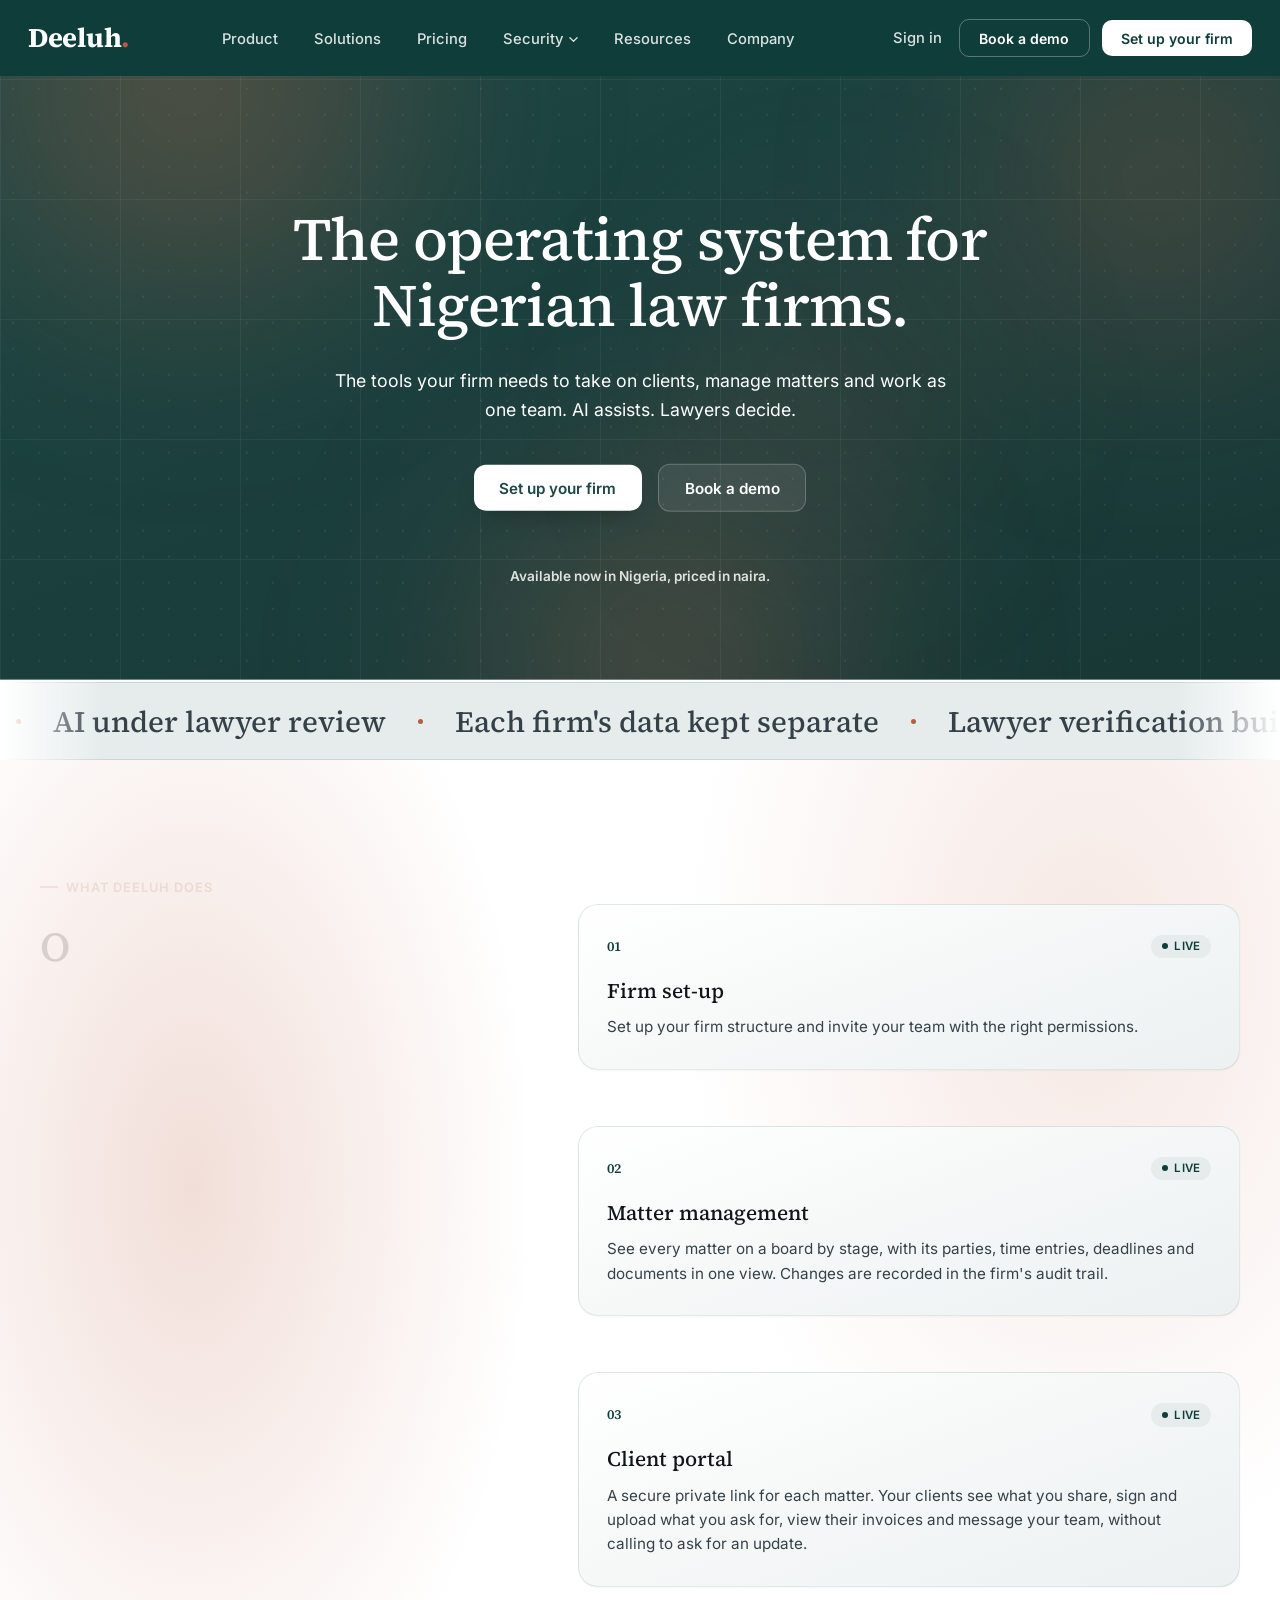
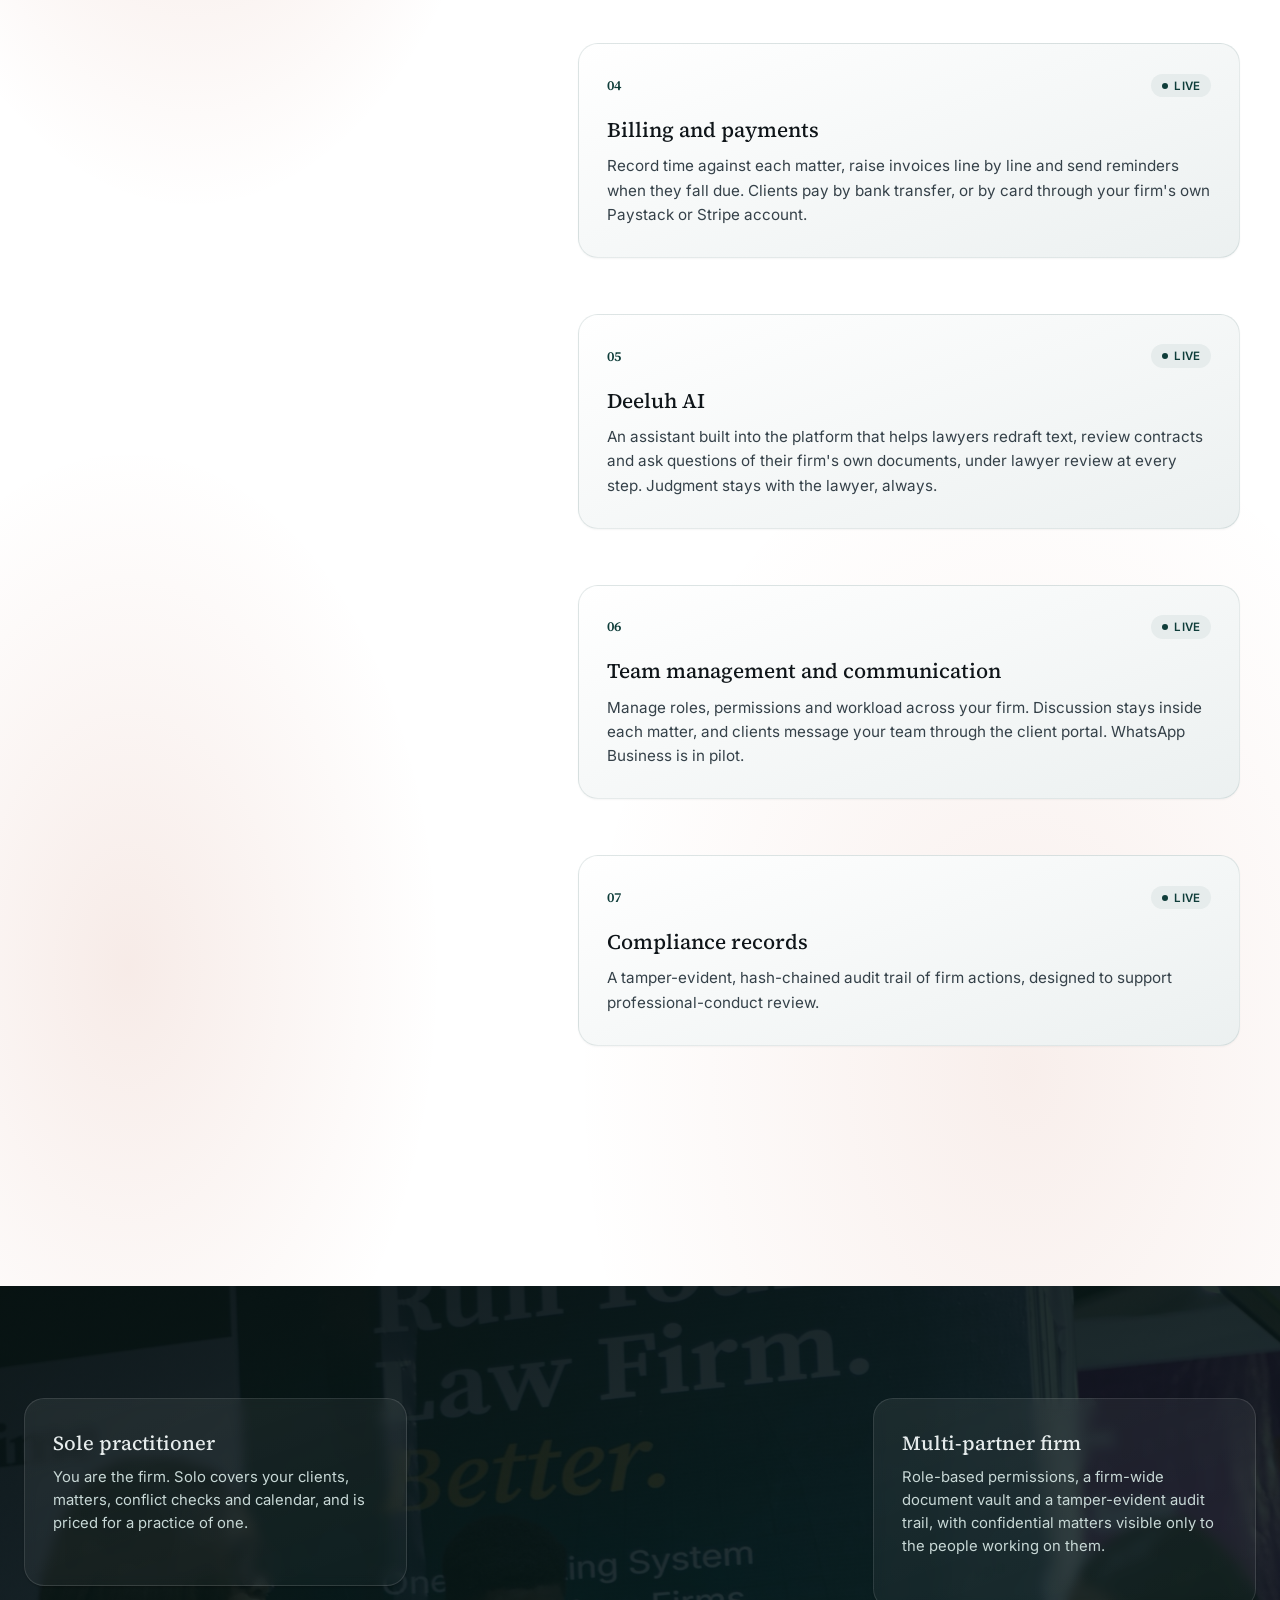
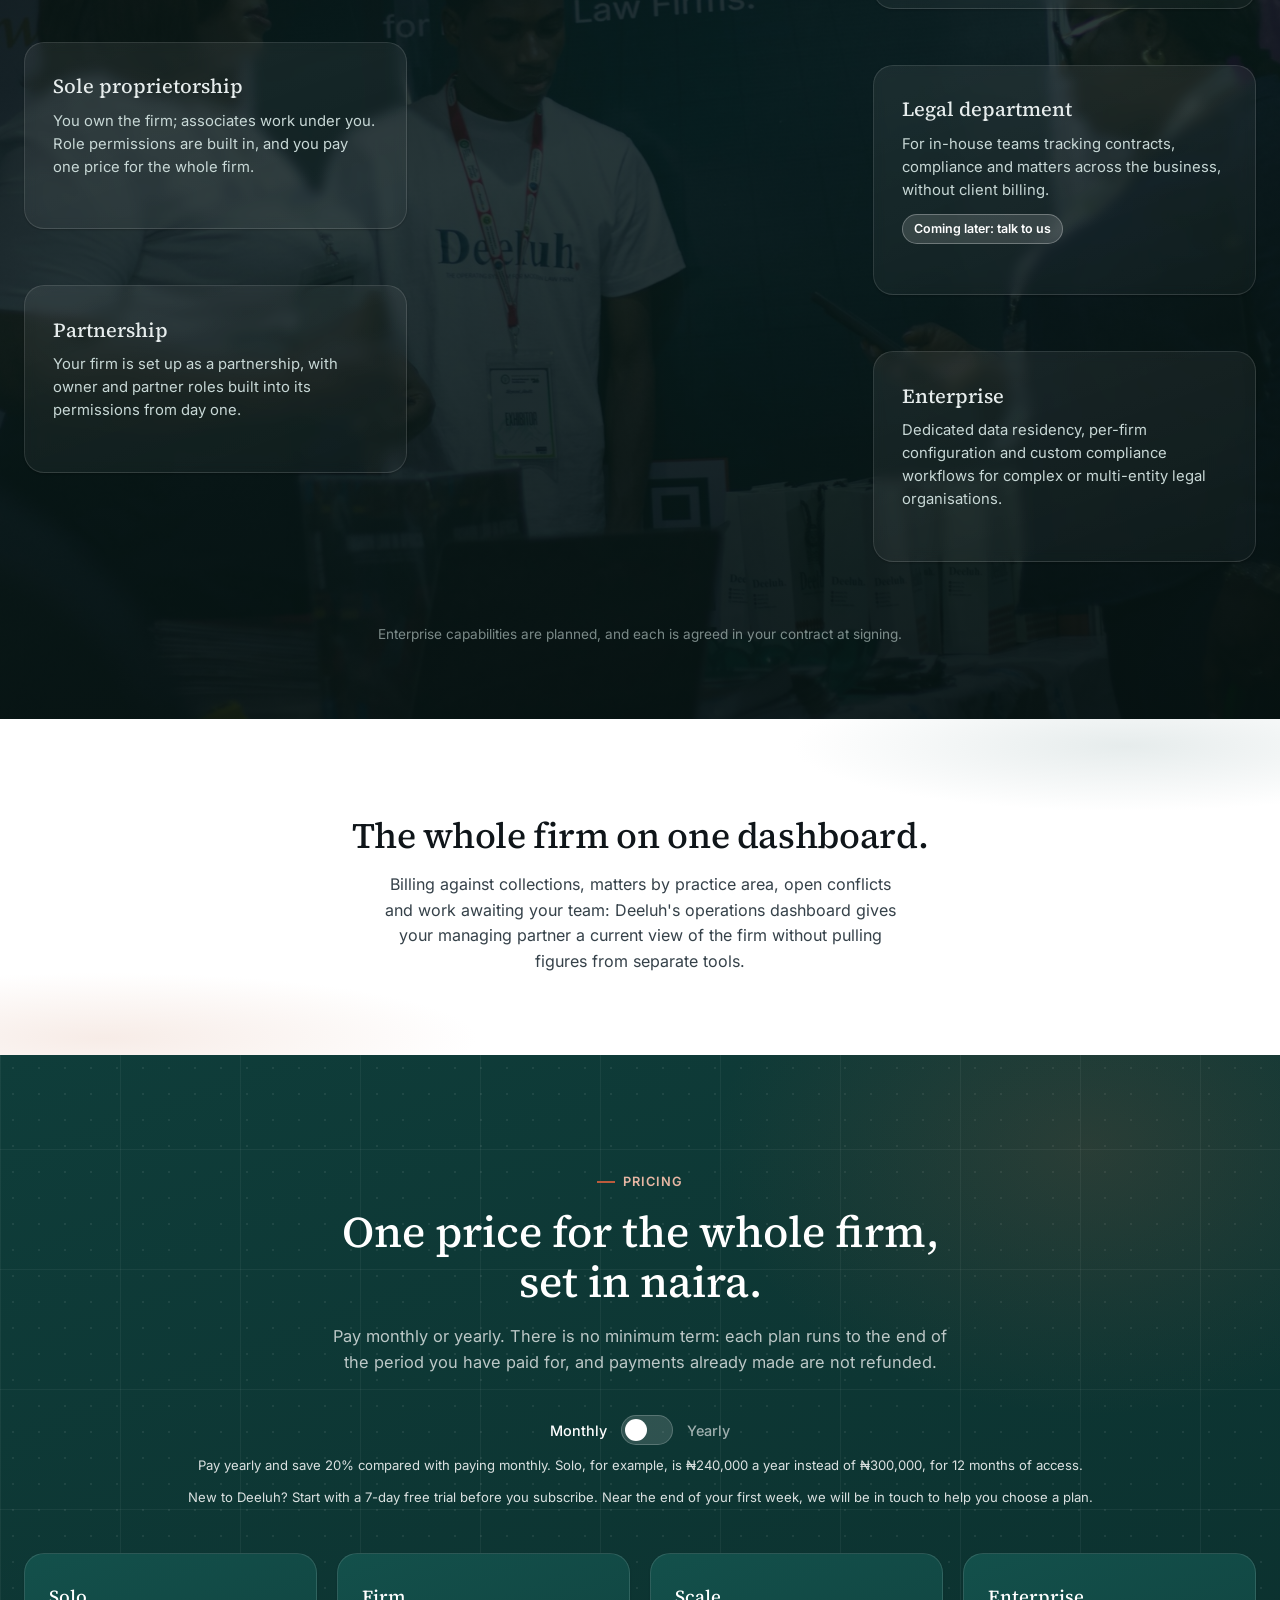
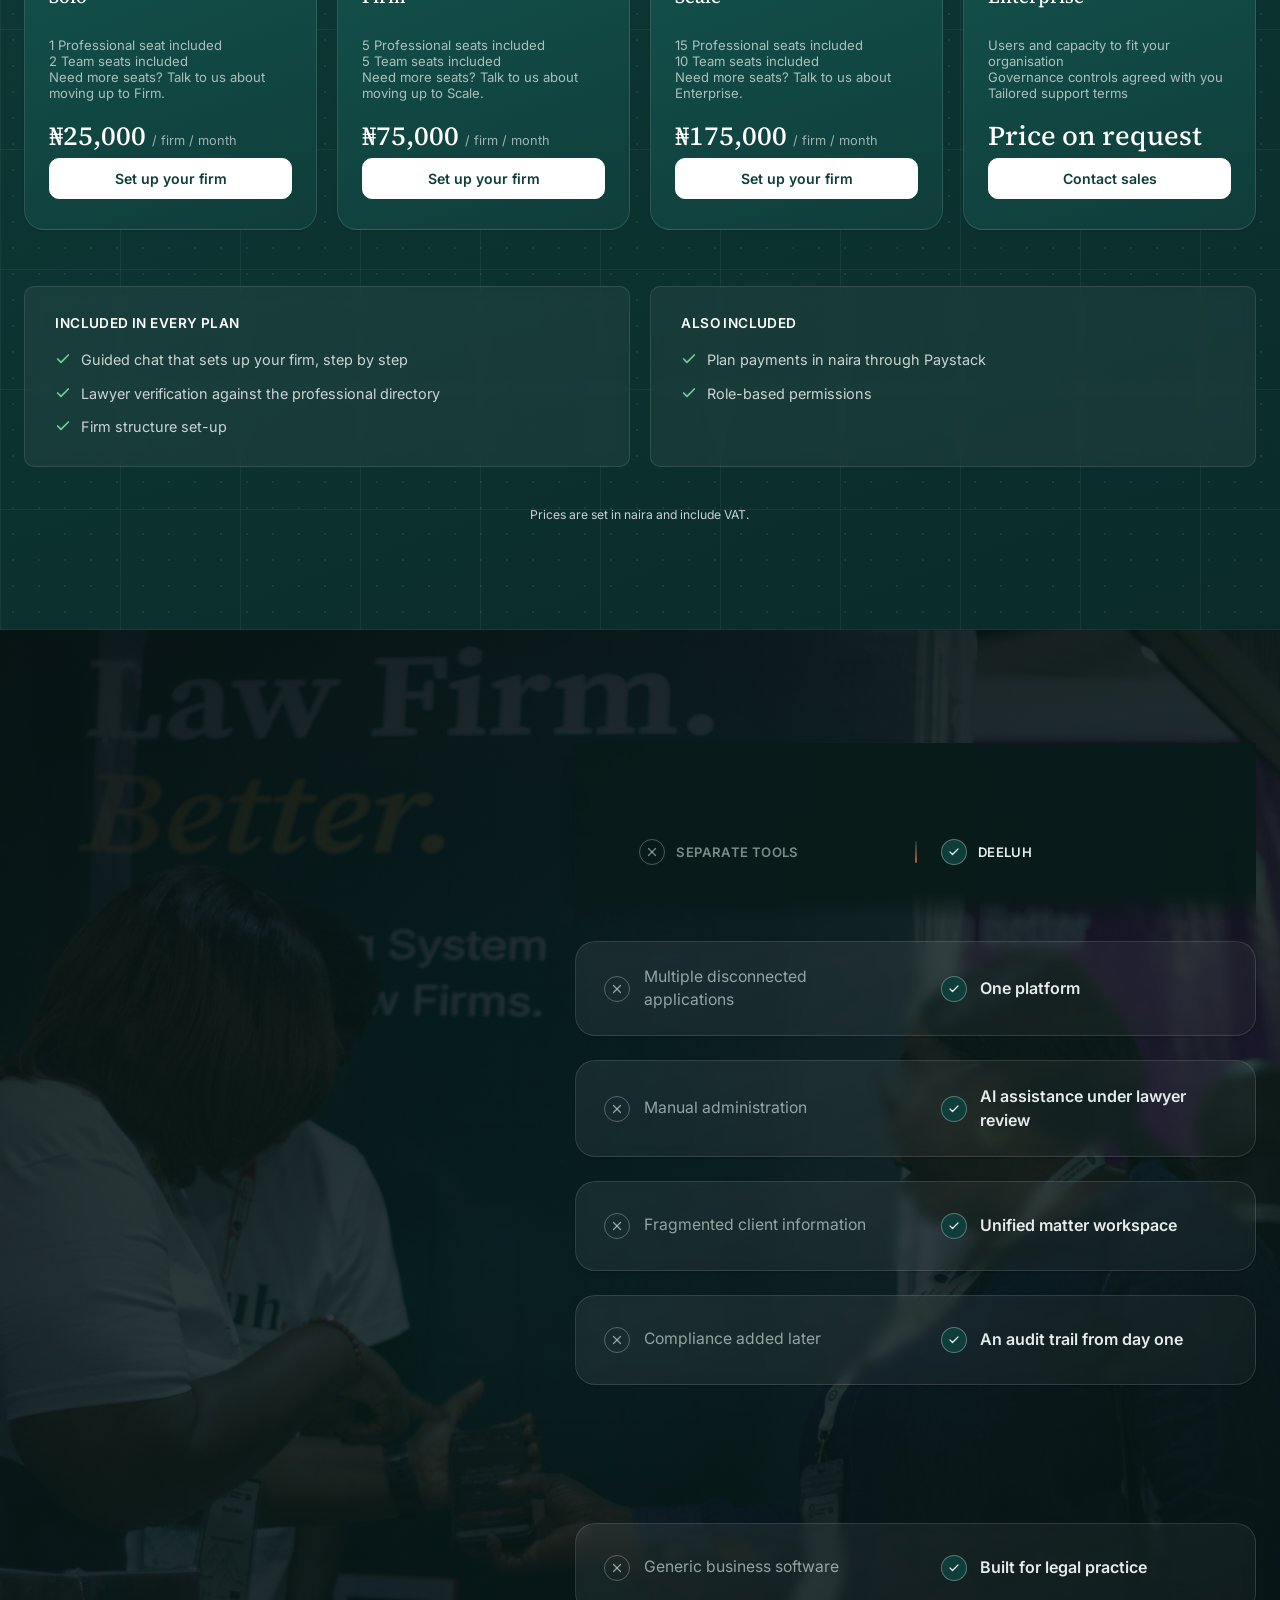
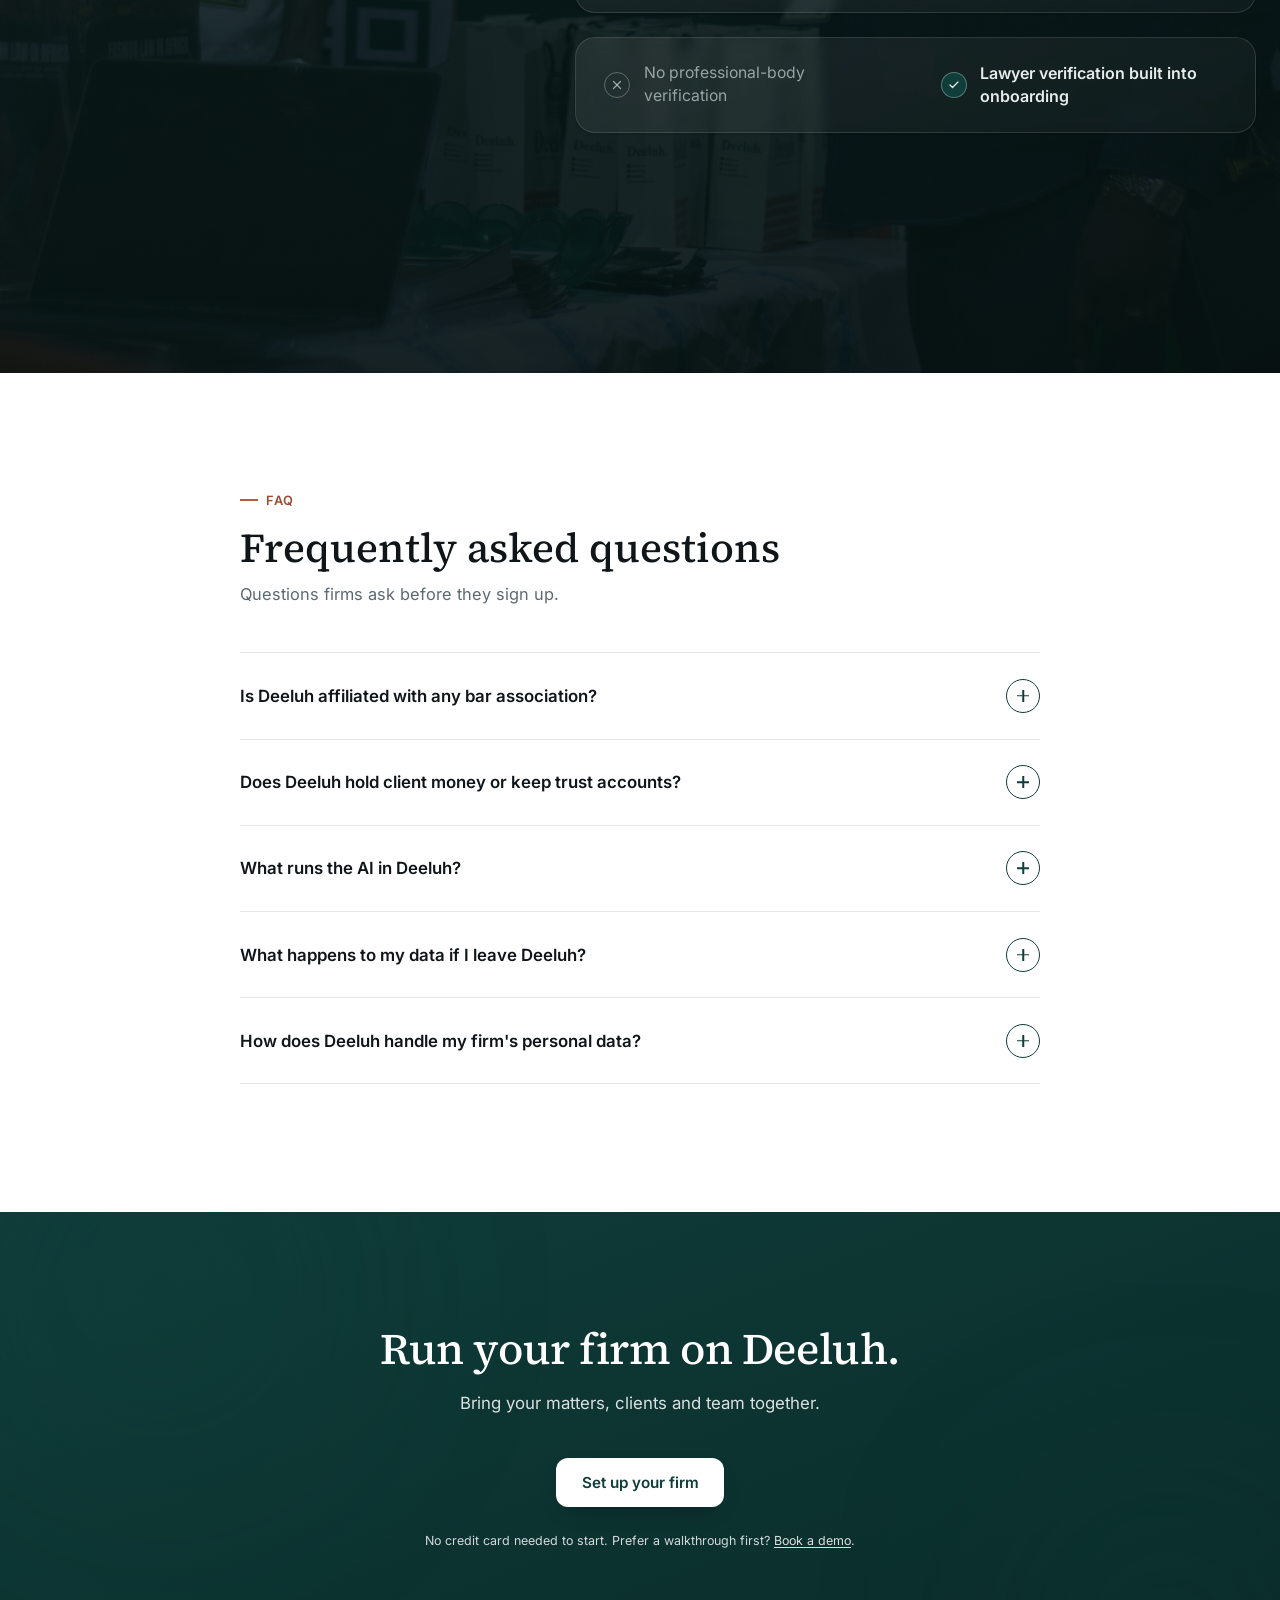
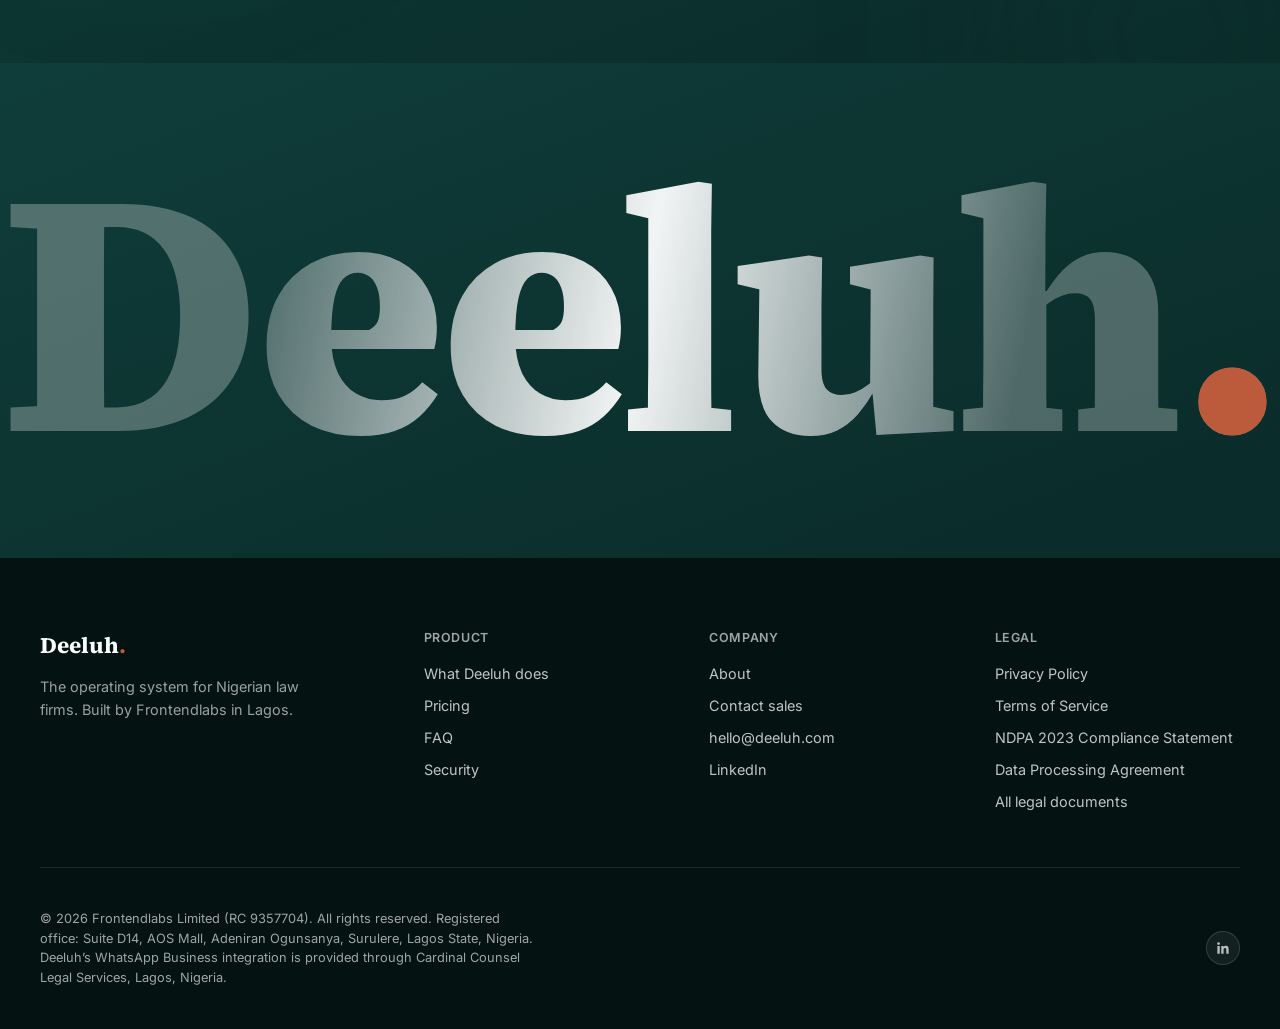
==== index.html @ 2bbcb889 "fix(site): say what Deeluh charges and does today, and fix every issue in the 30 Oct review Prices a" ====
<!DOCTYPE html>
<html lang="en">
<head>
<meta charset="UTF-8">
<meta name="viewport" content="width=device-width, initial-scale=1.0">
<title>Deeluh · The operating system for Nigerian law firms</title>
<meta name="description" content="Deeluh is the operating system for Nigerian law firms: matters, clients, conflict checks, fees and documents on one platform, priced in naira. AI assists. Lawyers decide.">
<link rel="canonical" href="https://deeluh.com/">
<meta property="og:type" content="website">
<meta property="og:site_name" content="Deeluh">
<meta property="og:title" content="Deeluh · The operating system for Nigerian law firms">
<meta property="og:description" content="Deeluh is the operating system for Nigerian law firms: matters, clients, conflict checks, fees and documents on one platform, priced in naira. AI assists. Lawyers decide.">
<meta property="og:url" content="https://deeluh.com/">
<meta property="og:image" content="https://deeluh.com/assets/images/og-deeluh.png">
<meta property="og:image:width" content="1200">
<meta property="og:image:height" content="630">
<meta name="twitter:card" content="summary_large_image">
<link rel="icon" href="/favicon.ico" sizes="48x48">
<link rel="icon" type="image/png" sizes="32x32" href="/assets/icons/favicon-32.png">
<link rel="apple-touch-icon" href="/assets/icons/apple-touch-icon.png">
<link rel="preload" href="/assets/fonts/source-serif-4-latin-wght.woff2" as="font" type="font/woff2" crossorigin>
<link rel="preload" href="/assets/fonts/inter-latin-wght.woff2" as="font" type="font/woff2" crossorigin>
<link rel="stylesheet" href="styles.css">
<style>
  /* ==========================================================
     global stylesheet
     ========================================================== */
  :root {
    --brand-primary: #0F3D3A;
    --brand-primary-hover: #0a2b29;
    --brand-primary-tint: #e6ecec;
    --brand-clay: #BC5B3C;
    --brand-clay-hover: #a04a30;
    --brand-clay-tint: #f7ece7;
    --ink: #0f1519;
    --ink-2: #354149;
    --ink-3: #5c6971;

    --font-display: "Source Serif 4", Georgia, serif;
    --font-body: "Inter", system-ui, -apple-system, "Segoe UI", sans-serif;
    --shine-cycle: 5s;
  }

  * { box-sizing: border-box; }
  body {
    margin: 0;
    font-family: var(--font-body);
    color: var(--ink);
    background: #fff;
  }
  h2 {
  overflow-wrap: normal;
  word-break: keep-all;
}

  /* =========================================
  FADEIN FADE OUT EFFECT ON HERO SECTION AND BELOW SECTION 
  ============================================ */

/* used on the ticker + "what deeluh does" section */
.fade-in-section {
    opacity: 0;
    transform: translateY(40px);
    transition: opacity 0.9s ease, transform 0.9s ease;
    will-change: opacity, transform;
  }

  .fade-in-section.is-visible {
    opacity: 1;
    transform: translateY(0);
  }

  @media (prefers-reduced-motion: reduce) {
    .fade-in-section {
      opacity: 1;
      transform: none;
      transition: none;
    }
  }

   /* ==========================================================
     "FOR YOUR FIRM SIZE AND WHAT DEELUH DOES" SECTION WRITEUP EFFECT
     ========================================================== */

    #firmSizeEyebrow, #wddEyebrow { opacity: 0; transition: opacity .08s linear; }
    #firmSizeParagraph { opacity: 0; transform: translateY(12px); transition: opacity .08s linear, transform .08s linear; }
    #firmSizeHeadline .letter { transition: opacity .08s linear, transform .08s linear; }
    /* #firmSizeEyebrow, #wddEyebrow { opacity: 0; transition: opacity .08s linear; } */







     /* ==========================================================
     HERO SECTION
     ========================================================== */
  .hero {
    position: relative;
    padding: 13rem 1.5rem 6rem;
    background: linear-gradient(160deg, var(--brand-primary) 0%, var(--brand-primary-hover) 100%);
    overflow: hidden;
    isolation: isolate;
  }

  .hero::before {
    content: "";
    position: absolute;
    inset: 0;
    background-image: radial-gradient(rgba(255, 255, 255, 0.07) 1px, transparent 1.5px);
    background-size: 26px 26px;
    z-index: 0;
    pointer-events: none;
  }

  /* faint grid lines, ~5% opacity */
  .hero::after {
    content: "";
    position: absolute;
    inset: 0;
    background-image:
      repeating-linear-gradient(90deg, rgba(255,255,255,0.05) 0 1px, transparent 1px 120px),
      repeating-linear-gradient(0deg, rgba(255,255,255,0.05) 0 1px, transparent 1px 120px);
    z-index: 0;
    pointer-events: none;
  }

  .hero__mesh {
    position: absolute;
    border-radius: 50%;
    filter: blur(90px);
    pointer-events: none;
    z-index: 0;
  }

  /* each blob travels a slow, wide loop around the section — staggered
     timing/paths so they never feel like they're moving in sync */
  .hero__mesh--one {
    width: 620px;
    height: 620px;
    top: -220px;
    left: -120px;
    background: radial-gradient(circle, rgba(188, 91, 60, 0.42) 0%, rgba(188, 91, 60, 0) 70%);
    animation: mesh-drift-a 22s ease-in-out infinite;
  }

  .hero__mesh--two {
    width: 520px;
    height: 520px;
    top: -80px;
    right: -140px;
    background: radial-gradient(circle, rgba(188, 91, 60, 0.32) 0%, rgba(188, 91, 60, 0) 70%);
    animation: mesh-drift-b 26s ease-in-out infinite;
    animation-delay: -6s;
  }

  .hero__mesh--three {
    width: 560px;
    height: 560px;
    bottom: -260px;
    left: 30%;
    background: radial-gradient(circle, rgba(217, 119, 87, 0.30) 0%, rgba(217, 119, 87, 0) 70%);
    animation: mesh-drift-a 30s ease-in-out infinite;
    animation-delay: -14s;
  }

  .hero__mesh--four {
    width: 380px;
    height: 380px;
    top: 30%;
    left: 50%;
    background: radial-gradient(circle, rgba(188, 91, 60, 0.22) 0%, rgba(188, 91, 60, 0) 70%);
    animation: mesh-drift-b 24s ease-in-out infinite;
    animation-delay: -10s;
  }

  /* long, wide, organic loops — 5 keypoints instead of a simple
     back-and-forth, so the motion never feels mechanical or like
     it's obviously "resetting" */
     @keyframes mesh-drift-a {
    0%   { transform: translate(0, 0) scale(1); }
    25%  { transform: translate(60px, 40px) scale(1.08); }
    50%  { transform: translate(20px, 90px) scale(0.96); }
    75%  { transform: translate(-40px, 30px) scale(1.05); }
    100% { transform: translate(0, 0) scale(1); }
  }

  @keyframes mesh-drift-b {
    0%   { transform: translate(0, 0) scale(1); }
    25%  { transform: translate(-50px, 60px) scale(0.95); }
    50%  { transform: translate(-90px, -20px) scale(1.08); }
    75%  { transform: translate(-30px, -60px) scale(1); }
    100% { transform: translate(0, 0) scale(1); }
  }

  @media (prefers-reduced-motion: reduce) {
    .hero__mesh { animation: none; }
  }



  /* ==========================================================
     CONTENT — centered SaaS-style hero
     ========================================================== */
  .hero__inner {
    position: relative;
    z-index: 2;
    max-width: 760px;
    margin: 0 auto;
    text-align: center;
  }

  .hero__badge {
    display: inline-flex;
    align-items: center;
    gap: .5rem;
    /* padding: .45rem .9rem;
    border-radius: 999px; */
    /* background: rgba(255, 255, 255, 0.08); */
    /* border: 1px solid rgba(255, 255, 255, 0.18); */
    color: #e7b7a4;
    font-size: .8rem;
    font-weight: 600;
    margin-bottom: 1.75rem;
  }

  /* .hero__badge::before {
    content: "";
    width: 6px;
    height: 6px;
    border-radius: 50%;
    background: var(--brand-clay);
    flex-shrink: 0;
  } */

  .hero h1 {
    font-family: var(--font-display);
    font-weight: 500;
    font-size: clamp(2.4rem, 5.2vw, 3.75rem);
    line-height: 1.1;
    letter-spacing: -0.015em;
    color: #fff;
    margin: 0 0 1.4rem;
  }

  .hero p {
    font-size: 1.1rem;
    line-height: 1.65;
    color: rgb(255, 255, 255);
    max-width: 58ch;
    margin: 0 auto 2.5rem;
  }

  .hero__actions {
    display: flex;
    align-items: center;
    justify-content: center;
    gap: 1rem;
    flex-wrap: wrap;
    margin-bottom: 3.5rem;
  }

  .hero__btn {
    display: inline-flex;
    align-items: center;
    gap: .5rem;
    padding: .85rem 1.6rem;
    border-radius: 12px;
    font-size: .95rem;
    font-weight: 600;
    text-decoration: none;
    transition: transform .25s ease, box-shadow .25s ease, background .25s ease;
  }

  .hero__btn--primary {
    background: var(--brand-clay);
    color: #fff;
    box-shadow: 0 10px 24px -10px rgba(0, 0, 0, 0.4);
  }

  .hero__btn--primary:hover {
    background: var(--brand-clay-hover);
    transform: translateY(-2px);
    box-shadow: 0 14px 28px -10px rgba(0, 0, 0, 0.45);
  }

  .hero__btn--secondary {
    background: rgba(255, 255, 255, 0.08);
    color: #fff;
    border: 1px solid rgba(255, 255, 255, 0.22);
  }

  .hero__btn--secondary:hover {
    background: rgba(255, 255, 255, 0.14);
    border-color: rgba(255, 255, 255, 0.4);
    transform: translateY(-2px);
  }

  /* ==========================================================
     FEATURE STRIP
     ========================================================== */
  .hero__features {
    display: flex;
    align-items: center;
    justify-content: center;
    flex-wrap: wrap;
    gap: .75rem 0;
    font-size: .85rem;
    color: rgba(255, 255, 255, 0.55);
  }

  .hero__features span {
    display: inline-flex;
    align-items: center;
    gap: .4rem;
    padding: 0 1rem;
    position: relative;
  }

  .hero__features span + span::before {
    content: "";
    position: absolute;
    left: 0;
    width: 3px;
    height: 3px;
    border-radius: 50%;
    background: rgba(255, 255, 255, 0.4);
  }

  .hero__features strong {
    color: rgba(255, 255, 255, 0.85);
    font-weight: 600;
  }

  /* ==========================================================
     HERO DASHBOARD IMAGE — sits below the hero copy, in normal
     flow, then a negative bottom margin pulls it down past the
     section's own bottom edge. .hero already has overflow:hidden
     (set above, for the mesh blobs), so the overhang gets clipped
     right at the hero boundary — the "emerging from underneath"
     effect — without any extra wrapper or JS.
     ========================================================== */
  .hero__dashboard {
    position: relative;
    z-index: 1; /* above the dot-grid/mesh (z:0), below .hero__inner content (z:2) */
    width: 70%;
    max-width: 1180px;
    /* margin: 3.5rem auto -16vw; */
    margin: -300px auto -16vw;
    border-radius: 18px 18px 0 0;
    overflow: hidden;
    border: 1px solid rgba(255, 255, 255, 0.14);
  }

  .hero__dashboard img {
    display: block;
    width: 100%;
    height: auto;
  }

  .hero__dashboard img ::after {
  content: "";
  position: absolute;
  inset: 0;
  background: rgba(15, 61, 58, 0.55);
  pointer-events: none;
}

  /* darkens the dashboard's own white UI chrome so it recedes behind
     the hero's white headline/body text, and fades its top edge into
     the hero background instead of showing a hard rectangle edge */
  .hero__dashboard::after {
    content: "";
    position: absolute;
    inset: 0;
    /* background:
      linear-gradient(180deg, rgba(6, 20, 19, 0.55) 0%, rgba(6, 20, 19, 0.16) 20%, rgba(6, 20, 19, 0.22) 65%, rgba(6, 20, 19, 0.4) 100%); */
      background: rgba(15, 61, 58, 0.75);
    pointer-events: none;
  }

  /* ==========================================================
     RESPONSIVE
     ========================================================== */
  @media (max-width: 640px) {
    .hero { padding: 12rem 1.25rem 3.5rem; }
    .hero__actions { flex-direction: column; align-items: stretch; }
    .hero__btn { justify-content: center; }
    .hero__features span { padding: 0 .6rem; }
    .hero__dashboard { width: 88%; margin: 2.5rem auto -22vw; border-radius: 14px 14px 0 0; }
  }


  /* ==========================================================
     TICKER SECTION
     ========================================================== */
     .ticker {
    position: relative;
    padding: 1.1rem 0;
    background: var(--brand-primary-tint);
    border-top: 1px solid rgba(15, 61, 58, 0.12);
    border-bottom: 1px solid rgba(15, 61, 58, 0.12);
    overflow: hidden;
  }

  /* fade the track out at both edges instead of a hard cut */
  .ticker {
    -webkit-mask-image: linear-gradient(90deg, transparent 0%, #000 8%, #000 92%, transparent 100%);
    mask-image: linear-gradient(90deg, transparent 0%, #000 8%, #000 92%, transparent 100%);
  }

  .ticker__track {
    display: flex;
    align-items: center;
    width: max-content;
    animation: ticker-scroll 32s linear infinite;
  }

  .ticker:hover .ticker__track {
    animation-play-state: paused;
  }

  .ticker__group {
    display: flex;
    align-items: center;
    flex-shrink: 0;
  }

  .ticker__item {
    display: inline-flex;
    align-items: center;
    gap: 2rem;
    padding: 0 1rem;
    font-size: 1.85rem;
    font-weight: 500;
    color: var(--ink-2);
    white-space: nowrap;
    font-family: var(--font-display);
    
  }

  .ticker__item::before {
    content: "";
    width: 5px;
    height: 5px;
    border-radius: 50%;
    background: var(--brand-clay);
    flex-shrink: 0;
  }

  @keyframes ticker-scroll {
    from { transform: translateX(0); }
    to   { transform: translateX(-50%); } /* exactly half, since content is duplicated once */
  }

  @media (prefers-reduced-motion: reduce) {
    .ticker__track { animation: none; }
  }

  @media (max-width: 640px) {
  .ticker__item {
    font-size: 1rem;      /* down from 1.85rem */
    gap: 1.5rem;          /* down from 3.9rem — was scaled for the bigger text */
    padding: 0 1rem;      /* down from 0 2rem */
  }
}

  /* ==========================================================
     "WHAT DEELUH DOES" SECTION
     ========================================================== */
     .wdd {
    position: relative;
    padding: 7rem 1.5rem 9rem;
    /* background:
      radial-gradient(55% 45% at 90% 5%, var(--brand-primary-tint) 0%, rgba(230, 236, 236, 0) 60%),
      radial-gradient(45% 35% at 5% 100%, var(--brand-clay-tint) 0%, rgba(247, 236, 231, 0) 60%),
      #fff; */
      background-color: #fff; 
    background-image:
      radial-gradient(38% 42% at 15% 20%, rgba(188, 91, 60, 0.20) 0%, rgba(188, 91, 60, 0) 70%),
      radial-gradient(45% 40% at 85% 10%, rgba(188, 91, 60, 0.14) 0%, rgba(188, 91, 60, 0) 70%),
      radial-gradient(50% 45% at 80% 90%, rgba(188, 91, 60, 0.10) 0%, rgba(188, 91, 60, 0) 70%),
      radial-gradient(35% 35% at 10% 85%, rgba(188, 91, 60, 0.12) 0%, rgba(188, 91, 60, 0) 70%);
    background-repeat: no-repeat;
    background-attachment: fixed;
  }

  .wdd__inner {
    max-width: 1200px;
    margin: 0 auto;
  }

  /* ==========================================================
     GRID — left text pinned, right cards scroll
     ========================================================== */
  .wdd-grid {
    display: grid;
    grid-template-columns: minmax(280px, 0.85fr) 1.15fr;
    gap: 3rem;
    align-items: start;
  }

  /* left copy — same design language as the "For your firm size" middle column */
  .wdd-left {
    position: sticky;
    top: 6rem; /* pins near the top of the viewport — match your fixed nav's height */
    align-self: start;
    padding: 0 1rem 0 0;
    z-index: 2;
  }

  .wdd-left__eyebrow {
    display: inline-flex;
    align-items: center;
    gap: .5rem;
    font-size: .8rem;
    font-weight: 600;
    letter-spacing: .08em;
    text-transform: uppercase;
    color: var(--brand-clay-hover);
    margin-bottom: 1.25rem;
  }

  .wdd-left__eyebrow::before {
    content: "";
    width: 18px;
    height: 2px;
    background: var(--brand-clay);
    display: inline-block;
  }

  .wdd-left h2 {
    font-family: var(--font-display);
    font-weight: 500;
    font-size: clamp(2rem, 3.2vw, 2.75rem);
    line-height: 1.15;
    letter-spacing: -0.01em;
    color: var(--ink);
    margin: 0 0 1.25rem;
  }

  .wdd-left p {
    font-size: 1.05rem;
    line-height: 1.65;
    color: var(--ink-2);
    max-width: 40ch;
    margin: 0;
  }

  /* right column — the four scrolling cards */
  .wdd-right {
    display: flex;
    flex-direction: column;
    gap: 3.5rem;
    padding: 2rem 0 6rem;
  }

  /* ==========================================================
     CARDS — identical spec to .firm-card (gradient, radius, shadow, hover)
     ========================================================== */
  .wdd-card {
    position: relative;
    padding: 1.85rem 1.75rem;
    border-radius: 20px;
    background: linear-gradient(160deg, #ffffff 0%, var(--brand-primary-tint) 130%);
    border: 1px solid rgba(15, 61, 58, 0.10);
    box-shadow: 0 1px 2px rgba(15, 21, 25, 0.04);
    transition: transform .4s cubic-bezier(.2,.8,.2,1), box-shadow .4s ease, border-color .4s ease;
  }

  .wdd-card:hover {
    transform: translateY(-6px);
    border-color: var(--brand-primary);
    box-shadow: 0 24px 48px -18px rgba(15, 61, 58, 0.28);
  }

  .wdd-card__top {
    display: flex;
    align-items: center;
    justify-content: space-between;
    margin-bottom: 1.1rem;
  }

  .wdd-card__index {
    font-family: var(--font-display);
    font-size: .85rem;
    font-weight: 600;
    color: var(--brand-primary);
    letter-spacing: .02em;
  }

  .wdd-card__status {
    display: inline-flex;
    align-items: center;
    gap: .4rem;
    font-size: .72rem;
    font-weight: 600;
    letter-spacing: .03em;
    text-transform: uppercase;
    padding: .3rem .65rem;
    border-radius: 999px;
  }

  .wdd-card__status::before {
    content: "";
    width: 6px;
    height: 6px;
    border-radius: 50%;
  }

  .wdd-card__status--live {
    background: var(--brand-primary-tint);
    color: var(--brand-primary);
  }
  .wdd-card__status--live::before { background: var(--brand-primary); }

  .wdd-card__status--dev {
    background: var(--brand-clay-tint);
    color: var(--brand-clay-hover);
  }
  .wdd-card__status--dev::before { background: var(--brand-clay); }

  .wdd-card h3 {
    font-family: var(--font-display);
    font-weight: 500;
    font-size: 1.3rem;
    color: var(--ink);
    margin: 0 0 .65rem;
  }

  .wdd-card p {
    font-size: .95rem;
    line-height: 1.6;
    color: var(--ink-2);
    margin: 0;
  }

  /* ==========================================================
     "WHAT DEELUH DOES" RESPONSIVE
     ========================================================== */
  @media (max-width: 900px) {
    .wdd { padding: 4.5rem 1.25rem 4rem; }
    .wdd-grid { grid-template-columns: 1fr; gap: 2.5rem; }
    .wdd-left { position: static; padding: 0; }
    .wdd-left p { max-width: none; }
    .wdd-right { padding: 0; gap: 1.5rem; }
  }

  @media (prefers-reduced-motion: reduce) {
    .wdd-card { transition: none; }
    .wdd-card:hover { transform: none; }
  }

  /* ==========================================================
     FOR YOUR FIRM SIZE SECTION
     ========================================================== */
  .firm-size {
    position: relative;
    padding: 7rem 1.5rem 4rem;
    background-color: #0a2320;
    /* overflow: hidden;  -- intentionally left off: .firm-mid uses
       position:sticky below, and overflow other than visible on an
       ancestor can break sticky positioning */
  }

  /* dark cinematic background photo — same layering approach as the
     other photographic section below (.compare), kept as its own
     ::before/::after pair so the existing sticky/grid layout underneath
     is untouched */
  .firm-size::before {
    content: "";
    position: absolute;
    inset: 0;
    background-image: url('/assets/images/deeluhteam4.jpg');
    background-size: cover;
    background-position: center 30%;
    z-index: 0;
  }

  .firm-size::after {
    content: "";
    position: absolute;
    inset: 0;
    background: linear-gradient(165deg, rgba(6, 18, 17, 0.93) 0%, rgba(8, 26, 24, 0.86) 45%, rgba(6, 18, 17, 0.94) 100%);
    z-index: 0;
  }

  .firm-size__inner {
    position: relative;
    z-index: 1;
    max-width: 1240px;
    margin: 0 auto;
  }

  /* ==========================================================
     GRID — three columns, middle sticks, sides scroll
     ========================================================== */
  .firm-grid {
    display: grid;
    grid-template-columns: 1fr minmax(300px, 1.05fr) 1fr;
    gap: 2rem;
    align-items: start;
  }

  .firm-col {
    display: flex;
    flex-direction: column;
    gap: 3.5rem;
  }

  .firm-col--left  { padding-top: 0; }
  .firm-col--right { padding-top: 0; } 

  .firm-mid {
    position: sticky;
    top: 14vh;
    position: -webkit-sticky;
    z-index: 10;
    align-self: start;
    padding: 0 1rem;
  }


  .firm-mid__eyebrow {
    display: inline-flex;
    align-items: center;
    gap: .5rem;
    font-family: var(--font-body);
    font-size: .8rem;
    font-weight: 600;
    letter-spacing: .08em;
    text-transform: uppercase;
    color: #e7b7a4; /* lighter clay — same treatment used on the site's other dark sections (hero, pricing) */
    margin-bottom: 1.25rem;
  }

  .firm-mid__eyebrow::before {
    content: "";
    width: 18px;
    height: 2px;
    background: var(--brand-clay);text-align: center;
    display: inline-block;
  }

  .firm-mid span {
    text-align: center;
  }


  .firm-mid h2 {
    font-family: var(--font-display);
    font-weight: 500;
    font-size: clamp(2rem, 3.2vw, 2.75rem);
    line-height: 1.15;
    letter-spacing: -0.01em;
    color: var(--brand-primary-tint);
    margin: 0 0 1.25rem;
    text-align: center;
  }

  .firm-mid p {
    font-size: 1.05rem;
    line-height: 1.65;
    color: #C8D8D6;
    max-width: 40ch;
    margin: 0;
    text-align: center;
  }

  /* ==========================================================
     CARDS
     ========================================================== */
  .firm-card {
    position: relative;
    padding: 1.85rem 1.75rem;
    border-radius: 20px;
    background: linear-gradient(160deg, rgba(255, 255, 255, 0.07) 0%, rgba(255, 255, 255, 0.02) 130%);
    border: 1px solid rgba(255, 255, 255, 0.12);
    box-shadow: 0 1px 2px rgba(0, 0, 0, 0.2);
    backdrop-filter: blur(6px);
    transition: transform .4s cubic-bezier(.2,.8,.2,1), box-shadow .4s ease, border-color .4s ease;
  }

  .firm-card:hover {
    transform: translateY(-6px);
    border-color: rgba(255, 255, 255, 0.3);
    box-shadow: 0 24px 48px -18px rgba(0, 0, 0, 0.5);
  }

  /* scale cluster — dots grow with firm size, a real structural echo of the copy */
  .firm-card__scale {
    display: flex;
    align-items: flex-end;
    gap: 4px;
    height: 20px;
    margin-bottom: 1.1rem;
  }

  .firm-card__scale span {
    display: block;
    width: 6px;
    border-radius: 2px;
    background: var(--brand-primary-tint);
  }

  .firm-card__scale span.is-filled {
    background: var(--brand-primary);
  }

  .firm-card h3 {
    font-family: var(--font-display);
    font-weight: 500;
    font-size: 1.25rem;
    color: var(--brand-primary-tint);
    margin: 0 0 .6rem;
  }

  .firm-card p {
    font-size: .925rem;
    line-height: 1.55;
    color: #C8D8D6;
    margin: 0 0 1.25rem;
  }

  .firm-card__price {
    display: inline-flex;
    align-items: baseline;
    gap: .3rem;
    padding: .4rem .85rem;
    border-radius: 999px;
    background: var(--brand-clay-tint);
    color: var(--brand-clay-hover);
    font-size: .85rem;
    font-weight: 600;
  }

  /* footnote under the grid */
  .firm-size__note {
    text-align: center;
    margin-top: 4rem;
    font-size: .85rem;
    color: rgba(200, 216, 214, 0.6);
  }


    /* ==========================================================
     "FOR YOUR FIRM SIZE" RESPONSIVE
     ========================================================== */
     @media (max-width: 900px) {
    .firm-size { padding: 4.5rem 1.25rem 4rem; }
    .firm-grid { grid-template-columns: 1fr; gap: 3rem; }
    .firm-col--right { padding-top: 0; }
    .firm-mid { position: static; padding: 0; order: -1; }
    .firm-mid p { max-width: none; }
  }

  @media (prefers-reduced-motion: reduce) {
    .firm-card { transition: none; }
    .firm-card:hover { transform: none; }
  }

  /* ==========================================================
     DASHBOARD SECTION
     ========================================================== */
     .dashboard-showcase {
    position: relative;
    padding: 7rem 1.5rem 4rem;
    background-color: #fff;
    background-image:
      radial-gradient(40% 40% at 88% 8%, var(--brand-primary-tint) 0%, rgba(230, 236, 236, 0) 65%),
      radial-gradient(45% 40% at 8% 95%, var(--brand-clay-tint) 0%, rgba(247, 236, 231, 0) 65%);
    background-repeat: no-repeat;
    /* overflow: hidden; */
  }


  /* ==========================================================
     DASHBOARD IMAGE SECTION
     ========================================================== */
  
  .dashboard-showcase {
    position: relative;
    height: 220vh;
    background-color: #fff;
    background-image:
      radial-gradient(40% 30% at 88% 8%, var(--brand-primary-tint) 0%, rgba(230, 236, 236, 0) 65%),
      radial-gradient(45% 30% at 8% 95%, var(--brand-clay-tint) 0%, rgba(247, 236, 231, 0) 65%);
    background-repeat: no-repeat;
  }

  .dashboard-showcase__pin {
    position: sticky;
    top: 0;
    height: 100vh;
    display: flex;
    align-items: center;
    justify-content: center;
    padding: 0 1.5rem;
    overflow: hidden;
  }

  .dashboard-showcase__inner {
    position: relative;
    max-width: 1300px;
    margin: 0 auto;
    width: 100%;
    height: 100%;
    display: flex;
    align-items: center;
    justify-content: center;
  }

  /* ==========================================================
     HEADER — taken out of flow so it doesn't compete with the
     image for vertical space. Sits on top early on, then fades
     and lifts away via JS as the image grows toward full size.
     ========================================================== */
  .dashboard-showcase__header {
    position: absolute;
    top: 3rem;
    left: 50%;
    transform: translateX(-50%);
    max-width: 680px;
    width: 100%;
    text-align: center;
    z-index: 2;
    will-change: opacity, transform;
  }

  .dashboard-showcase__header h2 {
    font-family: var(--font-display);
    font-weight: 500;
    font-size: clamp(1.8rem, 2.8vw, 2.5rem);
    line-height: 1.15;
    letter-spacing: -0.01em;
    color: var(--ink);
    margin: 0 0 1rem;
  }

  .dashboard-showcase__header p {
    font-size: 1rem;
    line-height: 1.6;
    color: var(--ink-2);
    margin: 0 auto;
    max-width: 52ch;
  }

  /* ==========================================================
     IMAGE — the part that scales, now free to use the whole
     pinned viewport once the header has faded out. No height
     cap this time, so it can reach its original full size.
     ========================================================== */
  .dashboard-showcase__media {
    position: relative;
    max-width: 1180px;
    width: 100%;
    margin: 0 auto;
    text-align: center;
    transform: scale(0.5); /* starting size — JS animates this up to 1 */
    transform-origin: center center;
    will-change: transform;
  }

  .dashboard-showcase__media img {
    width: 100%;
    height: auto;
    display: block;
    margin: 0 auto;
    filter: drop-shadow(0 40px 60px rgba(15, 61, 58, 0.22));
  }

  /* soft glow sitting behind the image for extra depth */
  .dashboard-showcase__media::before {
    content: "";
    position: absolute;
    top: 10%;
    left: 50%;
    transform: translateX(-50%);
    width: 80%;
    height: 70%;
    background: radial-gradient(closest-side, rgba(15, 61, 58, 0.14) 0%, rgba(15, 61, 58, 0) 80%);
    filter: blur(50px);
    z-index: -1;
  }

  /* ==========================================================
     MOBILE — the pinned-zoom effect is desktop-only. Below the
     breakpoint, this collapses back to a normal, short section:
     no tall scroll-runway, no sticky pin, image at rest size.
     ========================================================== */
     @media (max-width: 900px) {

.dashboard-showcase {
  height: auto;
  padding: 4.5rem 1.25rem 4rem;
}

.dashboard-showcase__pin {
  position: static;
  height: auto;
  display: block;
  padding: 0;
  overflow: visible;
}

.dashboard-showcase__inner {
  height: auto;

  display: flex;
  flex-direction: column;
  align-items: center;
  justify-content: flex-start;

  gap: 2rem;
}

.dashboard-showcase__header {
  position: static;
  top: auto;
  left: auto;
  transform: none;

  order: 1;

  width: 100%;
  max-width: 680px;

  margin: 0 auto;
  text-align: center;

  opacity: 1 !important;
}

.dashboard-showcase__media {
  order: 2;

  width: 100%;
  max-width: 1180px;

  transform: none;
}
}

  @media (prefers-reduced-motion: reduce) {
    .dashboard-showcase__media { transition: none; }
  }


   /* ========================
     PRICING SECTION
     =========================== */

     .pricing {
    position: relative;
    padding: 7rem 1.5rem 6rem;
    background: linear-gradient(160deg, var(--brand-primary) 0%, var(--brand-primary-hover) 100%);
    overflow: hidden;
    isolation: isolate;
  }

  /* dot grid, ~5% opacity — same treatment as the modules section */
  .pricing::before {
    content: "";
    position: absolute;
    inset: 0;
    background-image: radial-gradient(rgba(255, 255, 255, 0.07) 1px, transparent 1.5px);
    background-size: 26px 26px;
    z-index: 0;
    pointer-events: none;
  }

  /* faint grid lines, ~4% opacity */
  .pricing::after {
    content: "";
    position: absolute;
    inset: 0;
    background-image:
      repeating-linear-gradient(90deg, rgba(255,255,255,0.05) 0 1px, transparent 1px 120px),
      repeating-linear-gradient(0deg, rgba(255,255,255,0.05) 0 1px, transparent 1px 120px);
    z-index: 0;
    pointer-events: none;
  }

  /* the original clay glow — kept as its own layer since ::before
     and ::after are now taken by the grid/dot textures */
  .pricing__glow {
    position: absolute;
    inset: 0;
    background: radial-gradient(45% 35% at 85% 8%, rgba(188, 91, 60, 0.16) 0%, rgba(188, 91, 60, 0) 65%);
    pointer-events: none;
    z-index: 0;
  }

  .pricing__inner {
    position: relative;
    z-index: 2;
    max-width: 1280px;
    margin: 0 auto;
  }

  .pricing__header {
    text-align: center;
    max-width: 640px;
    margin: 0 auto 2.5rem;
  }

  .pricing__eyebrow {
    display: inline-flex;
    align-items: center;
    gap: .5rem;
    font-size: .8rem;
    font-weight: 600;
    letter-spacing: .08em;
    text-transform: uppercase;
    color: #e7b7a4;
    margin-bottom: 1.1rem;
  }

  .pricing__eyebrow::before {
    content: "";
    width: 18px;
    height: 2px;
    background: var(--brand-clay);
    display: inline-block;
  }

  .pricing__header h2 {
    font-family: var(--font-display);
    font-weight: 500;
    font-size: clamp(2rem, 3.4vw, 2.75rem);
    line-height: 1.15;
    color: #fff;
    margin: 0 0 1rem;
  }

  .pricing__header p {
    font-size: 1.02rem;
    line-height: 1.6;
    color: rgba(255,255,255,0.72);
    margin: 0;
  }

  /* ==========================================================
     MONTHLY / YEARLY SWITCH
     ========================================================== */
  .billing-toggle {
    display: flex;
    align-items: center;
    justify-content: center;
    gap: .85rem;
    margin: 0 0 .75rem;
  }

  .billing-toggle span {
    font-size: .9rem;
    font-weight: 500;
    color: rgba(255,255,255,0.6);
    transition: color .25s ease;
  }

  .billing-toggle span.is-active { color: #fff; }

  .toggle-switch {
    position: relative;
    width: 52px;
    height: 30px;
    border-radius: 999px;
    background: rgba(255,255,255,0.14);
    border: 1px solid rgba(255,255,255,0.2);
    cursor: pointer;
    padding: 0;
    flex-shrink: 0;
  }

  .toggle-switch__knob {
    position: absolute;
    top: 3px;
    left: 3px;
    width: 22px;
    height: 22px;
    border-radius: 50%;
    background: var(--brand-clay);
    transition: transform .3s cubic-bezier(.2,.8,.2,1);
  }

  .pricing.is-annual .toggle-switch__knob { transform: translateX(22px); }

  .billing-toggle__save {
    display: block;
    text-align: center;
    font-size: .82rem;
    color: #e7b7a4;
    margin-bottom: 3rem;
  }

  .pricing-grid {
    display: flex;
    grid-template-columns: repeat(5, 1fr);
    gap: 1.25rem;
    /* align-items: stretch; */
    justify-content: center;
    margin: auto;
  }

  .price-card {
    position: relative;
    display: flex;
    flex-direction: column;
    padding: 1.9rem 1.5rem;
    border-radius: 20px;
    background: linear-gradient(160deg, var(--brand-primary) 0%, var(--brand-clay) 165%);
    border: 1px solid rgba(255,255,255,0.12);
    box-shadow: 0 1px 2px rgba(0,0,0,0.15);
    transition: transform .4s cubic-bezier(.2,.8,.2,1), box-shadow .4s ease, border-color .4s ease;
  }

  .price-card:hover {
    transform: translateY(-6px);
    border-color: var(--brand-clay);
    box-shadow: 0 24px 48px -18px rgba(188, 91, 60, 0.45);
  }

  .price-card--popular {
    border-color: var(--brand-clay);
    box-shadow: 0 20px 40px -16px rgba(188, 91, 60, 0.35);
  }

  .price-card__badge {
    position: absolute;
    top: -13px;
    left: 50%;
    transform: translateX(-50%);
    background: var(--brand-clay);
    color: #fff;
    font-size: .7rem;
    font-weight: 600;
    letter-spacing: .04em;
    text-transform: uppercase;
    padding: .35rem .75rem;
    border-radius: 999px;
    white-space: nowrap;
  }

  .price-card__tier {
    font-family: var(--font-display);
    font-weight: 500;
    font-size: 1.15rem;
    color: #fff;
    margin: 0 0 .3rem;
  }

  .price-card__scope {
    font-size: .82rem;
    color: rgba(255,255,255,0.65);
    margin: 1.4rem 0 1rem;
  }

  .price-card__amount {
    display: flex;
    align-items: baseline;
    gap: .35rem;
    margin-bottom: .25rem;
    min-height: 2.2rem;
  }

  .price-card__amount .value {
    font-family: var(--font-display);
    font-size: 1.7rem;
    font-weight: 500;
    color: #fff;
  }

  .price-card__amount .unit {
    font-size: .8rem;
    color: rgba(255,255,255,0.6);
  }

  .price-card__annual-note {
    font-size: .78rem;
    color: #e7b7a4;
    min-height: 1.1em;
    margin-bottom: 1.4rem;
  }

  .price-card__cta {
    margin-top: auto;
    display: inline-flex;
    align-items: center;
    justify-content: center;
    padding: .7rem 1rem;
    border-radius: 10px;
    background: rgba(255,255,255,0.1);
    border: 1px solid rgba(255,255,255,0.2);
    color: #fff;
    font-size: .88rem;
    font-weight: 600;
    text-decoration: none;
    transition: background .25s ease, border-color .25s ease;
  }

  .price-card--popular .price-card__cta,
  .price-card__cta:hover {
    background: var(--brand-clay);
    border-color: var(--brand-clay);
  }

  .price-annual { display: none; }
  .pricing.is-annual .price-monthly { display: none; }
  .pricing.is-annual .price-annual { display: flex; }
  .pricing.is-annual .price-card__annual-note { display: block; }
  .price-card__annual-note { display: none; }

  .pricing__disclaimer {
    text-align: center;
    font-size: .76rem;
    color: rgba(255, 255, 255, 0.45);
    margin-top: 2.5rem;
  }

  .feature-panel {
    margin-top: 3.5rem;
    display: grid;
    grid-template-columns: 1fr 1fr;
    gap: 1.25rem;
  }

  .feature-panel__col {
    /* border-radius: var(--pricing-radius); */
    border-radius: 10px;
    padding: 1.75rem 1.9rem;
    background: rgba(255,255,255,0.05);
    border: 1px solid rgba(255,255,255,0.1);
    backdrop-filter: blur(6px);
  }

  .feature-panel__title {
    display: flex;
    align-items: center;
    gap: .55rem;
    font-size: .85rem;
    font-weight: 600;
    letter-spacing: .03em;
    text-transform: uppercase;
    color: #fff;
    margin: 0 0 1.1rem;
  }

  .feature-panel__title .dot {
    width: 8px;
    height: 8px;
    border-radius: 50%;
  }

  .feature-panel__col--live .dot { background: #6fcf97; }
  .feature-panel__col--dev .dot { background: #e7b7a4; }

  .feature-panel__col ul {
    list-style: none;
    margin: 0;
    padding: 0;
    display: flex;
    flex-direction: column;
    gap: .75rem;
  }

  .feature-panel__col li {
    display: flex;
    align-items: flex-start;
    gap: .6rem;
    font-size: .9rem;
    line-height: 1.5;
    color: rgba(255,255,255,0.78);
  }

  .feature-panel__col li svg {
    flex-shrink: 0;
    margin-top: 2px;
  }

  .feature-panel__col--live li svg { color: #6fcf97; }
  .feature-panel__col--dev li svg { color: #e7b7a4; }

 

  /* ==========================================================
     PRICING RESPONSIVE
     ========================================================== */
  @media (max-width: 1100px) {
    .pricing-grid { grid-template-columns: repeat(3, 1fr);
      display: grid; }
  }

  @media (max-width: 720px) {
    .pricing { padding: 4.5rem 1.25rem 3.5rem; }
    .pricing-grid { grid-template-columns: 1fr;
      display: grid; }
    .feature-panel { grid-template-columns: 1fr; }
  }

  @media (prefers-reduced-motion: reduce) {
    .price-card, .toggle-switch__knob { transition: none; }
    .price-card:hover { transform: none; }
  }



  /* ==========================================================
     "Why firms choose Deeluh" SECTION 
     ========================================================== */
     .compare {
    position: relative;
    padding: 7rem 1.5rem 9rem;
    background-color: #0a2320;
    /* overflow: hidden;  -- intentionally left off: .compare-left and
       .compare-header use position:sticky below, and overflow other
       than visible on an ancestor can break sticky positioning */
  }

  /* dark cinematic background photo — a different image from
     .firm-size above so the two dark sections don't feel repetitive,
     same layering approach so they still read as one visual system */
  .compare::before {
    content: "";
    position: absolute;
    inset: 0;
    background-image: url('/assets/images/deeluhteam3.jpg');
    background-size: cover;
    background-position: center;
    z-index: 0;
  }

  .compare::after {
    content: "";
    position: absolute;
    inset: 0;
    background: linear-gradient(165deg, rgba(6, 18, 17, 0.92) 0%, rgba(8, 26, 24, 0.85) 45%, rgba(6, 18, 17, 0.93) 100%);
    z-index: 0;
  }

  .compare__inner {
    position: relative;
    z-index: 1;
    max-width: 1240px;
    margin: 0 auto;
  }

  /* ==========================================================
     GRID — sticky left header, scrolling right rows
     (same physics as .firm-grid / .wdd-grid)
     ========================================================== */
  .compare-grid {
    display: grid;
    grid-template-columns: minmax(260px, 0.85fr) 1.15fr;
    gap: 3rem;
    align-items: start;
  }

  .compare-left {
    position: sticky;
    top: 6rem;
    align-self: start;
    padding: 0 1rem 0 0;
    z-index: 2;
  }

  .compare-left__eyebrow {
    display: inline-flex;
    align-items: center;
    gap: .5rem;
    font-size: .8rem;
    font-weight: 600;
    letter-spacing: .08em;
    text-transform: uppercase;
    color: #e7b7a4; /* lighter clay — same treatment as .firm-mid__eyebrow above */
    margin-bottom: 1.25rem;
  }

  .compare-left__eyebrow::before {
    content: "";
    width: 18px;
    height: 2px;
    background: var(--brand-clay);
    display: inline-block;
  }

  .compare-left h2 {
    font-family: var(--font-display);
    font-weight: 500;
    font-size: clamp(2rem, 3.2vw, 2.75rem);
    line-height: 1.15;
    letter-spacing: -0.01em;
    color: var(--brand-primary-tint);
    margin: 0 0 1.25rem;
  }

  .compare-left p {
    font-size: 1.05rem;
    line-height: 1.65;
    color: #C8D8D6;
    max-width: 38ch;
    margin: 0;
  }

  /* ==========================================================
     SCROLL-SPELL ENTRANCE — same pattern as the wdd / firm-size
     sections. Hidden by default, JS drives opacity/position from
     scroll progress through .compare-grid
     ========================================================== */
  #compareEyebrow { opacity: 0; transition: opacity .08s linear; }
  #compareParagraph { opacity: 0; transform: translateY(12px); transition: opacity .08s linear, transform .08s linear; }
  #compareHeadline .letter { transition: opacity .08s linear, transform .08s linear; }

  /* ==========================================================
     RIGHT COLUMN WRAPPER — holds the sticky label header + rows
     ========================================================== */
  .compare-right {
    display: flex;
    flex-direction: column;
  }

  /* ==========================================================
     STICKY LABEL HEADER — "Traditional Tool | Deeluh"
     pins near the top of the viewport, rows scroll underneath it
     ========================================================== */
  .compare-header {
    position: sticky;
    top: 0; /* pinned to the exact top of the viewport — no gap above it */
    z-index: 5;
    display: grid;
    grid-template-columns: 1fr auto 1fr;
    align-items: center;
    gap: 1.5rem;
    padding: 6rem 4rem 1.75rem;
    border-radius: 0;
    /* fully opaque — no see-through blur, so rows are truly hidden
       once they pass underneath, not just ghosted behind glass.
       Dark now, to match the section's cinematic treatment, but the
       "cave mouth" masking behaviour is unchanged. */
    background: rgba(9, 27, 25, 0.97);
    box-shadow: 0 1px 2px rgba(0, 0, 0, 0.2);
    transition: box-shadow .3s ease;
  }

  /* the "cave mouth" — a solid-to-transparent lip hanging just below
     the header, so rows fade into it and vanish smoothly instead of
     being sharply clipped or peeking out from behind an edge */
  .compare-header::after {
    content: "";
    position: absolute;
    left: 0;
    right: 0;
    top: 100%;
    height: 28px;
    background: linear-gradient(180deg, rgba(9, 27, 25, 0.97) 0%, rgba(9, 27, 25, 0) 100%);
    pointer-events: none;
  }

  /* stronger shadow once it's actually pinned and rows are
     passing beneath it — toggled by the sentinel-based JS below */
  .compare-header.is-stuck {
    box-shadow: 0 12px 24px -14px rgba(0, 0, 0, 0.45);
  }

  .compare-header__old,
  .compare-header__new {
    display: flex;
    align-items: center;
    gap: .7rem;
  }

  .compare-header__old span {
    font-size: .82rem;
    font-weight: 600;
    letter-spacing: .03em;
    text-transform: uppercase;
    color: rgba(200, 216, 214, 0.6);
  }

  .compare-header__new span {
    font-size: .82rem;
    font-weight: 600;
    letter-spacing: .03em;
    text-transform: uppercase;
    color: var(--brand-primary-tint);
  }

  .compare-header__divider {
    width: 2px;
    height: 22px;
    background: linear-gradient(180deg, var(--brand-primary) 0%, var(--brand-clay) 100%);
    border-radius: 2px;
  }

  /* ==========================================================
     ROWS
     ========================================================== */
  .compare-rows {
    display: flex;
    flex-direction: column;
    gap: 1.5rem;
    padding: 3rem 0 6rem;
  }

  .compare-row {
    position: relative;
    display: grid;
    grid-template-columns: 1fr auto 1fr;
    align-items: center;
    gap: 1.5rem;
    padding: 1.5rem 1.75rem;
    border-radius: 20px;
    background: linear-gradient(160deg, rgba(255, 255, 255, 0.07) 0%, rgba(255, 255, 255, 0.02) 130%);
    border: 1px solid rgba(255, 255, 255, 0.12);
    box-shadow: 0 1px 2px rgba(0, 0, 0, 0.2);
    backdrop-filter: blur(6px);
    transition: transform .4s cubic-bezier(.2,.8,.2,1), box-shadow .4s ease, border-color .4s ease;

    /* reveal state — starts hidden, JS flips .is-visible */
    opacity: 0;
    transform: translateY(28px);
  }

  .compare-row.is-visible {
    opacity: 1;
    transform: translateY(0);
    transition: transform .6s cubic-bezier(.2,.8,.2,1), opacity .6s ease,
                box-shadow .4s ease, border-color .4s ease;
  }

  .compare-row:hover {
    transform: translateY(-4px);
    border-color: rgba(255, 255, 255, 0.3);
    box-shadow: 0 24px 48px -18px rgba(0, 0, 0, 0.45);
  }

  /* -- traditional side -- */
  .compare-row__old {
    display: flex;
    align-items: center;
    gap: .85rem;
  }

  .compare-row__icon {
    flex-shrink: 0;
    width: 26px;
    height: 26px;
    border-radius: 50%;
    border: 1.5px solid rgba(255, 255, 255, 0.28);
    display: flex;
    align-items: center;
    justify-content: center;
    color: rgba(200, 216, 214, 0.7);
  }

  .compare-row__icon svg { width: 12px; height: 12px; }

  .compare-row__old span {
    font-size: .98rem;
    color: rgba(200, 216, 214, 0.7);
    line-height: 1.45;
  }

  /* -- glowing center divider -- */
  .compare-row__divider {
    width: 2px;
    height: 100%;
    min-height: 40px;
    background: linear-gradient(180deg, var(--brand-primary) 0%, var(--brand-clay) 100%);
    border-radius: 2px;
    box-shadow: 0 0 12px rgba(188, 91, 60, 0.35);
    transform: scaleY(0);
    transform-origin: top center;
    transition: transform .7s cubic-bezier(.2,.8,.2,1);
    transition-delay: .15s;
  }

  .compare-row.is-visible .compare-row__divider {
    transform: scaleY(1);
  }

  /* -- deeluh side -- */
  .compare-row__new {
    display: flex;
    align-items: center;
    gap: .85rem;
  }

  .compare-row__icon--check {
    background: var(--brand-primary);
    border-color: rgba(255, 255, 255, 0.3);
    color: #fff;
  }

  .compare-row__new span {
    font-size: 1rem;
    font-weight: 600;
    color: var(--brand-primary-tint);
    line-height: 1.45;
  }

  /* ==========================================================
     RESPONSIVE — sticky off, rows stack, divider becomes
     a horizontal arrow between the two states
     ========================================================== */
  @media (max-width: 900px) {
    .compare { padding: 4.5rem 1.25rem 4rem; }
    .compare-grid { grid-template-columns: 1fr; gap: 2.5rem; }
    .compare-left { position: static; padding: 0; }
    .compare-left p { max-width: none; }

    /* the side-by-side label header doesn't map to the stacked
       mobile row layout, so it becomes a plain, non-sticky legend */
    .compare-header {
      position: static;
      margin-bottom: 1.25rem;
      padding: 1.1rem;
      border-radius: 16px;
      border: 1px solid rgba(255, 255, 255, 0.14);
    }
    .compare-header::after { display: none; }
    .compare-header.is-stuck { box-shadow: 0 1px 2px rgba(0, 0, 0, 0.2); }

    .compare-rows { padding: 0; gap: 1rem; }

    .compare-row {
      grid-template-columns: 1fr;
      gap: .9rem;
      padding: 1.35rem 1.35rem 1.5rem;
    }

    .compare-row__old,
    .compare-row__new {
      width: 100%;
    }

    /* divider becomes a horizontal "old → new" arrow marker */
    .compare-row__divider {
      width: 100%;
      height: 2px;
      min-height: 0;
      position: relative;
      transform: scaleX(0);
      transform-origin: left center;
      transition: transform .6s cubic-bezier(.2,.8,.2,1);
      transition-delay: .1s;
    }

    .compare-row.is-visible .compare-row__divider {
      transform: scaleX(1);
    }

    .compare-row__divider::after {
      content: "↓";
      position: absolute;
      top: 50%;
      left: 50%;
      transform: translate(-50%, -50%);
      width: 22px;
      height: 22px;
      border-radius: 50%;
      background: var(--brand-clay);
      color: #fff;
      font-size: .8rem;
      display: flex;
      align-items: center;
      justify-content: center;
      box-shadow: 0 4px 10px rgba(188, 91, 60, 0.4);
    }

    .compare-row:hover {
      transform: none; /* skip the lift on touch devices, hover is unreliable there anyway */
    }
  }

  @media (prefers-reduced-motion: reduce) {
    .compare-row,
    .compare-row__divider {
      transition: none;
      opacity: 1;
      transform: none;
    }
  }

 /* ==========================================================
     FAQ SECTION
     ========================================================== */
  .faq {
    padding: 7rem 1.5rem 8rem;
    background: #fff;
  }

  .faq__inner {
    max-width: 800px;
    margin: 0 auto;
  }

  .faq__header {
    margin-bottom: 3rem;
  }

  .faq__eyebrow {
    display: inline-flex;
    align-items: center;
    gap: .5rem;
    font-size: .8rem;
    font-weight: 600;
    letter-spacing: .08em;
    text-transform: uppercase;
    color: var(--brand-clay-hover);
    margin-bottom: 1.1rem;
  }

  .faq__eyebrow::before {
    content: "";
    width: 18px;
    height: 2px;
    background: var(--brand-clay);
    display: inline-block;
  }

  .faq__header h2 {
    font-family: var(--font-display);
    font-weight: 500;
    font-size: clamp(2rem, 3.2vw, 2.6rem);
    line-height: 1.15;
    color: var(--ink);
    margin: 0 0 .75rem;
  }

  .faq__header p {
    font-size: 1.02rem;
    color: var(--ink-3);
    margin: 0;
  }

  /* ==========================================================
     ACCORDION
     ========================================================== */
  .faq-list {
    border-top: 1px solid rgba(15, 21, 25, 0.1);
  }

  .faq-item {
    border-bottom: 1px solid rgba(15, 21, 25, 0.1);
  }

  .faq-item__trigger {
    width: 100%;
    display: flex;
    align-items: center;
    justify-content: space-between;
    gap: 1.5rem;
    padding: 1.6rem 0;
    background: none;
    border: none;
    cursor: pointer;
    text-align: left;
    font-family: var(--font-body);
  }

  .faq-item__question {
    font-size: 1.05rem;
    font-weight: 600;
    color: var(--ink);
    transition: color .25s ease;
  }

  .faq-item__trigger:hover .faq-item__question {
    color: var(--brand-primary);
  }

  /* plus / close icon, built from two CSS lines */
  .faq-item__icon {
    position: relative;
    flex-shrink: 0;
    width: 34px;
    height: 34px;
    border-radius: 50%;
    border: 1.5px solid var(--brand-primary);
    transition: background .3s ease, border-color .3s ease;
  }

  .faq-item__icon::before,
  .faq-item__icon::after {
    content: "";
    position: absolute;
    top: 50%;
    left: 50%;
    background: var(--brand-primary);
    transition: transform .35s cubic-bezier(.2,.8,.2,1), background .3s ease;
  }

  .faq-item__icon::before {
    width: 12px;
    height: 1.5px;
    transform: translate(-50%, -50%);
  }

  .faq-item__icon::after {
    width: 1.5px;
    height: 12px;
    transform: translate(-50%, -50%);
  }

  /* open state: fill the circle, turn plus into an x */
  .faq-item.is-open .faq-item__icon {
    background: var(--brand-primary);
  }

  .faq-item.is-open .faq-item__icon::before,
  .faq-item.is-open .faq-item__icon::after {
    background: #fff;
  }

  .faq-item.is-open .faq-item__icon::after {
    transform: translate(-50%, -50%) rotate(90deg) scaleY(0); /* collapses vertical bar */
  }

  .faq-item.is-open .faq-item__icon::before {
    transform: translate(-50%, -50%) rotate(180deg);
  }

  /* collapsible panel — grid-rows trick, no JS height math needed */
  .faq-item__panel {
    display: grid;
    grid-template-rows: 0fr;
    transition: grid-template-rows .4s cubic-bezier(.2,.8,.2,1);
  }

  .faq-item.is-open .faq-item__panel {
    grid-template-rows: 1fr;
  }

  .faq-item__panel-inner {
    overflow: hidden;
  }

  .faq-item__answer {
    font-size: .96rem;
    line-height: 1.65;
    color: var(--ink-2);
    padding: 0 0 1.75rem;
    max-width: 62ch;
  }

  /* ==========================================================
     RESPONSIVE FAQ
     ========================================================== */
  @media (max-width: 640px) {
    .faq { padding: 4.5rem 1.25rem 4rem; }
    .faq-item__trigger { padding: 1.35rem 0; }
    .faq-item__question { font-size: .98rem; }
  }

  @media (prefers-reduced-motion: reduce) {
    .faq-item__panel,
    .faq-item__icon::before,
    .faq-item__icon::after {
      transition: none;
    }
  }

  /* ==========================================================
     CTA FORM SECTION
     ========================================================== */
     .waitlist {
    position: relative;
    padding: 7rem 1.5rem;
    background: linear-gradient(160deg, var(--brand-clay) 0%, var(--brand-clay-hover) 100%);
    overflow: hidden;
  }

  .waitlist__glow {
    position: absolute;
    border-radius: 50%;
    filter: blur(90px);
    pointer-events: none;
    z-index: 0;
  }

  .waitlist__glow--one {
    width: 520px;
    height: 520px;
    top: -180px;
    left: -100px;
    background: radial-gradient(circle, rgba(15, 61, 58, 0.35) 0%, rgba(15, 61, 58, 0) 70%);
    animation: waitlist-drift-a 24s ease-in-out infinite;
  }

  .waitlist__glow--two {
    width: 460px;
    height: 460px;
    bottom: -200px;
    right: -120px;
    background: radial-gradient(circle, rgba(15, 61, 58, 0.28) 0%, rgba(15, 61, 58, 0) 70%);
    animation: waitlist-drift-b 28s ease-in-out infinite;
    animation-delay: -8s;
  }

  @keyframes waitlist-drift-a {
    0%   { transform: translate(0, 0) scale(1); }
    50%  { transform: translate(50px, 60px) scale(1.07); }
    100% { transform: translate(0, 0) scale(1); }
  }

  @keyframes waitlist-drift-b {
    0%   { transform: translate(0, 0) scale(1); }
    50%  { transform: translate(-40px, -50px) scale(0.95); }
    100% { transform: translate(0, 0) scale(1); }
  }

  @media (prefers-reduced-motion: reduce) {
    .waitlist__glow { animation: none; }
  }

  /* ==========================================================
     CONTENT — centered
     ========================================================== */
  .waitlist__inner {
    position: relative;
    z-index: 2;
    max-width: 640px;
    margin: 0 auto;
    text-align: center;
  }

  .waitlist h2 {
    font-family: var(--font-display);
    font-weight: 500;
    font-size: clamp(2rem, 3.4vw, 2.75rem);
    line-height: 1.15;
    letter-spacing: -0.01em;
    color: #fff;
    margin: 0 0 1rem;
  }

  .waitlist__lede {
    font-size: 1.05rem;
    line-height: 1.65;
    color: rgba(255, 255, 255, 0.85);
    max-width: 50ch;
    margin: 0 auto 2.5rem;
  }

  /* ==========================================================
     FORM
     ========================================================== */
  .waitlist__form {
    display: flex;
    align-items: stretch;
    gap: .75rem;
    max-width: 460px;
    margin: 0 auto;
  }

  .waitlist__input {
    flex: 1;
    min-width: 0;
    padding: .95rem 1.2rem;
    border-radius: 12px;
    border: 1px solid rgba(255, 255, 255, 0.3);
    background: rgba(255, 255, 255, 0.1);
    color: #fff;
    font-family: var(--font-body);
    font-size: .95rem;
    outline: none;
    transition: border-color .2s ease, background .2s ease;
  }

  .waitlist__input::placeholder { color: rgba(255, 255, 255, 0.6); }

  .waitlist__input:focus {
    border-color: #fff;
    background: rgba(255, 255, 255, 0.16);
  }

  .waitlist__btn {
    flex-shrink: 0;
    display: inline-flex;
    align-items: center;
    justify-content: center;
    padding: .95rem 1.6rem;
    border-radius: 12px;
    border: none;
    background: var(--brand-primary);
    color: #fff;
    font-family: var(--font-body);
    font-size: .95rem;
    font-weight: 600;
    cursor: pointer;
    white-space: nowrap;
    transition: background .25s ease, transform .25s ease, box-shadow .25s ease;
    box-shadow: 0 10px 22px -10px rgba(0, 0, 0, 0.35);
  }

  .waitlist__btn:hover {
    background: var(--brand-primary-hover);
    transform: translateY(-2px);
  }

  /* success state — swapped in via JS after a valid submit */
  .waitlist__success {
    display: none;
    align-items: center;
    justify-content: center;
    gap: .6rem;
    padding: .95rem 1.2rem;
    border-radius: 12px;
    background: rgba(255, 255, 255, 0.14);
    border: 1px solid rgba(255, 255, 255, 0.3);
    color: #fff;
    font-size: .95rem;
    font-weight: 600;
    max-width: 460px;
    margin: 0 auto;
  }

  .waitlist.is-submitted .waitlist__form { display: none; }
  .waitlist.is-submitted .waitlist__success { display: flex; }

  .waitlist__fine-print {
    margin: 1.5rem auto 0;
    max-width: 52ch;
    font-size: .78rem;
    line-height: 1.6;
    color: rgba(255, 255, 255, 0.65);
  }

  .waitlist__fine-print a {
    color: rgba(255, 255, 255, 0.85);
    text-decoration: underline;
    text-underline-offset: 2px;
  }

  .waitlist__fine-print a:hover { color: #fff; }

  /* ==========================================================
     RESPONSIVE
     ========================================================== */
  @media (max-width: 560px) {
    .waitlist { padding: 4.5rem 1.25rem; }
    .waitlist__form { flex-direction: column; }
    .waitlist__btn { width: 100%; }
  }

  /* ==========================================================
     BIG LOGO SECTION BEFORE FOOTER
     ========================================================== */
     .logo-section {
    position: relative;
    min-height: 55vh;
    display: flex;
    align-items: center;
    justify-content: center;
    /* padding: 2rem 2rem; */
    background: linear-gradient(160deg, var(--brand-primary) 0%, var(--brand-primary-hover) 100%);
    overflow: hidden;
  }

  .logo-wrap {
    width: 100%;
    max-width: 1400px;
    text-align: center;
  }

  /* the wordmark itself — width is set by JS so it always spans
     edge-to-edge regardless of font metrics or viewport size */
  .logo-text {
    display: inline-block;
    /* font-family: var(--font-body); */
    font-family: var(--font-display);
    font-weight: 800;
    line-height: 1;
    letter-spacing: -0.02em;
    white-space: nowrap;

    /* the shimmer: a soft translucent base with a bright band that
       sweeps across it — the "light passing over metal" look */
    background-image: linear-gradient(
      100deg,
      rgba(255, 255, 255, 0.28) 0%,
      rgba(255, 255, 255, 0.28) 40%,
      rgba(255, 255, 255, 0.95) 50%,
      rgba(255, 255, 255, 0.28) 60%,
      rgba(255, 255, 255, 0.28) 100%
    );
    background-size: 300% 100%;
    background-position: -100% 0;
    -webkit-background-clip: text;
    background-clip: text;
    color: transparent;

    animation-name: shine-sweep;
    animation-duration: var(--shine-cycle);
    animation-timing-function: ease-in-out;
    animation-iteration-count: infinite;
  }

  /* the sweep itself happens fast, early in the cycle, then holds
     and waits for the next loop — that pause is what makes the
     "cycle length" feel like a repeat interval rather than a
     constant back-and-forth shimmer */
  @keyframes shine-sweep {
    0%   { background-position: -120% 0; }
    70%  { background-position: 220% 0; }
    100% { background-position: 220% 0; }
  }

  @media (prefers-reduced-motion: reduce) {
    .logo-text {
      animation: none;
      background-position: 0 0;
    }
  }

  @media (max-width: 640px) {
    .logo-section { min-height: 38vh; padding: 3rem 1.25rem; }
  }

 


  /* ==========================================================
     31 OCT 2026 SITE CORRECTIONS (30 Oct website review)
     ========================================================== */
  /* the hero no longer carries the dashboard picture (taken down, D-13) */
  .hero__inner h1 { margin-bottom: 1.75rem; }
  /* main buttons: white on teal, teal on white; clay is kept for AI (B-05, D-18) */
  .hero__btn--primary { background: #fff; color: var(--brand-primary); }
  .hero__btn--primary:hover { background: var(--brand-primary-tint); }
  .toggle-switch__knob { background: #fff; }
  .billing-toggle { margin: 2.25rem 0 .75rem; }
  .pricing-grid > .price-card { flex: 1 1 0; min-width: 0; }
  .price-card { background: linear-gradient(160deg, #13504b 0%, var(--brand-primary) 100%); }
  .price-card:hover { border-color: rgba(255, 255, 255, 0.45); box-shadow: 0 24px 48px -18px rgba(0, 0, 0, 0.45); }
  .price-card__cta { background: #fff; border-color: #fff; color: var(--brand-primary); }
  .price-card__cta:hover { background: var(--brand-primary-tint); border-color: var(--brand-primary-tint); color: var(--brand-primary); }
  .price-card__scope a { color: inherit; }
  .pricing__disclaimer { color: rgba(255, 255, 255, 0.78); }
  .billing-toggle__save, .price-card__annual-note { color: rgba(255, 255, 255, 0.85); }
  .waitlist { background: linear-gradient(160deg, var(--brand-primary) 0%, var(--brand-primary-hover) 100%); }
  a.waitlist__btn { display: inline-flex; text-decoration: none; background: #fff; color: var(--brand-primary); }
  a.waitlist__btn:hover { background: var(--brand-primary-tint); }
  .waitlist__fine-print { color: rgba(255, 255, 255, 0.82); max-width: 62ch; }
  /* the dashboard section is now a short statement: no pinned zoom runway without its image */
  .dashboard-showcase--text { height: auto; padding: 6rem 1.5rem 5rem; }
  .dashboard-showcase--text .dashboard-showcase__inner { height: auto; display: block; }
  .dashboard-showcase--text .dashboard-showcase__header { position: static; transform: none; margin: 0 auto; }
  /* "Coming later" marker on the Legal department card (D-11) */
  .firm-card__soon { display: block; width: fit-content; margin-top: .75rem; padding: .3rem .7rem; border-radius: 999px;
    background: rgba(255, 255, 255, 0.14); border: 1px solid rgba(255, 255, 255, 0.28); color: #fff;
    font-size: .78rem; font-weight: 600; text-decoration: none; }
  .firm-card__soon:hover { background: rgba(255, 255, 255, 0.24); }
  .faq-item__answer a { color: inherit; text-decoration: underline; text-underline-offset: 2px; }
</style>
</head>
<body>

 <!-- NAVBAR -->

 <nav class="navbar" id="siteNavbar">
  <div class="navbar__inner">

    <a href="index.html" class="navbar__logo" aria-label="Deeluh home page"><span class="wordmark">Deeluh<span class="wordmark__dot">.</span></span></a>

    <ul class="navbar__menu">
      <li><a href="product.html">Product</a></li>
      <li><a href="solutions.html">Solutions</a></li>
      <li><a href="index.html#pricing">Pricing</a></li>

      <li class="navbar__item--dropdown">
        <button class="navbar__dropdown-trigger" type="button" aria-haspopup="true" aria-expanded="false">
          Security
          <svg class="navbar__dropdown-caret" viewBox="0 0 10 6" fill="none" aria-hidden="true">
            <path d="M1 1l4 4 4-4" stroke="currentColor" stroke-width="1.4" stroke-linecap="round" stroke-linejoin="round"/>
          </svg>
        </button>
        <div class="navbar__dropdown-panel">
          <a href="legal.html#security" class="navbar__dropdown-link">Security Overview</a>
          <a href="legal.html" class="navbar__dropdown-link">Legal</a>
        </div>
      </li>

      <li><a href="resources.html">Resources</a></li>
      <li><a href="company.html">Company</a></li>
    </ul>

    <div class="navbar__actions">
      <a href="https://app.deeluh.com/auth/login" class="navbar__signin">Sign in</a>
      <a href="https://calendly.com/deeluhhq" class="navbar__btn navbar__btn--ghost">Book a demo</a>
      <a href="https://app.deeluh.com/auth/signup" class="navbar__btn navbar__btn--primary">Set up your firm</a>
    </div>

    <button class="navbar__burger" id="navBurger" aria-label="Toggle menu" aria-expanded="false">
      <span></span><span></span><span></span>
    </button>

  </div>

  <div class="navbar__mobile" id="navMobile">
    <div class="navbar__mobile-inner">
      <ul class="navbar__mobile-links">
        <li><a href="product.html">Product</a></li>
        <li><a href="solutions.html">Solutions</a></li>
        <li><a href="index.html#pricing">Pricing</a></li>

        <li class="navbar__mobile-dropdown" id="navLegalDropdown">
          <button class="navbar__mobile-dropdown-trigger" type="button" aria-expanded="false" aria-controls="navLegalPanel">
            Security
            <svg class="navbar__mobile-dropdown-caret" viewBox="0 0 10 6" fill="none" aria-hidden="true">
              <path d="M1 1l4 4 4-4" stroke="currentColor" stroke-width="1.4" stroke-linecap="round" stroke-linejoin="round"/>
            </svg>
          </button>
          <div class="navbar__mobile-dropdown-panel" id="navLegalPanel">
            <div class="navbar__mobile-dropdown-inner">
              <a href="legal.html#security" class="navbar__dropdown-link">Security Overview</a>
              <a href="legal.html" class="navbar__dropdown-link">Legal</a>
            </div>
          </div>
        </li>

        <li><a href="resources.html">Resources</a></li>
        <li><a href="company.html">Company</a></li>
      </ul>
      <div class="navbar__mobile-actions">
        <a href="https://app.deeluh.com/auth/signup" class="navbar__btn navbar__btn--primary">Set up your firm</a>
        <a href="https://calendly.com/deeluhhq" class="navbar__btn navbar__btn--ghost">Book a demo</a>
        <a href="https://app.deeluh.com/auth/login" class="navbar__btn navbar__btn--ghost">Sign in</a>
      </div>
    </div>
  </div>
</nav>

<script>
  const navbar = document.getElementById('siteNavbar');
  const burger = document.getElementById('navBurger');

  // swap green → white once scrolled past a small threshold
  function updateNavbarScrollState() {
    navbar.classList.toggle('is-scrolled', window.scrollY > 40);
  }
  window.addEventListener('scroll', updateNavbarScrollState, { passive: true });
  updateNavbarScrollState();

  // hamburger toggle
  burger.addEventListener('click', () => {
    const isOpen = navbar.classList.toggle('is-open');
    burger.setAttribute('aria-expanded', String(isOpen));
  });

  // close the mobile menu if the viewport grows back past the breakpoint
  window.addEventListener('resize', () => {
    if (window.matchMedia('(min-width: 981px)').matches) {
      navbar.classList.remove('is-open');
      burger.setAttribute('aria-expanded', 'false');
    }
  });
</script>

<!-- LEGAL DROPDOWN (nav) — click-to-open accordion on mobile -->
<script>
  (function () {
    const legalDropdown = document.getElementById('navLegalDropdown');
    if (!legalDropdown) return;
    const trigger = legalDropdown.querySelector('.navbar__mobile-dropdown-trigger');

    trigger.addEventListener('click', () => {
      const isOpen = legalDropdown.classList.toggle('is-open');
      trigger.setAttribute('aria-expanded', String(isOpen));
    });

    // collapse the accordion if the viewport grows back into desktop
    // width, so it doesn't stay stuck open behind the hover dropdown
    window.addEventListener('resize', () => {
      if (window.matchMedia('(min-width: 981px)').matches) {
        legalDropdown.classList.remove('is-open');
        trigger.setAttribute('aria-expanded', 'false');
      }
    });
  })();
</script>

<!-- END OF NAVBAR -->

<!-- HERO SECTION -->

<section class="hero">
  <span class="hero__mesh hero__mesh--one"></span>
  <span class="hero__mesh hero__mesh--two"></span>
  <span class="hero__mesh hero__mesh--three"></span>
  <span class="hero__mesh hero__mesh--four"></span>
      
        <div class="hero__inner">
          <!-- <span class="hero__badge">Built for Nigerian law firms</span> -->
      
          <h1>The operating system for Nigerian law firms.</h1>
      
          <p>The tools your firm needs to take on clients, manage matters and work as one team. AI assists. Lawyers decide.</p>
      
          <div class="hero__actions">
            <a href="https://app.deeluh.com/auth/signup" class="hero__btn hero__btn--primary">Set up your firm</a>
            <a href="https://calendly.com/deeluhhq" class="hero__btn hero__btn--secondary">Book a demo</a>
          </div>
      
          <div class="hero__features">
            <span><strong>Available now in Nigeria, priced in naira.</strong></span>
            <!-- <span><strong>NDPA 2023</strong>&nbsp;aware</span>
            <span><strong>RPC 2023</strong>&nbsp;audit trails</span>
            <span><strong>Paystack</strong>&nbsp;billing</span> -->
          </div>
        </div>
      </section>

<!-- END OF HERO SECTION -->

<!-- TICKER SECTION -->

   <div class="ticker fade-in-section">
    <div class="ticker__track">
  
      <!-- group 1 -->
      <div class="ticker__group">
        <span class="ticker__item">AI under lawyer review</span>
        <span class="ticker__item">Each firm's data kept separate</span>
        <span class="ticker__item">Lawyer verification built in</span>
        <!-- <span class="ticker__item">Not endorsed or certified by the NBA — the SCN check uses the NBA's public lawyer directory.</span> -->
      </div>
  
      <!-- group 2 — exact duplicate, makes the loop seamless -->
      <div class="ticker__group" aria-hidden="true">
        <span class="ticker__item">AI under lawyer review</span>
        <span class="ticker__item">Each firm's data kept separate</span>
        <span class="ticker__item">Lawyer verification built in</span>
        <!-- <span class="ticker__item">Not endorsed or certified by the NBA — the SCN check uses the NBA's public lawyer directory.</span> -->
      </div>
  
    </div>
  </div>

<!-- END OF TICKER SECTION -->

<!-- "WHAT DEELUH DOES" SECTION -->

    <section class="wdd fade-in-section" id="what">
        <div class="wdd__inner">
          <div class="wdd-grid">
      
            <!-- LEFT: pinned writeup -->
            <div class="wdd-left">
              <span class="wdd-left__eyebrow" id="wddEyebrow">What Deeluh does</span>
              <h2 id="wddHeadline">One platform for the whole firm.</h2>
              <p id="wddParagraph">Most firms run on a patchwork of separate tools: spreadsheets for matters, messaging apps for clients and memory for compliance. Deeluh replaces the patchwork with a platform built for legal practice.</p>
            </div>
      
            <!-- RIGHT: scrolling cards -->
            <div class="wdd-right">
      
              <article class="wdd-card">
                <div class="wdd-card__top">
                  <span class="wdd-card__index">01</span>
                  <span class="wdd-card__status wdd-card__status--live">Live</span>
                </div>
                <h3>Firm set-up</h3>
                <p>Set up your firm structure and invite your team with the right permissions.</p>
              </article>
      
              <article class="wdd-card">
                <div class="wdd-card__top">
                  <span class="wdd-card__index">02</span>
                  <span class="wdd-card__status wdd-card__status--live">Live</span>
                </div>
                <h3>Matter management</h3>
                <p>See every matter on a board by stage, with its parties, time entries, deadlines and documents in one view. Changes are recorded in the firm's audit trail.</p>
              </article>
      
              <article class="wdd-card">
                <div class="wdd-card__top">
                  <span class="wdd-card__index">03</span>
                  <span class="wdd-card__status wdd-card__status--live">Live</span>
                </div>
                <h3>Client portal</h3>
                <p>A secure private link for each matter. Your clients see what you share, sign and upload what you ask for, view their invoices and message your team, without calling to ask for an update.</p>
              </article>
      
              <article class="wdd-card">
                <div class="wdd-card__top">
                  <span class="wdd-card__index">04</span>
                  <span class="wdd-card__status wdd-card__status--live">Live</span>
                </div>
                <h3>Billing and payments</h3>
                <p>Record time against each matter, raise invoices line by line and send reminders when they fall due. Clients pay by bank transfer, or by card through your firm's own Paystack or Stripe account.</p>
              </article>

              <article class="wdd-card">
                <div class="wdd-card__top">
                  <span class="wdd-card__index">05</span>
                  <span class="wdd-card__status wdd-card__status--live">Live</span>
                </div>
                <h3>Deeluh AI</h3>
                <p>An assistant built into the platform that helps lawyers redraft text, review contracts and ask questions of their firm's own documents, under lawyer review at every step. Judgment stays with the lawyer, always.</p>
              </article>

              <article class="wdd-card">
                <div class="wdd-card__top">
                  <span class="wdd-card__index">06</span>
                  <span class="wdd-card__status wdd-card__status--live">Live</span>
                </div>
                <h3>Team management and communication</h3>
                <p>Manage roles, permissions and workload across your firm. Discussion stays inside each matter, and clients message your team through the client portal. WhatsApp Business is in pilot.</p>
              </article>

              <article class="wdd-card">
                <div class="wdd-card__top">
                  <span class="wdd-card__index">07</span>
                  <span class="wdd-card__status wdd-card__status--live">Live</span>
                </div>
                <h3>Compliance records</h3>
                <p>A tamper-evident, hash-chained audit trail of firm actions, designed to support professional-conduct review.</p>
              </article>
      
            </div>
      
          </div>
        </div>
      </section>

<!-- END OF "WHAT DEELUH DOES" SECTION -->



<!-- "FOR YOUR FIRM SIZE" SECTION -->

 <section class="firm-size" id="firm-size">
  <div class="firm-size__inner">
    <div class="firm-grid">

      <!-- LEFT: smaller firm shapes -->
      <div class="firm-col firm-col--left">

        <article class="firm-card">
          <h3>Sole practitioner</h3>
          <p>You are the firm. Solo covers your clients, matters, conflict checks and calendar, and is priced for a practice of one.</p>
        </article>

        <article class="firm-card">
          <h3>Sole proprietorship</h3>
          <p>You own the firm; associates work under you. Role permissions are built in, and you pay one price for the whole firm.</p>
        </article>

        <article class="firm-card">
          <h3>Partnership</h3>
          <p>Your firm is set up as a partnership, with owner and partner roles built into its permissions from day one.</p>
        </article>

      </div>

      <!-- MIDDLE: pinned writeup -->
      <div class="firm-mid">
        <span class="firm-mid__eyebrow" id="firmSizeEyebrow">Firm structures</span>
        <h2 id="firmSizeHeadline">Built around the way your firm is organised.</h2>
        <p id="firmSizeParagraph">Deeluh handles the role permissions and regulatory requirements that come with your firm's structure.</p>
      </div>

      <!-- RIGHT: larger firm shapes -->
      <div class="firm-col firm-col--right">

        <article class="firm-card">
          <h3>Multi-partner firm</h3>
          <p>Role-based permissions, a firm-wide document vault and a tamper-evident audit trail, with confidential matters visible only to the people working on them.</p>
        </article>

        <article class="firm-card">
          <h3>Legal department</h3>
          <p>For in-house teams tracking contracts, compliance and matters across the business, without client billing. <a class="firm-card__soon" href="company.html#contactSection">Coming later: talk to us</a></p>
        </article>

        <article class="firm-card">
          <h3>Enterprise</h3>
          <p>Dedicated data residency, per-firm configuration and custom compliance workflows for complex or multi-entity legal organisations.</p>
        </article>

      </div>

    </div>

    <p class="firm-size__note">Enterprise capabilities are planned, and each is agreed in your contract at signing.</p>
  </div>
 </section>

<!-- END OF "FOR YOUR FIRM SIZE" SECTION -->

<!-- DASHBOARD IMAGE SECTION -->

<section class="dashboard-showcase dashboard-showcase--text fade-in-section" id="dashboard">
    <div class="dashboard-showcase__inner">
      <div class="dashboard-showcase__header">
        <h2>The whole firm on one dashboard.</h2>
        <p>Billing against collections, matters by practice area, open conflicts and work awaiting your team: Deeluh's operations dashboard gives your managing partner a current view of the firm without pulling figures from separate tools.</p>
      </div>
    </div>
  </section>

<!-- END OF DASHBOARD IMAGE SECTION -->

<!-- PRICING SECTION -->

<section class="pricing" id="pricing">
  <span class="pricing__glow"></span>
  <div class="pricing__inner">

    <div class="pricing__header">
      <span class="pricing__eyebrow">Pricing</span>
      <h2>One price for the whole firm, set in naira.</h2>
      <p>Pay monthly or yearly. There is no minimum term: each plan runs to the end of the period you have paid for, and payments already made are not refunded.</p>
    </div>

    <div class="billing-toggle">
      <span class="is-active" data-label="monthly">Monthly</span>
      <button class="toggle-switch" id="billingToggle" type="button" aria-label="Show yearly prices" aria-pressed="false">
        <span class="toggle-switch__knob"></span>
      </button>
      <span data-label="annual">Yearly</span>
    </div>
    <span class="billing-toggle__save">Pay yearly and save 20% compared with paying monthly. Solo, for example, is ₦240,000 a year instead of ₦300,000, for 12 months of access.<br><br>New to Deeluh? Start with a 7-day free trial before you subscribe. Near the end of your first week, we will be in touch to help you choose a plan.</span>

    <div class="pricing-grid" id="pricingGrid">

      <article class="price-card" data-ngn-monthly="25000" data-ngn-annual="240000">
        <p class="price-card__tier">Solo</p>
        <p class="price-card__scope">1 Professional seat included<br>2 Team seats included<br>Need more seats? Talk to us about moving up to Firm.</p>
        <div class="price-card__amount price-monthly">
          <span class="value">₦25,000</span><span class="unit">/ firm / month</span>
        </div>
        <div class="price-card__amount price-annual">
          <span class="value">₦240,000</span><span class="unit">/ firm / year</span>
        </div>
        <span class="price-card__annual-note">≈ ₦20,000 / firm / month, billed yearly</span>
        <a href="https://app.deeluh.com/auth/signup" class="price-card__cta">Set up your firm</a>
      </article>

      <article class="price-card" data-ngn-monthly="75000" data-ngn-annual="720000">
        <p class="price-card__tier">Firm</p>
        <p class="price-card__scope">5 Professional seats included<br>5 Team seats included<br>Need more seats? Talk to us about moving up to Scale.</p>
        <div class="price-card__amount price-monthly">
          <span class="value">₦75,000</span><span class="unit">/ firm / month</span>
        </div>
        <div class="price-card__amount price-annual">
          <span class="value">₦720,000</span><span class="unit">/ firm / year</span>
        </div>
        <span class="price-card__annual-note">≈ ₦60,000 / firm / month, billed yearly</span>
        <a href="https://app.deeluh.com/auth/signup" class="price-card__cta">Set up your firm</a>
      </article>

      <article class="price-card" data-ngn-monthly="175000" data-ngn-annual="1680000">
        <p class="price-card__tier">Scale</p>
        <p class="price-card__scope">15 Professional seats included<br>10 Team seats included<br>Need more seats? Talk to us about Enterprise.</p>
        <div class="price-card__amount price-monthly">
          <span class="value">₦175,000</span><span class="unit">/ firm / month</span>
        </div>
        <div class="price-card__amount price-annual">
          <span class="value">₦1,680,000</span><span class="unit">/ firm / year</span>
        </div>
        <span class="price-card__annual-note">≈ ₦140,000 / firm / month, billed yearly</span>
        <a href="https://app.deeluh.com/auth/signup" class="price-card__cta">Set up your firm</a>
      </article>

      <article class="price-card">
        <p class="price-card__tier">Enterprise</p>
        <p class="price-card__scope">Users and capacity to fit your organisation<br>Governance controls agreed with you<br>Tailored support terms</p>
        <div class="price-card__amount price-monthly">
          <span class="value">Price on request</span>
        </div>
        <div class="price-card__amount price-annual">
          <span class="value">Price on request</span>
        </div>
        <span class="price-card__annual-note">Contract agreed at signing</span>
        <a href="company.html#contactSection" class="price-card__cta">Contact sales</a>
      </article>

    </div>

    <div class="feature-panel">

      <div class="feature-panel__col feature-panel__col--live">
        <p class="feature-panel__title">Included in every plan</p>
        <ul>
          <li><svg width="16" height="16" viewBox="0 0 24 24" fill="none" stroke="currentColor" stroke-width="2.5" stroke-linecap="round" stroke-linejoin="round"><polyline points="20 6 9 17 4 12"/></svg>Guided chat that sets up your firm, step by step</li>
          <li><svg width="16" height="16" viewBox="0 0 24 24" fill="none" stroke="currentColor" stroke-width="2.5" stroke-linecap="round" stroke-linejoin="round"><polyline points="20 6 9 17 4 12"/></svg>Lawyer verification against the professional directory</li>
          <li><svg width="16" height="16" viewBox="0 0 24 24" fill="none" stroke="currentColor" stroke-width="2.5" stroke-linecap="round" stroke-linejoin="round"><polyline points="20 6 9 17 4 12"/></svg>Firm structure set-up</li>
        </ul>
      </div>

      <div class="feature-panel__col feature-panel__col--live">
        <p class="feature-panel__title">Also included</p>
        <ul>
          <li><svg width="16" height="16" viewBox="0 0 24 24" fill="none" stroke="currentColor" stroke-width="2.5" stroke-linecap="round" stroke-linejoin="round"><polyline points="20 6 9 17 4 12"/></svg>Plan payments in naira through Paystack</li>
          <li><svg width="16" height="16" viewBox="0 0 24 24" fill="none" stroke="currentColor" stroke-width="2.5" stroke-linecap="round" stroke-linejoin="round"><polyline points="20 6 9 17 4 12"/></svg>Role-based permissions</li>
        </ul>
      </div>

    </div>

    <p class="pricing__disclaimer">Prices are set in naira and include VAT.</p>

  </div>
</section>

<script>
  (function () {
    // Monthly / yearly switch. The prices themselves are written in the page, so they are right
    // without scripts, for search engines and in link previews (P-15, A-11).
    const pricingSection = document.querySelector('.pricing');
    const billingToggle = document.getElementById('billingToggle');
    const billingLabels = document.querySelectorAll('.billing-toggle span[data-label]');
    if (!pricingSection || !billingToggle) return;

    billingToggle.addEventListener('click', () => {
      const isAnnual = pricingSection.classList.toggle('is-annual');
      billingToggle.setAttribute('aria-pressed', String(isAnnual));
      billingLabels.forEach(label => {
        const matches = (label.dataset.label === 'annual') === isAnnual;
        label.classList.toggle('is-active', matches);
      });
    });
  })();
</script>

<!-- END OF PRICING SECTION -->

<!-- "WHY FIRMS CHOOSE DEELUH" SECTION -->

<section class="compare" id="compare">
    <div class="compare__inner">
      <div class="compare-grid">
  
        <!-- LEFT: sticky header -->
        <div class="compare-left">
          <span class="compare-left__eyebrow" id="compareEyebrow">The switch</span>
          <h2 id="compareHeadline">What changes with Deeluh.</h2>
          <p id="compareParagraph">Seven ways separate tools fall short, and what Deeluh does instead.</p>
        </div>
  
        <!-- RIGHT: sticky label header + scrolling comparison rows -->
        <div class="compare-right">
  
          <div class="compare-header">
            <div class="compare-header__old">
              <span class="compare-row__icon">
                <svg viewBox="0 0 24 24" fill="none" stroke="currentColor" stroke-width="2.5" stroke-linecap="round"><line x1="5" y1="5" x2="19" y2="19"/><line x1="19" y1="5" x2="5" y2="19"/></svg>
              </span>
              <span>Separate tools</span>
            </div>
            <div class="compare-header__divider"></div>
            <div class="compare-header__new">
              <span class="compare-row__icon compare-row__icon--check">
                <svg viewBox="0 0 24 24" fill="none" stroke="currentColor" stroke-width="2.5" stroke-linecap="round" stroke-linejoin="round"><polyline points="20 6 9 17 4 12"/></svg>
              </span>
              <span>Deeluh</span>
            </div>
          </div>
  
          <div class="compare-rows">
  
          <div class="compare-row">
            <div class="compare-row__old">
              <span class="compare-row__icon">
                <svg viewBox="0 0 24 24" fill="none" stroke="currentColor" stroke-width="2.5" stroke-linecap="round"><line x1="5" y1="5" x2="19" y2="19"/><line x1="19" y1="5" x2="5" y2="19"/></svg>
              </span>
              <span>Multiple disconnected applications</span>
            </div>
            <div class="compare-row__divider"></div>
            <div class="compare-row__new">
              <span class="compare-row__icon compare-row__icon--check">
                <svg viewBox="0 0 24 24" fill="none" stroke="currentColor" stroke-width="2.5" stroke-linecap="round" stroke-linejoin="round"><polyline points="20 6 9 17 4 12"/></svg>
              </span>
              <span>One platform</span>
            </div>
          </div>
  
          <div class="compare-row">
            <div class="compare-row__old">
              <span class="compare-row__icon">
                <svg viewBox="0 0 24 24" fill="none" stroke="currentColor" stroke-width="2.5" stroke-linecap="round"><line x1="5" y1="5" x2="19" y2="19"/><line x1="19" y1="5" x2="5" y2="19"/></svg>
              </span>
              <span>Manual administration</span>
            </div>
            <div class="compare-row__divider"></div>
            <div class="compare-row__new">
              <span class="compare-row__icon compare-row__icon--check">
                <svg viewBox="0 0 24 24" fill="none" stroke="currentColor" stroke-width="2.5" stroke-linecap="round" stroke-linejoin="round"><polyline points="20 6 9 17 4 12"/></svg>
              </span>
              <span>AI assistance under lawyer review</span>
            </div>
          </div>
  
          <div class="compare-row">
            <div class="compare-row__old">
              <span class="compare-row__icon">
                <svg viewBox="0 0 24 24" fill="none" stroke="currentColor" stroke-width="2.5" stroke-linecap="round"><line x1="5" y1="5" x2="19" y2="19"/><line x1="19" y1="5" x2="5" y2="19"/></svg>
              </span>
              <span>Fragmented client information</span>
            </div>
            <div class="compare-row__divider"></div>
            <div class="compare-row__new">
              <span class="compare-row__icon compare-row__icon--check">
                <svg viewBox="0 0 24 24" fill="none" stroke="currentColor" stroke-width="2.5" stroke-linecap="round" stroke-linejoin="round"><polyline points="20 6 9 17 4 12"/></svg>
              </span>
              <span>Unified matter workspace</span>
            </div>
          </div>
  
          <div class="compare-row">
            <div class="compare-row__old">
              <span class="compare-row__icon">
                <svg viewBox="0 0 24 24" fill="none" stroke="currentColor" stroke-width="2.5" stroke-linecap="round"><line x1="5" y1="5" x2="19" y2="19"/><line x1="19" y1="5" x2="5" y2="19"/></svg>
              </span>
              <span>Compliance added later</span>
            </div>
            <div class="compare-row__divider"></div>
            <div class="compare-row__new">
              <span class="compare-row__icon compare-row__icon--check">
                <svg viewBox="0 0 24 24" fill="none" stroke="currentColor" stroke-width="2.5" stroke-linecap="round" stroke-linejoin="round"><polyline points="20 6 9 17 4 12"/></svg>
              </span>
              <span>An audit trail from day one</span>
            </div>
          </div>
  
          <div class="compare-row">
            <div class="compare-row__old">
              <span class="compare-row__icon">
                <svg viewBox="0 0 24 24" fill="none" stroke="currentColor" stroke-width="2.5" stroke-linecap="round"><line x1="5" y1="5" x2="19" y2="19"/><line x1="19" y1="5" x2="5" y2="19"/></svg>
              </span>
              <span>Prices set in dollars</span>
            </div>
            <div class="compare-row__divider"></div>
            <div class="compare-row__new">
              <span class="compare-row__icon compare-row__icon--check">
                <svg viewBox="0 0 24 24" fill="none" stroke="currentColor" stroke-width="2.5" stroke-linecap="round" stroke-linejoin="round"><polyline points="20 6 9 17 4 12"/></svg>
              </span>
              <span>Prices set in naira</span>
            </div>
          </div>
  
          <div class="compare-row">
            <div class="compare-row__old">
              <span class="compare-row__icon">
                <svg viewBox="0 0 24 24" fill="none" stroke="currentColor" stroke-width="2.5" stroke-linecap="round"><line x1="5" y1="5" x2="19" y2="19"/><line x1="19" y1="5" x2="5" y2="19"/></svg>
              </span>
              <span>Generic business software</span>
            </div>
            <div class="compare-row__divider"></div>
            <div class="compare-row__new">
              <span class="compare-row__icon compare-row__icon--check">
                <svg viewBox="0 0 24 24" fill="none" stroke="currentColor" stroke-width="2.5" stroke-linecap="round" stroke-linejoin="round"><polyline points="20 6 9 17 4 12"/></svg>
              </span>
              <span>Built for legal practice</span>
            </div>
          </div>
  
          <div class="compare-row">
            <div class="compare-row__old">
              <span class="compare-row__icon">
                <svg viewBox="0 0 24 24" fill="none" stroke="currentColor" stroke-width="2.5" stroke-linecap="round"><line x1="5" y1="5" x2="19" y2="19"/><line x1="19" y1="5" x2="5" y2="19"/></svg>
              </span>
              <span>No professional-body verification</span>
            </div>
            <div class="compare-row__divider"></div>
            <div class="compare-row__new">
              <span class="compare-row__icon compare-row__icon--check">
                <svg viewBox="0 0 24 24" fill="none" stroke="currentColor" stroke-width="2.5" stroke-linecap="round" stroke-linejoin="round"><polyline points="20 6 9 17 4 12"/></svg>
              </span>
              <span>Lawyer verification built into onboarding</span>
            </div>
          </div>
  
          </div>
          <!-- /.compare-rows -->
  
        </div>
        <!-- /.compare-right -->
  
      </div>
    </div>
  </section>

  <script>
    // reveals each row independently as it enters view, and reverses
    // if you scroll back up past it — remove the unobserve line below
    // if you'd rather it only ever play once
    (function () {
      const rows = document.querySelectorAll('.compare-row');
      if (!rows.length) return;
  
      const rowObserver = new IntersectionObserver((entries) => {
        entries.forEach(entry => {
          entry.target.classList.toggle('is-visible', entry.isIntersecting);
        });
      }, { threshold: 0.25, rootMargin: '0px 0px -10% 0px' });
  
      rows.forEach(row => rowObserver.observe(row));
    })();
  
    // adds a stronger shadow to the "Traditional Tool | Deeluh" header
    // once it's actually pinned to the top (as opposed to just sitting
    // in normal flow before scrolling reaches it)
    (function () {
      const header = document.querySelector('.compare-header');
      const rightCol = document.querySelector('.compare-right');
      if (!header || !rightCol) return;
  
      // a 1px-tall sentinel placed right before the header — when it
      // scrolls out of view, we know the header has become stuck
      const sentinel = document.createElement('div');
      sentinel.style.height = '1px';
      rightCol.insertBefore(sentinel, header);
  
      const stickyObserver = new IntersectionObserver(
        ([entry]) => header.classList.toggle('is-stuck', !entry.isIntersecting),
        { threshold: 0 } // header now pins at top:0, so no offset margin needed
      );
      stickyObserver.observe(sentinel);
    })();
  </script>
  
  <!-- "WHY FIRMS CHOOSE DEELUH" SECTION WRITEUP EFFECT -->
  <script>
    (function () {
      const gridEl = document.querySelector('.compare-grid');
      const headline = document.getElementById('compareHeadline');
      const eyebrow = document.getElementById('compareEyebrow');
      const paragraph = document.getElementById('compareParagraph');
      if (!gridEl || !headline) return;
  
      const isDesktop = () => window.matchMedia('(min-width: 901px)').matches;
  
      const originalText = headline.textContent;
      headline.textContent = '';
      headline.setAttribute('aria-label', originalText);

      const letterSpans = [];
      const words = originalText.split(' ');

      words.forEach((word, wordIndex) => {
        const wordWrapper = document.createElement('span');
        wordWrapper.style.display = 'inline-block';
        wordWrapper.style.whiteSpace = 'nowrap';

        [...word].forEach(char => {
          const span = document.createElement('span');
          span.className = 'letter';
          span.textContent = char;
          span.style.display = 'inline-block';
          span.style.opacity = 0;
          span.style.transform = 'translateY(10px)';
          wordWrapper.appendChild(span);
          letterSpans.push(span);
        });

        headline.appendChild(wordWrapper);

        if (wordIndex < words.length - 1) {
          headline.appendChild(document.createTextNode(' '));
        }
      });
  
      const totalLetters = letterSpans.length;
      const completeAt = 0.84;
      const letterWindow = 0.1;
  
      function update() {
        if (!isDesktop()) {
          letterSpans.forEach(s => { s.style.opacity = 1; s.style.transform = 'none'; });
          if (eyebrow) eyebrow.style.opacity = 1;
          if (paragraph) { paragraph.style.opacity = 1; paragraph.style.transform = 'none'; }
          return;
        }
  
        const rect = gridEl.getBoundingClientRect();
        const scrollRange = rect.height - window.innerHeight;
  
        const entryPoint = window.innerHeight;
        const exitPoint = -scrollRange;
        const totalTravel = entryPoint - exitPoint;
        const progress = totalTravel > 0
          ? Math.min(Math.max((entryPoint - rect.top) / totalTravel, 0), 1)
          : 0;
  
        if (eyebrow) {
          eyebrow.style.opacity = Math.min(progress / 0.12, 1);
        }
  
        if (paragraph) {
          const p = Math.min(Math.max((progress - 0.05) / 0.17, 0), 1);
          paragraph.style.opacity = p;
          paragraph.style.transform = `translateY(${(1 - p) * 12}px)`;
        }
  
        letterSpans.forEach((span, i) => {
          const start = (i / (totalLetters - 1)) * (completeAt - letterWindow);
          const t = Math.min(Math.max((progress - start) / letterWindow, 0), 1);
          span.style.opacity = t;
          span.style.transform = `translateY(${(1 - t) * 10}px)`;
        });
      }
  
      window.addEventListener('scroll', update, { passive: true });
      window.addEventListener('resize', update);
      update();
    })();
  </script>
  <!-- END OF "WHY FIRMS CHOOSE DEELUH" SECTION WRITEUP EFFECT -->

  <!-- END OF "WHY FIRMS CHOOSE DEELUH" SECTION -->

<!-- FAQ SECTION -->

  <section class="faq" id="faq">
    <div class="faq__inner">
  
      <div class="faq__header">
        <span class="faq__eyebrow">FAQ</span>
        <h2>Frequently asked questions</h2>
        <p>Questions firms ask before they sign up.</p>
      </div>
  
      <div class="faq-list">
  
        <div class="faq-item">
          <button class="faq-item__trigger" aria-expanded="false">
            <span class="faq-item__question">Is Deeluh affiliated with any bar association?</span>
            <span class="faq-item__icon"></span>
          </button>
          <div class="faq-item__panel">
            <div class="faq-item__panel-inner">
              <p class="faq-item__answer">No. Deeluh checks each lawyer's enrolment against the relevant professional directory and records only that fact. Deeluh is not endorsed by or affiliated with any regulatory body.</p>
            </div>
          </div>
        </div>
  
        <div class="faq-item">
          <button class="faq-item__trigger" aria-expanded="false">
            <span class="faq-item__question">Does Deeluh hold client money or keep trust accounts?</span>
            <span class="faq-item__icon"></span>
          </button>
          <div class="faq-item__panel">
            <div class="faq-item__panel-inner">
              <p class="faq-item__answer">Deeluh never holds client money; it stays in your firm's own bank account. Deeluh does not yet keep trust-account records, so continue to maintain your trust ledger and bank reconciliations as you do now.</p>
            </div>
          </div>
        </div>
  
        <div class="faq-item">
          <button class="faq-item__trigger" aria-expanded="false">
            <span class="faq-item__question">What runs the AI in Deeluh?</span>
            <span class="faq-item__icon"></span>
          </button>
          <div class="faq-item__panel">
            <div class="faq-item__panel-inner">
              <p class="faq-item__answer">Deeluh AI runs on secure inference infrastructure, and a lawyer reviews every result before it is used.</p>
            </div>
          </div>
        </div>
  
        <div class="faq-item">
          <button class="faq-item__trigger" aria-expanded="false">
            <span class="faq-item__question">What happens to my data if I leave Deeluh?</span>
            <span class="faq-item__icon"></span>
          </button>
          <div class="faq-item__panel">
            <div class="faq-item__panel-inner">
              <p class="faq-item__answer">Your data is yours. Your firm can export its reports, such as active matters by stage, unpaid invoices and the audit history, as CSV or JSON files at any time. If you leave and ask within 30 days of termination, Deeluh will help you retrieve your records in a standard machine-readable format.</p>
            </div>
          </div>
        </div>
  
        <div class="faq-item">
          <button class="faq-item__trigger" aria-expanded="false">
            <span class="faq-item__question">How does Deeluh handle my firm's personal data?</span>
            <span class="faq-item__icon"></span>
          </button>
          <div class="faq-item__panel">
            <div class="faq-item__panel-inner">
              <p class="faq-item__answer">Our <a href="https://app.deeluh.com/legal/privacy">Privacy Policy</a> and <a href="https://app.deeluh.com/legal/data-processing">Data Processing Agreement</a> set out how we collect, use and protect personal data. Both are listed on our <a href="legal.html">Legal page</a>.</p>
            </div>
          </div>
        </div>
  
  
      </div>
  
    </div>
  </section>
  
  <script>
    document.querySelectorAll('.faq-item__trigger').forEach(trigger => {
      trigger.addEventListener('click', () => {
        const item = trigger.closest('.faq-item');
        const isOpen = item.classList.contains('is-open');
  
        // uncomment the block below if you want only one answer open at a time
        // document.querySelectorAll('.faq-item.is-open').forEach(openItem => {
        //   if (openItem !== item) {
        //     openItem.classList.remove('is-open');
        //     openItem.querySelector('.faq-item__trigger').setAttribute('aria-expanded', 'false');
        //   }
        // });
  
        item.classList.toggle('is-open', !isOpen);
        trigger.setAttribute('aria-expanded', String(!isOpen));
      });
    });
  </script>

<!-- END OF FAQ SECTION -->

<!-- CTA SECTION -->

<section class="waitlist" id="get-started">
  <span class="waitlist__glow waitlist__glow--one"></span>
  <span class="waitlist__glow waitlist__glow--two"></span>

  <div class="waitlist__inner">
    <h2>Run your firm on Deeluh.</h2>
    <p class="waitlist__lede">Bring your matters, clients and team together.</p>

    <a href="https://app.deeluh.com/auth/signup" class="waitlist__btn">Set up your firm</a>

    <p class="waitlist__fine-print">
      No credit card needed to start. Prefer a walkthrough first? <a href="https://calendly.com/deeluhhq">Book a demo</a>.
    </p>
  </div>
</section>

<!-- END OF CTA SECTION -->

<!-- BIG LOGO BEFORE FOOTER SECTION -->

<section class="logo-section">
    <div class="logo-wrap">
      <span class="logo-text" id="deeluhLogo">Deeluh<span class="wordmark__dot">.</span></span>
    </div>
  </section>

<!-- END OF BIG LOGO BEFORE FOOTER SECTION -->

<!-- FOOTER -->

<footer class="site-footer">
    <div class="site-footer__inner">
  
      <div class="footer-grid">
  
        <div class="footer-brand">
          <p class="footer-brand__name"><a href="index.html">Deeluh<span class="wordmark__dot">.</span></a></p>
          <p class="footer-brand__tagline">The operating system for Nigerian law firms. Built by Frontendlabs in Lagos.</p>
        </div>
  
        <div class="footer-col">
          <p class="footer-col__title">Product</p>
          <ul>
            <li><a href="index.html#what">What Deeluh does</a></li>
            <li><a href="index.html#pricing">Pricing</a></li>
            <li><a href="index.html#faq">FAQ</a></li>
            <li><a href="legal.html#security">Security</a></li>
          </ul>
        </div>
  
        <div class="footer-col">
          <p class="footer-col__title">Company</p>
          <ul>
            <li><a href="company.html">About</a></li>
            <li><a href="company.html#contactSection">Contact sales</a></li>
            <li><!--email_off--><a href="mailto:hello@deeluh.com">hello@deeluh.com</a><!--/email_off--></li>
            <li><a href="https://linkedin.com/company/deeluh" target="_blank" rel="noopener">LinkedIn</a></li>
          </ul>
        </div>
  
        <div class="footer-col">
          <p class="footer-col__title">Legal</p>
          <ul>
          <li><a href="https://app.deeluh.com/legal/privacy">Privacy Policy</a></li>
          <li><a href="https://app.deeluh.com/legal/terms">Terms of Service</a></li>
          <li><a href="https://app.deeluh.com/legal/ndpa-compliance">NDPA 2023 Compliance Statement</a></li>
          <li><a href="https://app.deeluh.com/legal/data-processing">Data Processing Agreement</a></li>
          <li><a href="legal.html">All legal documents</a></li>
          </ul>
        </div>
  
      </div>
  
      <div class="footer-bottom">
        <p class="footer-bottom__legal">© 2026 Frontendlabs Limited (RC 9357704). All rights reserved. Registered office: Suite D14, AOS Mall, Adeniran Ogunsanya, Surulere, Lagos State, Nigeria. Deeluh&rsquo;s WhatsApp Business integration is provided through Cardinal Counsel Legal Services, Lagos, Nigeria.</p>
  
        <div class="footer-bottom__social">
          <a href="https://linkedin.com/company/deeluh" target="_blank" rel="noopener" aria-label="Deeluh on LinkedIn">
            <svg width="16" height="16" viewBox="0 0 24 24" fill="currentColor"><path d="M20.45 20.45h-3.55v-5.57c0-1.33-.03-3.04-1.85-3.04-1.86 0-2.14 1.45-2.14 2.94v5.67H9.36V9h3.41v1.56h.05c.48-.9 1.64-1.85 3.38-1.85 3.6 0 4.27 2.37 4.27 5.46v6.28zM5.34 7.43a2.06 2.06 0 1 1 0-4.12 2.06 2.06 0 0 1 0 4.12zM7.12 20.45H3.56V9h3.56v11.45z"/></svg>
          </a>
        </div>
      </div>
  
    </div>
  </footer>

<!-- END OF FOOTER -->

<!-- HERO FADE IN FADE OUT EFFECT -->

<script>
    // 1) FADE IN — ticker + "what deeluh does" (or any section you tag)
    const fadeEls = document.querySelectorAll('.fade-in-section');
  
    const revealObserver = new IntersectionObserver((entries) => {
      entries.forEach(entry => {
        if (entry.isIntersecting) {
          entry.target.classList.add('is-visible');
          revealObserver.unobserve(entry.target); // remove this line if you want it to re-fade every time it re-enters view
        }
      });
    }, { threshold: 0.15 }); // fires once 15% of the section is visible — raise/lower to trigger earlier or later
  
    fadeEls.forEach(el => revealObserver.observe(el));
  
    // 2) FADE OUT — the hero, as you scroll past it
    const hero = document.querySelector('.hero');
  
    function fadeHero() {
      const rect = hero.getBoundingClientRect();
      const heroHeight = hero.offsetHeight;
      // progress goes 0 → 1 as the hero's top scrolls from the viewport top to fully off-screen
      const progress = Math.min(Math.max(-rect.top / heroHeight, 0), 1);
      hero.style.opacity = 1 - progress;
      hero.style.transform = `translateY(${progress * -40}px)`;
    }
  
    window.addEventListener('scroll', fadeHero, { passive: true });
    fadeHero(); // run once on load in case the page loads already scrolled
  </script>

  <!-- END OF HERO FADE IN FADE OUT EFFECT -->


<!-- "FOR YOUR FIRM SIZE" SECTION WRITEUP EFFECT -->

  <script>
    (function () {
      const gridEl = document.querySelector('.firm-grid');
      const headline = document.getElementById('firmSizeHeadline');
      const eyebrow = document.getElementById('firmSizeEyebrow');
      const paragraph = document.getElementById('firmSizeParagraph');
      if (!gridEl || !headline) return;
    
      const isDesktop = () => window.matchMedia('(min-width: 901px)').matches;
    
      // split into WORD-wrapper spans (white-space:nowrap = can never
      // break internally) each containing one animated span per letter.
      // Only the real spaces BETWEEN word-wrappers are valid break points.
      const originalText = headline.textContent;
      headline.textContent = '';
      headline.setAttribute('aria-label', originalText); // keeps it readable to screen readers

      const letterSpans = [];
      const words = originalText.split(' ');

      words.forEach((word, wordIndex) => {
        const wordWrapper = document.createElement('span');
        wordWrapper.style.display = 'inline-block';
        wordWrapper.style.whiteSpace = 'nowrap';

        [...word].forEach(char => {
          const span = document.createElement('span');
          span.className = 'letter';
          span.textContent = char;
          span.style.display = 'inline-block';
          span.style.opacity = 0;
          span.style.transform = 'translateY(10px)';
          wordWrapper.appendChild(span);
          letterSpans.push(span);
        });

        headline.appendChild(wordWrapper);

        if (wordIndex < words.length - 1) {
          headline.appendChild(document.createTextNode(' '));
        }
      });
    
      const totalLetters = letterSpans.length;
      const completeAt = 0.84;   // headline is fully spelled out by 65% through the section's scroll range
      const letterWindow = 0.1; // how gradual each letter's own fade-in is
    




    function update() {
     if (!isDesktop()) {
    letterSpans.forEach(s => { s.style.opacity = 1; s.style.transform = 'none'; });
    if (eyebrow) eyebrow.style.opacity = 1;
    if (paragraph) { paragraph.style.opacity = 1; paragraph.style.transform = 'none'; }
    return;
  }

  const rect = gridEl.getBoundingClientRect();
  const scrollRange = rect.height - window.innerHeight;

  // progress now starts counting the moment the section's top edge
  // enters the bottom of the viewport — not when it reaches the top
  const entryPoint = window.innerHeight;
  const exitPoint = -scrollRange;
  const totalTravel = entryPoint - exitPoint;
  const progress = totalTravel > 0
    ? Math.min(Math.max((entryPoint - rect.top) / totalTravel, 0), 1)
    : 0;

  if (eyebrow) {
    eyebrow.style.opacity = Math.min(progress / 0.12, 1);
  }

  if (paragraph) {
    const p = Math.min(Math.max((progress - 0.05) / 0.17, 0), 1);
    paragraph.style.opacity = p;
    paragraph.style.transform = `translateY(${(1 - p) * 12}px)`;
  }

  letterSpans.forEach((span, i) => {
    // last letter now finishes exactly AT completeAt, regardless of letterWindow size
    const start = (i / (totalLetters - 1)) * (completeAt - letterWindow);
    const t = Math.min(Math.max((progress - start) / letterWindow, 0), 1);
    span.style.opacity = t;
    span.style.transform = `translateY(${(1 - t) * 10}px)`;
  });
}
    
      window.addEventListener('scroll', update, { passive: true });
      window.addEventListener('resize', update);
      update();
    })();
    </script>

    <!-- END OF "FOR YOUR FIRM SIZE" SECTION WRITEUP EFFECT -->

    <!-- "WHAT DEELUH DOES" SECTION WRITEUP EFFECT -->
<script>
    (function () {
      const gridEl = document.querySelector('.wdd-grid');
      const headline = document.getElementById('wddHeadline');
      const eyebrow = document.getElementById('wddEyebrow');
      const paragraph = document.getElementById('wddParagraph');
      if (!gridEl || !headline) return;
  
      const isDesktop = () => window.matchMedia('(min-width: 901px)').matches;
  
      const originalText = headline.textContent;
      headline.textContent = '';
      headline.setAttribute('aria-label', originalText);

      const letterSpans = [];
      const words = originalText.split(' ');

      words.forEach((word, wordIndex) => {
        const wordWrapper = document.createElement('span');
        wordWrapper.style.display = 'inline-block';
        wordWrapper.style.whiteSpace = 'nowrap';

        [...word].forEach(char => {
          const span = document.createElement('span');
          span.className = 'letter';
          span.textContent = char;
          span.style.display = 'inline-block';
          span.style.opacity = 0;
          span.style.transform = 'translateY(10px)';
          wordWrapper.appendChild(span);
          letterSpans.push(span);
        });

        headline.appendChild(wordWrapper);

        if (wordIndex < words.length - 1) {
          headline.appendChild(document.createTextNode(' '));
        }
      });
  
      const totalLetters = letterSpans.length;
      const completeAt = 0.84;
      const letterWindow = 0.1;
  
      function update() {
        if (!isDesktop()) {
          letterSpans.forEach(s => { s.style.opacity = 1; s.style.transform = 'none'; });
          if (eyebrow) eyebrow.style.opacity = 1;
          if (paragraph) { paragraph.style.opacity = 1; paragraph.style.transform = 'none'; }
          return;
        }
  
        const rect = gridEl.getBoundingClientRect();
        const scrollRange = rect.height - window.innerHeight;
  
        const entryPoint = window.innerHeight;
        const exitPoint = -scrollRange;
        const totalTravel = entryPoint - exitPoint;
        const progress = totalTravel > 0
          ? Math.min(Math.max((entryPoint - rect.top) / totalTravel, 0), 1)
          : 0;
  
        if (eyebrow) {
          eyebrow.style.opacity = Math.min(progress / 0.12, 1);
        }
  
        if (paragraph) {
          const p = Math.min(Math.max((progress - 0.05) / 0.17, 0), 1);
          paragraph.style.opacity = p;
          paragraph.style.transform = `translateY(${(1 - p) * 12}px)`;
        }
  
        letterSpans.forEach((span, i) => {
          const start = (i / (totalLetters - 1)) * (completeAt - letterWindow);
          const t = Math.min(Math.max((progress - start) / letterWindow, 0), 1);
          span.style.opacity = t;
          span.style.transform = `translateY(${(1 - t) * 10}px)`;
        });
      }
  
      window.addEventListener('scroll', update, { passive: true });
      window.addEventListener('resize', update);
      update();
    })();
  </script>
  <!-- END OF "WHAT DEELUH DOES" SECTION WRITEUP EFFECT -->

  <!-- "BIG LOGO SECTION BEFORE FOOTER" -->
  <script>
    // fits the wordmark exactly to the width of its container, every time —
    // more reliable than guessing a vw-based font-size, since it accounts
    // for the actual rendered font metrics on the user's device
    function fitLogoText() {
      const wrap = document.querySelector('.logo-wrap');
      const text = document.getElementById('deeluhLogo');
      if (!wrap || !text) return;
  
      const targetWidth = wrap.clientWidth;
      text.style.fontSize = '100px'; // baseline to measure against
      const measuredWidth = text.getBoundingClientRect().width;
      const scale = targetWidth / measuredWidth;
  
      // clamp so it can't get absurdly huge/tiny on extreme viewport sizes
      const newSize = Math.min(Math.max(100 * scale, 40), 520);
      text.style.fontSize = newSize + 'px';
    }
  
    window.addEventListener('resize', fitLogoText);
    window.addEventListener('load', fitLogoText);
    fitLogoText();
  
    /* ==========================================================
       HOW TO CONTROL THE REPEAT TIMING
       ========================================================== */
  
    function setLogoShineInterval(seconds) {
      document.documentElement.style.setProperty('--shine-cycle', seconds + 's');
    }
    setLogoShineInterval(15);
  </script>
  <!-- END OF "BIG LOGO SECTION BEFORE FOOTER" -->

</body>
</html>
---- styles.css ----
/* Brand typefaces, served from this site (B-04): Source Serif 4 for display and the wordmark, Inter for
   text. Latin and Latin Extended subsets, variable weight; Latin Extended carries the naira sign.
   Both are SIL Open Font License 1.1 (assets/fonts/LICENSE-*.txt). Serving them here, not from Google
   Fonts, also stops every page view sending the visitor's address to a third party (L-11). */
@font-face { font-family: "Source Serif 4"; font-style: normal; font-weight: 200 900; font-display: swap;
  src: url("/assets/fonts/source-serif-4-latin-wght.woff2") format("woff2");
  unicode-range: U+0000-00FF, U+0131, U+0152-0153, U+02BB-02BC, U+02C6, U+02DA, U+02DC, U+0304, U+0308, U+0329, U+2000-206F, U+20AC, U+2122, U+2191, U+2193, U+2212, U+2215, U+FEFF, U+FFFD; }
@font-face { font-family: "Source Serif 4"; font-style: normal; font-weight: 200 900; font-display: swap;
  src: url("/assets/fonts/source-serif-4-latin-ext-wght.woff2") format("woff2");
  unicode-range: U+0100-02BA, U+02BD-02C5, U+02C7-02CC, U+02CE-02D7, U+02DD-02FF, U+0304, U+0308, U+0329, U+1D00-1DBF, U+1E00-1E9F, U+1EF2-1EFF, U+2020, U+20A0-20AB, U+20AD-20C4, U+2113, U+2C60-2C7F, U+A720-A7FF; }
@font-face { font-family: "Inter"; font-style: normal; font-weight: 100 900; font-display: swap;
  src: url("/assets/fonts/inter-latin-wght.woff2") format("woff2");
  unicode-range: U+0000-00FF, U+0131, U+0152-0153, U+02BB-02BC, U+02C6, U+02DA, U+02DC, U+0304, U+0308, U+0329, U+2000-206F, U+20AC, U+2122, U+2191, U+2193, U+2212, U+2215, U+FEFF, U+FFFD; }
@font-face { font-family: "Inter"; font-style: normal; font-weight: 100 900; font-display: swap;
  src: url("/assets/fonts/inter-latin-ext-wght.woff2") format("woff2");
  unicode-range: U+0100-02BA, U+02BD-02C5, U+02C7-02CC, U+02CE-02D7, U+02DD-02FF, U+0304, U+0308, U+0329, U+1D00-1DBF, U+1E00-1E9F, U+1EF2-1EFF, U+2020, U+20A0-20AB, U+20AD-20C0, U+2113, U+2C60-2C7F, U+A720-A7FF; }

:root {
    --brand-primary: #0F3D3A;
    --brand-primary-hover: #0a2b29;
    --brand-primary-tint: #e6ecec;
    --brand-clay: #BC5B3C;
    --brand-clay-hover: #a04a30;
    --brand-clay-tint: #f7ece7;
    --brand-clay-light: #e7b7a4;
    --ink: #0f1519;
    --ink-2: #354149;
    --ink-3: #5c6971;


    --font-display: "Source Serif 4", Georgia, serif;
    --font-body: "Inter", system-ui, -apple-system, "Segoe UI", sans-serif;
    --shine-cycle: 5s;
  }

  * { box-sizing: border-box; }
  body { margin: 0; font-family: var(--font-body); color: var(--ink); background: #fff; }
  h2, h3 { overflow-wrap: normal; word-break: keep-all; }

 
 
 
 /* ==========================================================
     NAVBAR
     ========================================================== */
     .navbar {
      position: fixed;
      top: 0;
      left: 0;
      right: 0;
      z-index: 1000;
      background: var(--brand-primary);
      transition: background-color .35s ease, box-shadow .35s ease;
    }
    
    .navbar.is-scrolled {
      background: #fff;
      box-shadow: 0 1px 0 rgba(15, 21, 25, 0.06), 0 12px 24px -18px rgba(15, 21, 25, 0.15);
    }
    
    .navbar__inner {
      max-width: 1400px;
      margin: 0 auto;
      padding: 0 1.75rem;
      height: 76px;
      display: flex;
      align-items: center;
      justify-content: space-between;
      gap: 1.5rem;
    }
    
    /* ==========================================================
       LOGO — extreme left
       ========================================================== */
    .navbar__logo {
      display: inline-flex;
      align-items: center;
      text-decoration: none;
      flex-shrink: 0;
      position: relative;
      height: 30px;
    }
    
    .navbar__logo img {
      height: 30px;
      width: auto;
      display: block;
      transition: opacity .35s ease;
    }
    
    .navbar__logo img.navbar__logo--white {
      position: absolute;
      left: 0;
      top: 0;
      opacity: 1;
    }
    
    .navbar__logo img.navbar__logo--color {
      opacity: 0;
    }
    
    .navbar.is-scrolled .navbar__logo img.navbar__logo--white { opacity: 0; }
    .navbar.is-scrolled .navbar__logo img.navbar__logo--color { opacity: 1; }
    
    /* ==========================================================
       MENU — centered
       ========================================================== */
    .navbar__menu {
      display: flex;
      align-items: center;
      gap: 2.25rem;
      list-style: none;
      margin: 0;
      padding: 0;
    }
    
    .navbar__menu a {
      font-size: .92rem;
      font-weight: 500;
      color: rgba(255, 255, 255, 0.85);
      text-decoration: none;
      white-space: nowrap;
      transition: color .25s ease;
    }
    
    .navbar.is-scrolled .navbar__menu a {
      color: var(--ink-3);
    }
    
    .navbar.is-scrolled .navbar__menu a:hover {
      color: var(--brand-clay);
    }
    
    .navbar__menu a:hover {
      color: var(--brand-clay);
    }
    
    /* ==========================================================
       LEGAL DROPDOWN — desktop
       Opens on hover, and on keyboard focus (:focus-within) for
       accessibility. Sits inside .navbar__menu, so it inherits the
       same color-swap-on-scroll behaviour as the plain links.
       ========================================================== */
    .navbar__item--dropdown {
      position: relative;
    }
    
    /* invisible bridge over the trigger→panel gap, so moving the
       mouse down into the panel doesn't register as "leaving" the
       dropdown and close it early */
    .navbar__item--dropdown::after {
      content: "";
      position: absolute;
      left: -1rem;
      right: -1rem;
      top: 100%;
      height: 16px;
    }
    
    .navbar__dropdown-trigger {
      display: inline-flex;
      align-items: center;
      gap: .35rem;
      background: none;
      border: none;
      padding: 0;
      font-family: inherit;
      font-size: .92rem;
      font-weight: 500;
      color: rgba(255, 255, 255, 0.85);
      cursor: pointer;
      white-space: nowrap;
      transition: color .25s ease;
    }
    
    .navbar.is-scrolled .navbar__dropdown-trigger { color: var(--ink-3); }
    
    .navbar__dropdown-trigger:hover,
    .navbar__item--dropdown:hover .navbar__dropdown-trigger,
    .navbar__item--dropdown:focus-within .navbar__dropdown-trigger {
      color: var(--brand-clay);
    }
    
    .navbar__dropdown-caret {
      width: 9px;
      height: 9px;
      flex-shrink: 0;
      transition: transform .25s ease;
    }
    
    .navbar__item--dropdown:hover .navbar__dropdown-caret,
    .navbar__item--dropdown:focus-within .navbar__dropdown-caret {
      transform: rotate(180deg);
    }
    
    .navbar__dropdown-panel {
      position: absolute;
      top: calc(100% + 16px);
      left: 50%;
      transform: translate(-50%, 8px);
      width: 260px;
      background: #0F3D3A;
      border-radius: 14px;
      padding: .6rem;
      box-shadow: 0 20px 40px -16px rgba(15, 21, 25, 0.28), 0 2px 8px rgba(15, 21, 25, 0.06);
      border: 1px solid rgba(15, 21, 25, 0.06);
      opacity: 0;
      visibility: hidden;
      pointer-events: none;
      transition: opacity .22s ease, transform .22s ease, visibility .22s;
      z-index: 20;
    }
    
    .navbar__item--dropdown:hover .navbar__dropdown-panel,
    .navbar__item--dropdown:focus-within .navbar__dropdown-panel {
      opacity: 1;
      visibility: visible;
      transform: translate(-50%, 0);
      pointer-events: auto;
    }
    
    .navbar__dropdown-link {
      display: block;
      padding: .6rem .75rem;
      border-radius: 9px;
      font-size: .86rem;
      font-weight: 500;
      color: var(--ink-2);
      text-decoration: none;
      white-space: normal;
      transition: background .18s ease, color .18s ease;
    }
    
    .navbar__dropdown-link:hover {
      background: var(--brand-clay-tint);
      color: var(--brand-clay-hover);
    }
    
    .navbar__dropdown-link--all {
      margin-top: .3rem;
      padding-top: .85rem;
      border-top: 1px solid rgba(15, 21, 25, 0.08);
      color: var(--brand-primary);
      font-weight: 600;
    }
    
    @media (prefers-reduced-motion: reduce) {
      .navbar__dropdown-panel,
      .navbar__dropdown-caret,
      .navbar__dropdown-trigger {
        transition: none;
      }
    }
    
    /* ==========================================================
       ACTIONS — two buttons, extreme right
       ========================================================== */
    .navbar__actions {
      display: flex;
      align-items: center;
      gap: .75rem;
      flex-shrink: 0;
    }
    
    .navbar__btn {
      display: inline-flex;
      align-items: center;
      justify-content: center;
      padding: .6rem 1.2rem;
      border-radius: 10px;
      font-size: .88rem;
      font-weight: 600;
      text-decoration: none;
      white-space: nowrap;
      transition: background .25s ease, border-color .25s ease, color .25s ease, transform .25s ease;
    }
    
    /* secondary — "Book a Demo": ghost outline, adapts to scroll state */
    .navbar__btn--ghost {
      background: transparent;
      border: 1px solid rgba(255, 255, 255, 0.3);
      color: #fff;
    }
    
    .navbar__btn--ghost:hover {
      border-color: var(--brand-clay);
      color: var(--brand-clay);
    }
    
    .navbar.is-scrolled .navbar__btn--ghost {
      border-color: rgba(15, 21, 25, 0.16);
      color: var(--ink-2);
    }
    
    .navbar.is-scrolled .navbar__btn--ghost:hover {
      border-color: var(--brand-clay);
      color: var(--brand-clay);
    }
    
    /* primary — "Get Started": solid clay, stays constant across
       both navbar states so it's always the clear CTA */
    .navbar__btn--primary {
      background: var(--brand-clay);
      color: #fff;
      box-shadow: 0 6px 16px -8px rgba(188, 91, 60, 0.55);
    }
    
    .navbar__btn--primary:hover {
      background: var(--brand-clay-hover);
      transform: translateY(-1px);
    }
    
    /* ==========================================================
       HAMBURGER — mobile only
       ========================================================== */
    .navbar__burger {
      display: none;
      flex-direction: column;
      justify-content: center;
      gap: 5px;
      width: 32px;
      height: 32px;
      background: none;
      border: none;
      cursor: pointer;
      padding: 0;
      flex-shrink: 0;
    }
    
    .navbar__burger span {
      display: block;
      width: 100%;
      height: 2px;
      background: #fff;
      border-radius: 2px;
      transition: background .35s ease, transform .3s ease, opacity .3s ease;
    }
    
    .navbar.is-scrolled .navbar__burger span { background: var(--ink); }
    
    .navbar.is-open .navbar__burger span:nth-child(1) { transform: translateY(7px) rotate(45deg); }
    .navbar.is-open .navbar__burger span:nth-child(2) { opacity: 0; }
    .navbar.is-open .navbar__burger span:nth-child(3) { transform: translateY(-7px) rotate(-45deg); }
    
    /* when the mobile menu is open, the burger's bars should read
       dark regardless of scroll state, since the panel behind it is white */
    .navbar.is-open .navbar__burger span { background: var(--ink) !important; }
    
    /* ==========================================================
       MOBILE PANEL
       ========================================================== */
    .navbar__mobile {
      display: none;
      background: #fff;
      max-height: 0;
      overflow: hidden;
      transition: max-height .4s cubic-bezier(.2,.8,.2,1);
      border-top: 1px solid rgba(15, 21, 25, 0.06);
    }
    
    /* raised from 480px to make room for the Legal accordion
       opening up inside the mobile panel */
    .navbar.is-open .navbar__mobile {
      max-height: 900px;
    }
    
    .navbar__mobile-inner {
      padding: 1.5rem 1.75rem 2rem;
      display: flex;
      flex-direction: column;
      gap: 1.5rem;
    }
    
    .navbar__mobile-links {
      display: flex;
      flex-direction: column;
      gap: 1.1rem;
      list-style: none;
      margin: 0;
      padding: 0;
    }
    
    .navbar__mobile-links a {
      font-size: 1rem;
      font-weight: 600;
      color: var(--ink-2);
      text-decoration: none;
      transition: color .2s ease;
    }
    
    .navbar__mobile-links a:hover { color: var(--brand-clay); }
    
    /* ==========================================================
       LEGAL DROPDOWN — mobile
       Tap to expand/collapse, since hover isn't reliable (or
       discoverable) on touch.
       ========================================================== */
    .navbar__mobile-dropdown-trigger {
      display: flex;
      align-items: center;
      justify-content: space-between;
      width: 100%;
      background: none;
      border: none;
      padding: 0;
      font-family: inherit;
      font-size: 1rem;
      font-weight: 600;
      color: var(--ink-2);
      cursor: pointer;
      transition: color .2s ease;
    }
    
    .navbar__mobile-dropdown-trigger:hover { color: var(--brand-clay); }
    
    .navbar__mobile-dropdown-caret {
      width: 10px;
      height: 10px;
      flex-shrink: 0;
      transition: transform .3s ease;
    }
    
    .navbar__mobile-dropdown.is-open .navbar__mobile-dropdown-caret {
      transform: rotate(180deg);
    }
    
    .navbar__mobile-dropdown-panel {
      max-height: 0;
      overflow: hidden;
      transition: max-height .35s cubic-bezier(.2,.8,.2,1);
    }
    
    .navbar__mobile-dropdown.is-open .navbar__mobile-dropdown-panel {
      max-height: 360px;
    }
    
    .navbar__mobile-dropdown-inner {
      display: flex;
      flex-direction: column;
      gap: .05rem;
      padding-top: .9rem;
    }
    
    .navbar__mobile-dropdown-link {
      font-size: .92rem;
      font-weight: 500;
      color: var(--ink-3);
      text-decoration: none;
      padding: .55rem 0;
      transition: color .2s ease;
    }
    
    .navbar__mobile-dropdown-link:hover { color: var(--brand-clay); }
    
    @media (prefers-reduced-motion: reduce) {
      .navbar__mobile-dropdown-panel,
      .navbar__mobile-dropdown-caret {
        transition: none;
      }
    }
    
    .navbar__mobile-actions {
      display: flex;
      flex-direction: column;
      gap: .75rem;
    }
    
    .navbar__mobile-actions .navbar__btn {
      width: 100%;
      padding: .8rem 1.2rem;
    }
    
    .navbar__mobile-actions .navbar__btn--ghost {
      border-color: rgba(15, 21, 25, 0.16);
      color: var(--ink-2);
    }
    
    /* ==========================================================
       RESPONSIVE
       ========================================================== */
    @media (max-width: 980px) {
      .navbar__menu,
      .navbar__actions { display: none; }
      .navbar__burger { display: flex; }
      .navbar__mobile { display: block; }
      .navbar__inner { height: 68px; }
    }
    
    @media (prefers-reduced-motion: reduce) {
      .navbar, .navbar__mobile, .navbar__btn, .navbar__menu a { transition: none; }
    }
    


    /* =========================================================================================== */


      /* ==========================================================
     FOOTER
     ========================================================== */
     .site-footer {
      /* background: var(--brand-primary-hover); */
      padding: 4.5rem 1.5rem 0;
      color: rgba(255, 255, 255, 0.72);
      background: #041312;
    }
  
    .site-footer__inner {
      max-width: 1200px;
      margin: 0 auto;
    }
  
    /* ==========================================================
       TOP GRID — brand column + three link columns
       ========================================================== */
    .footer-grid {
      display: grid;
      grid-template-columns: 1.4fr 1fr 1fr 1fr;
      gap: 2.5rem;
      padding-bottom: 3.5rem;
      border-bottom: 1px solid rgba(255, 255, 255, 0.1);
    }
  
    .footer-brand__name {
      font-family: var(--font-display);
      font-weight: 500;
      font-size: 1.4rem;
      color: #fff;
  
      margin: 0 0 .85rem;
    }

    .footer-brand__name a {
      color: #fff;
      text-decoration: none;
    }

  
    .footer-brand__tagline {
      font-size: .9rem;
      line-height: 1.6;
      color: rgba(255, 255, 255, 0.6);
      max-width: 30ch;
      margin: 0;
    }
  
    .footer-col__title {
      font-size: .78rem;
      font-weight: 600;
      letter-spacing: .05em;
      text-transform: uppercase;
      color: rgba(255, 255, 255, 0.45);
      margin: 0 0 1.1rem;
    }
  
    .footer-col ul {
      list-style: none;
      margin: 0;
      padding: 0;
      display: flex;
      flex-direction: column;
      gap: .75rem;
    }
  
    .footer-col a {
      font-size: .9rem;
      color: rgba(255, 255, 255, 0.75);
      text-decoration: none;
      transition: color .2s ease;
    }
  
    .footer-col a:hover {
      color: var(--brand-clay);
    }
  
    /* ==========================================================
       BOTTOM BAR
       ========================================================== */
    .footer-bottom {
      display: flex;
      align-items: center;
      justify-content: space-between;
      flex-wrap: wrap;
      gap: 1rem;
      padding: 1.75rem 0;
      font-size: .8rem;
      color: rgba(255, 255, 255, 0.45);
    }
  
    .footer-bottom__legal {
      max-width: 62ch;
      line-height: 1.55;
    }
  
    .footer-bottom__social {
      display: flex;
      align-items: center;
      gap: 1rem;
      flex-shrink: 0;
    }
  
    .footer-bottom__social a {
      display: inline-flex;
      align-items: center;
      justify-content: center;
      width: 34px;
      height: 34px;
      border-radius: 50%;
      background: rgba(255, 255, 255, 0.06);
      border: 1px solid rgba(255, 255, 255, 0.14);
      color: rgba(255, 255, 255, 0.7);
      transition: background .2s ease, border-color .2s ease, color .2s ease;
    }
  
    .footer-bottom__social a:hover {
      background: var(--brand-clay);
      border-color: var(--brand-clay);
      color: #fff;
    }
  
    /* ==========================================================
       RESPONSIVE
       ========================================================== */
    @media (max-width: 860px) {
      .footer-grid {
        grid-template-columns: 1fr 1fr;
        row-gap: 2.5rem;
      }
      .footer-brand { grid-column: 1 / -1; }
    }
  
    @media (max-width: 560px) {
      .site-footer { padding: 3.5rem 1.25rem 0; }
      .footer-grid { grid-template-columns: 1fr; }
      .footer-bottom { flex-direction: column; align-items: flex-start; }
    }

/* ==========================================================
   31 OCT 2026 SITE CORRECTIONS (30 Oct website review)
   ========================================================== */
/* The wordmark is text: "Deeluh." in Source Serif 4 Bold, with a clay full stop (B-06, D-18). */
.wordmark {
  font-family: var(--font-display);
  font-weight: 700;
  font-size: 1.7rem;
  line-height: 1;
  letter-spacing: -0.01em;
  color: #fff;
  transition: color .35s ease;
}
.navbar.is-scrolled .wordmark { color: var(--brand-primary); }
.wordmark__dot { color: var(--brand-clay); -webkit-text-fill-color: var(--brand-clay); }
.footer-brand__name { font-weight: 700; }

/* Navigation: teal is the colour of action; clay is kept for AI (B-05). On the teal bar the main
   button is white, on the white bar it is teal. */
.navbar__menu a:hover,
.navbar__dropdown-trigger:hover,
.navbar__item--dropdown:hover .navbar__dropdown-trigger,
.navbar__item--dropdown:focus-within .navbar__dropdown-trigger { color: #fff; }
.navbar.is-scrolled .navbar__menu a:hover,
.navbar.is-scrolled .navbar__dropdown-trigger:hover,
.navbar.is-scrolled .navbar__item--dropdown:hover .navbar__dropdown-trigger,
.navbar.is-scrolled .navbar__item--dropdown:focus-within .navbar__dropdown-trigger { color: var(--brand-primary); }
/* the Security menu sits on teal in both states, so its links are light (they were 2.1 to 1, B-14) */
.navbar__dropdown-panel .navbar__dropdown-link { color: rgba(255, 255, 255, 0.92); }
.navbar__dropdown-panel .navbar__dropdown-link:hover { background: rgba(255, 255, 255, 0.10); color: #fff; }
.navbar__btn--ghost:hover { border-color: #fff; color: #fff; }
.navbar.is-scrolled .navbar__btn--ghost:hover { border-color: var(--brand-primary); color: var(--brand-primary); }
.navbar__btn--primary { background: #fff; color: var(--brand-primary); box-shadow: none; }
.navbar__btn--primary:hover { background: var(--brand-primary-tint); }
.navbar.is-scrolled .navbar__btn--primary,
.navbar__mobile-actions .navbar__btn--primary { background: var(--brand-primary); color: #fff; }
.navbar.is-scrolled .navbar__btn--primary:hover,
.navbar__mobile-actions .navbar__btn--primary:hover { background: var(--brand-primary-hover); }
.navbar__signin {
  font-size: .92rem;
  font-weight: 500;
  color: rgba(255, 255, 255, 0.85);
  text-decoration: none;
  white-space: nowrap;
  padding: .6rem .35rem;
  transition: color .25s ease;
}
.navbar__signin:hover { color: #fff; }
.navbar.is-scrolled .navbar__signin { color: var(--ink-3); }
.navbar.is-scrolled .navbar__signin:hover { color: var(--brand-primary); }
.navbar__mobile-links a:hover,
.navbar__mobile-dropdown-trigger:hover,
.navbar__mobile-dropdown-link:hover { color: var(--brand-primary); }
@media (max-width: 1240px) and (min-width: 981px) {
  .navbar__menu { gap: 1.4rem; }
  .navbar__actions { gap: .5rem; }
  .navbar__btn { padding: .6rem .9rem; }
}

/* Decorative shapes on the Product and Company pages made phones scroll sideways (B-15). */
body { overflow-x: clip; }

/* Footer: links and the small print reach 4.5 to 1 on the footer's near-black teal (B-14). */
.footer-col__title { color: rgba(255, 255, 255, 0.62); }
.footer-bottom { color: rgba(255, 255, 255, 0.62); }
.footer-col a:hover { color: #fff; }
.footer-bottom__social a:hover { background: var(--brand-primary); border-color: rgba(255, 255, 255, 0.4); }
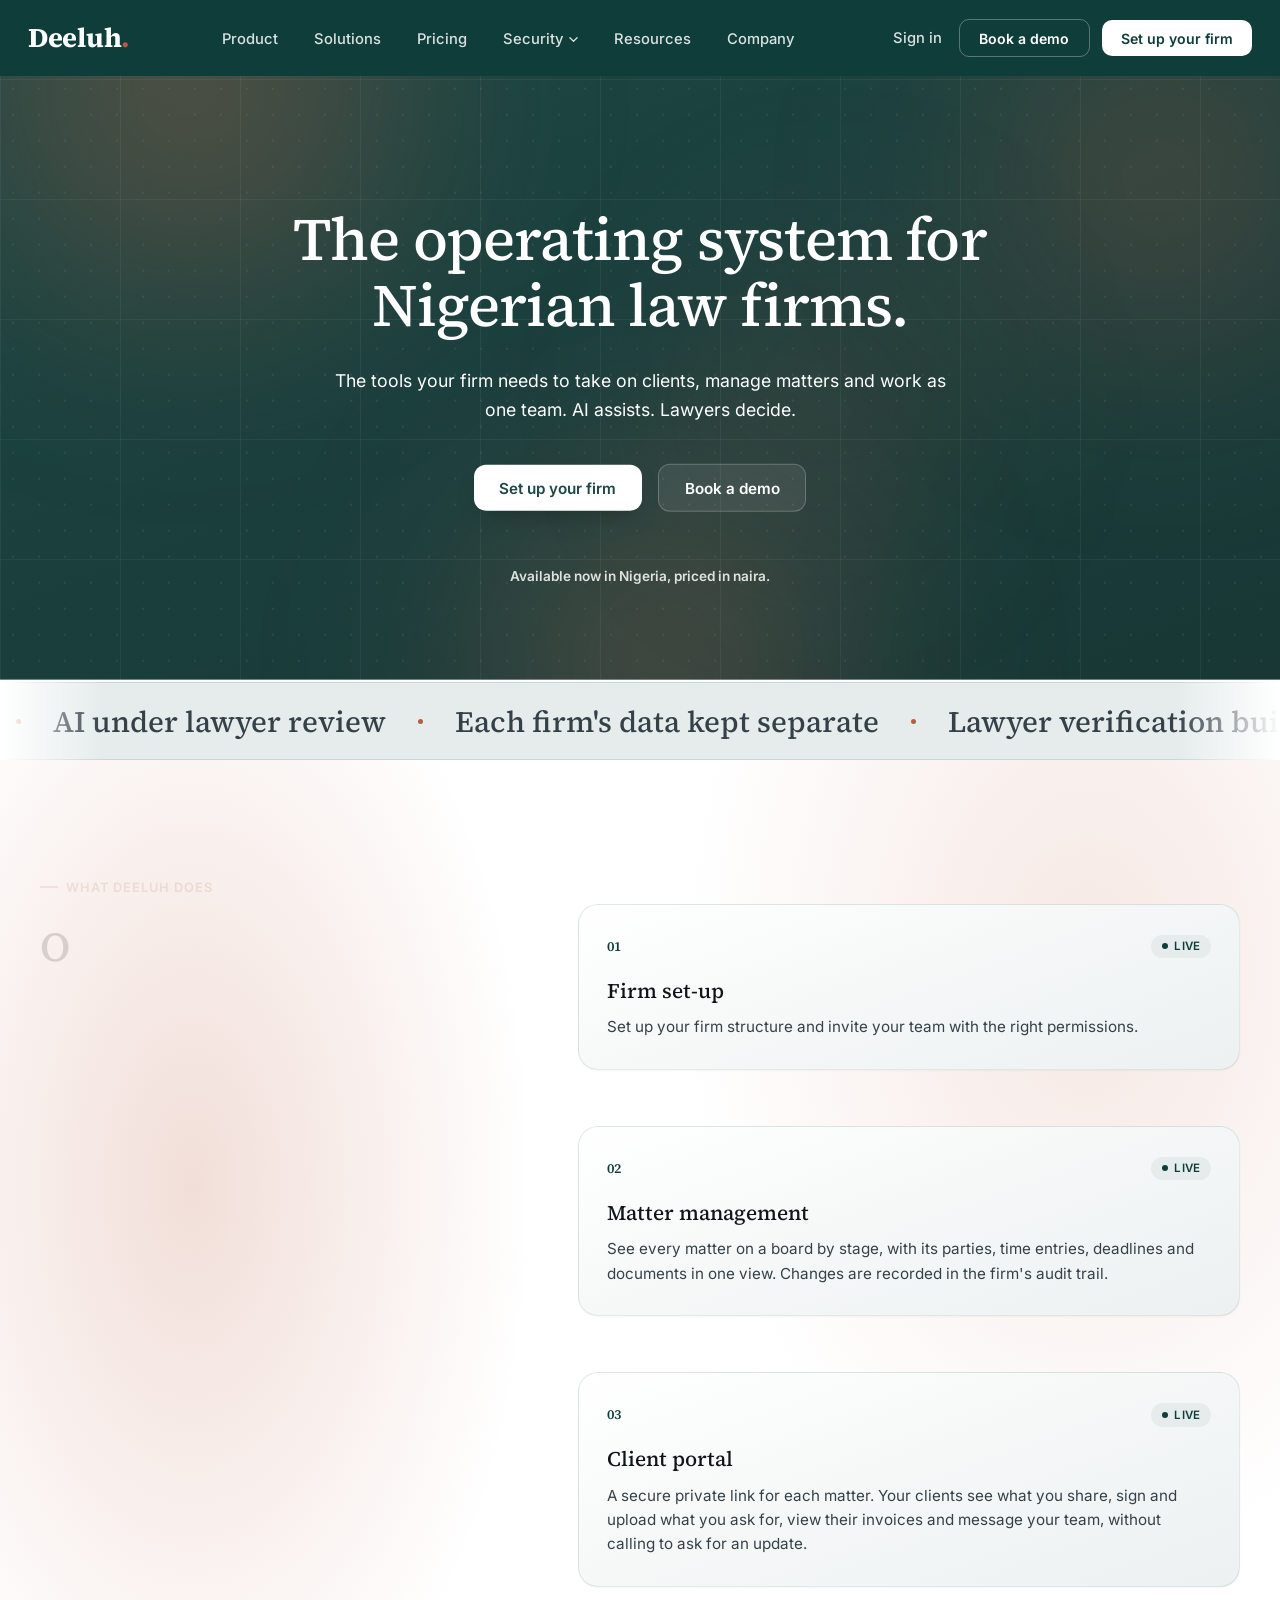
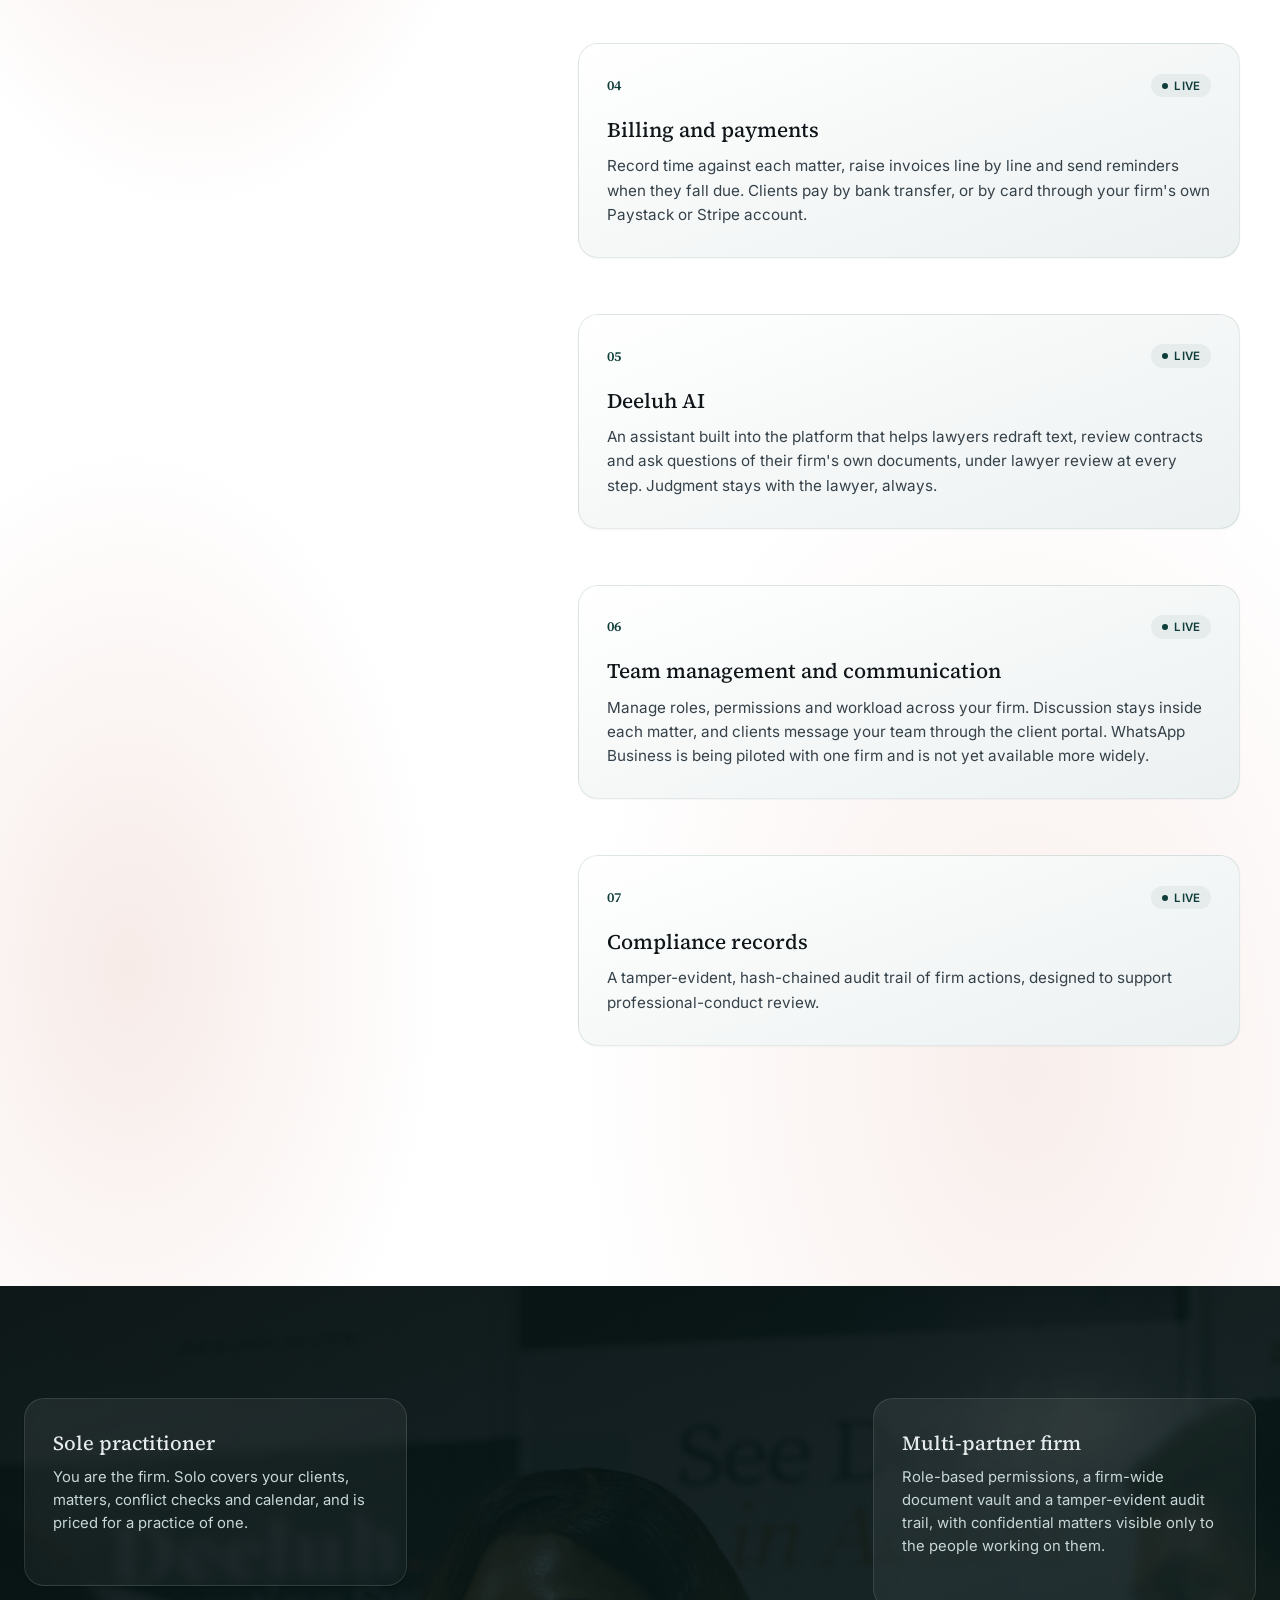
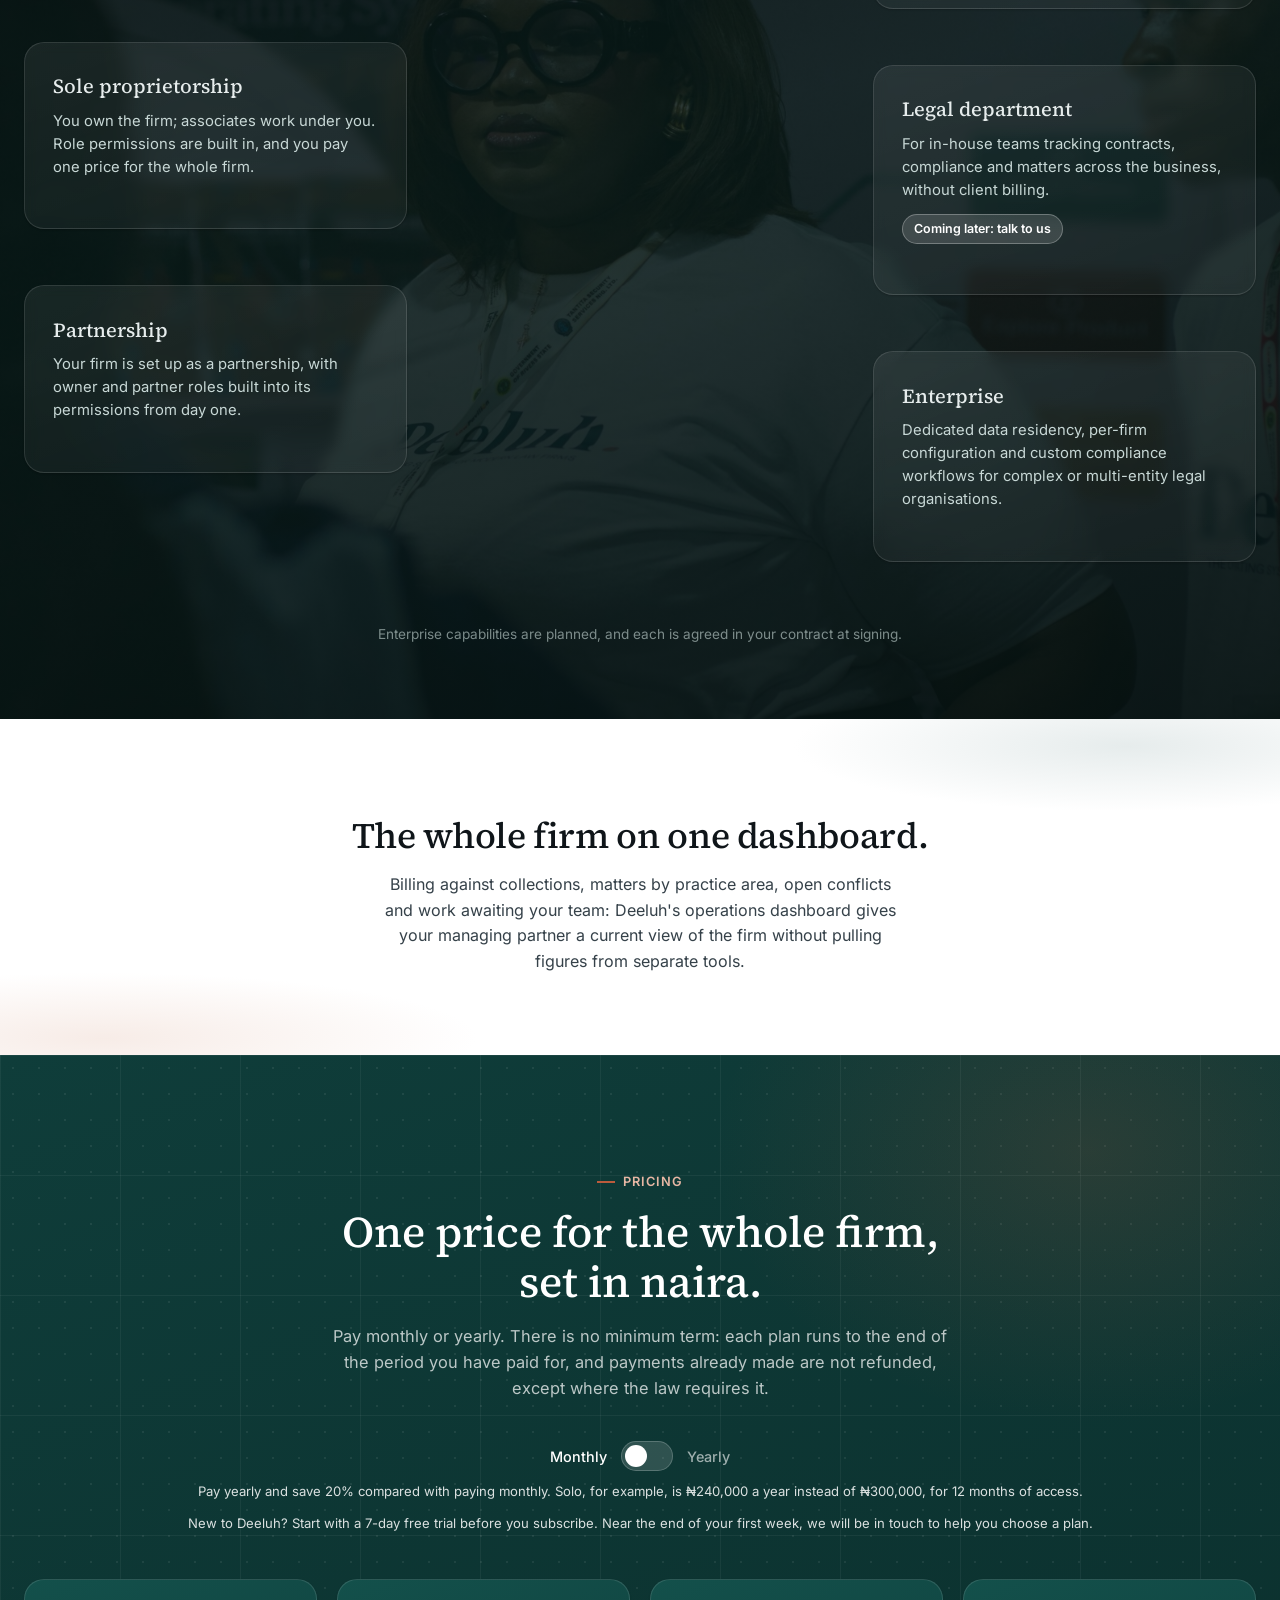
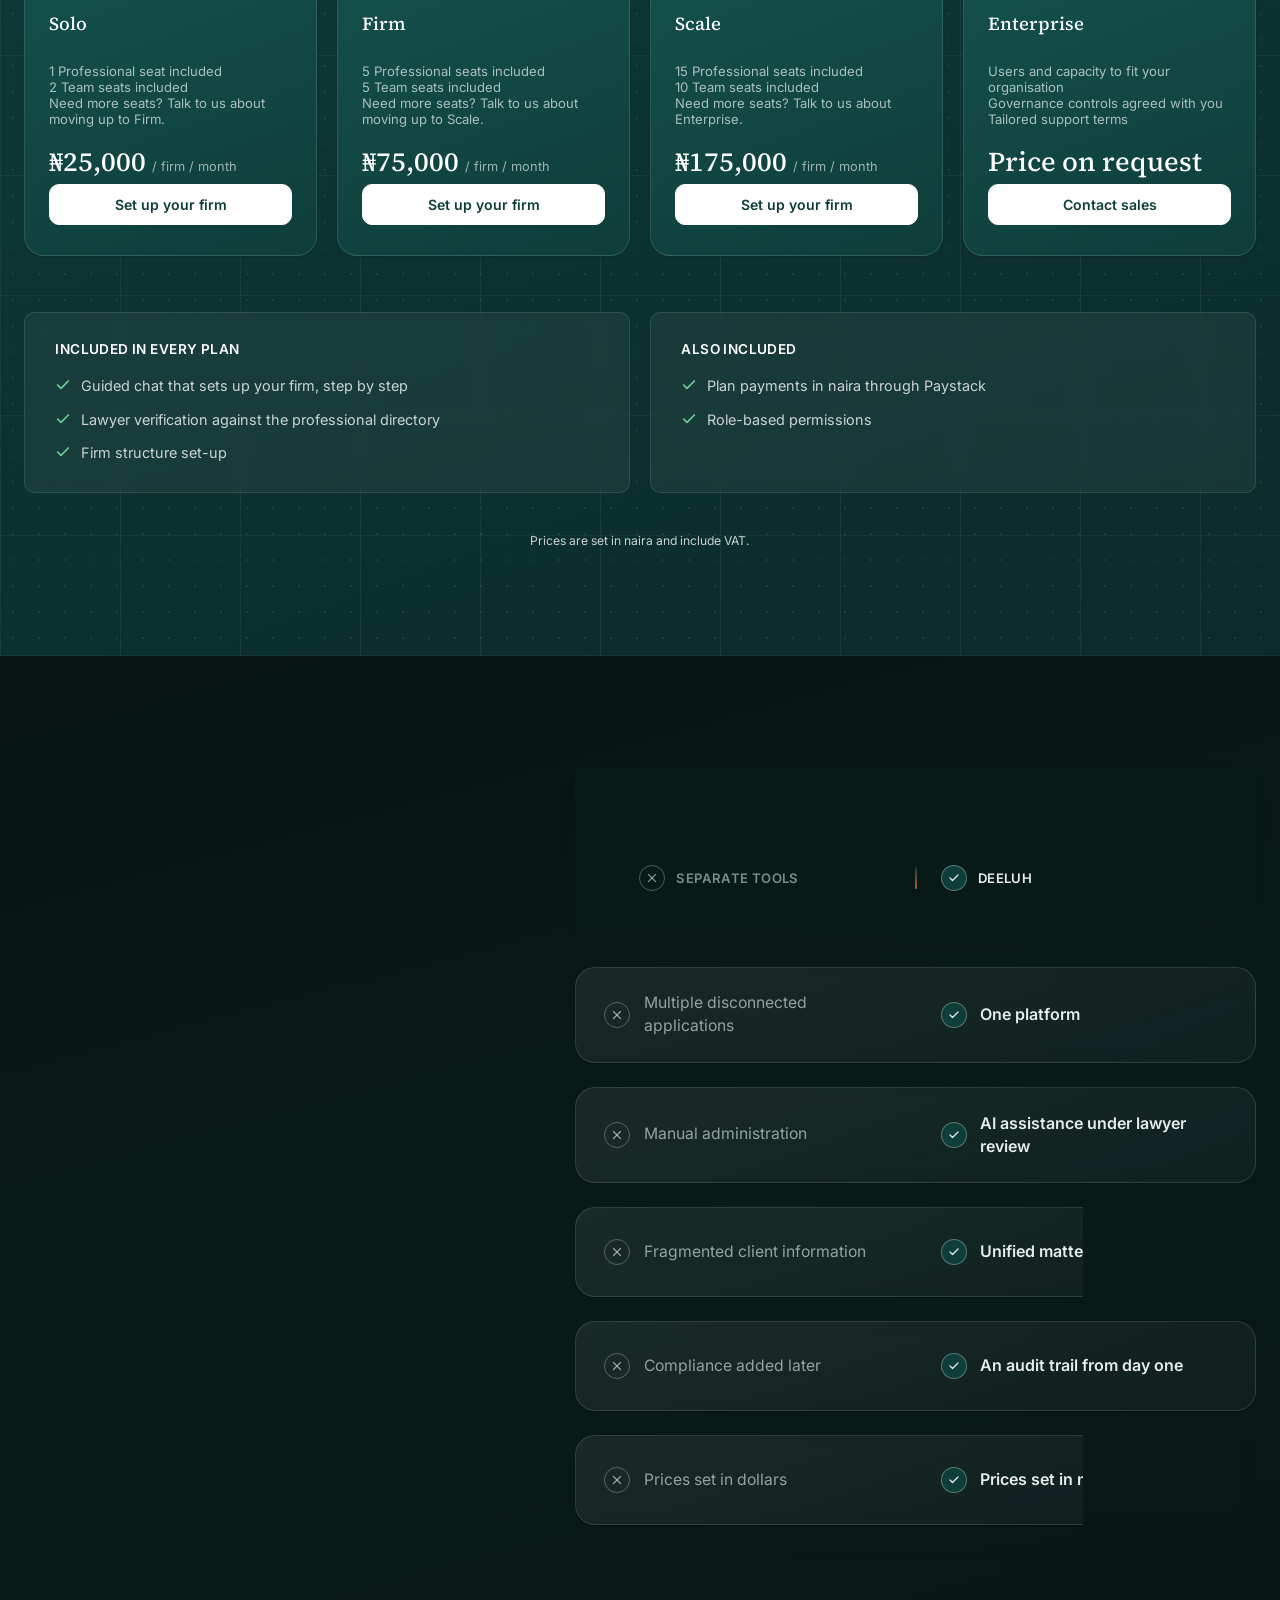
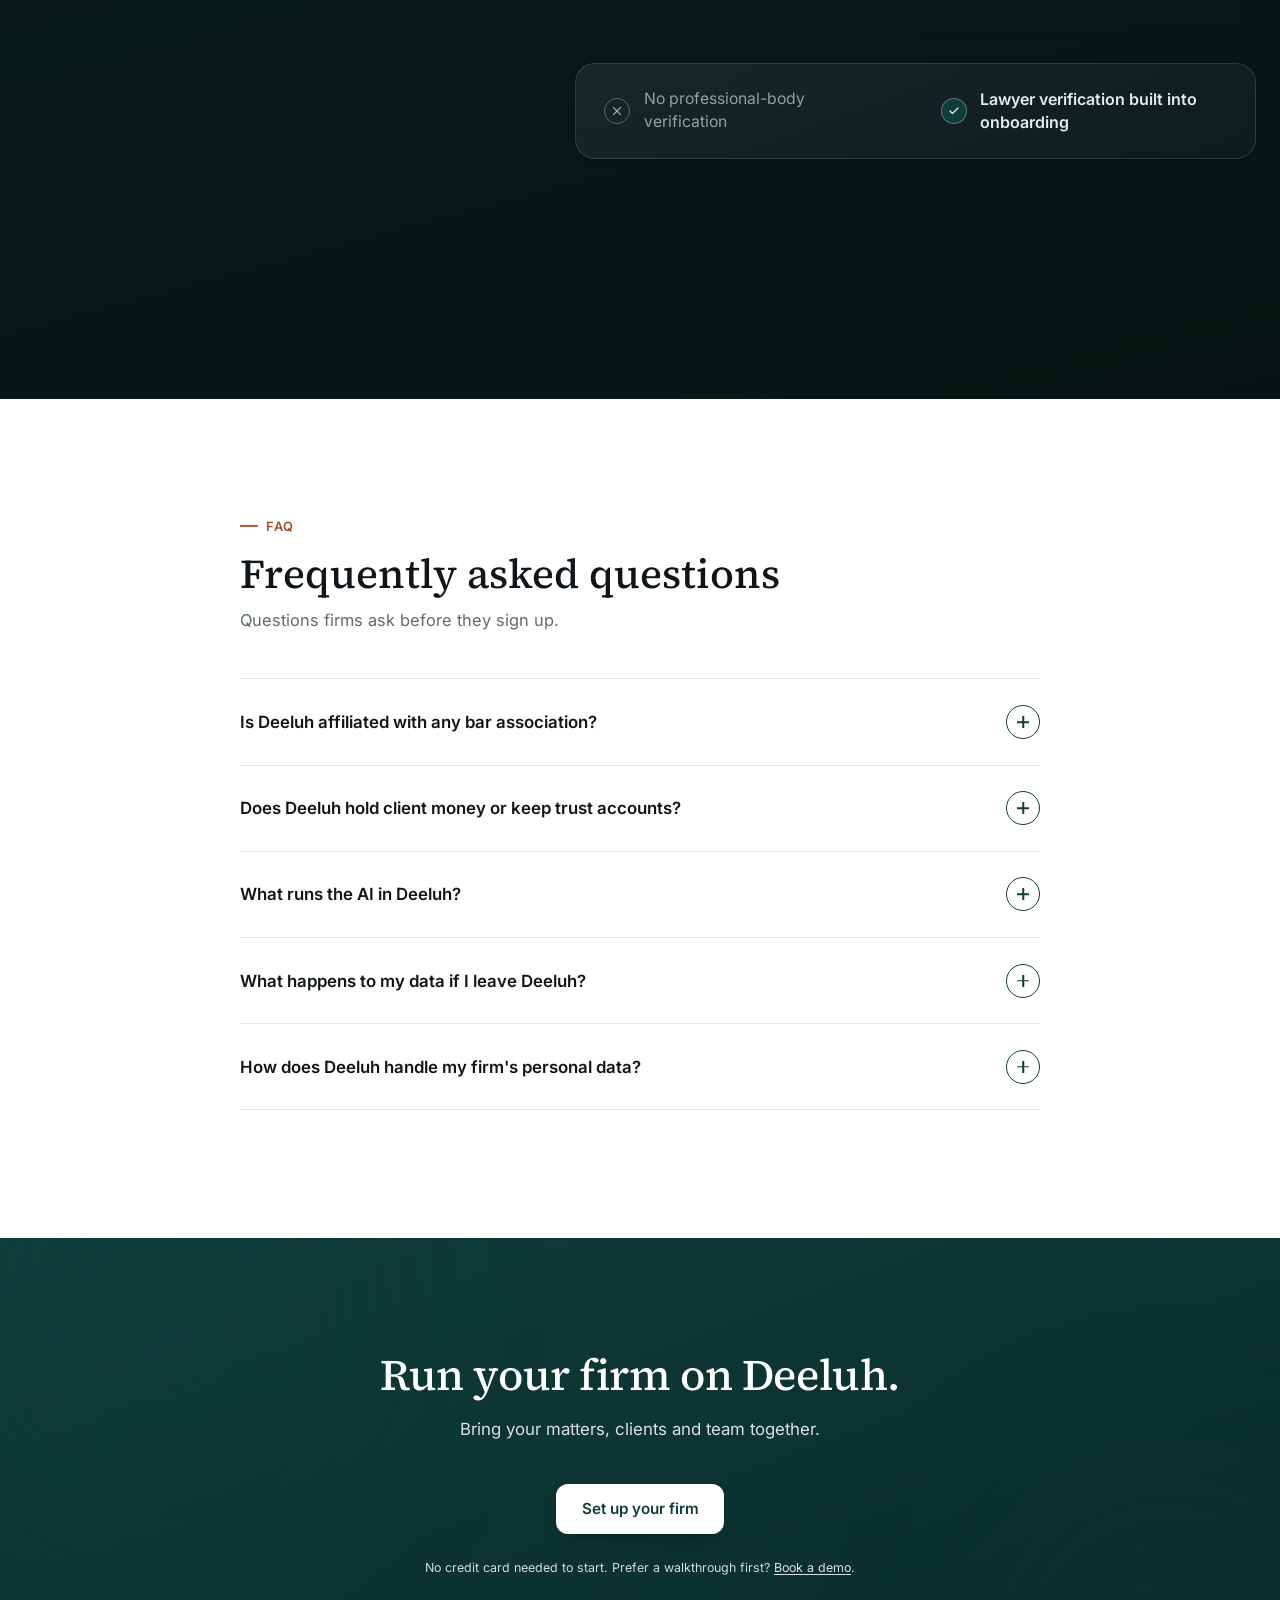
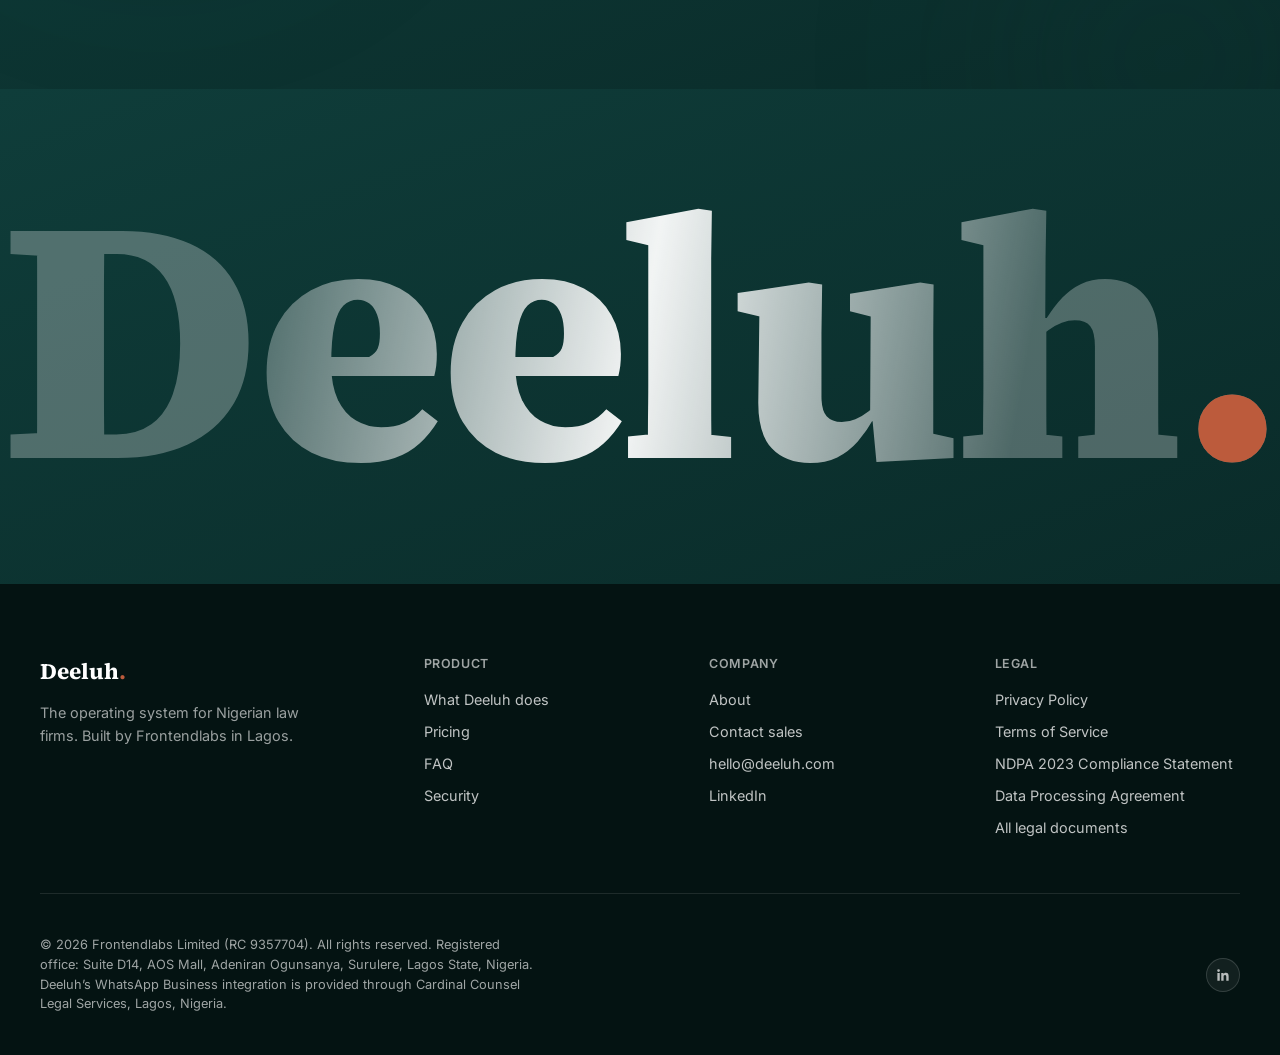
==== commit 18adab94: "fix(site): Codex round 1 - pilot wording, photos, keyboard access, exact legal links - WhatsApp: "be" ====
--- a/index.html
+++ b/index.html
@@ -672,7 +672,7 @@
     content: "";
     position: absolute;
     inset: 0;
-    background-image: url('/assets/images/deeluhteam4.jpg');
+    background-image: url('/assets/images/deeluhteam1.jpg');
     background-size: cover;
     background-position: center 30%;
     z-index: 0;
@@ -1424,7 +1424,7 @@
     content: "";
     position: absolute;
     inset: 0;
-    background-image: url('/assets/images/deeluhteam3.jpg');
+    background-image: none;
     background-size: cover;
     background-position: center;
     z-index: 0;
@@ -2507,7 +2507,7 @@
                   <span class="wdd-card__status wdd-card__status--live">Live</span>
                 </div>
                 <h3>Team management and communication</h3>
-                <p>Manage roles, permissions and workload across your firm. Discussion stays inside each matter, and clients message your team through the client portal. WhatsApp Business is in pilot.</p>
+                <p>Manage roles, permissions and workload across your firm. Discussion stays inside each matter, and clients message your team through the client portal. WhatsApp Business is being piloted with one firm and is not yet available more widely.</p>
               </article>
 
               <article class="wdd-card">
@@ -2612,7 +2612,7 @@
     <div class="pricing__header">
       <span class="pricing__eyebrow">Pricing</span>
       <h2>One price for the whole firm, set in naira.</h2>
-      <p>Pay monthly or yearly. There is no minimum term: each plan runs to the end of the period you have paid for, and payments already made are not refunded.</p>
+      <p>Pay monthly or yearly. There is no minimum term: each plan runs to the end of the period you have paid for, and payments already made are not refunded, except where the law requires it.</p>
     </div>
 
     <div class="billing-toggle">
--- a/styles.css
+++ b/styles.css
@@ -694,6 +694,13 @@
   .navbar__btn { padding: .6rem .9rem; }
 }
 
+/* Closed phone menu and its Security panel: hidden from the keyboard and screen readers, not only
+   clipped (accessibility review, 31 October). Visibility flips after the slide, so it still animates. */
+.navbar__mobile { visibility: hidden; transition: max-height .4s cubic-bezier(.2,.8,.2,1), visibility 0s linear .4s; }
+.navbar.is-open .navbar__mobile { visibility: visible; transition: max-height .4s cubic-bezier(.2,.8,.2,1), visibility 0s; }
+.navbar__mobile-dropdown-panel { visibility: hidden; transition: max-height .35s cubic-bezier(.2,.8,.2,1), visibility 0s linear .35s; }
+.navbar__mobile-dropdown.is-open .navbar__mobile-dropdown-panel { visibility: visible; transition: max-height .35s cubic-bezier(.2,.8,.2,1), visibility 0s; }
+
 /* Decorative shapes on the Product and Company pages made phones scroll sideways (B-15). */
 body { overflow-x: clip; }
 
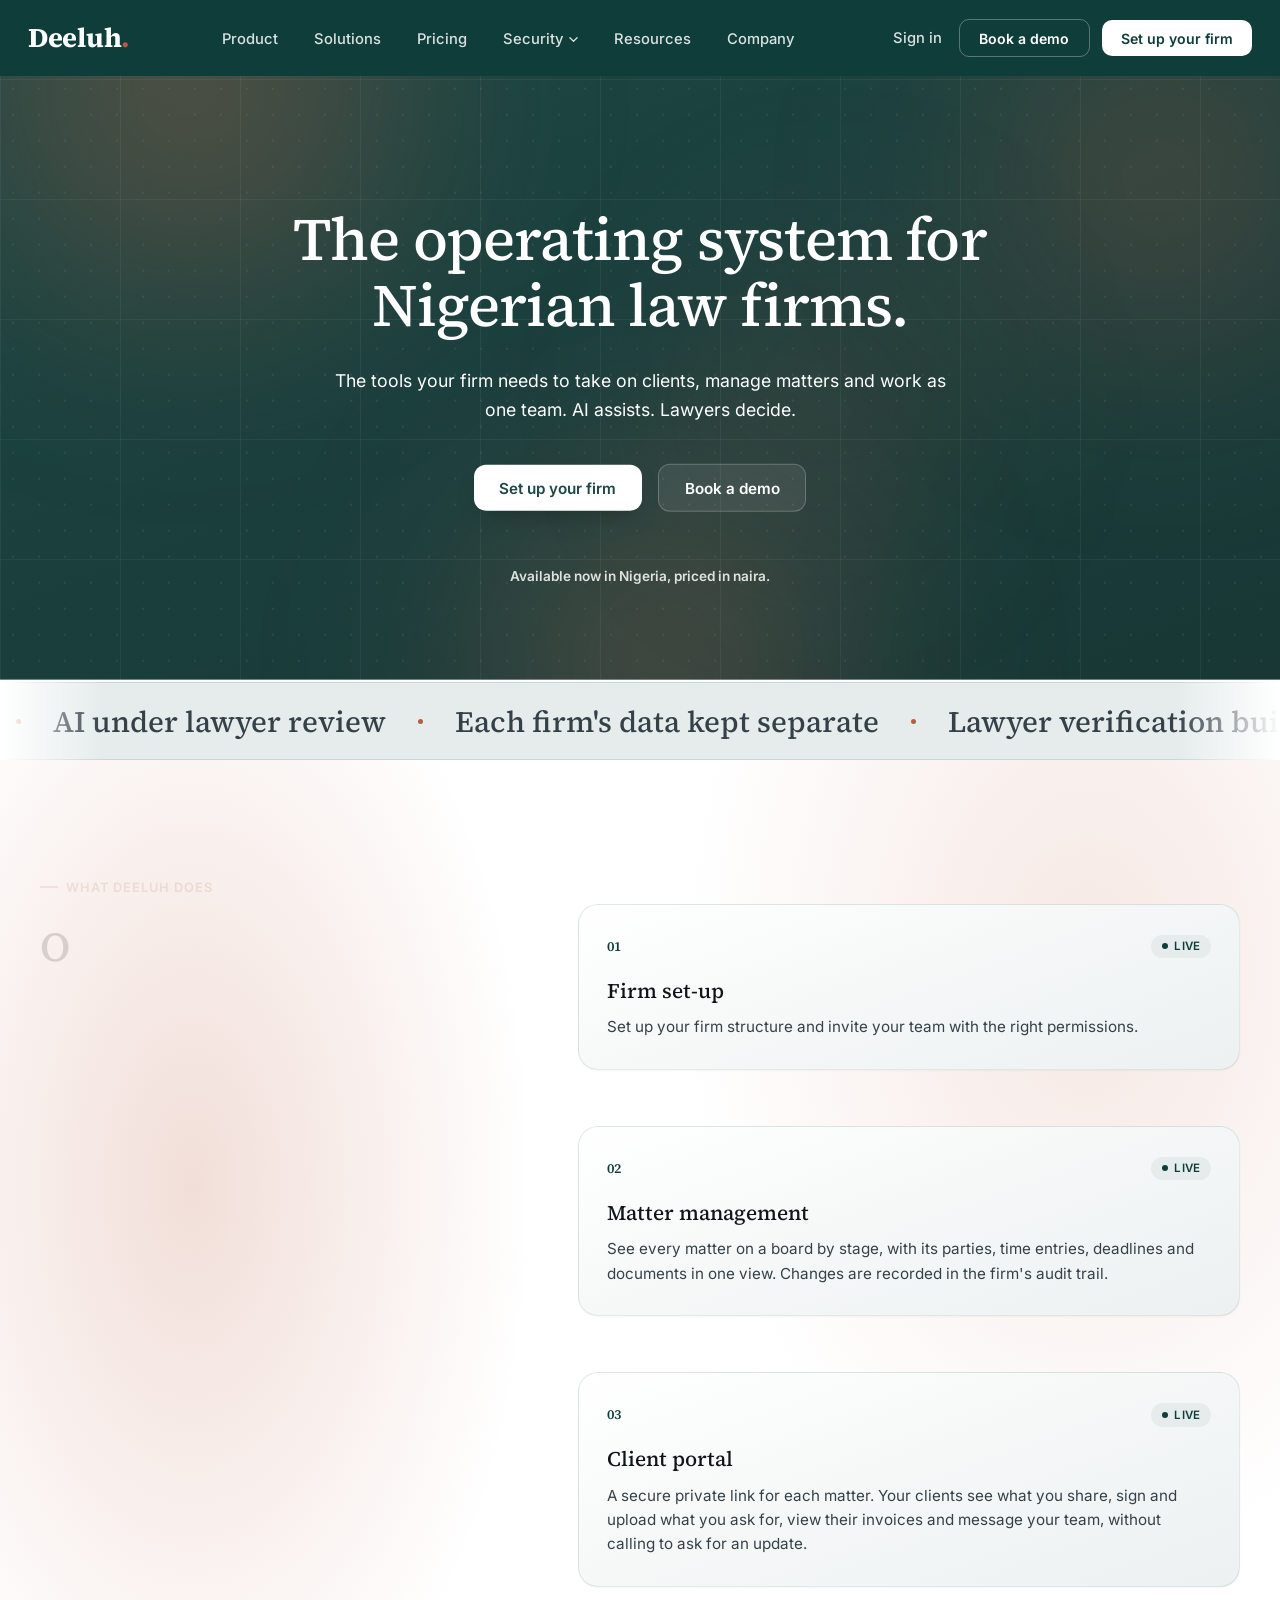
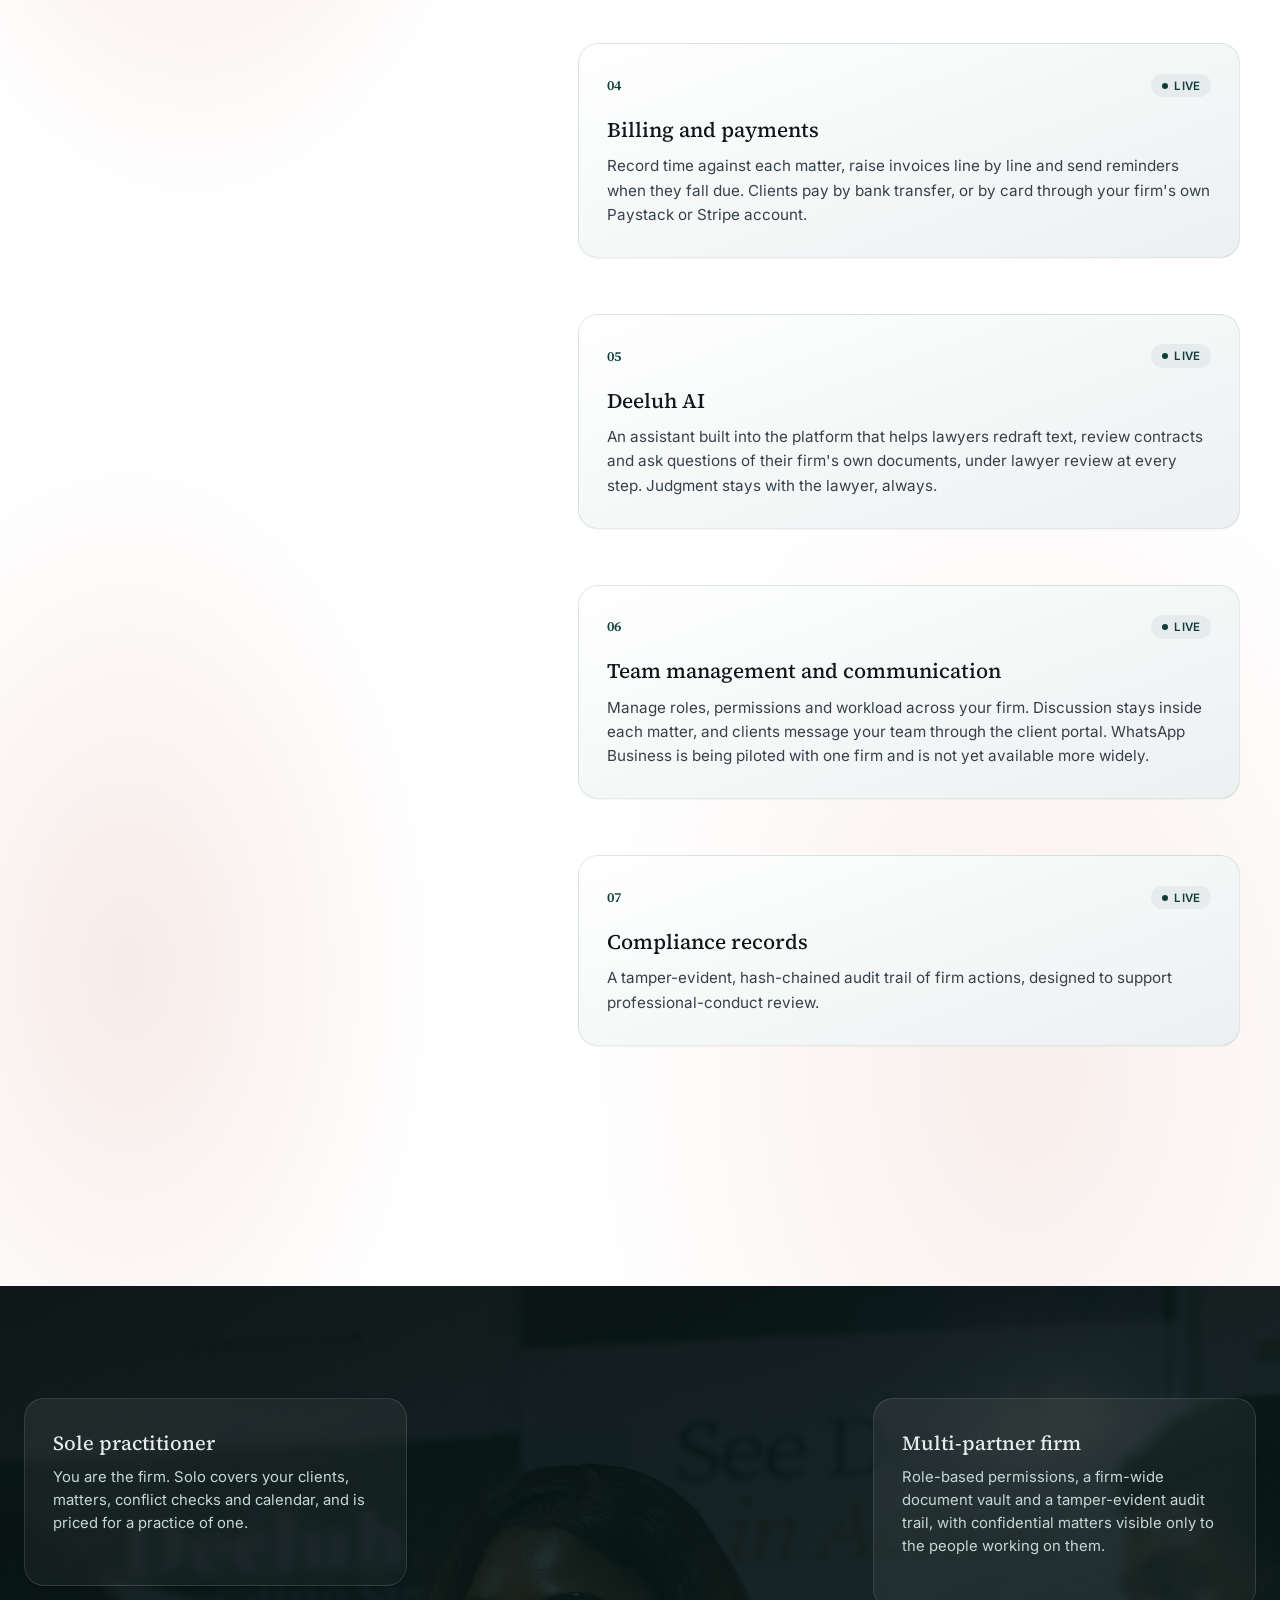
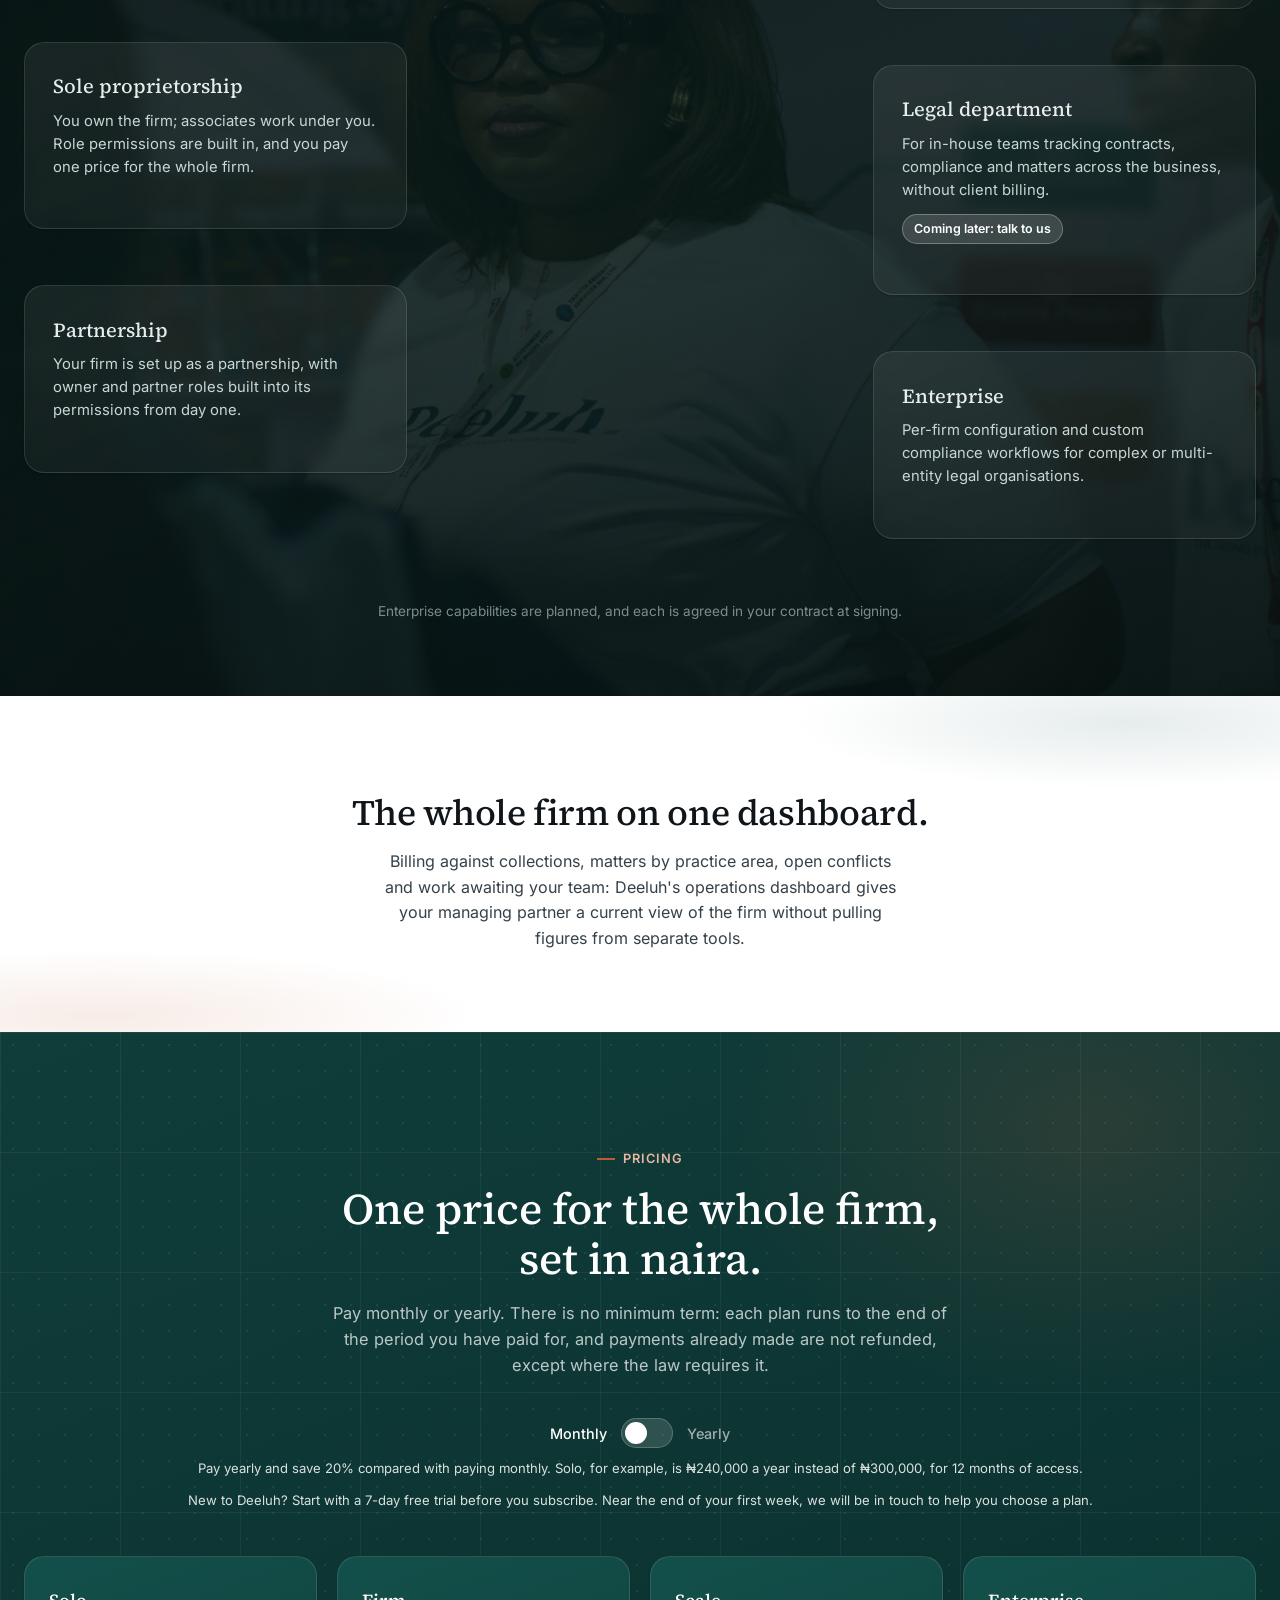
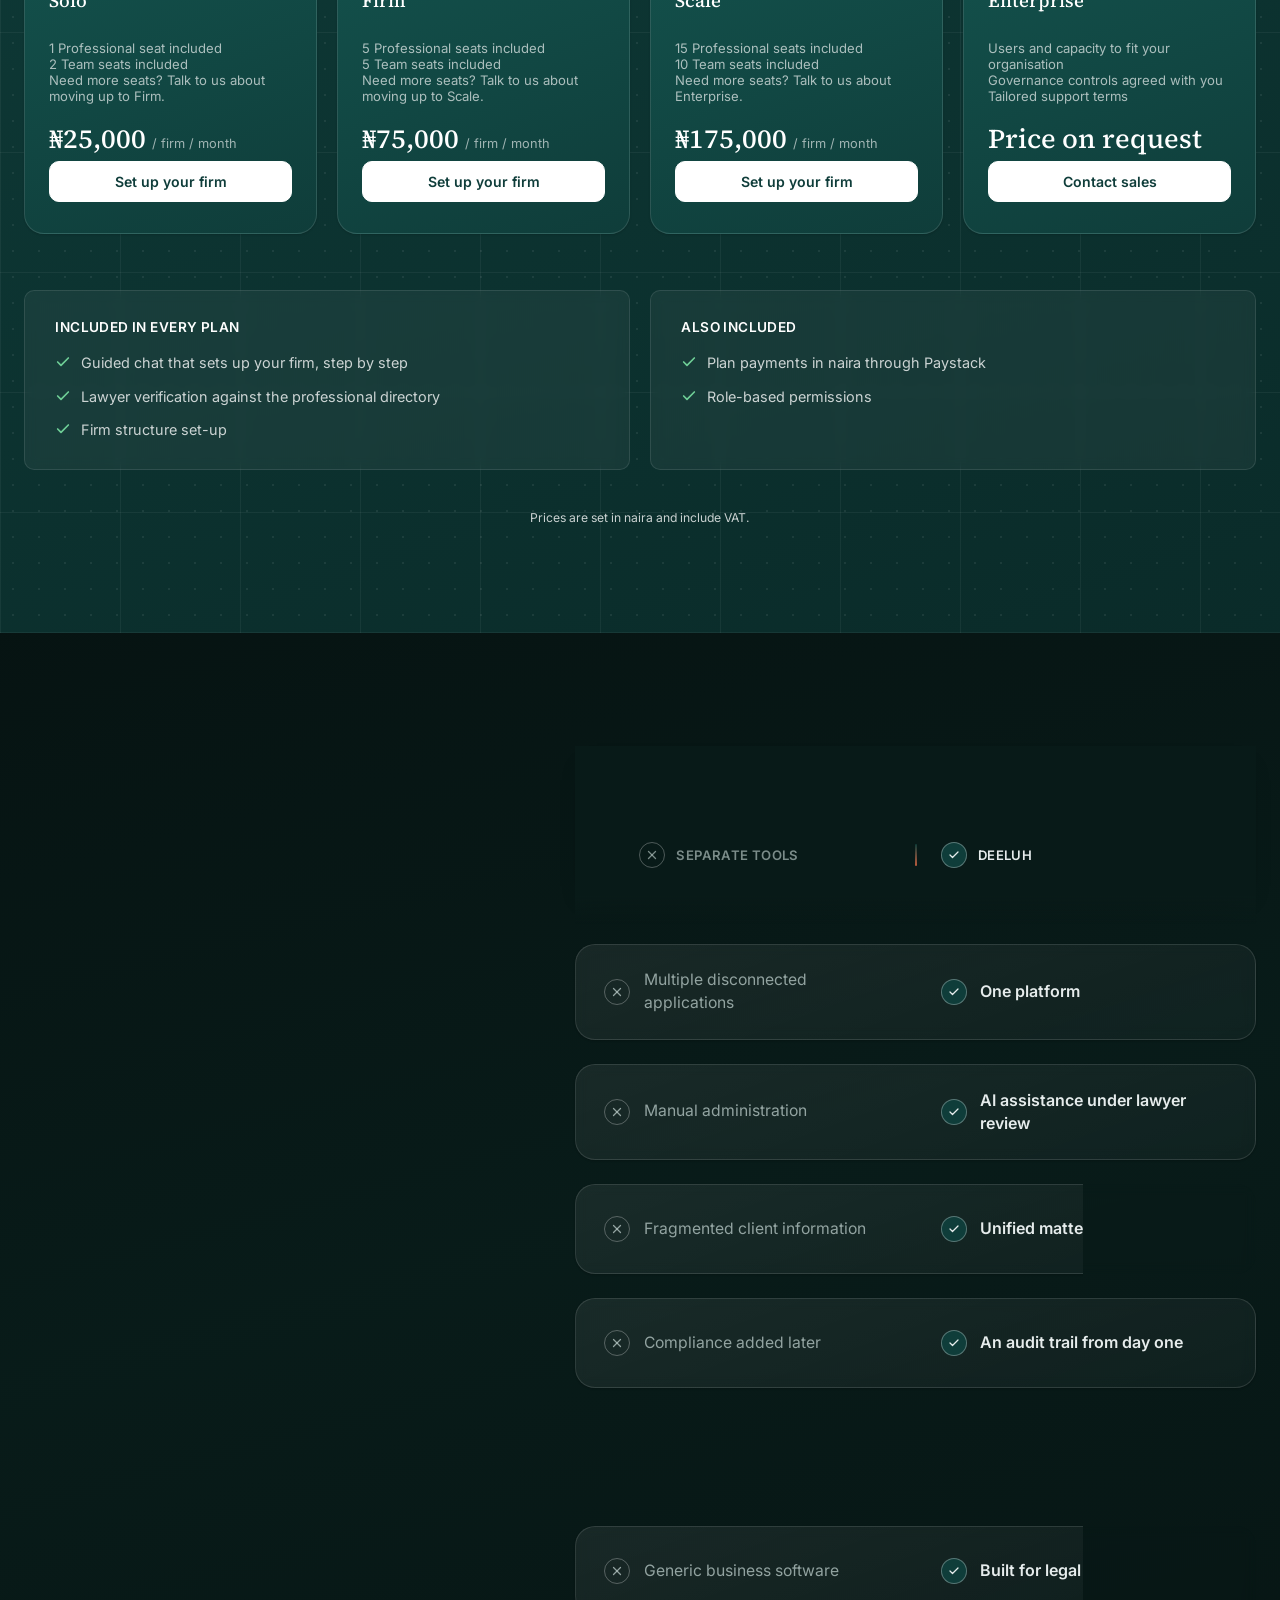
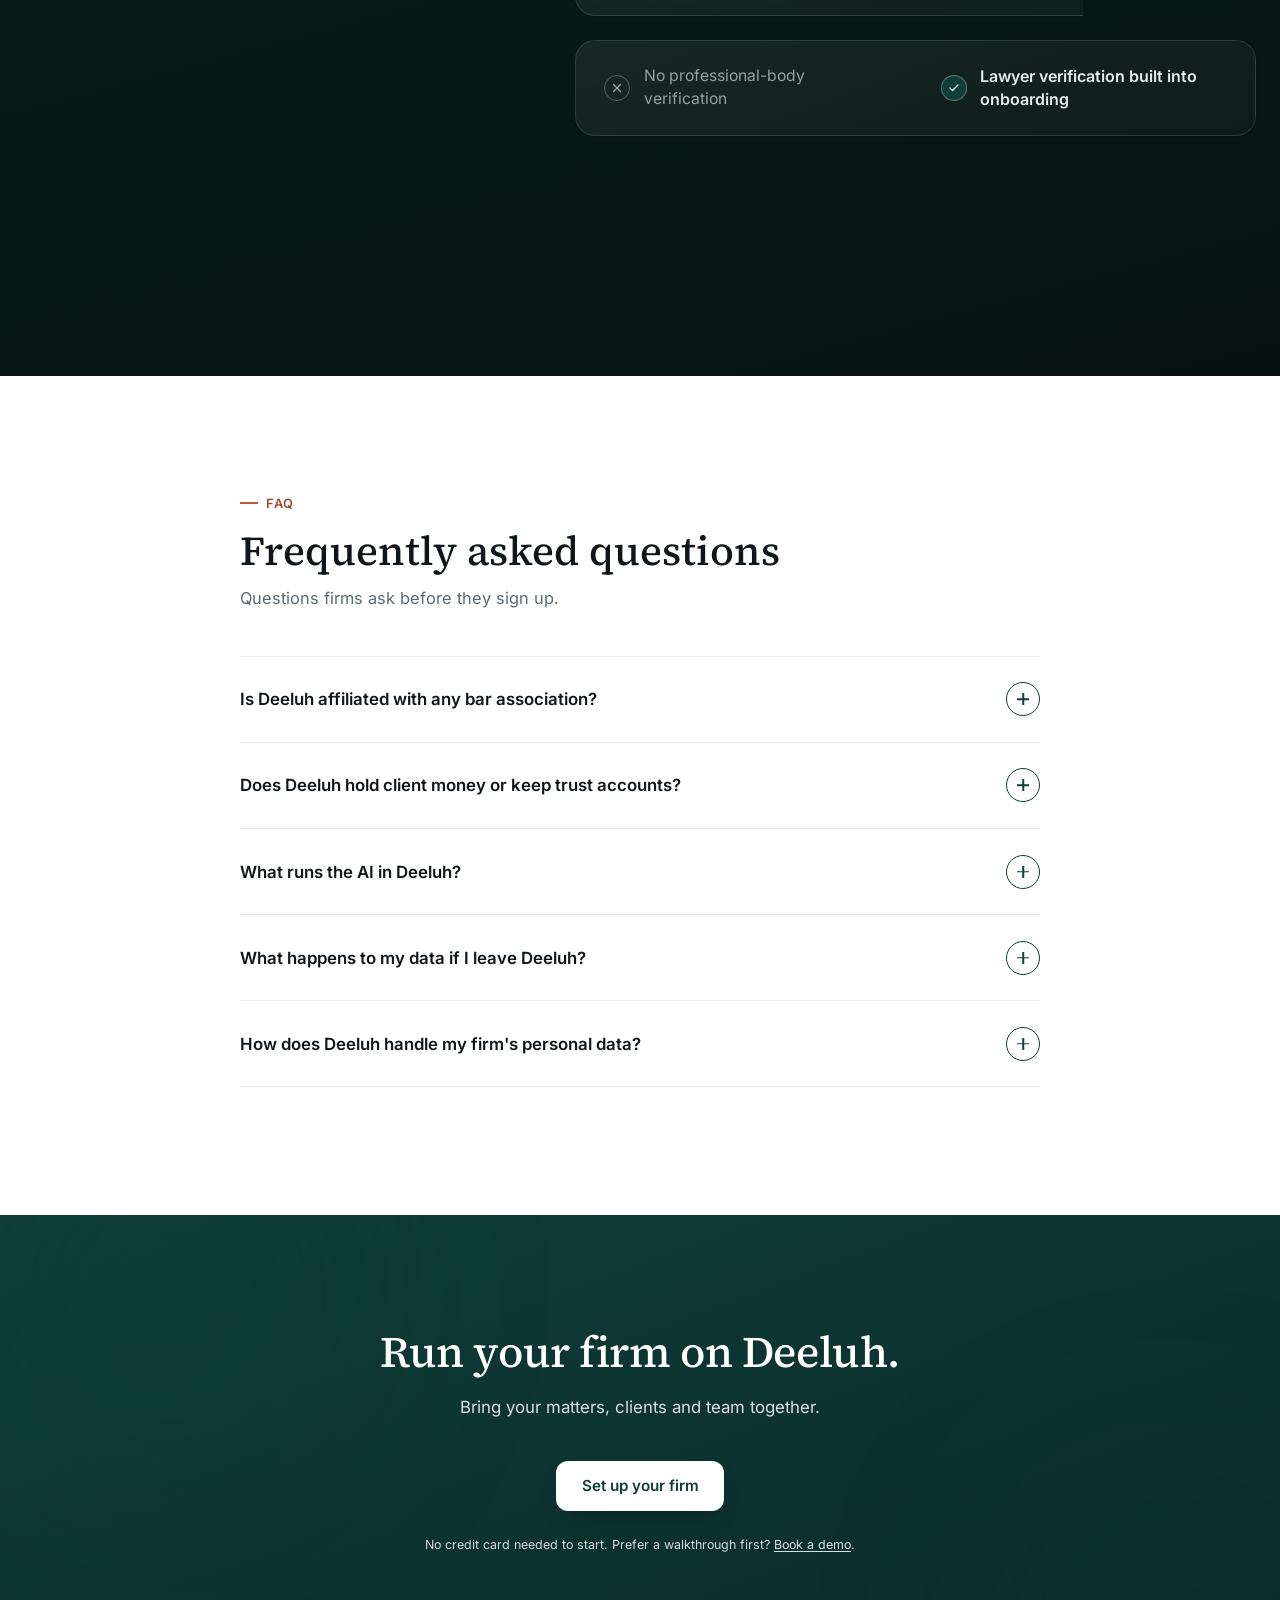
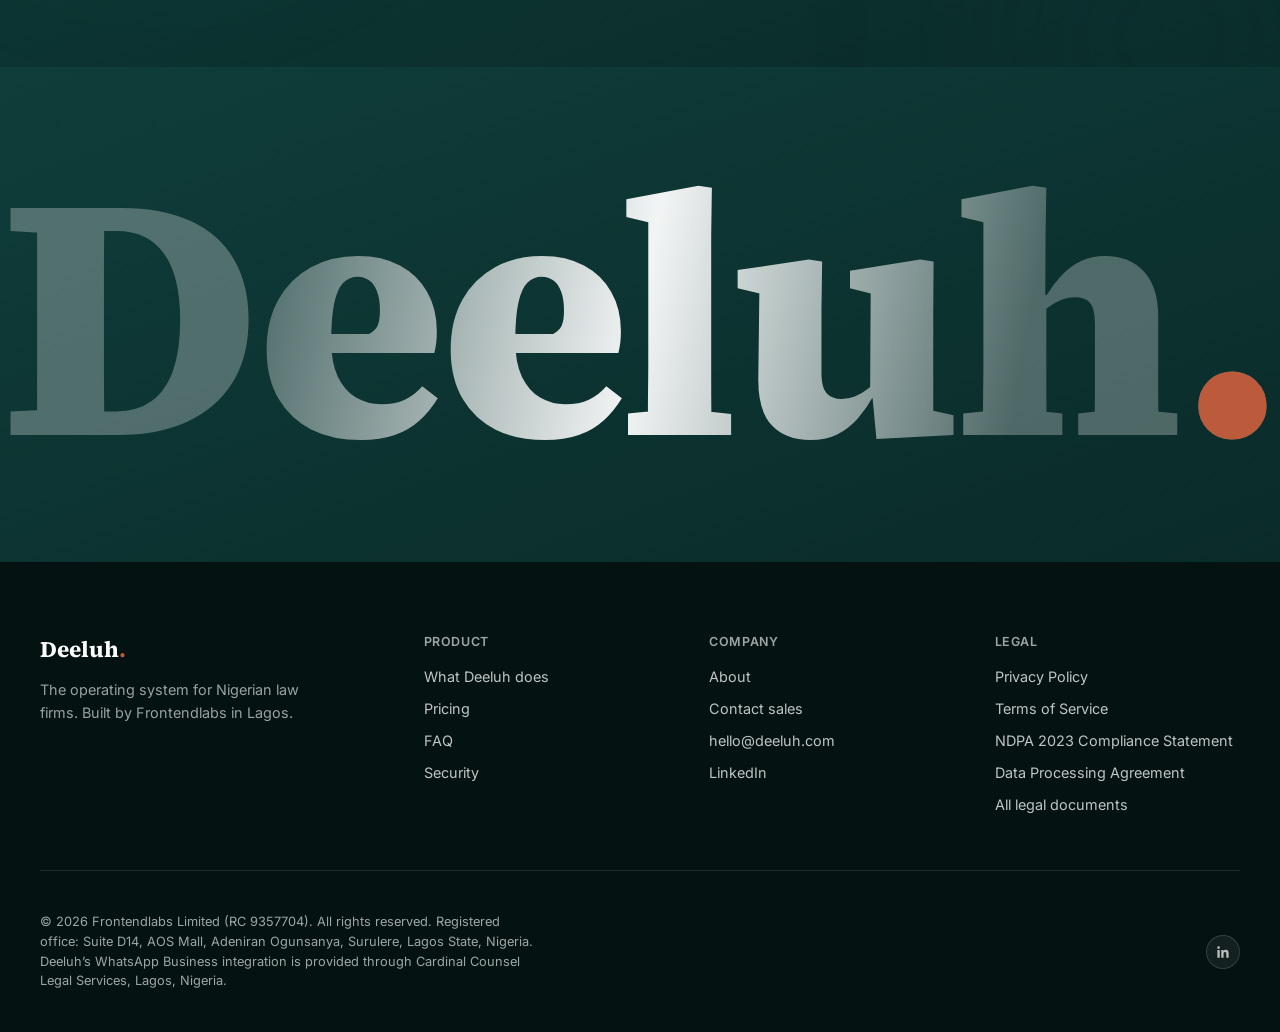
==== commit f943df65: "fix(site): oversight review of PR #39 - eight defects 1. Enterprise: no data-residency claim, as Dee" ====
--- a/index.html
+++ b/index.html
@@ -2577,7 +2577,7 @@
 
         <article class="firm-card">
           <h3>Enterprise</h3>
-          <p>Dedicated data residency, per-firm configuration and custom compliance workflows for complex or multi-entity legal organisations.</p>
+          <p>Per-firm configuration and custom compliance workflows for complex or multi-entity legal organisations.</p>
         </article>
 
       </div>
--- a/styles.css
+++ b/styles.css
@@ -694,15 +694,25 @@
   .navbar__btn { padding: .6rem .9rem; }
 }
 
+/* Anchor links (#security, #pricing, #blog, #guides, #free-report) land below the fixed
+   navigation bar instead of underneath it. */
+html { scroll-padding-top: 112px; }
+
 /* Closed phone menu and its Security panel: hidden from the keyboard and screen readers, not only
    clipped (accessibility review, 31 October). Visibility flips after the slide, so it still animates. */
 .navbar__mobile { visibility: hidden; transition: max-height .4s cubic-bezier(.2,.8,.2,1), visibility 0s linear .4s; }
 .navbar.is-open .navbar__mobile { visibility: visible; transition: max-height .4s cubic-bezier(.2,.8,.2,1), visibility 0s; }
 .navbar__mobile-dropdown-panel { visibility: hidden; transition: max-height .35s cubic-bezier(.2,.8,.2,1), visibility 0s linear .35s; }
 .navbar__mobile-dropdown.is-open .navbar__mobile-dropdown-panel { visibility: visible; transition: max-height .35s cubic-bezier(.2,.8,.2,1), visibility 0s; }
-
-/* Decorative shapes on the Product and Company pages made phones scroll sideways (B-15). */
-body { overflow-x: clip; }
+@media (prefers-reduced-motion: reduce) {
+  .navbar__mobile, .navbar.is-open .navbar__mobile,
+  .navbar__mobile-dropdown-panel, .navbar__mobile-dropdown.is-open .navbar__mobile-dropdown-panel { transition: none; }
+}
+
+/* Decorative shapes on the Product and Company pages made phones scroll sideways (B-15). They are
+   clipped in their own sections: clip on body is not passed to the viewport, and hidden on the root
+   or body would stop the sticky scroll effects working. */
+.modules, .about-deeluh, .deeluh-story, .flabs, .team-gallery { overflow-x: clip; }
 
 /* Footer: links and the small print reach 4.5 to 1 on the footer's near-black teal (B-14). */
 .footer-col__title { color: rgba(255, 255, 255, 0.62); }
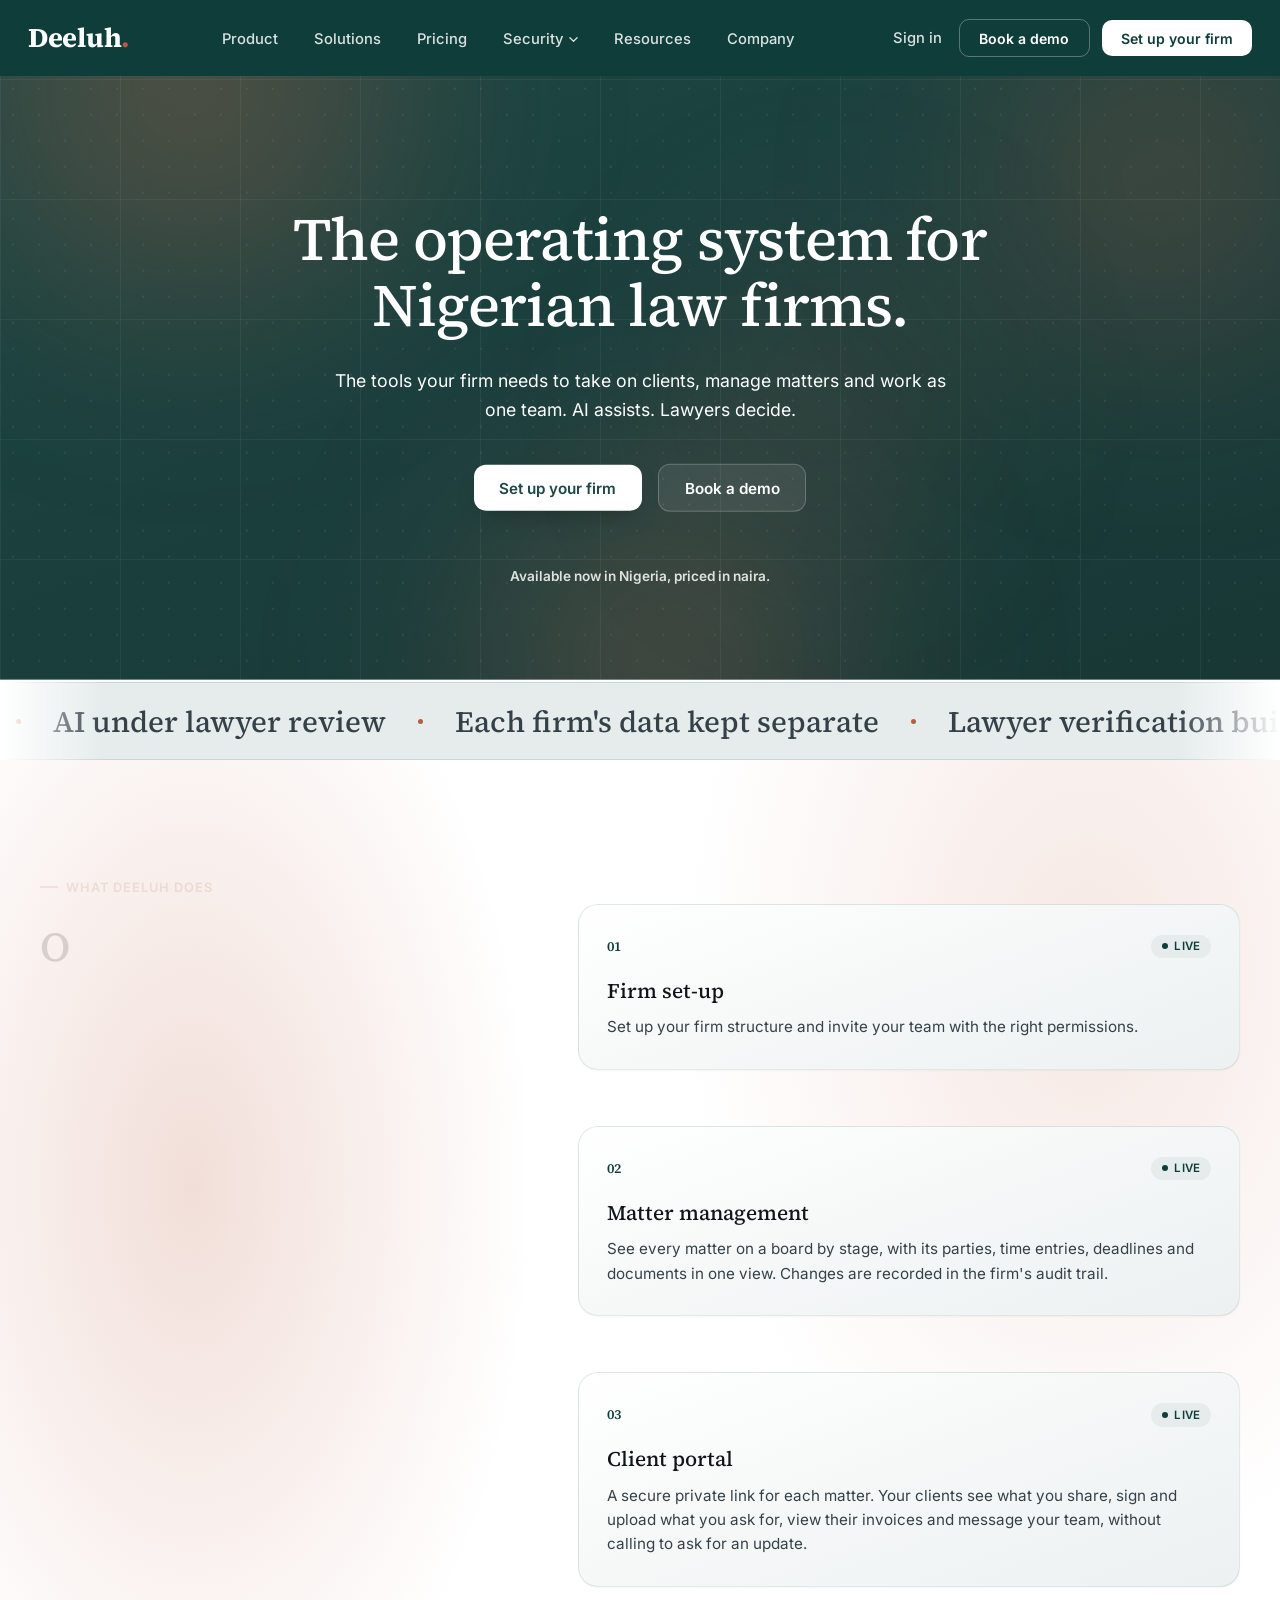
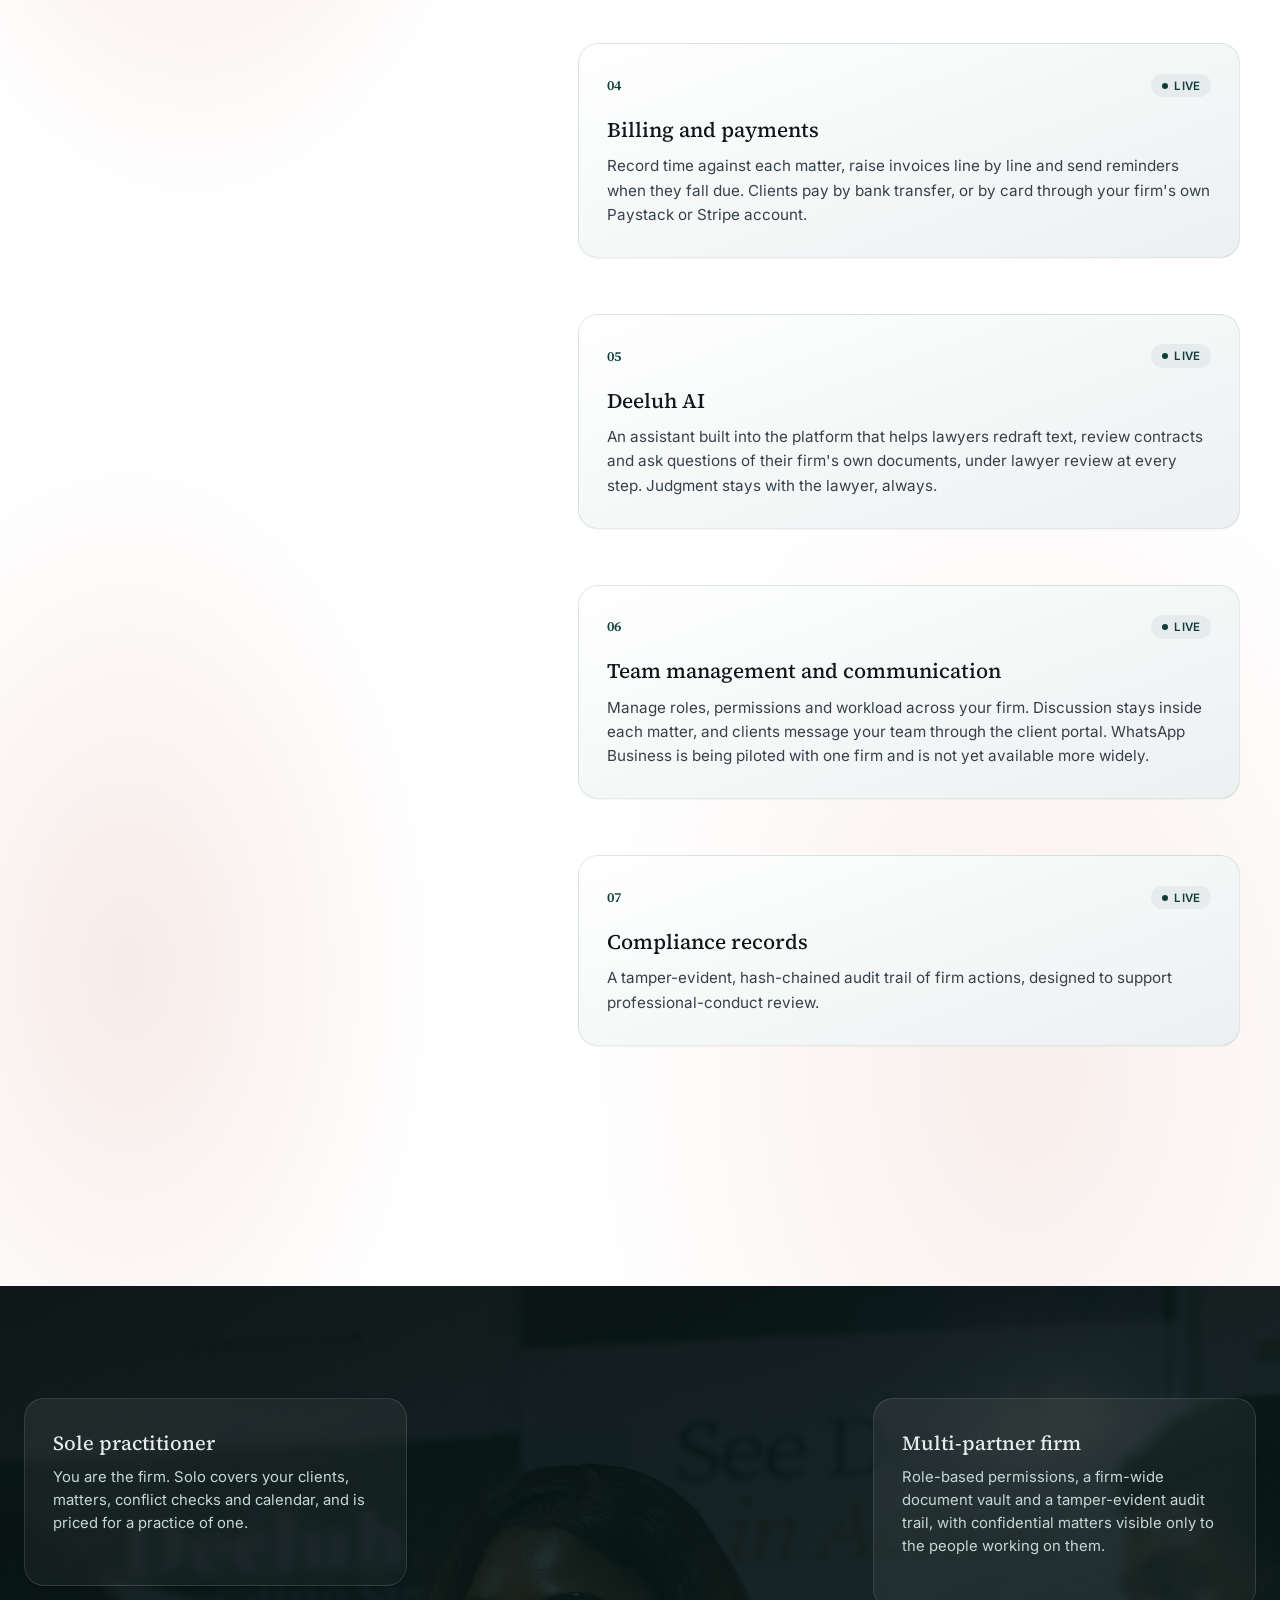
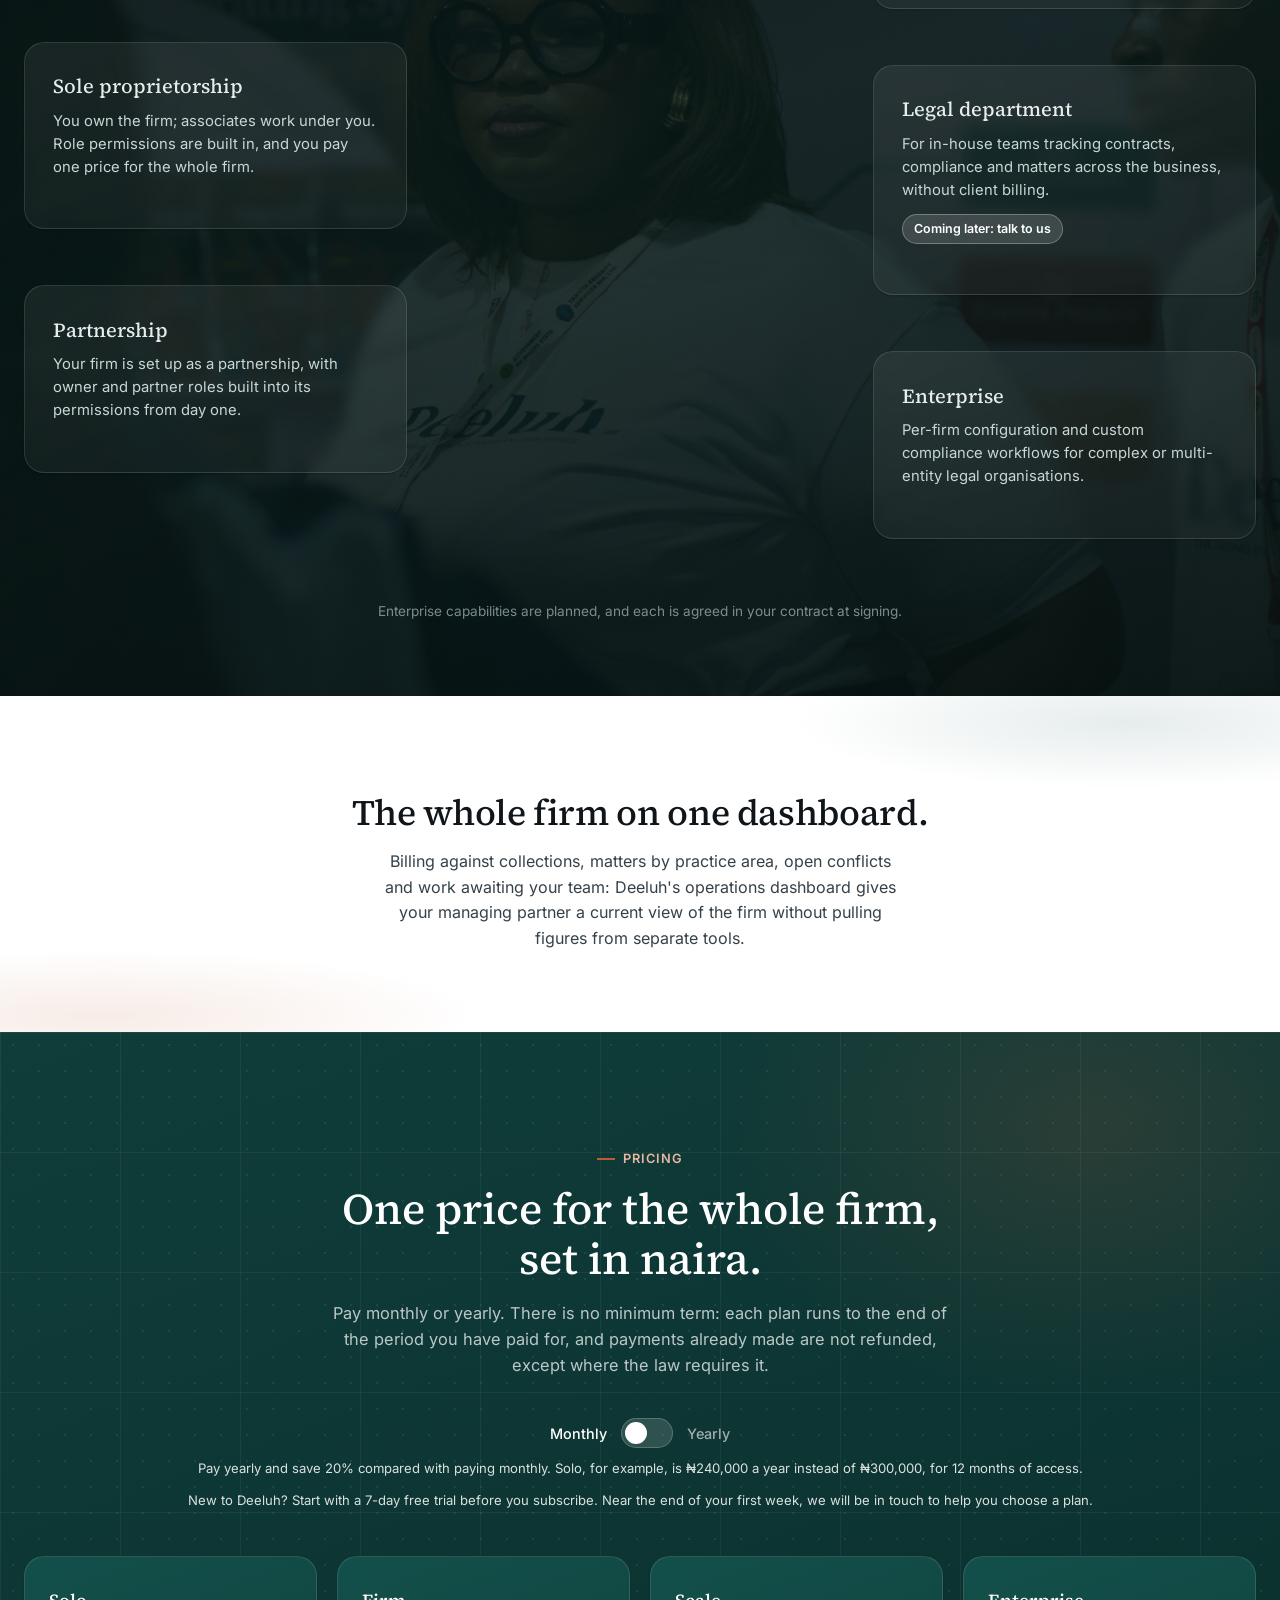
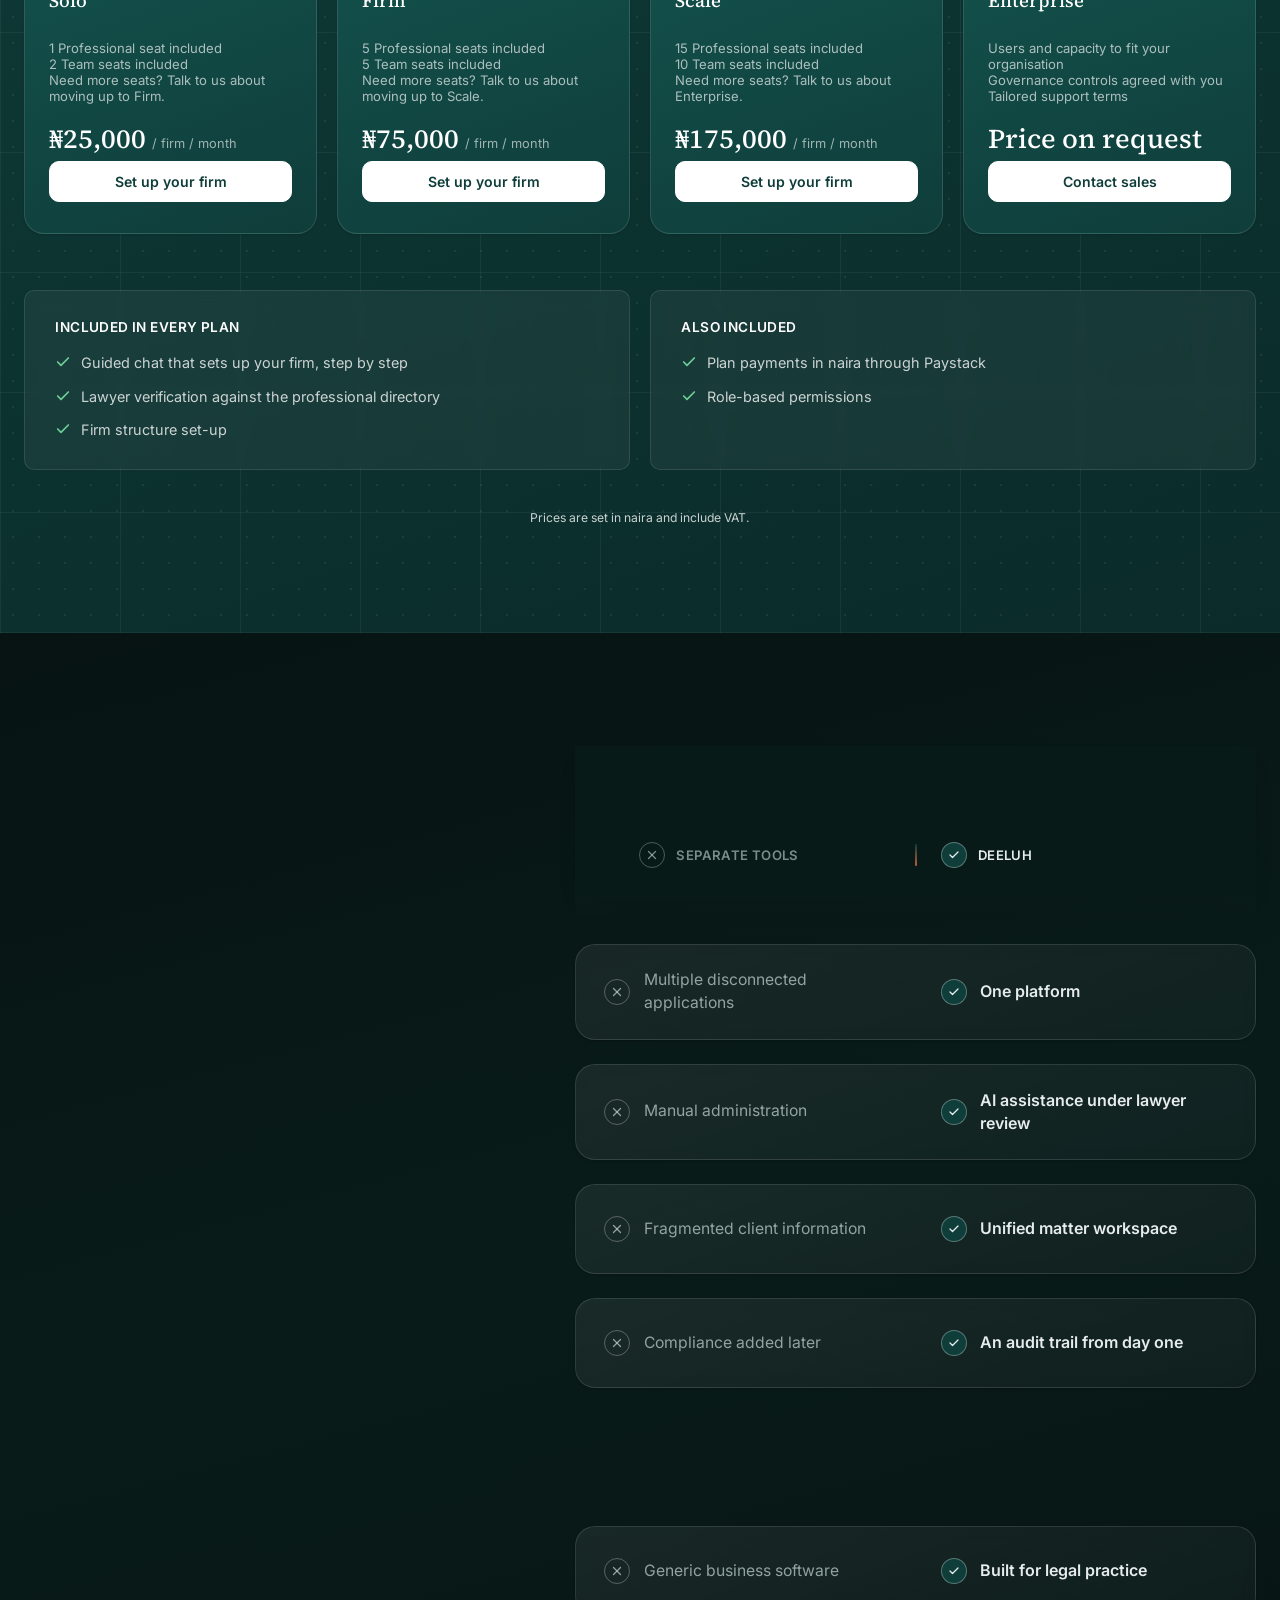
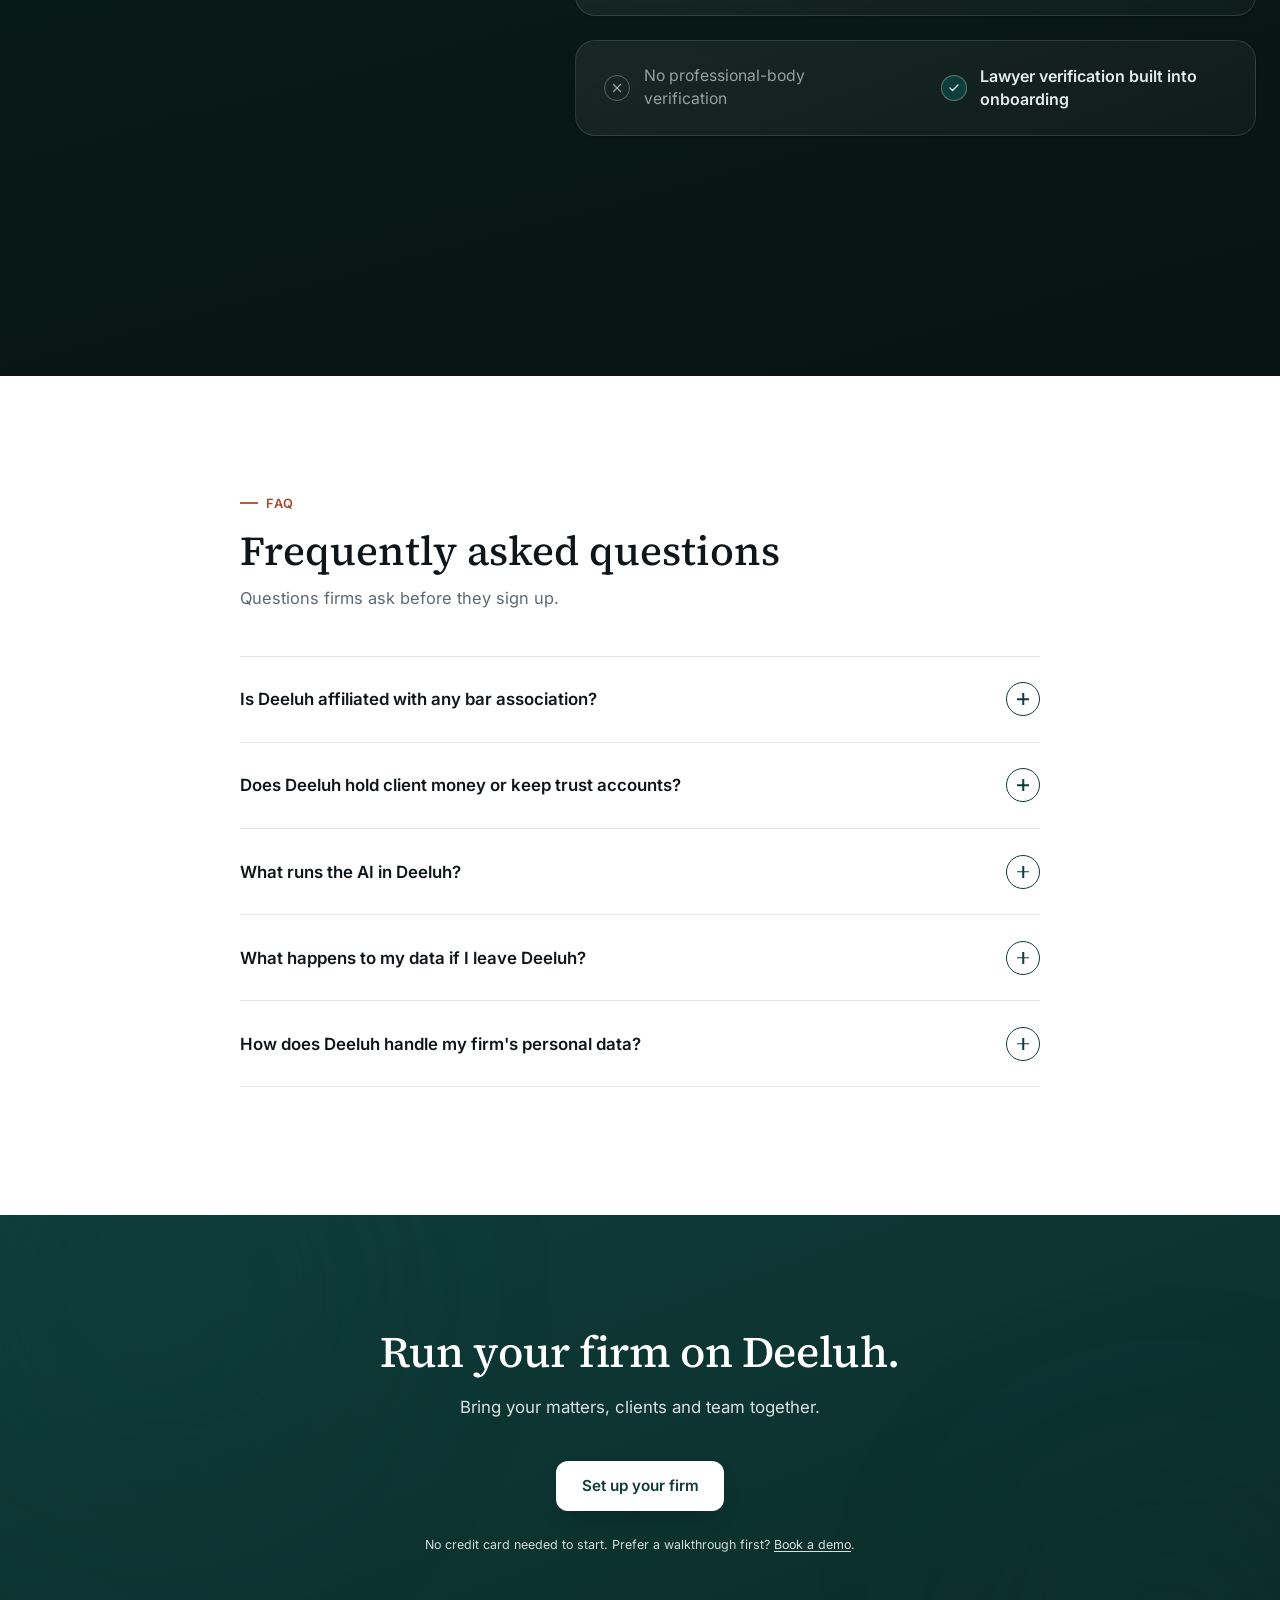
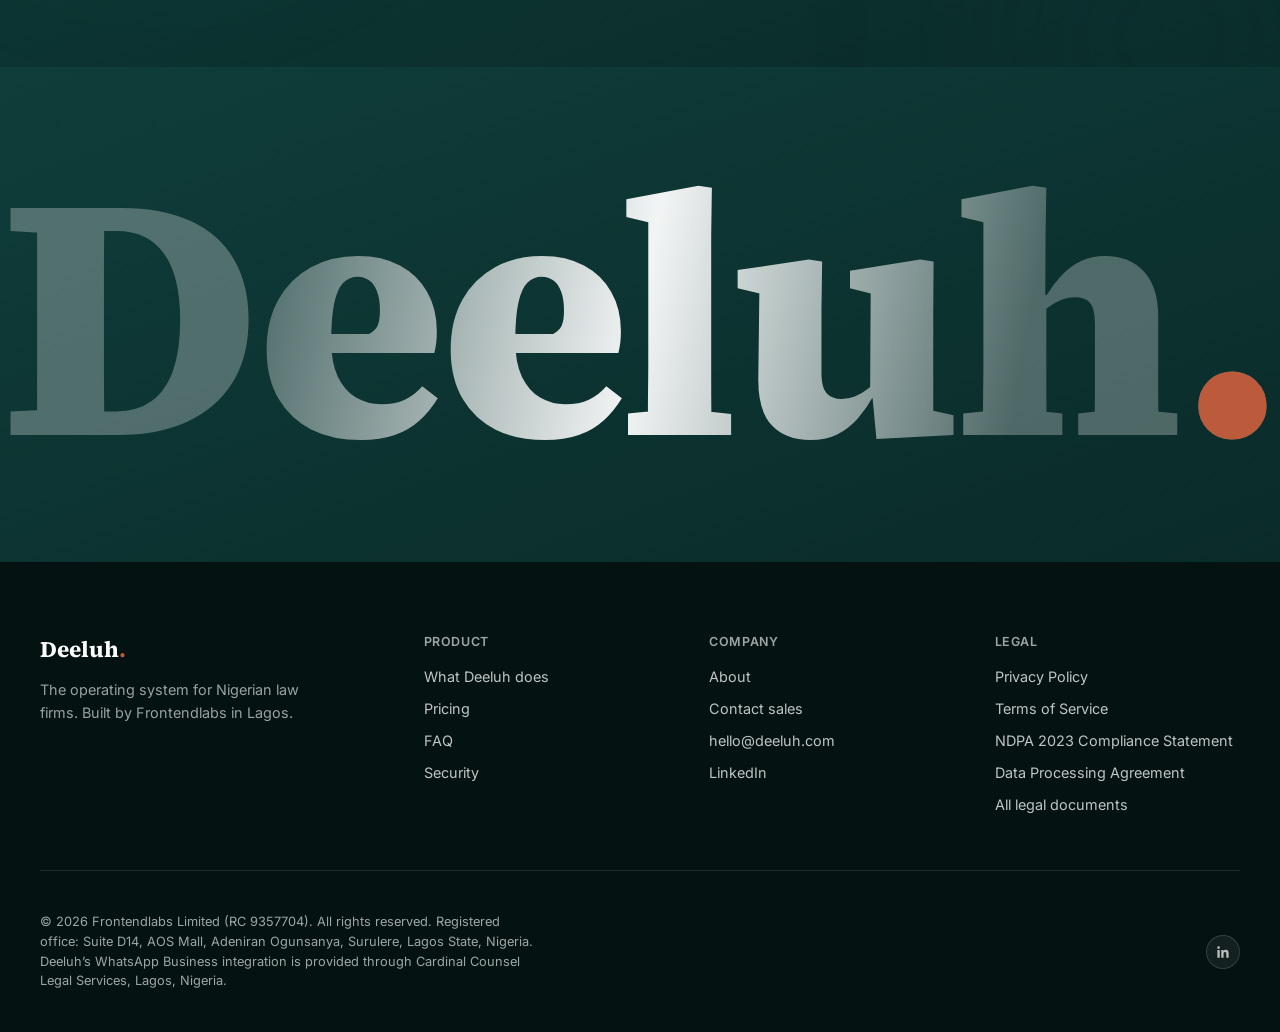
==== commit 452a7278: "fix(pricing): each plan's "Set up your firm" button carries the plan into the app A visitor who pick" ====
--- a/index.html
+++ b/index.html
@@ -2636,7 +2636,7 @@
           <span class="value">₦240,000</span><span class="unit">/ firm / year</span>
         </div>
         <span class="price-card__annual-note">≈ ₦20,000 / firm / month, billed yearly</span>
-        <a href="https://app.deeluh.com/auth/signup" class="price-card__cta">Set up your firm</a>
+        <a href="https://app.deeluh.com/auth/signup?plan=solo&amp;billing=monthly" class="price-card__cta" data-plan="solo">Set up your firm</a>
       </article>
 
       <article class="price-card" data-ngn-monthly="75000" data-ngn-annual="720000">
@@ -2649,7 +2649,7 @@
           <span class="value">₦720,000</span><span class="unit">/ firm / year</span>
         </div>
         <span class="price-card__annual-note">≈ ₦60,000 / firm / month, billed yearly</span>
-        <a href="https://app.deeluh.com/auth/signup" class="price-card__cta">Set up your firm</a>
+        <a href="https://app.deeluh.com/auth/signup?plan=firm&amp;billing=monthly" class="price-card__cta" data-plan="firm">Set up your firm</a>
       </article>
 
       <article class="price-card" data-ngn-monthly="175000" data-ngn-annual="1680000">
@@ -2662,7 +2662,7 @@
           <span class="value">₦1,680,000</span><span class="unit">/ firm / year</span>
         </div>
         <span class="price-card__annual-note">≈ ₦140,000 / firm / month, billed yearly</span>
-        <a href="https://app.deeluh.com/auth/signup" class="price-card__cta">Set up your firm</a>
+        <a href="https://app.deeluh.com/auth/signup?plan=scale&amp;billing=monthly" class="price-card__cta" data-plan="scale">Set up your firm</a>
       </article>
 
       <article class="price-card">
@@ -2713,6 +2713,9 @@
     const pricingSection = document.querySelector('.pricing');
     const billingToggle = document.getElementById('billingToggle');
     const billingLabels = document.querySelectorAll('.billing-toggle span[data-label]');
+    // Each plan's "Set up your firm" link names its plan and the billing on show. The monthly
+    // link is written in the page, so it works without scripts; the switch changes only `billing`.
+    const planLinks = document.querySelectorAll('.price-card__cta[data-plan]');
     if (!pricingSection || !billingToggle) return;
 
     billingToggle.addEventListener('click', () => {
@@ -2721,6 +2724,11 @@
       billingLabels.forEach(label => {
         const matches = (label.dataset.label === 'annual') === isAnnual;
         label.classList.toggle('is-active', matches);
+      });
+      planLinks.forEach(link => {
+        const url = new URL(link.href);
+        url.searchParams.set('billing', isAnnual ? 'yearly' : 'monthly');
+        link.href = url.toString();
       });
     });
   })();
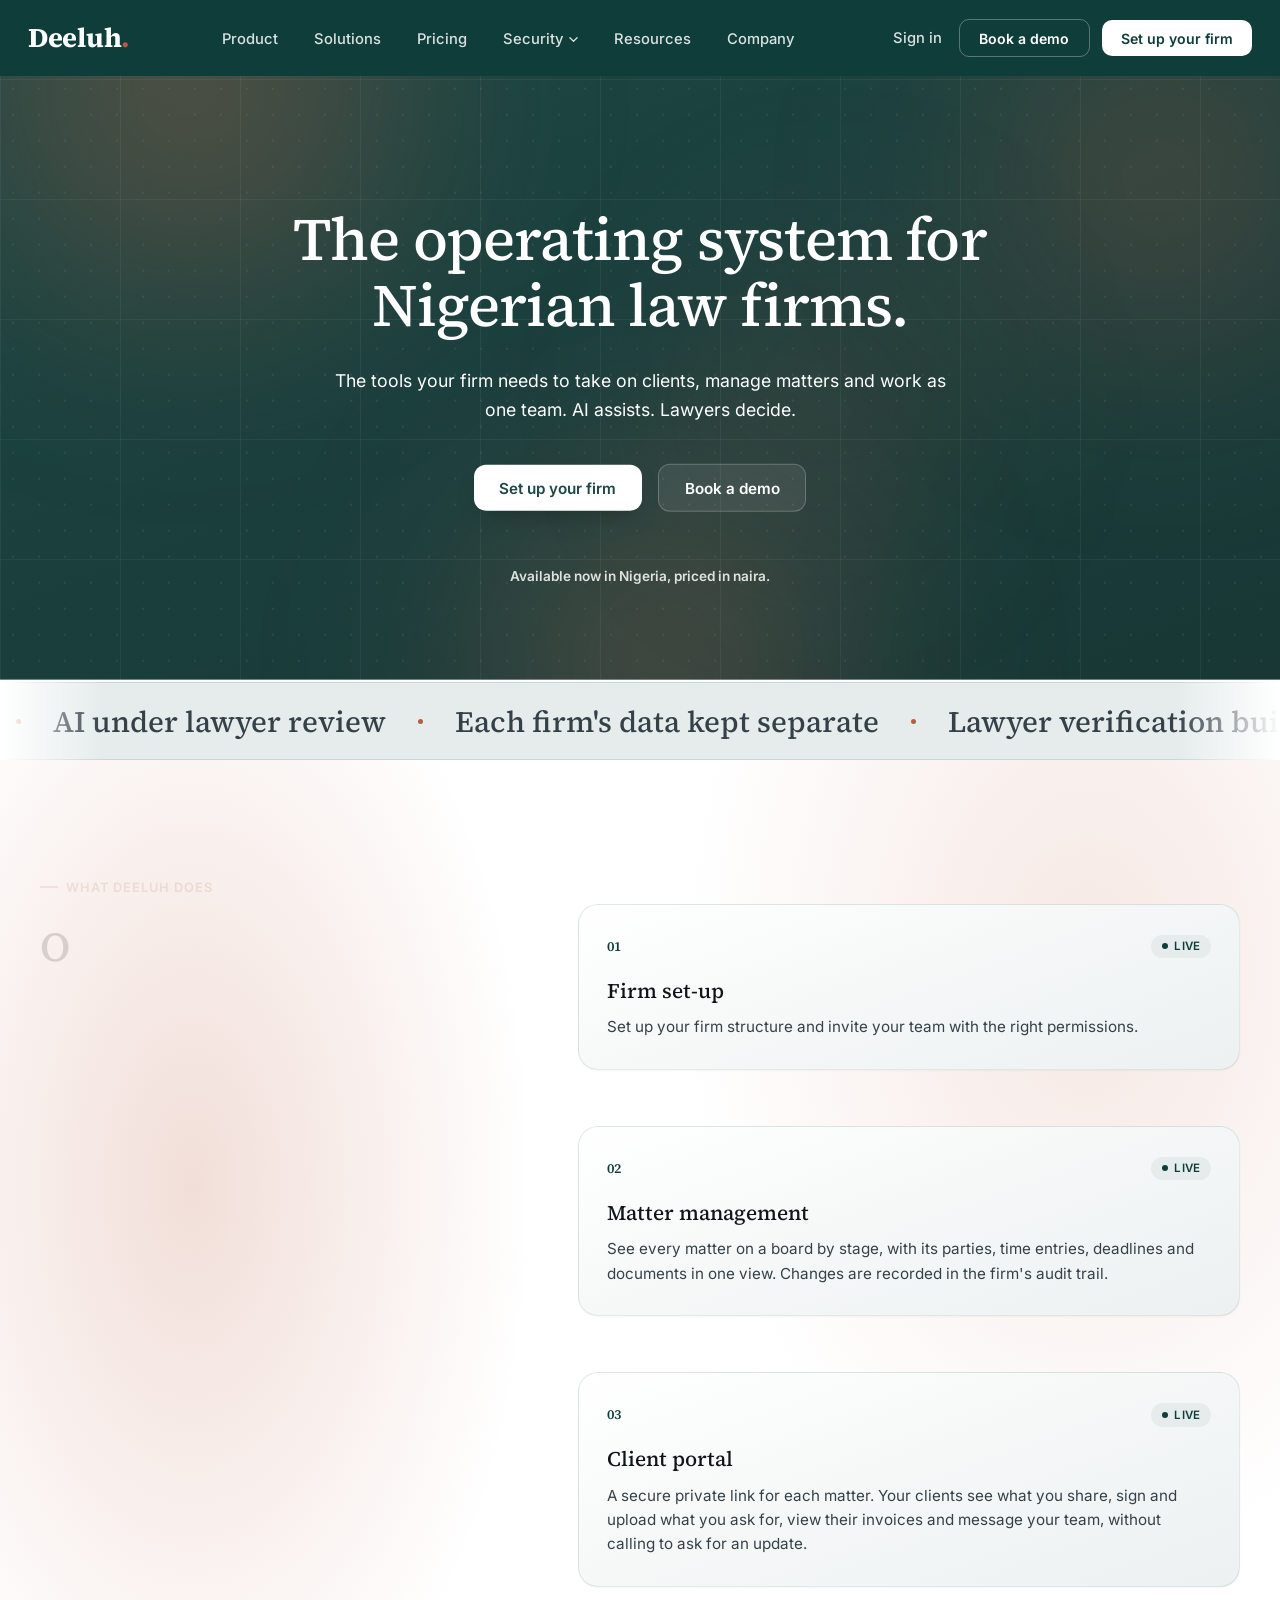
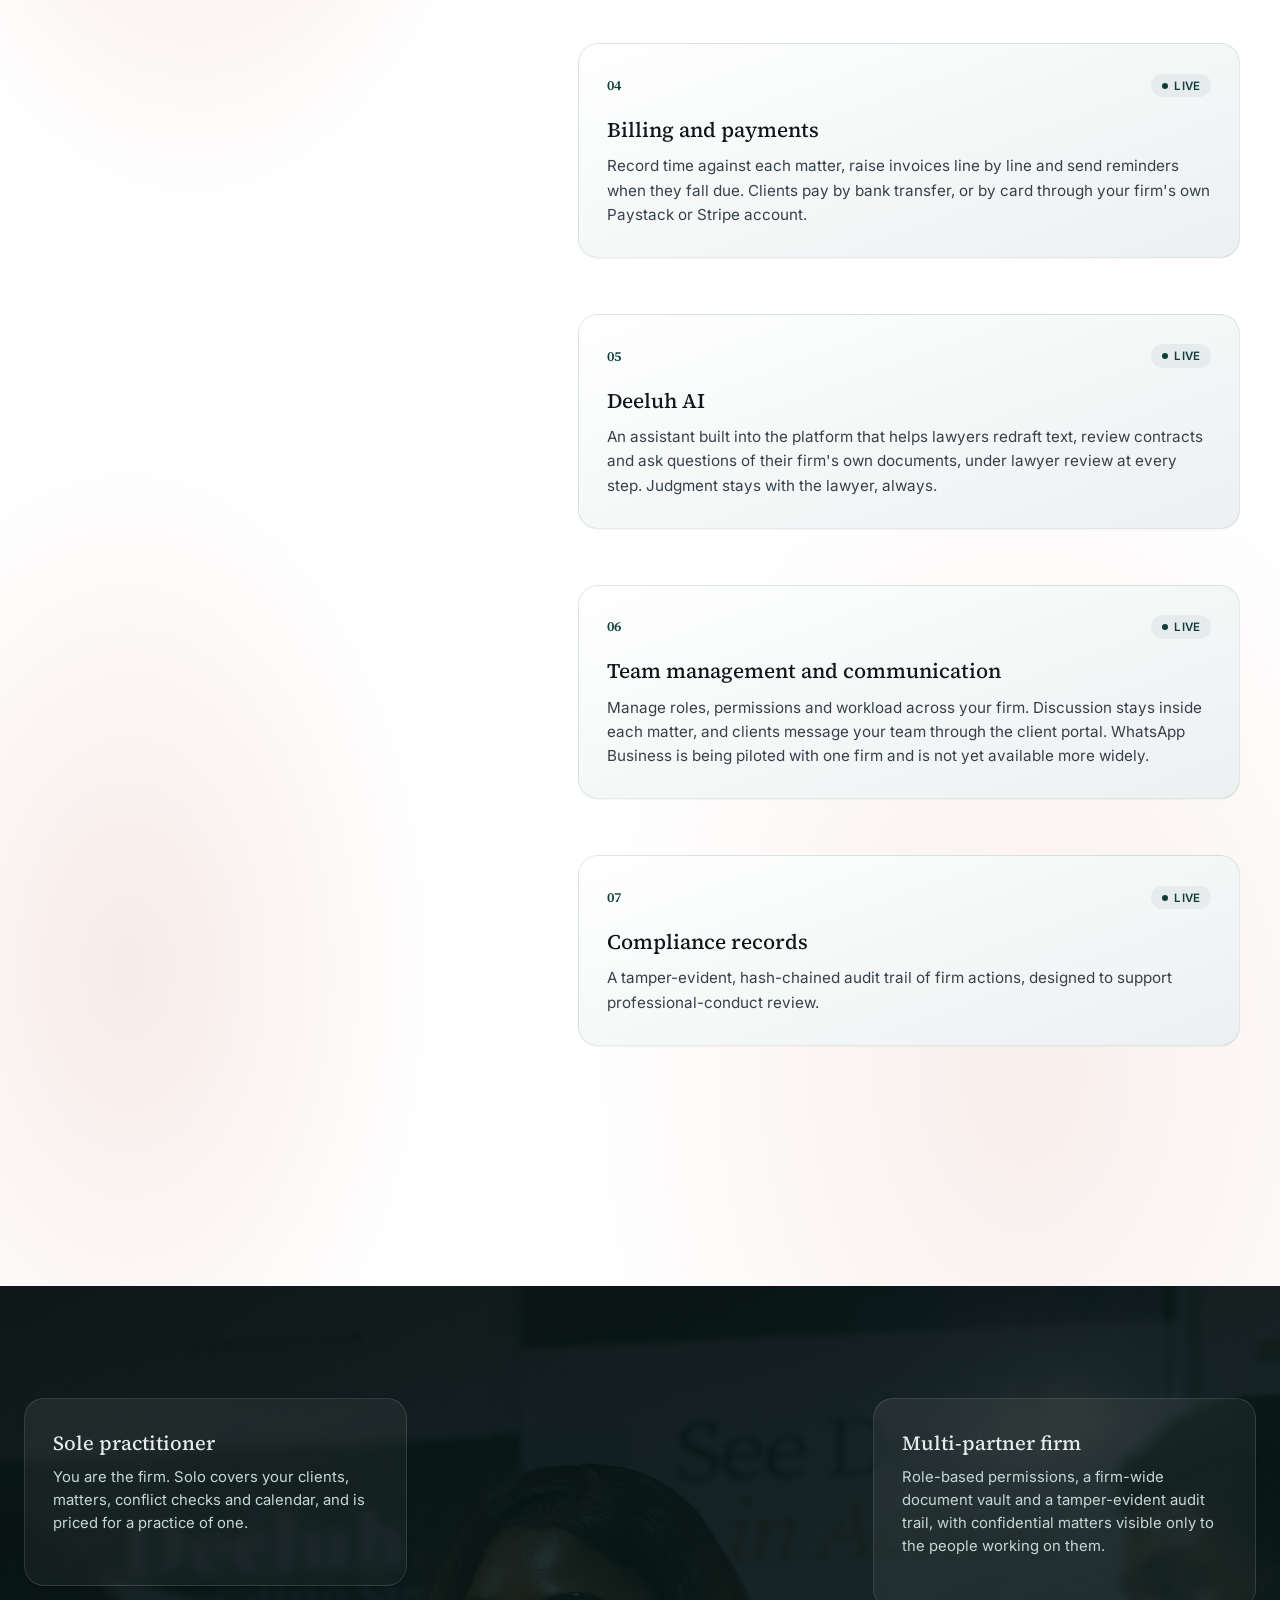
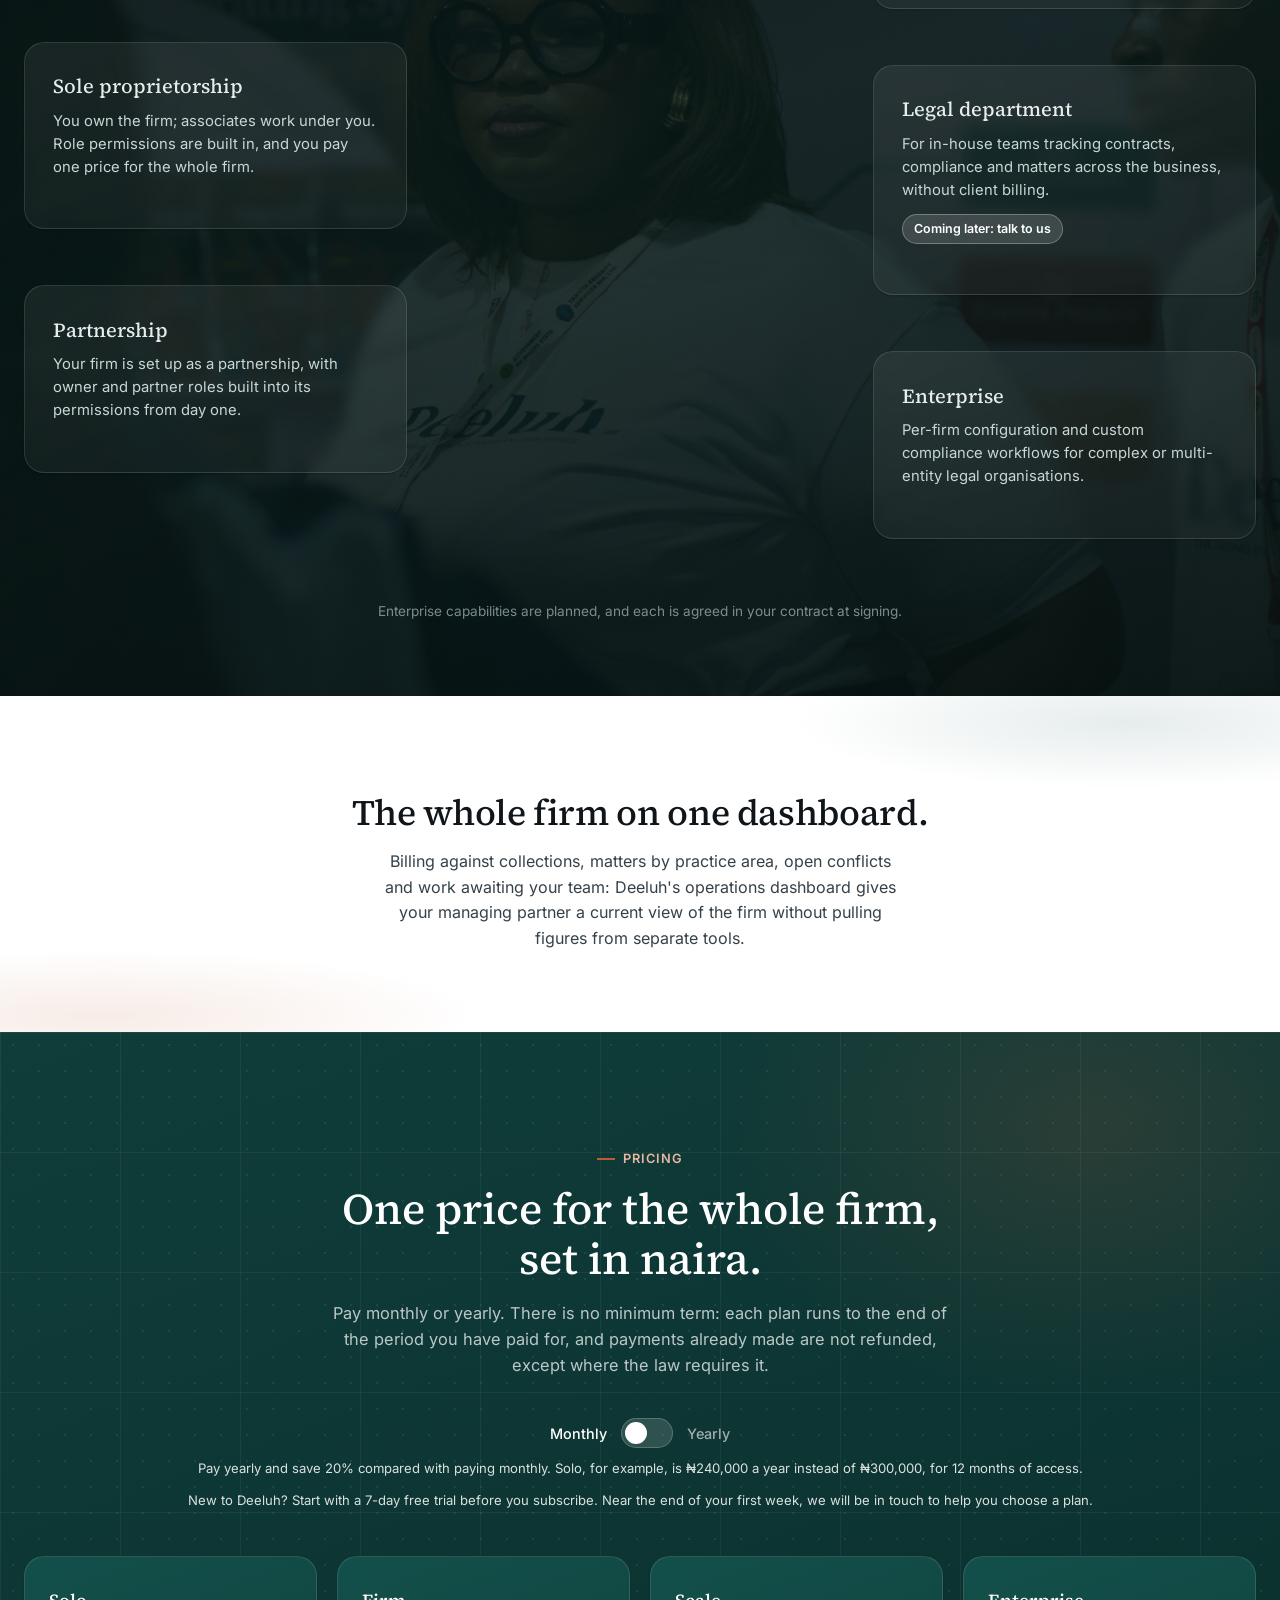
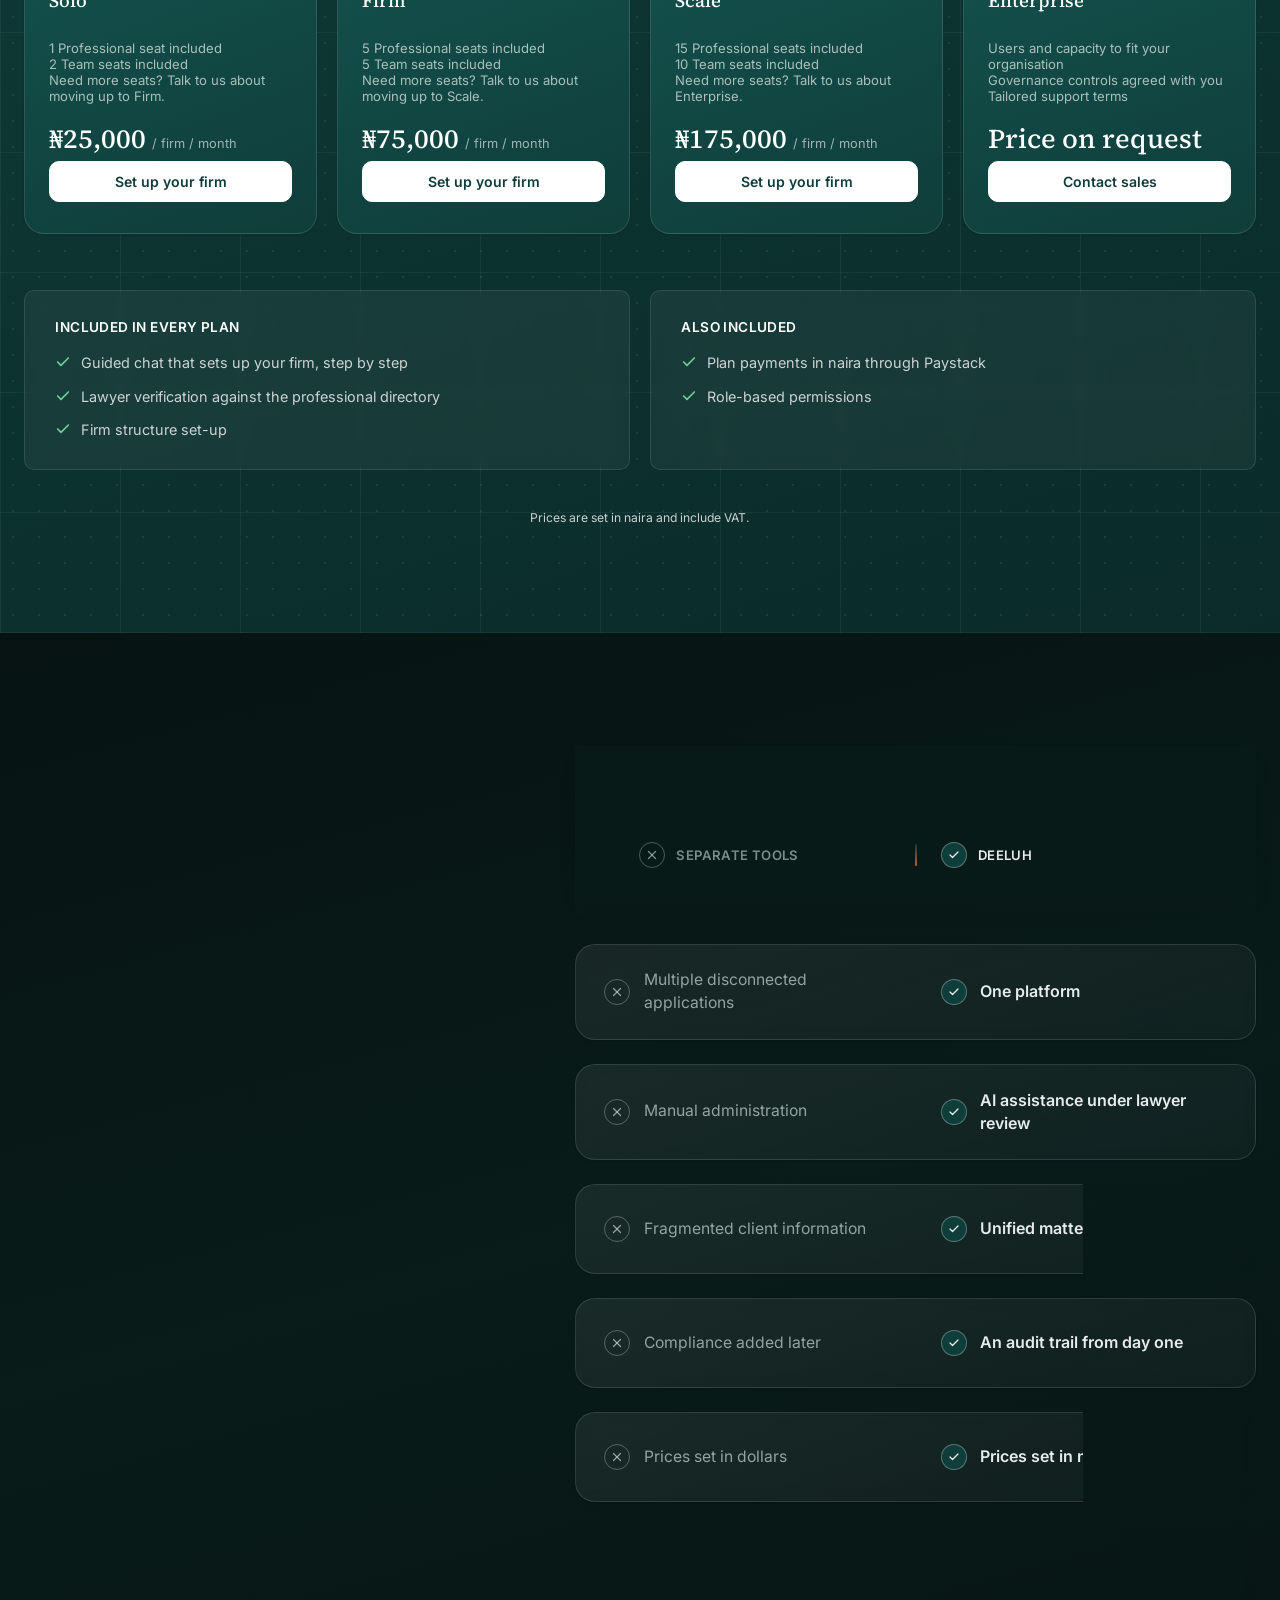
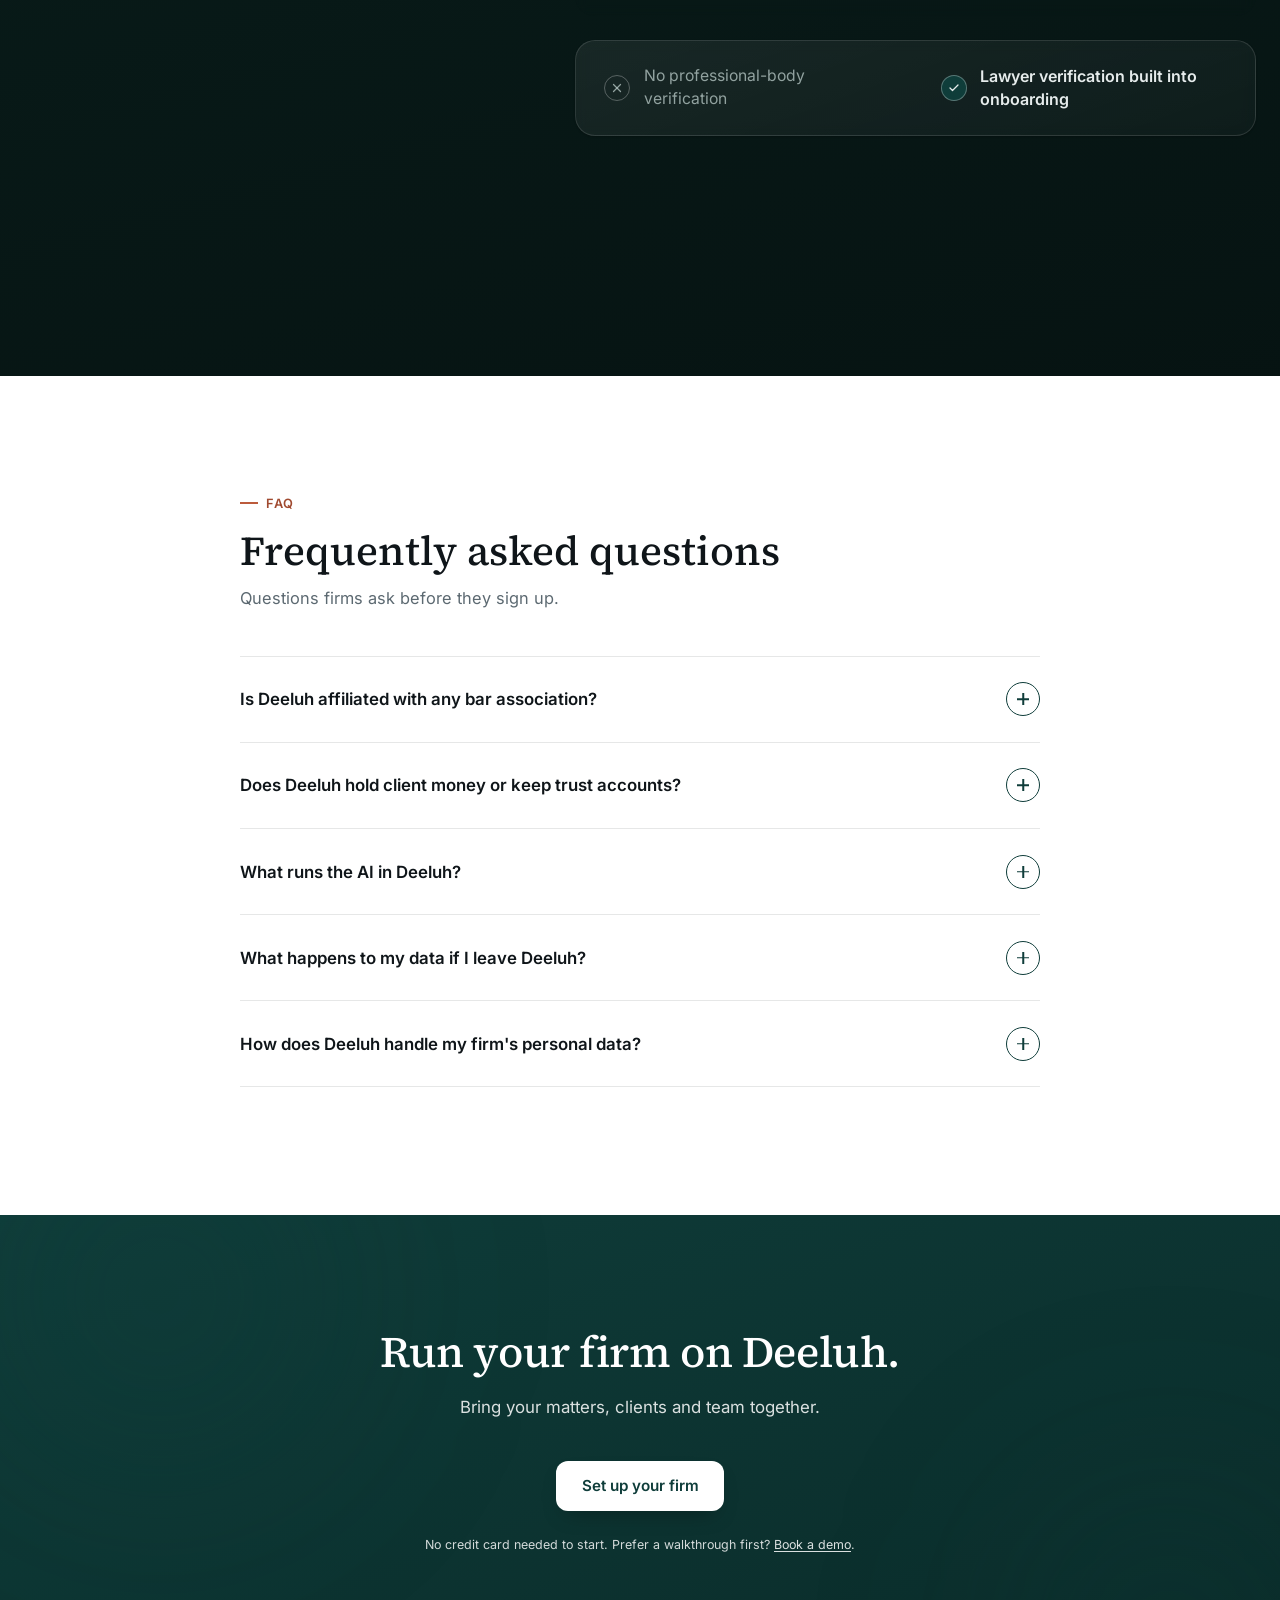
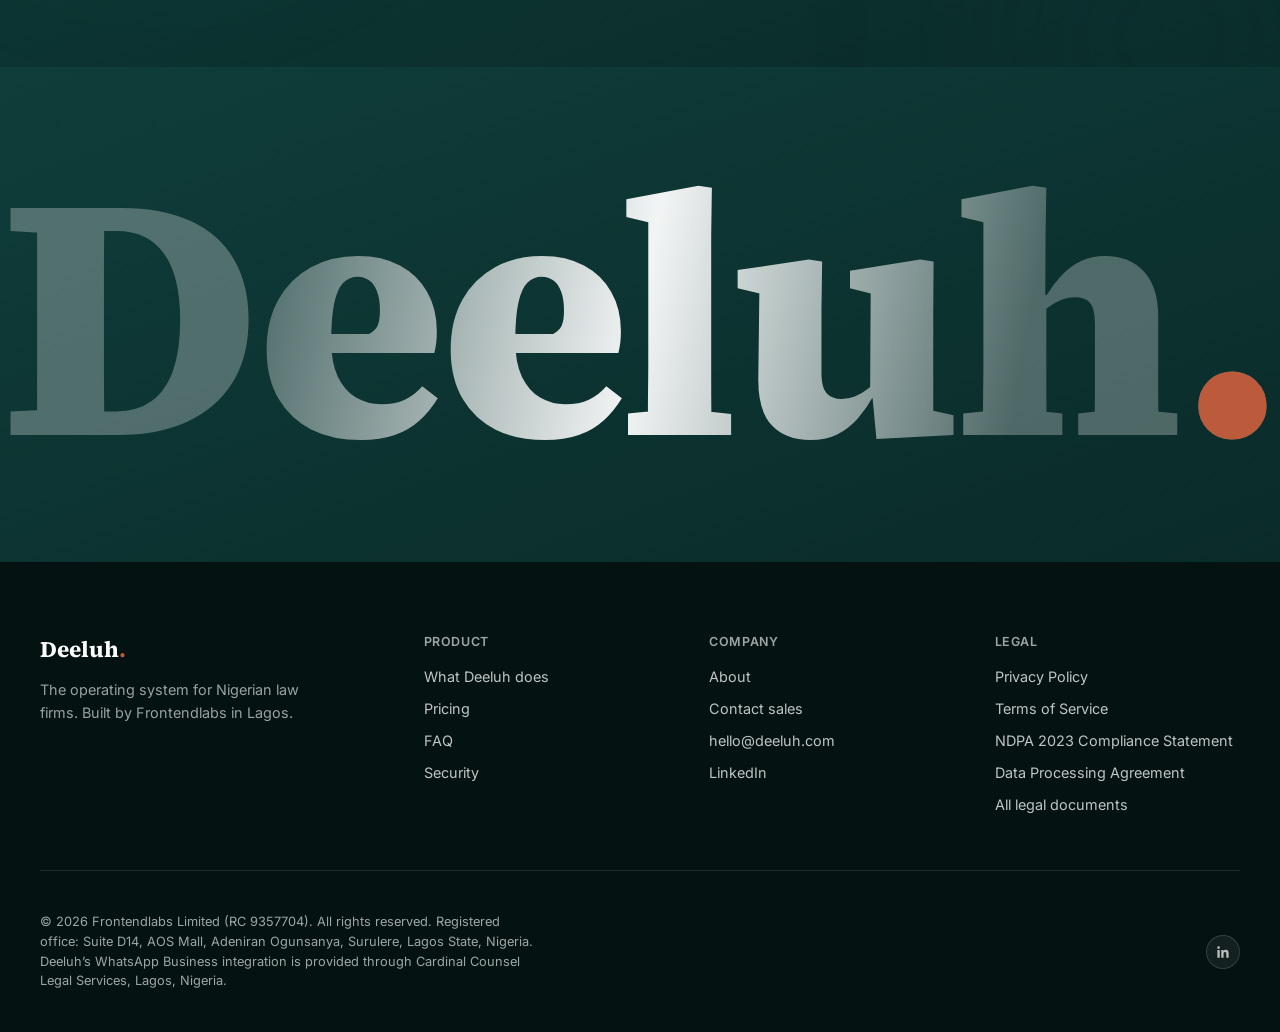
==== commit 2209ec2c: "fix(pricing): plan buttons say which plan; the switch rule reads only scripts that run Fixes from th" ====
--- a/index.html
+++ b/index.html
@@ -2627,7 +2627,7 @@
     <div class="pricing-grid" id="pricingGrid">
 
       <article class="price-card" data-ngn-monthly="25000" data-ngn-annual="240000">
-        <p class="price-card__tier">Solo</p>
+        <p class="price-card__tier" id="tier-solo">Solo</p>
         <p class="price-card__scope">1 Professional seat included<br>2 Team seats included<br>Need more seats? Talk to us about moving up to Firm.</p>
         <div class="price-card__amount price-monthly">
           <span class="value">₦25,000</span><span class="unit">/ firm / month</span>
@@ -2636,11 +2636,11 @@
           <span class="value">₦240,000</span><span class="unit">/ firm / year</span>
         </div>
         <span class="price-card__annual-note">≈ ₦20,000 / firm / month, billed yearly</span>
-        <a href="https://app.deeluh.com/auth/signup?plan=solo&amp;billing=monthly" class="price-card__cta" data-plan="solo">Set up your firm</a>
+        <a href="https://app.deeluh.com/auth/signup?plan=solo&amp;billing=monthly" class="price-card__cta" data-plan="solo" aria-describedby="tier-solo">Set up your firm</a>
       </article>
 
       <article class="price-card" data-ngn-monthly="75000" data-ngn-annual="720000">
-        <p class="price-card__tier">Firm</p>
+        <p class="price-card__tier" id="tier-firm">Firm</p>
         <p class="price-card__scope">5 Professional seats included<br>5 Team seats included<br>Need more seats? Talk to us about moving up to Scale.</p>
         <div class="price-card__amount price-monthly">
           <span class="value">₦75,000</span><span class="unit">/ firm / month</span>
@@ -2649,11 +2649,11 @@
           <span class="value">₦720,000</span><span class="unit">/ firm / year</span>
         </div>
         <span class="price-card__annual-note">≈ ₦60,000 / firm / month, billed yearly</span>
-        <a href="https://app.deeluh.com/auth/signup?plan=firm&amp;billing=monthly" class="price-card__cta" data-plan="firm">Set up your firm</a>
+        <a href="https://app.deeluh.com/auth/signup?plan=firm&amp;billing=monthly" class="price-card__cta" data-plan="firm" aria-describedby="tier-firm">Set up your firm</a>
       </article>
 
       <article class="price-card" data-ngn-monthly="175000" data-ngn-annual="1680000">
-        <p class="price-card__tier">Scale</p>
+        <p class="price-card__tier" id="tier-scale">Scale</p>
         <p class="price-card__scope">15 Professional seats included<br>10 Team seats included<br>Need more seats? Talk to us about Enterprise.</p>
         <div class="price-card__amount price-monthly">
           <span class="value">₦175,000</span><span class="unit">/ firm / month</span>
@@ -2662,7 +2662,7 @@
           <span class="value">₦1,680,000</span><span class="unit">/ firm / year</span>
         </div>
         <span class="price-card__annual-note">≈ ₦140,000 / firm / month, billed yearly</span>
-        <a href="https://app.deeluh.com/auth/signup?plan=scale&amp;billing=monthly" class="price-card__cta" data-plan="scale">Set up your firm</a>
+        <a href="https://app.deeluh.com/auth/signup?plan=scale&amp;billing=monthly" class="price-card__cta" data-plan="scale" aria-describedby="tier-scale">Set up your firm</a>
       </article>
 
       <article class="price-card">
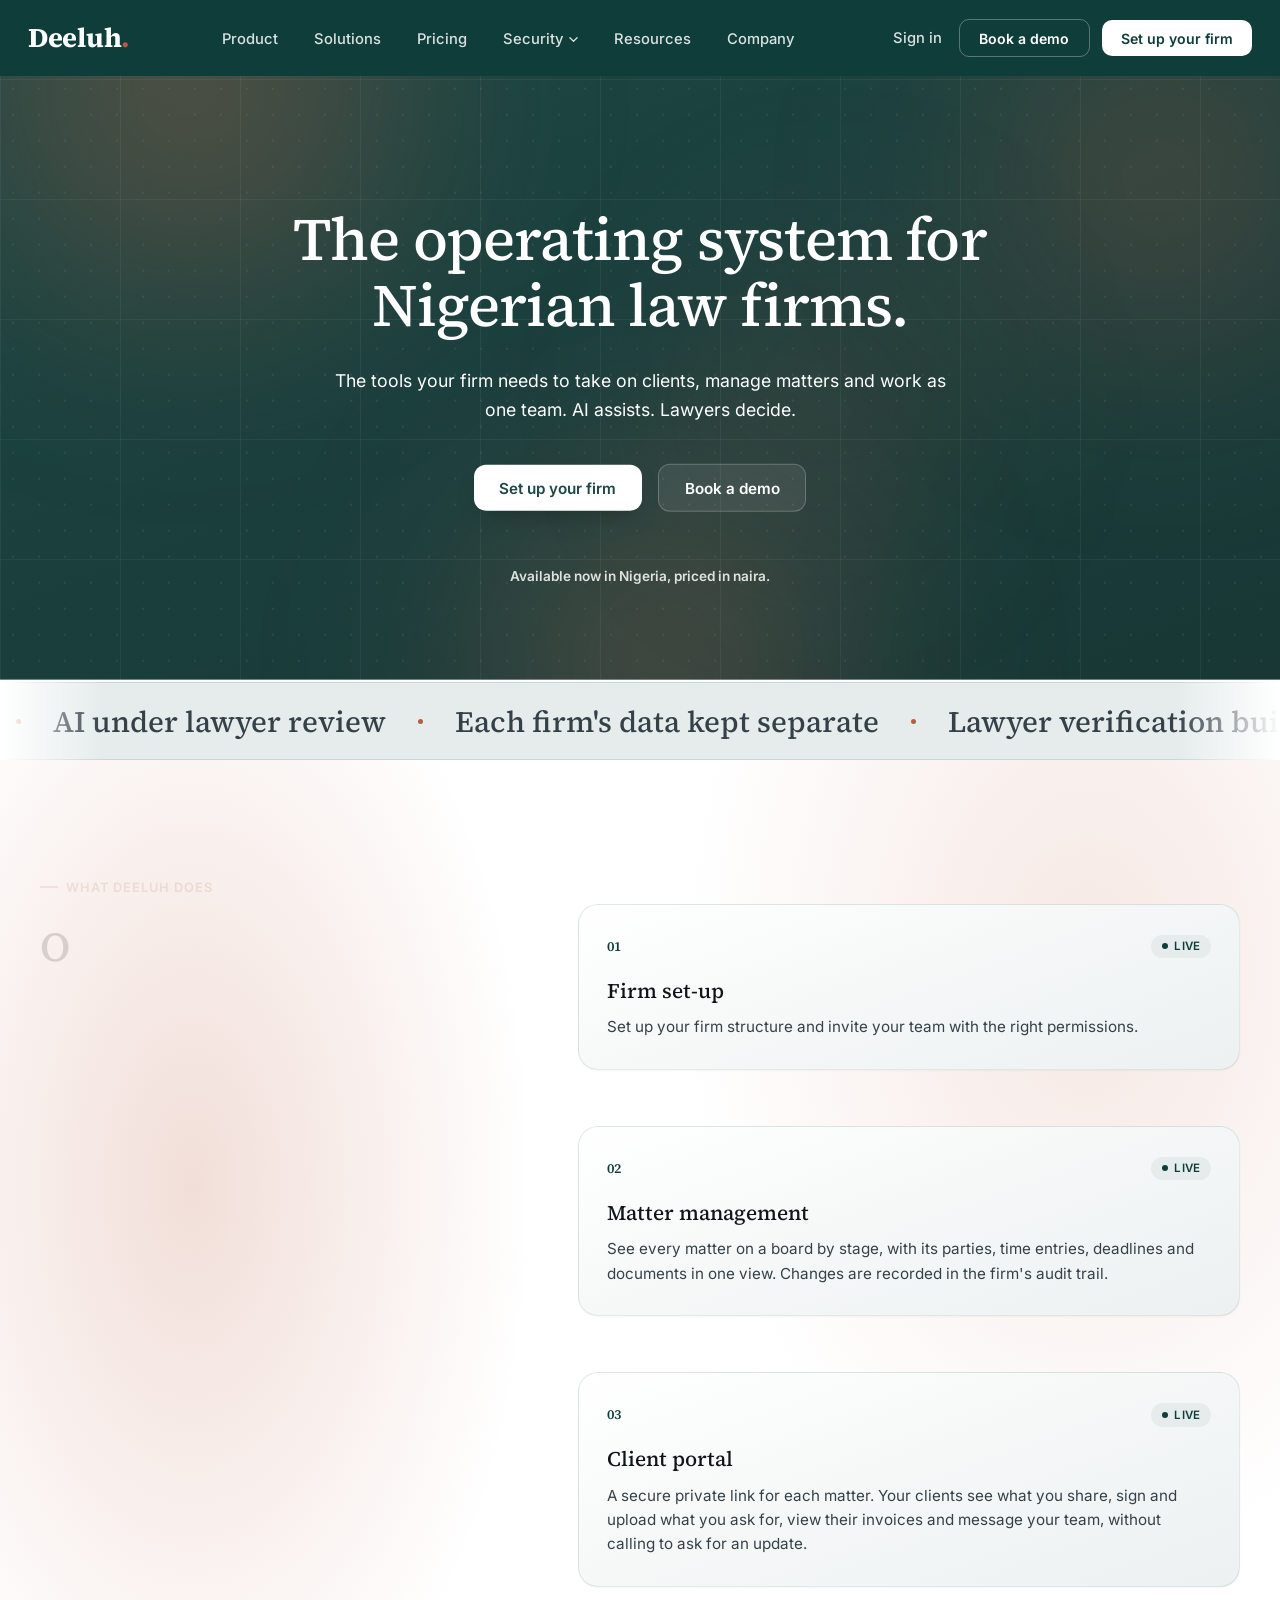
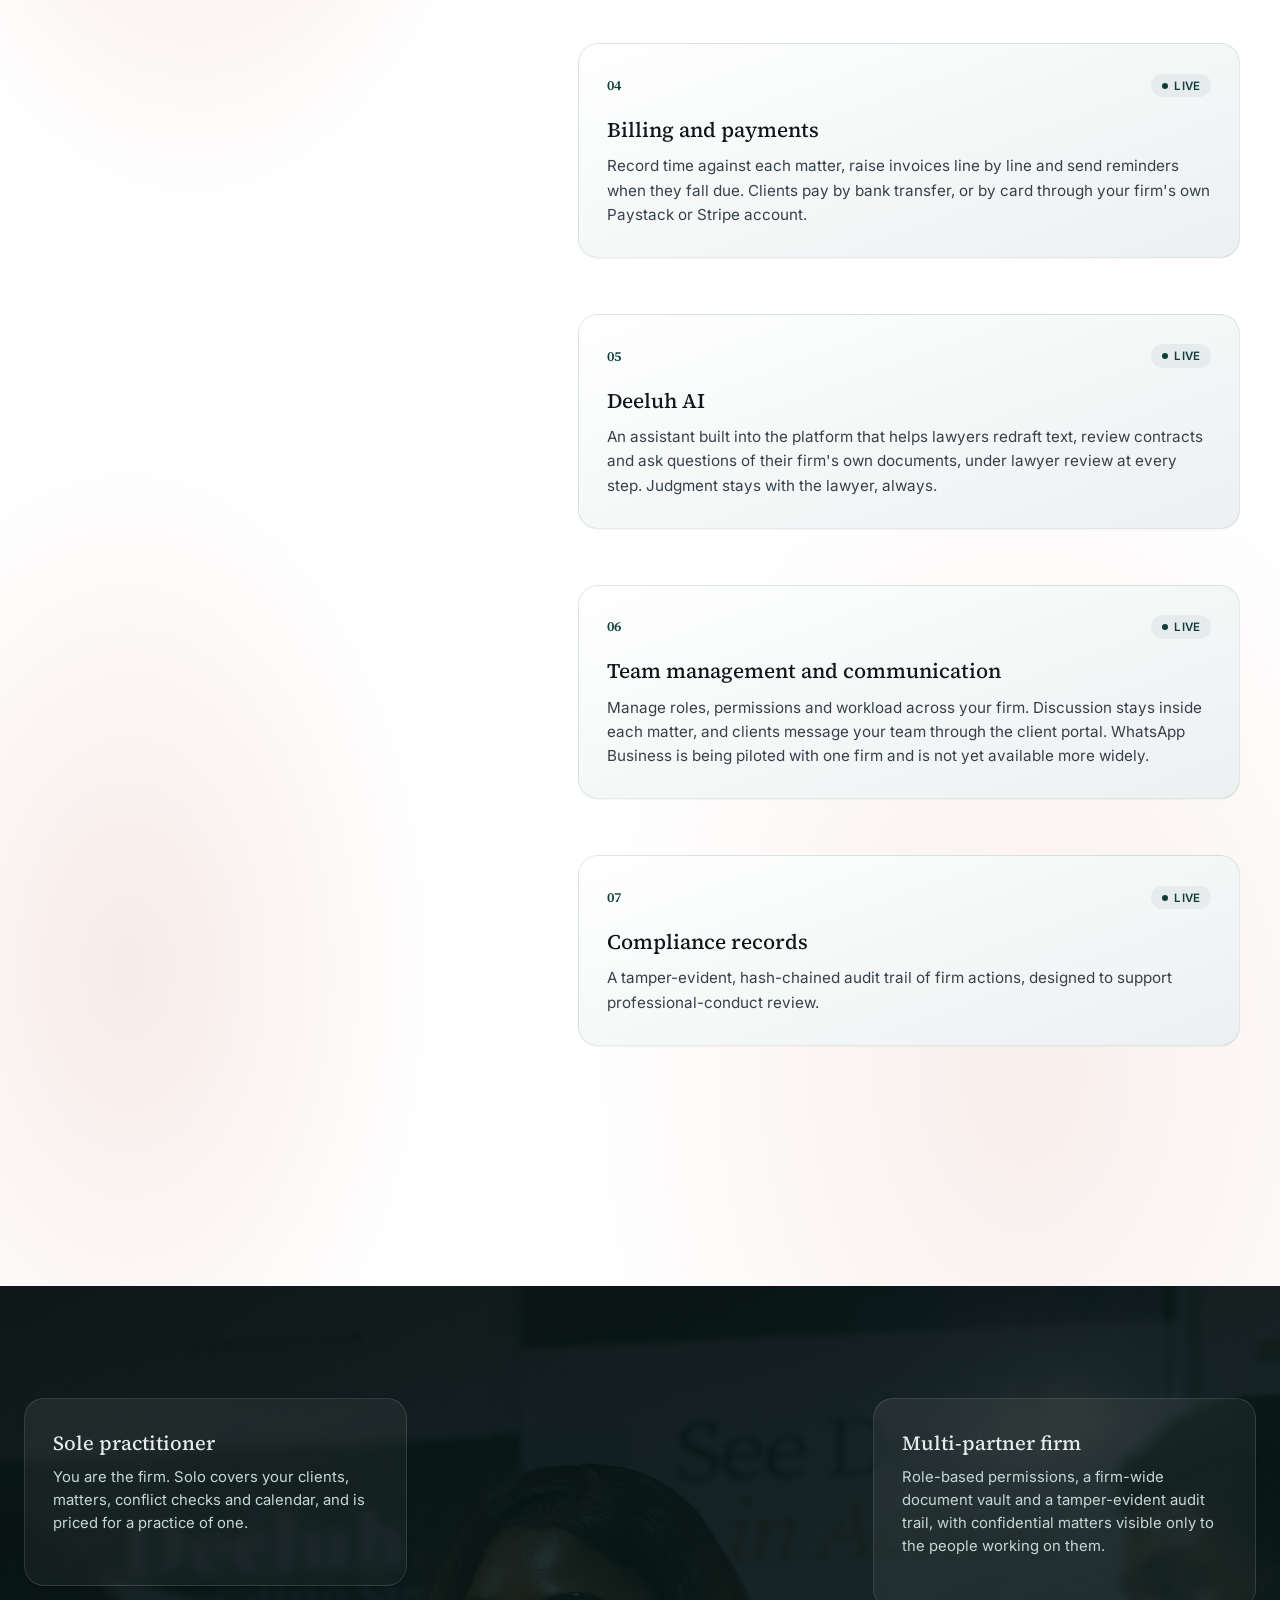
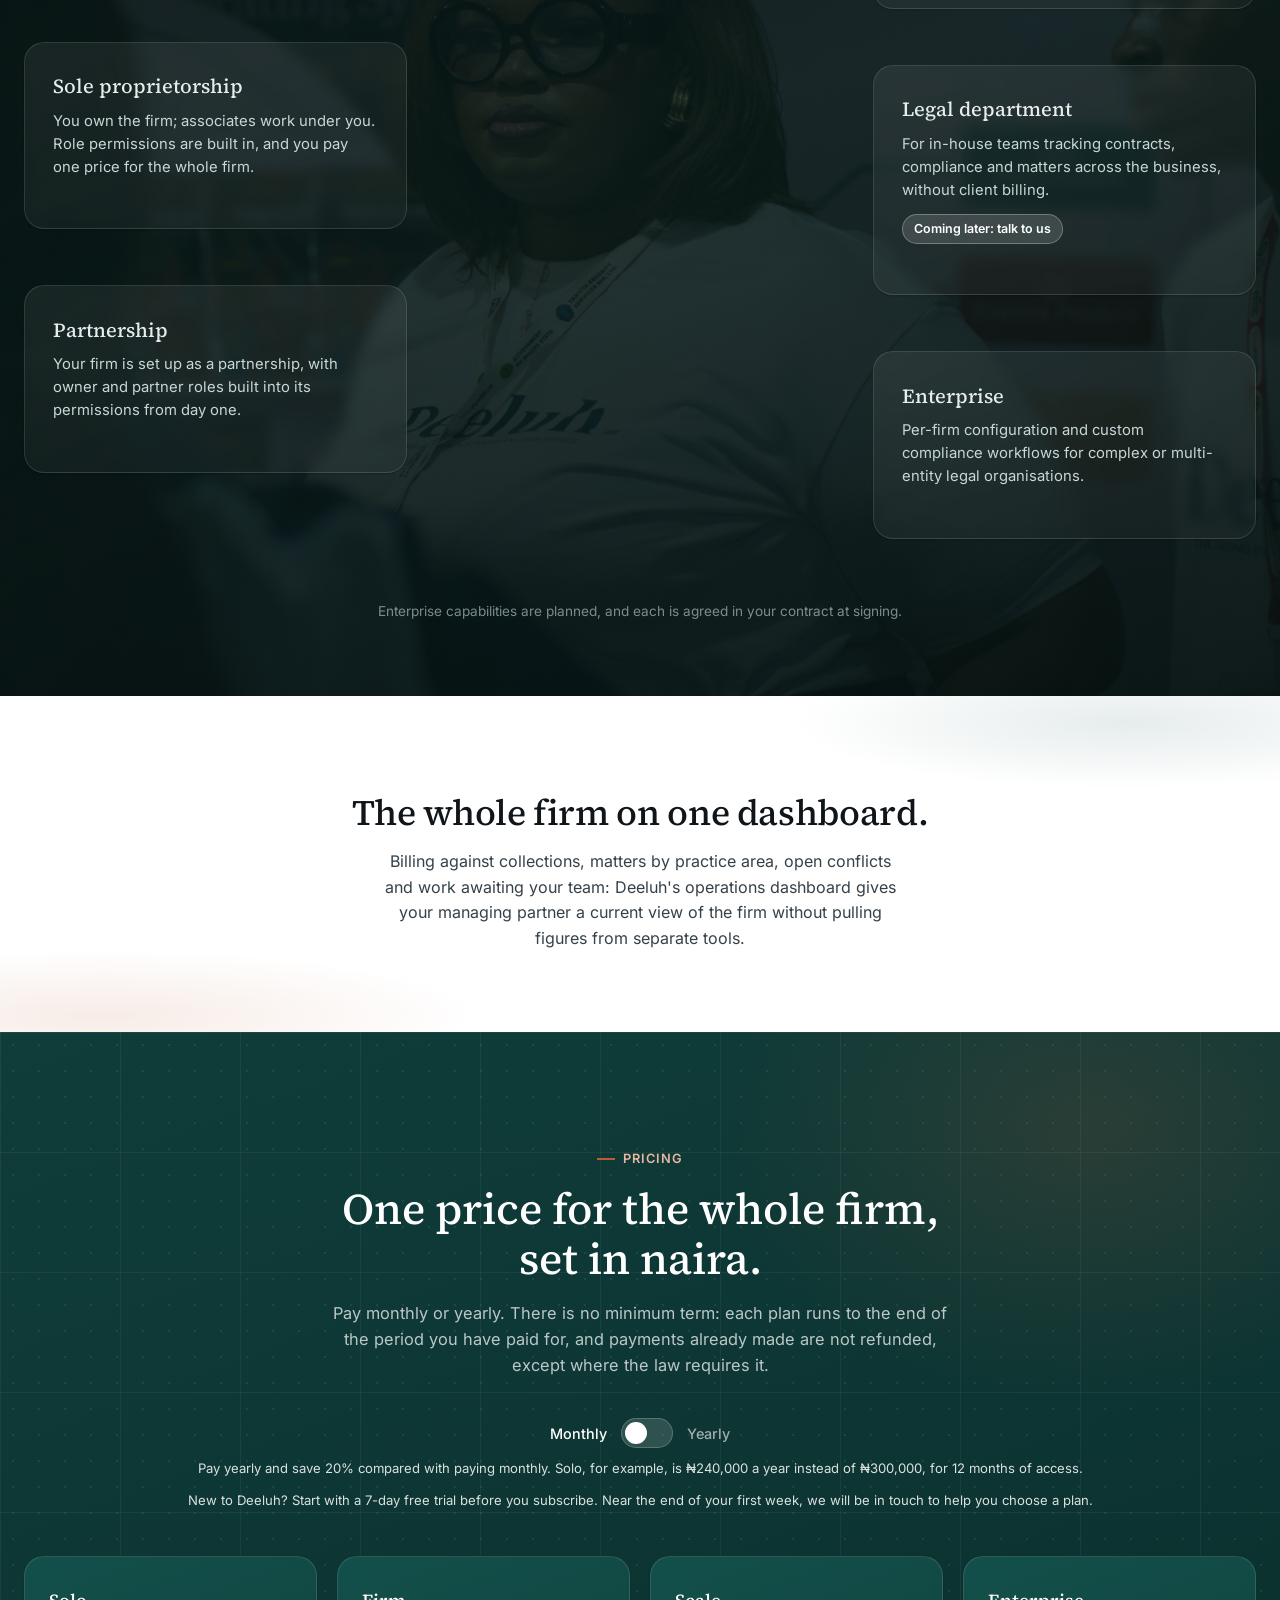
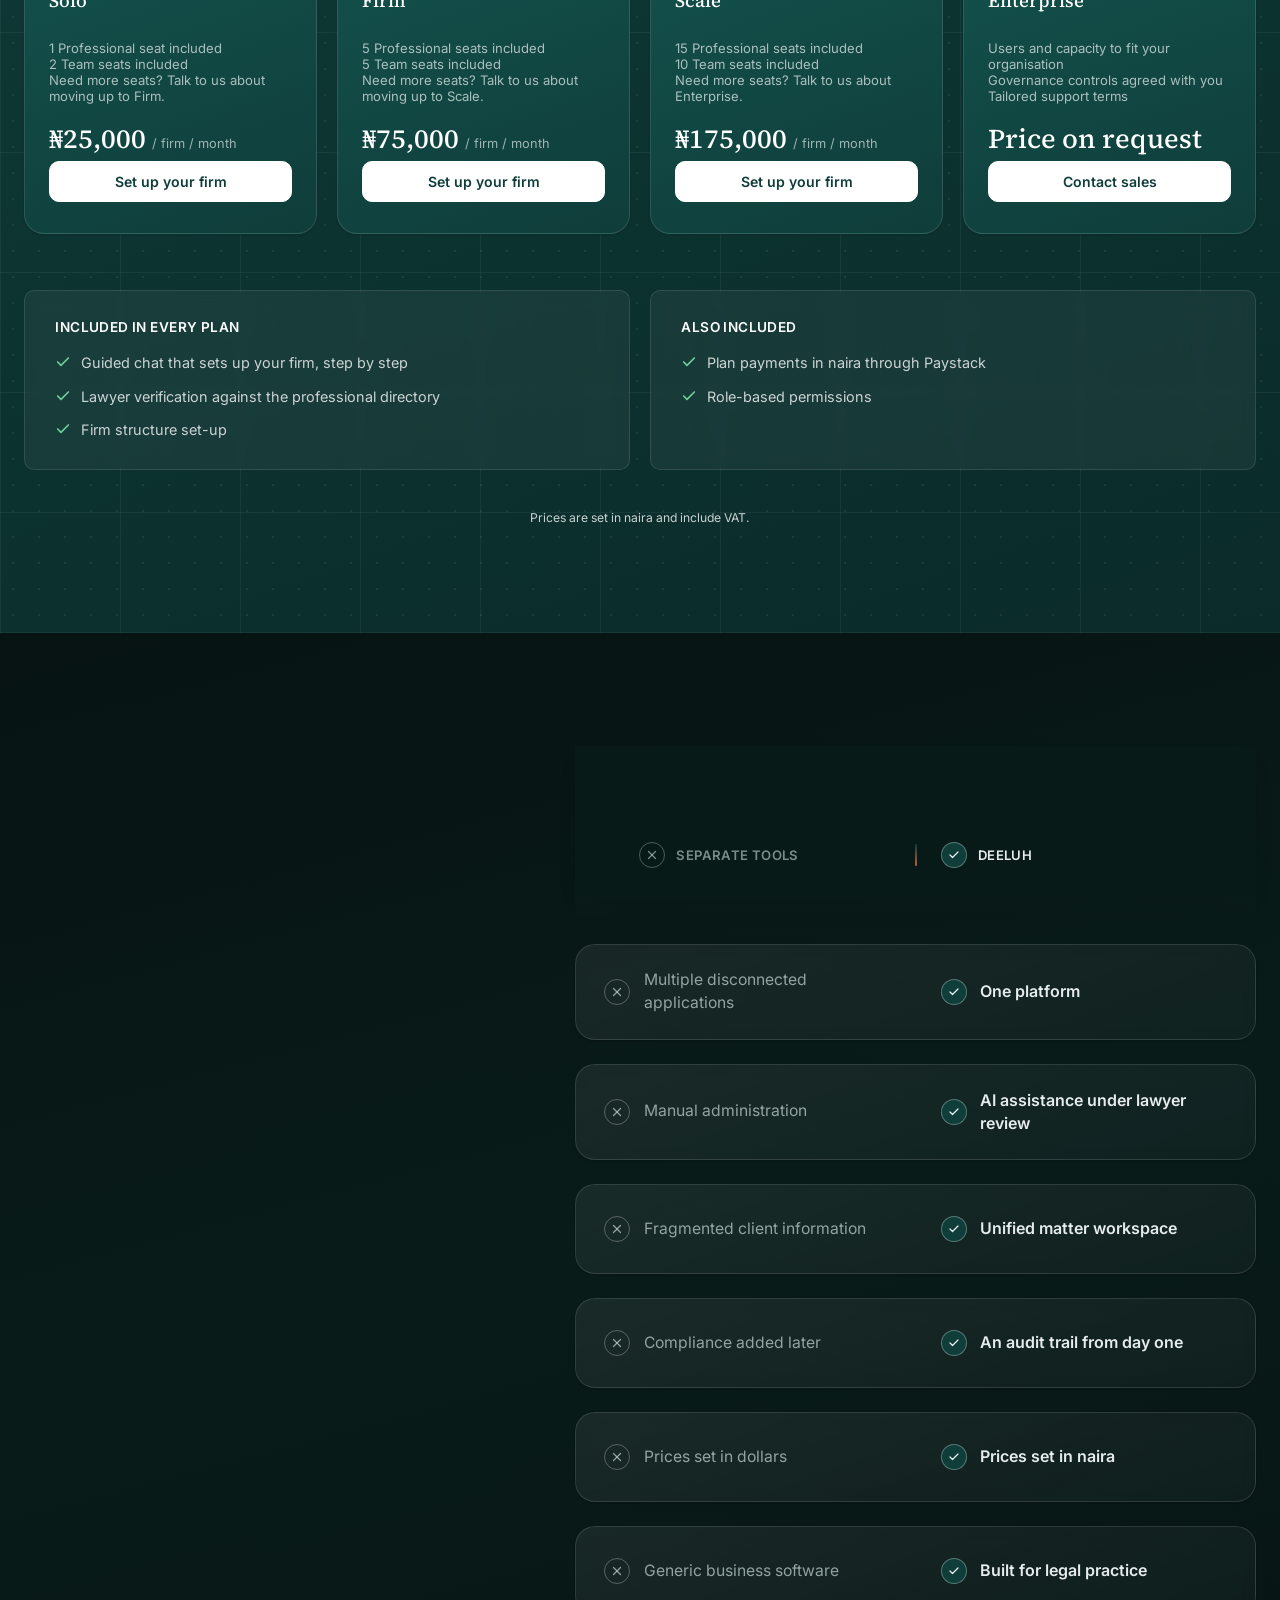
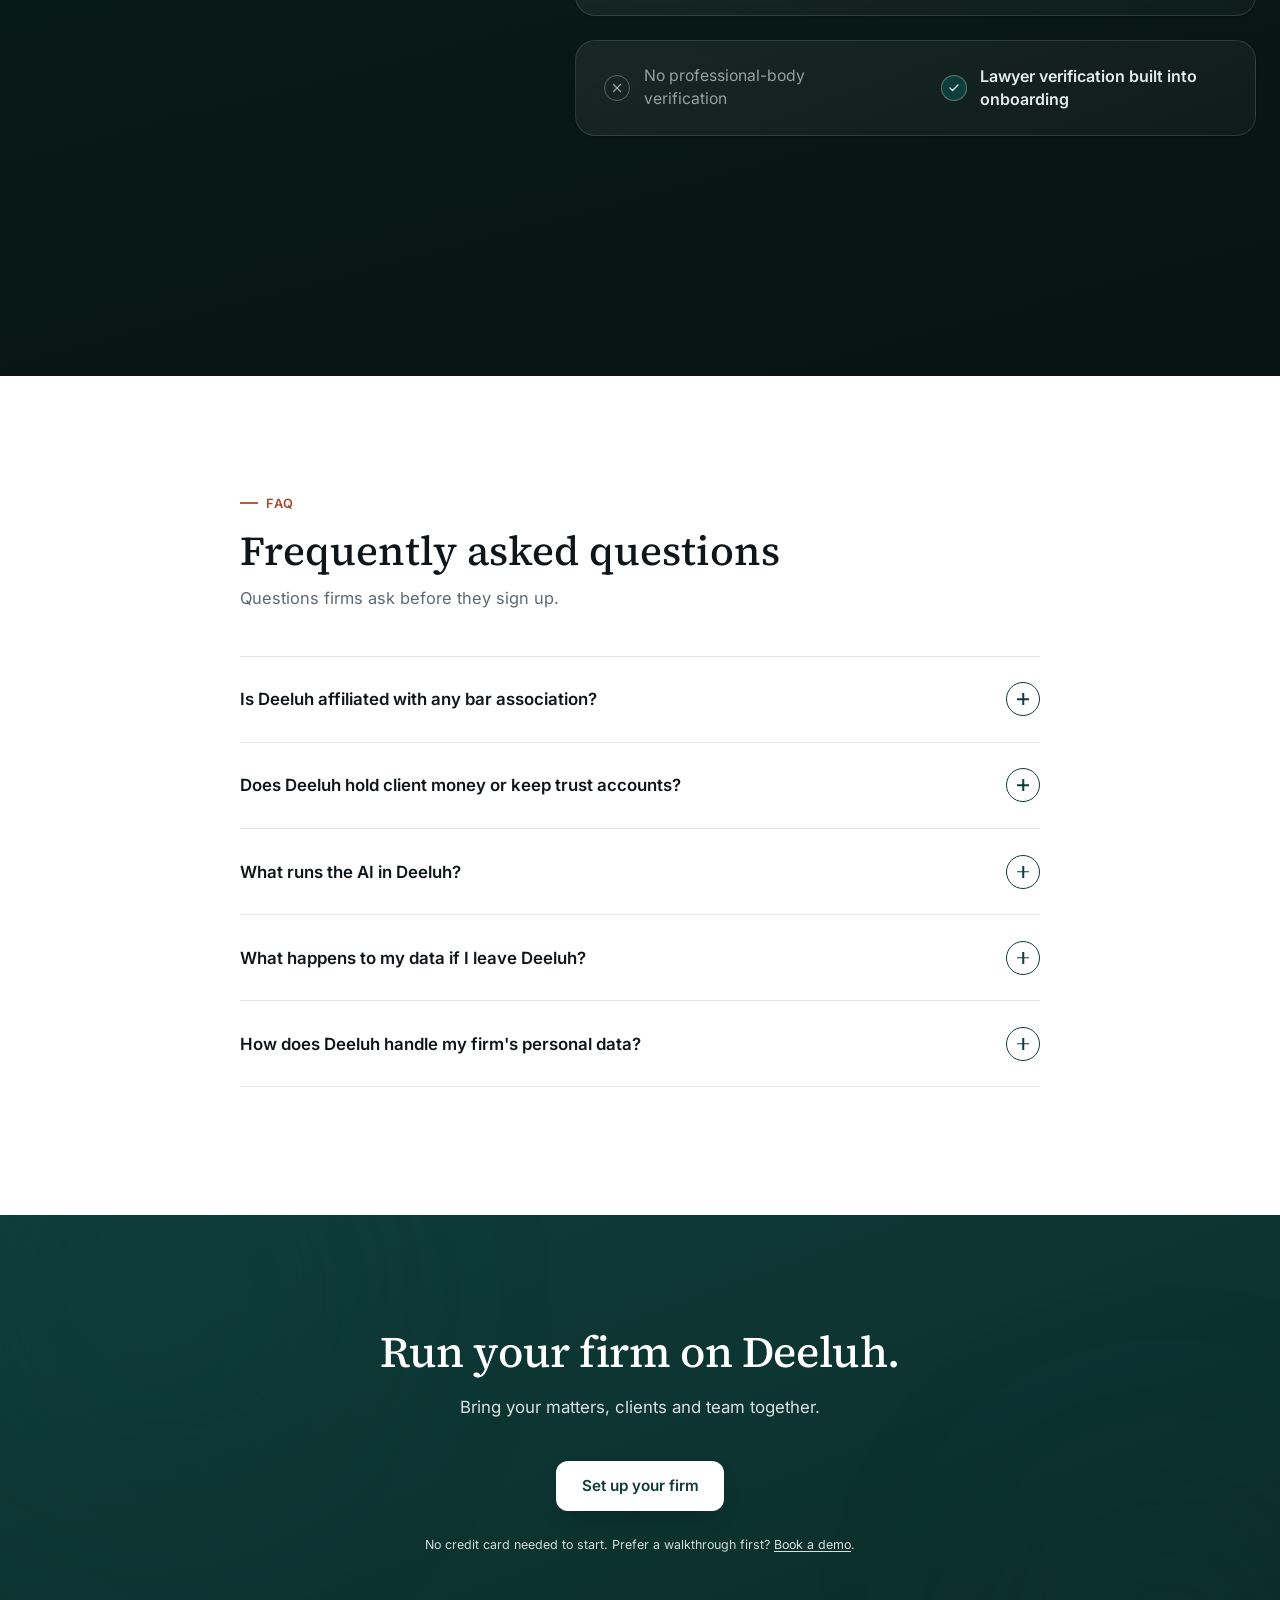
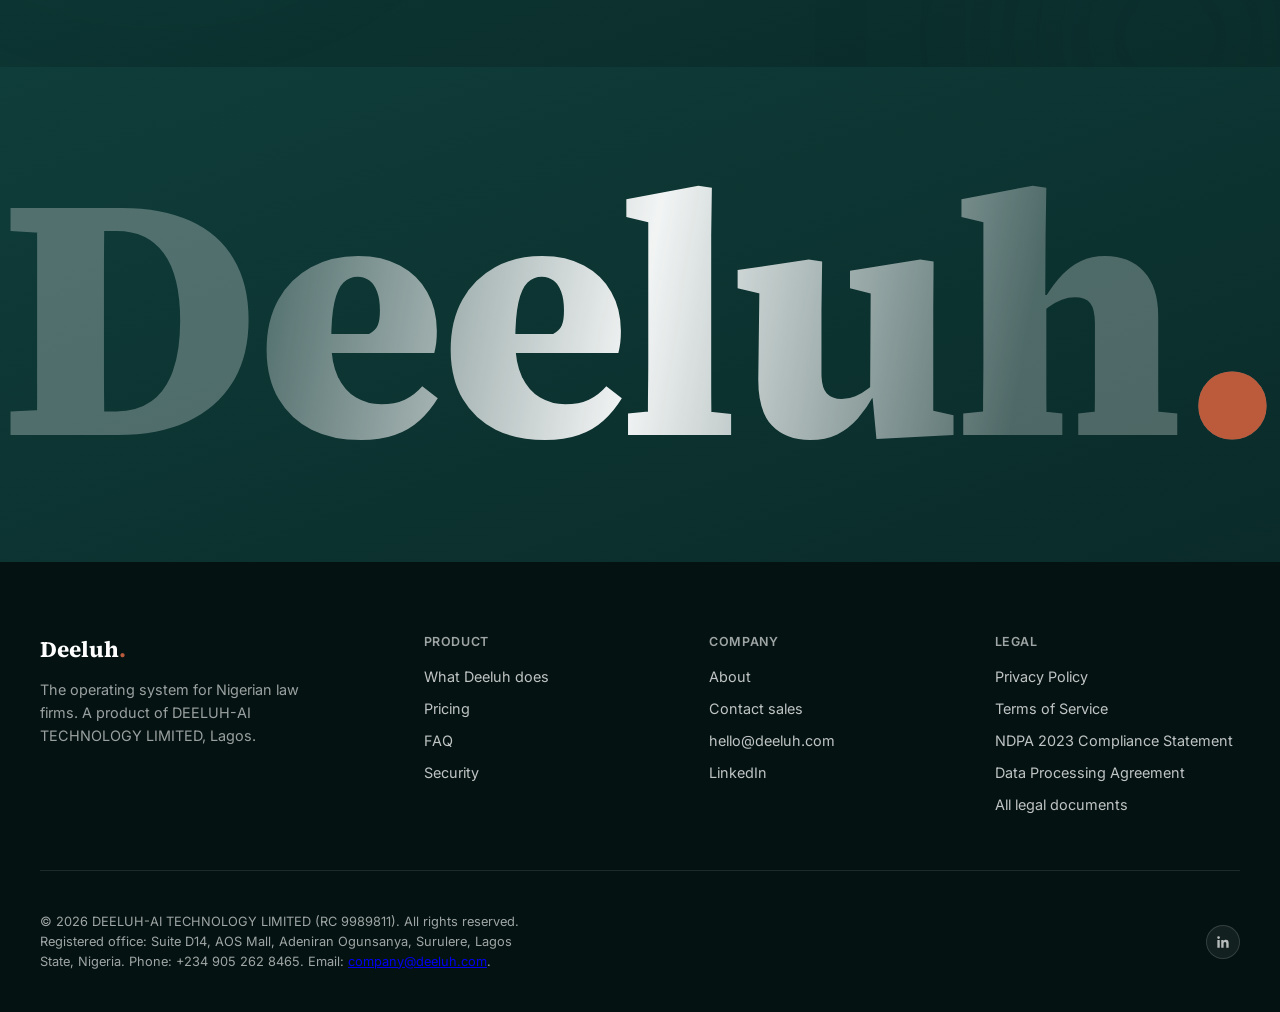
==== commit d79b2e20: "fix(site): name DEELUH-AI TECHNOLOGY LIMITED as Deeluh's owner and operator Meta business verificati" ====
--- a/index.html
+++ b/index.html
@@ -3161,7 +3161,7 @@
   
         <div class="footer-brand">
           <p class="footer-brand__name"><a href="index.html">Deeluh<span class="wordmark__dot">.</span></a></p>
-          <p class="footer-brand__tagline">The operating system for Nigerian law firms. Built by Frontendlabs in Lagos.</p>
+          <p class="footer-brand__tagline">The operating system for Nigerian law firms. A product of DEELUH-AI TECHNOLOGY LIMITED, Lagos.</p>
         </div>
   
         <div class="footer-col">
@@ -3198,7 +3198,7 @@
       </div>
   
       <div class="footer-bottom">
-        <p class="footer-bottom__legal">© 2026 Frontendlabs Limited (RC 9357704). All rights reserved. Registered office: Suite D14, AOS Mall, Adeniran Ogunsanya, Surulere, Lagos State, Nigeria. Deeluh&rsquo;s WhatsApp Business integration is provided through Cardinal Counsel Legal Services, Lagos, Nigeria.</p>
+        <p class="footer-bottom__legal">© 2026 DEELUH-AI TECHNOLOGY LIMITED (RC 9989811). All rights reserved. Registered office: Suite D14, AOS Mall, Adeniran Ogunsanya, Surulere, Lagos State, Nigeria. Phone: +234 905 262 8465. Email: <a href="mailto:company@deeluh.com">company@deeluh.com</a>.</p>
   
         <div class="footer-bottom__social">
           <a href="https://linkedin.com/company/deeluh" target="_blank" rel="noopener" aria-label="Deeluh on LinkedIn">
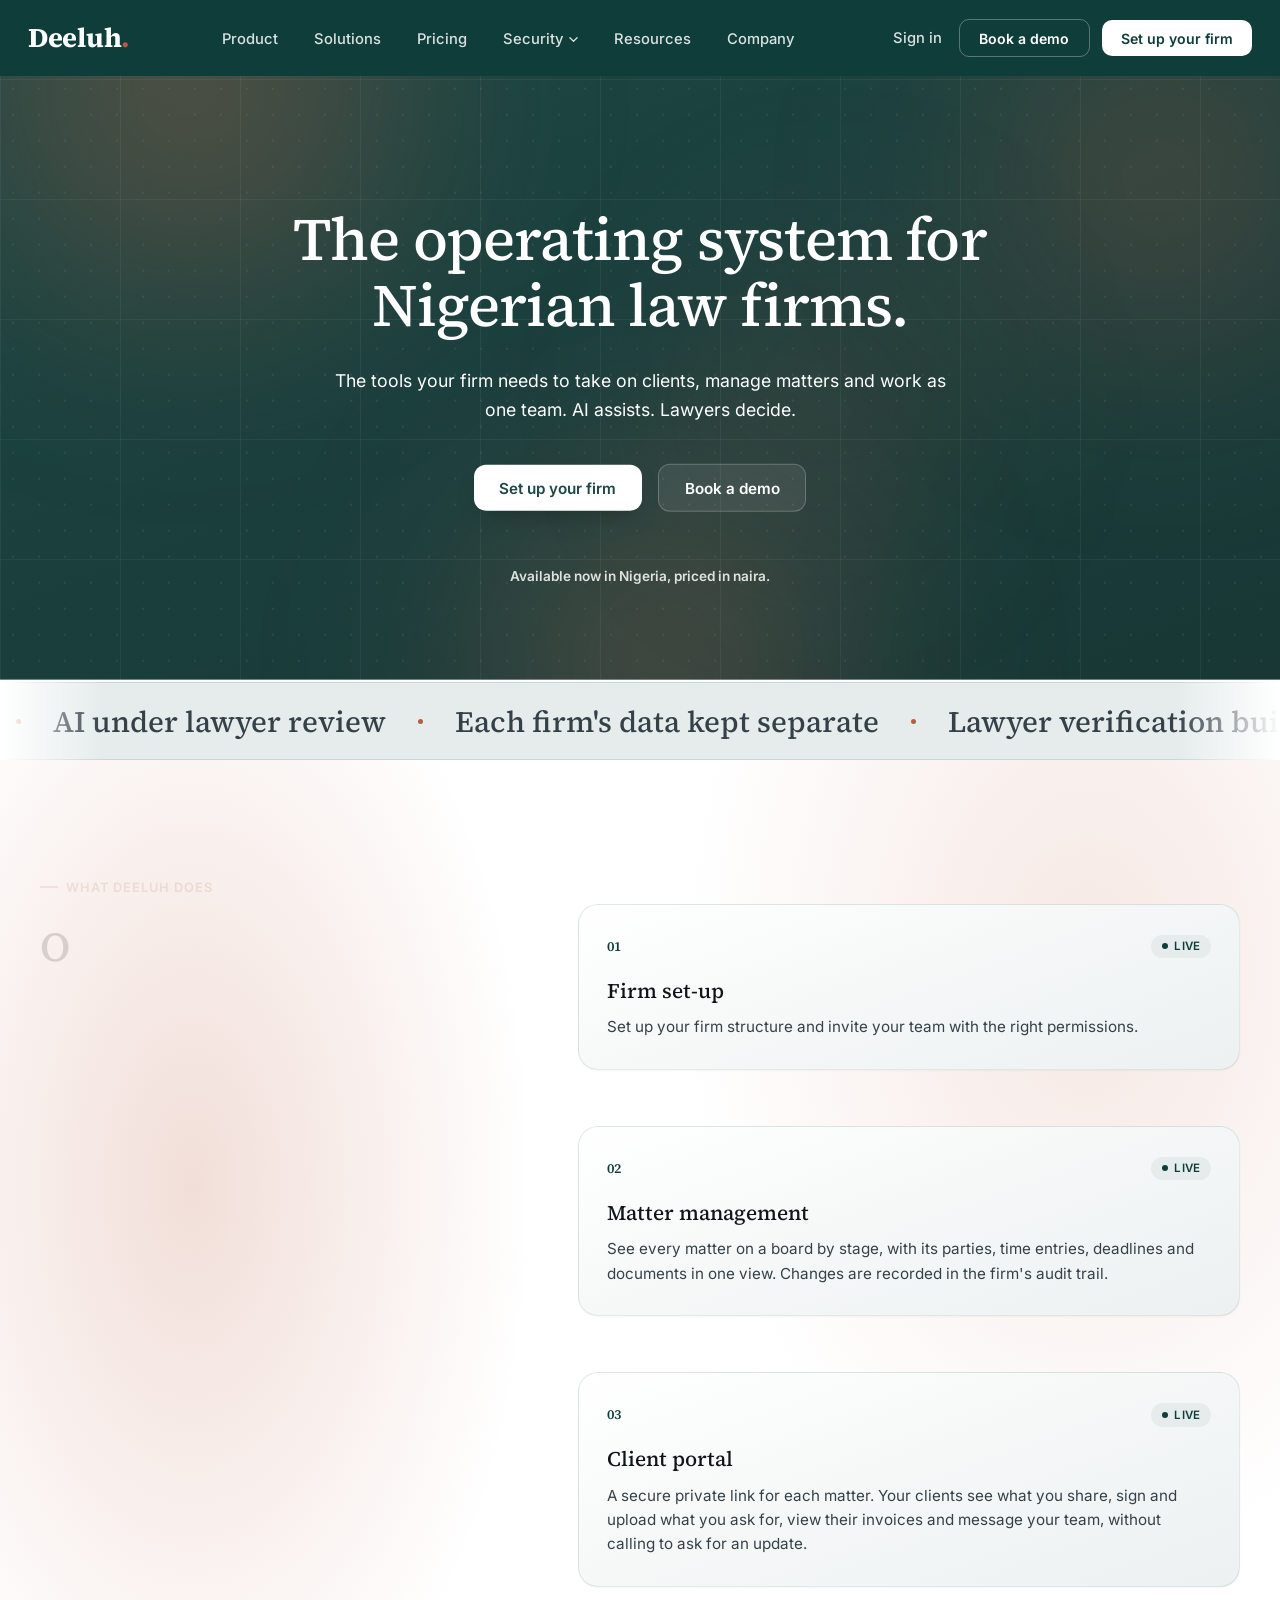
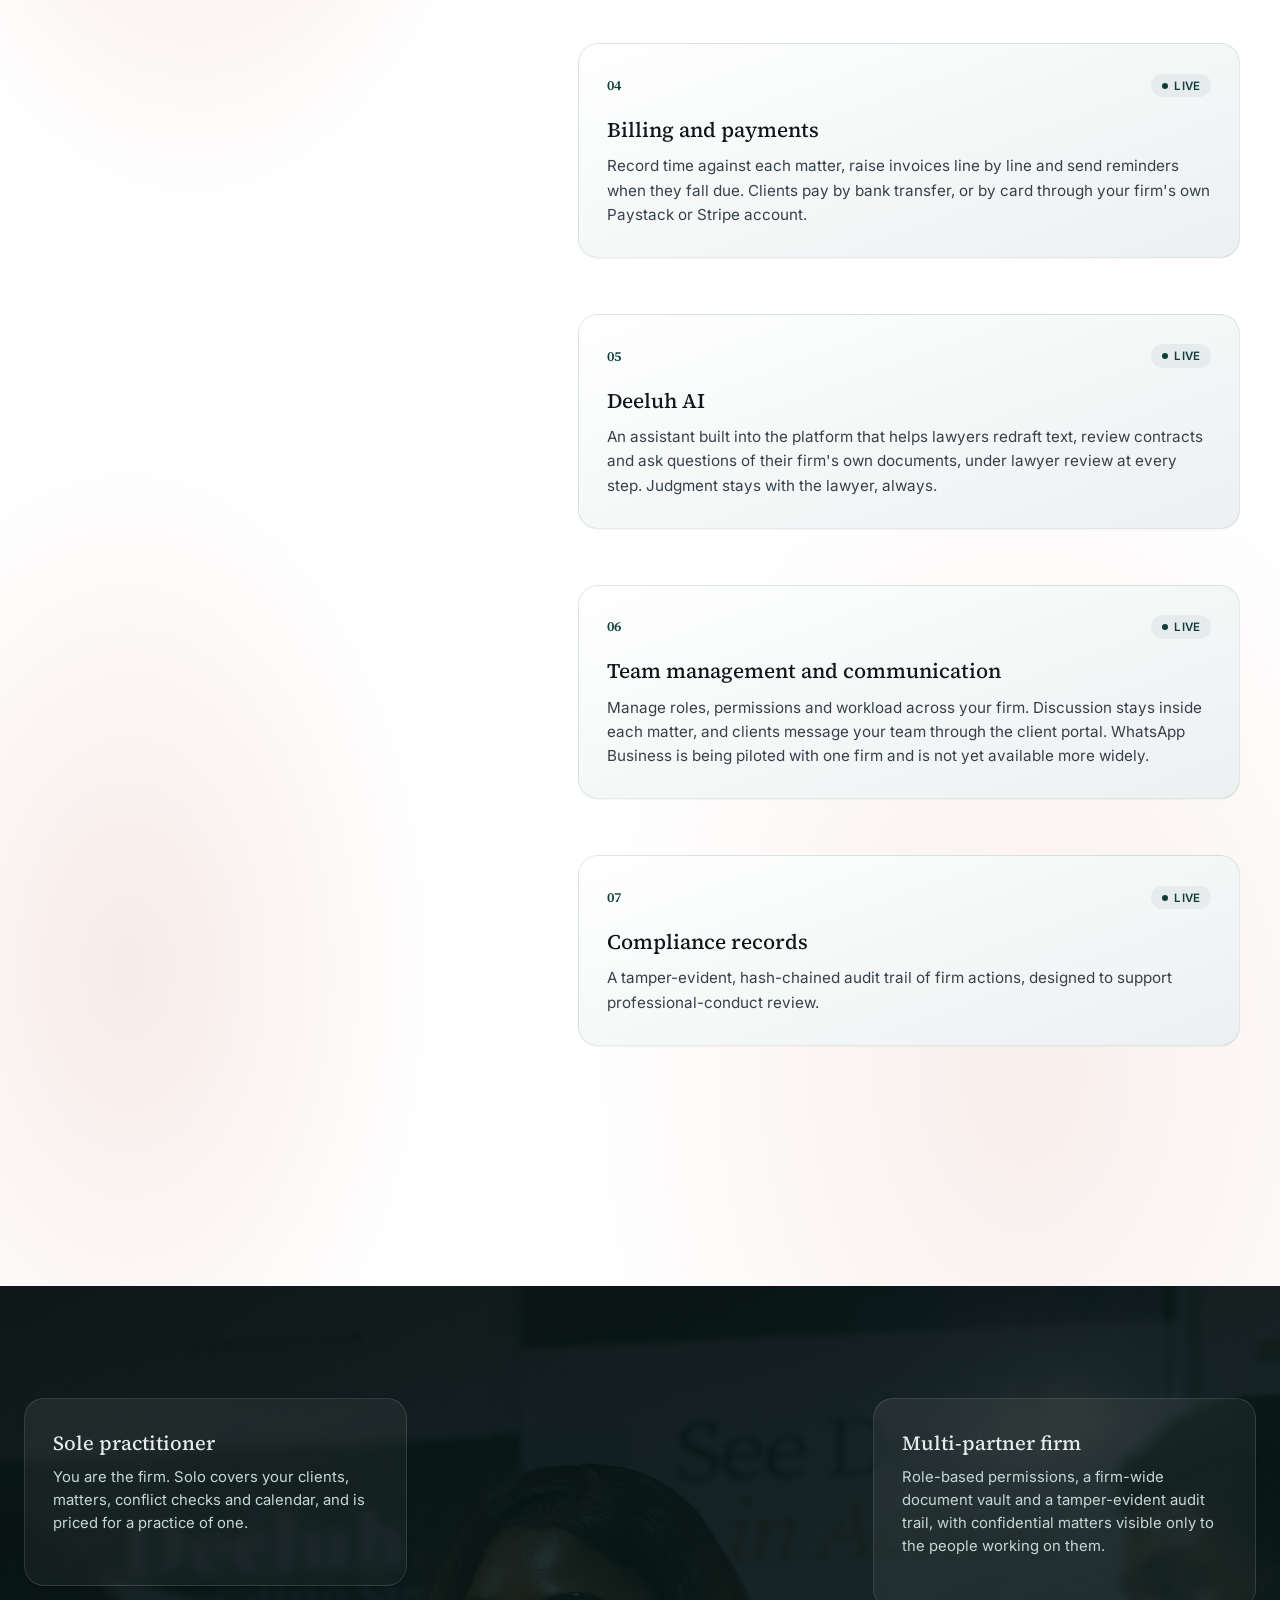
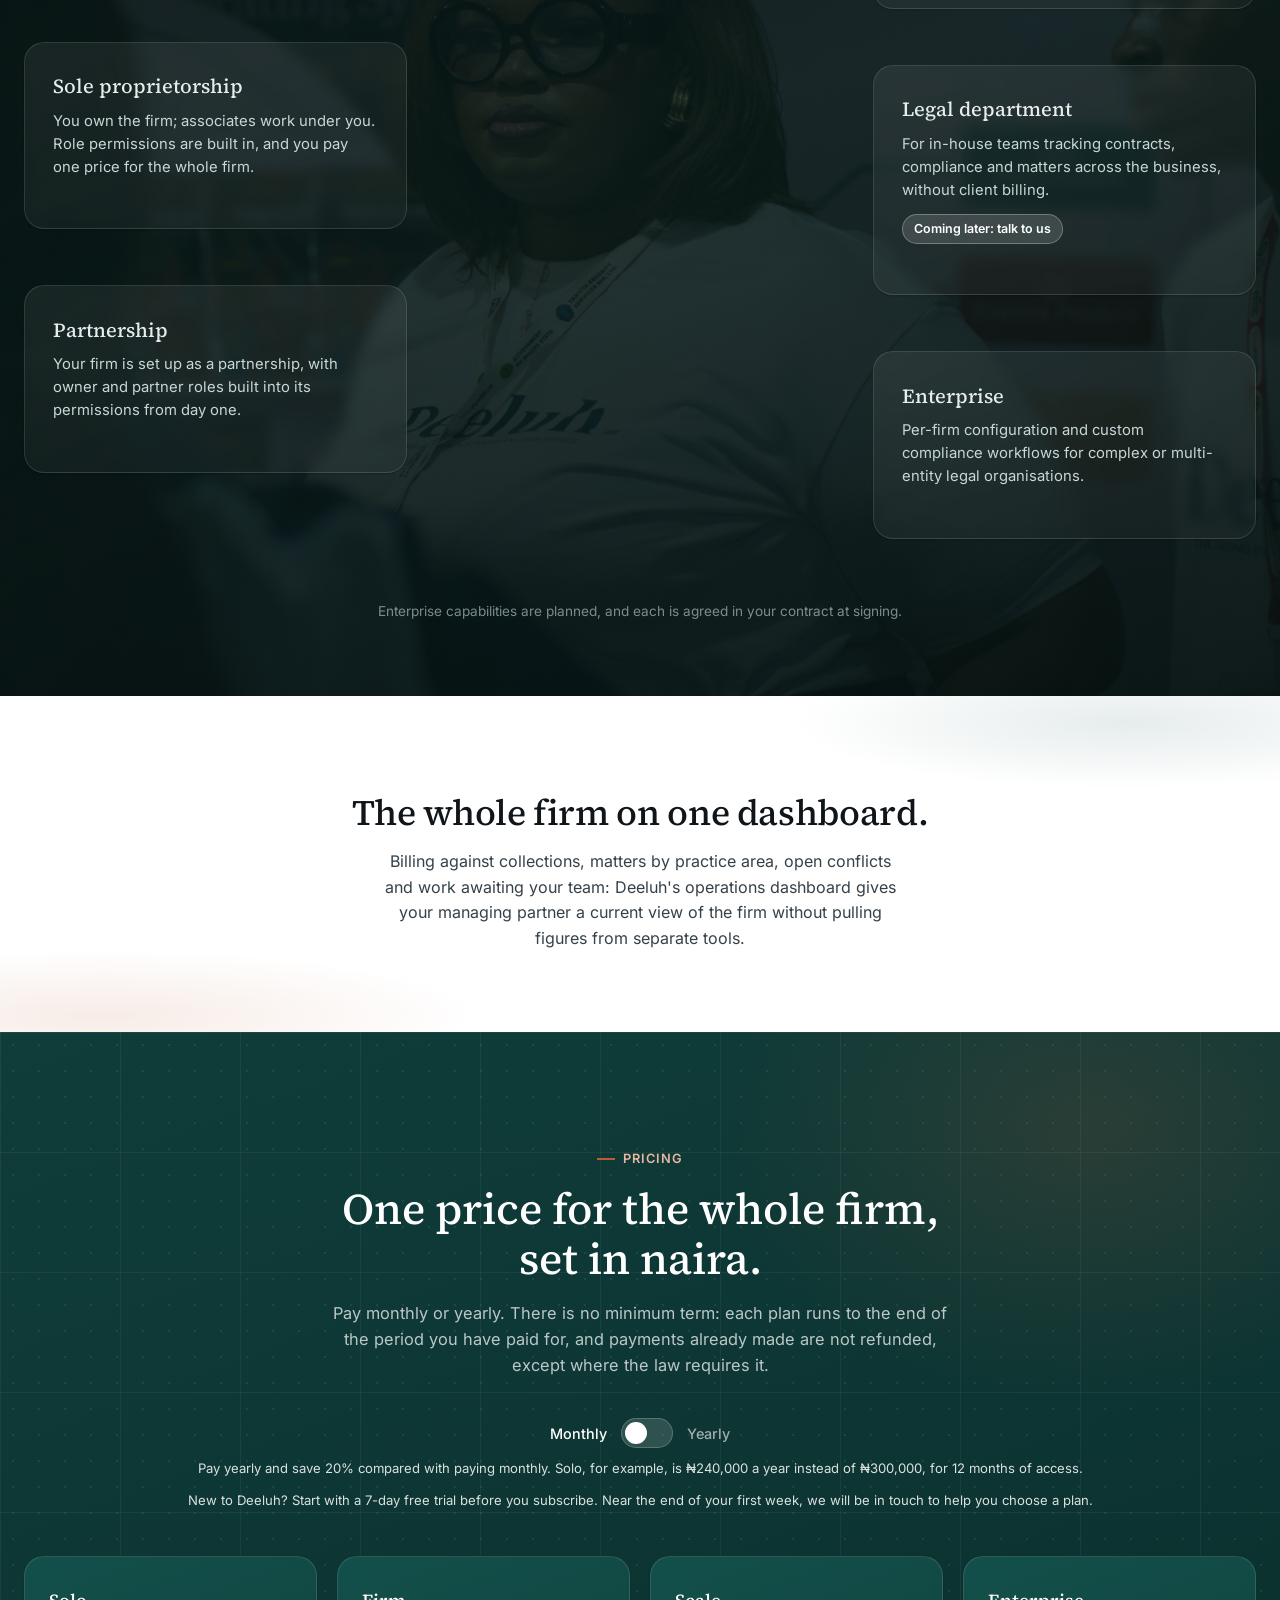
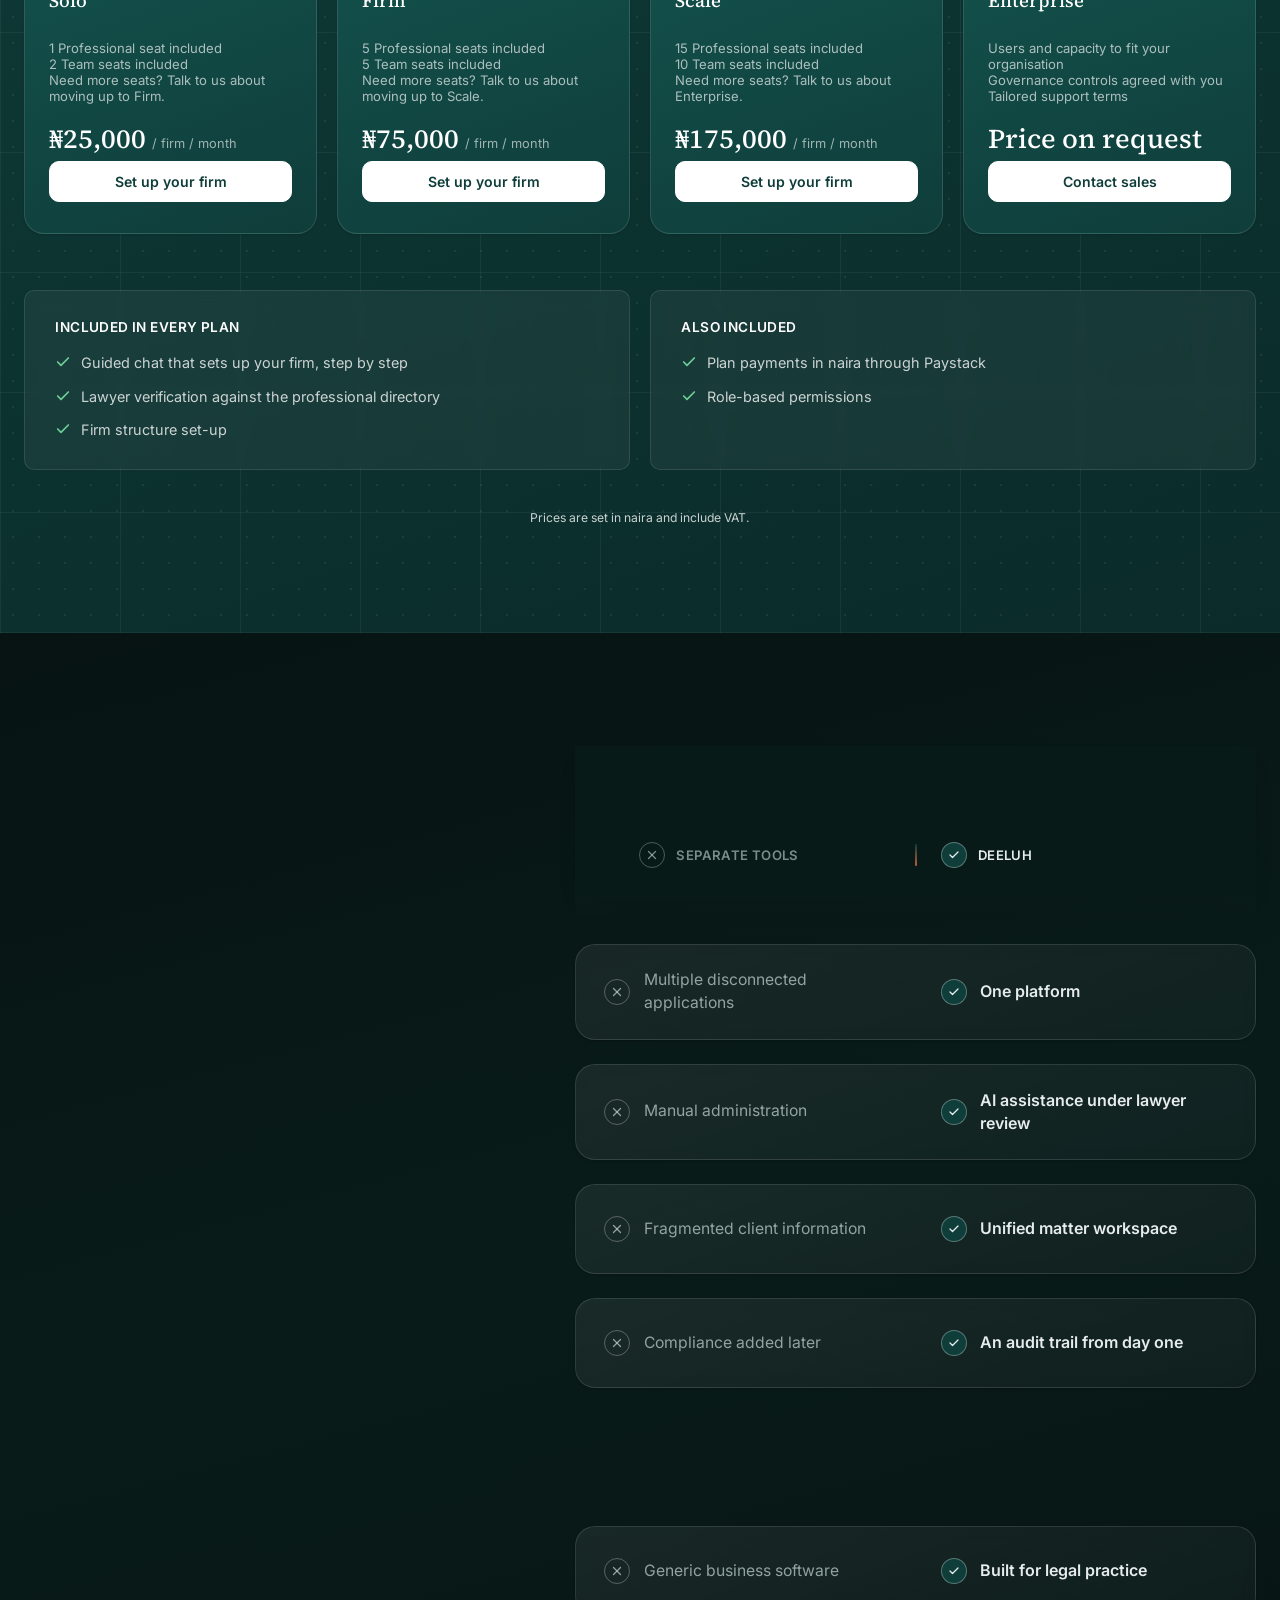
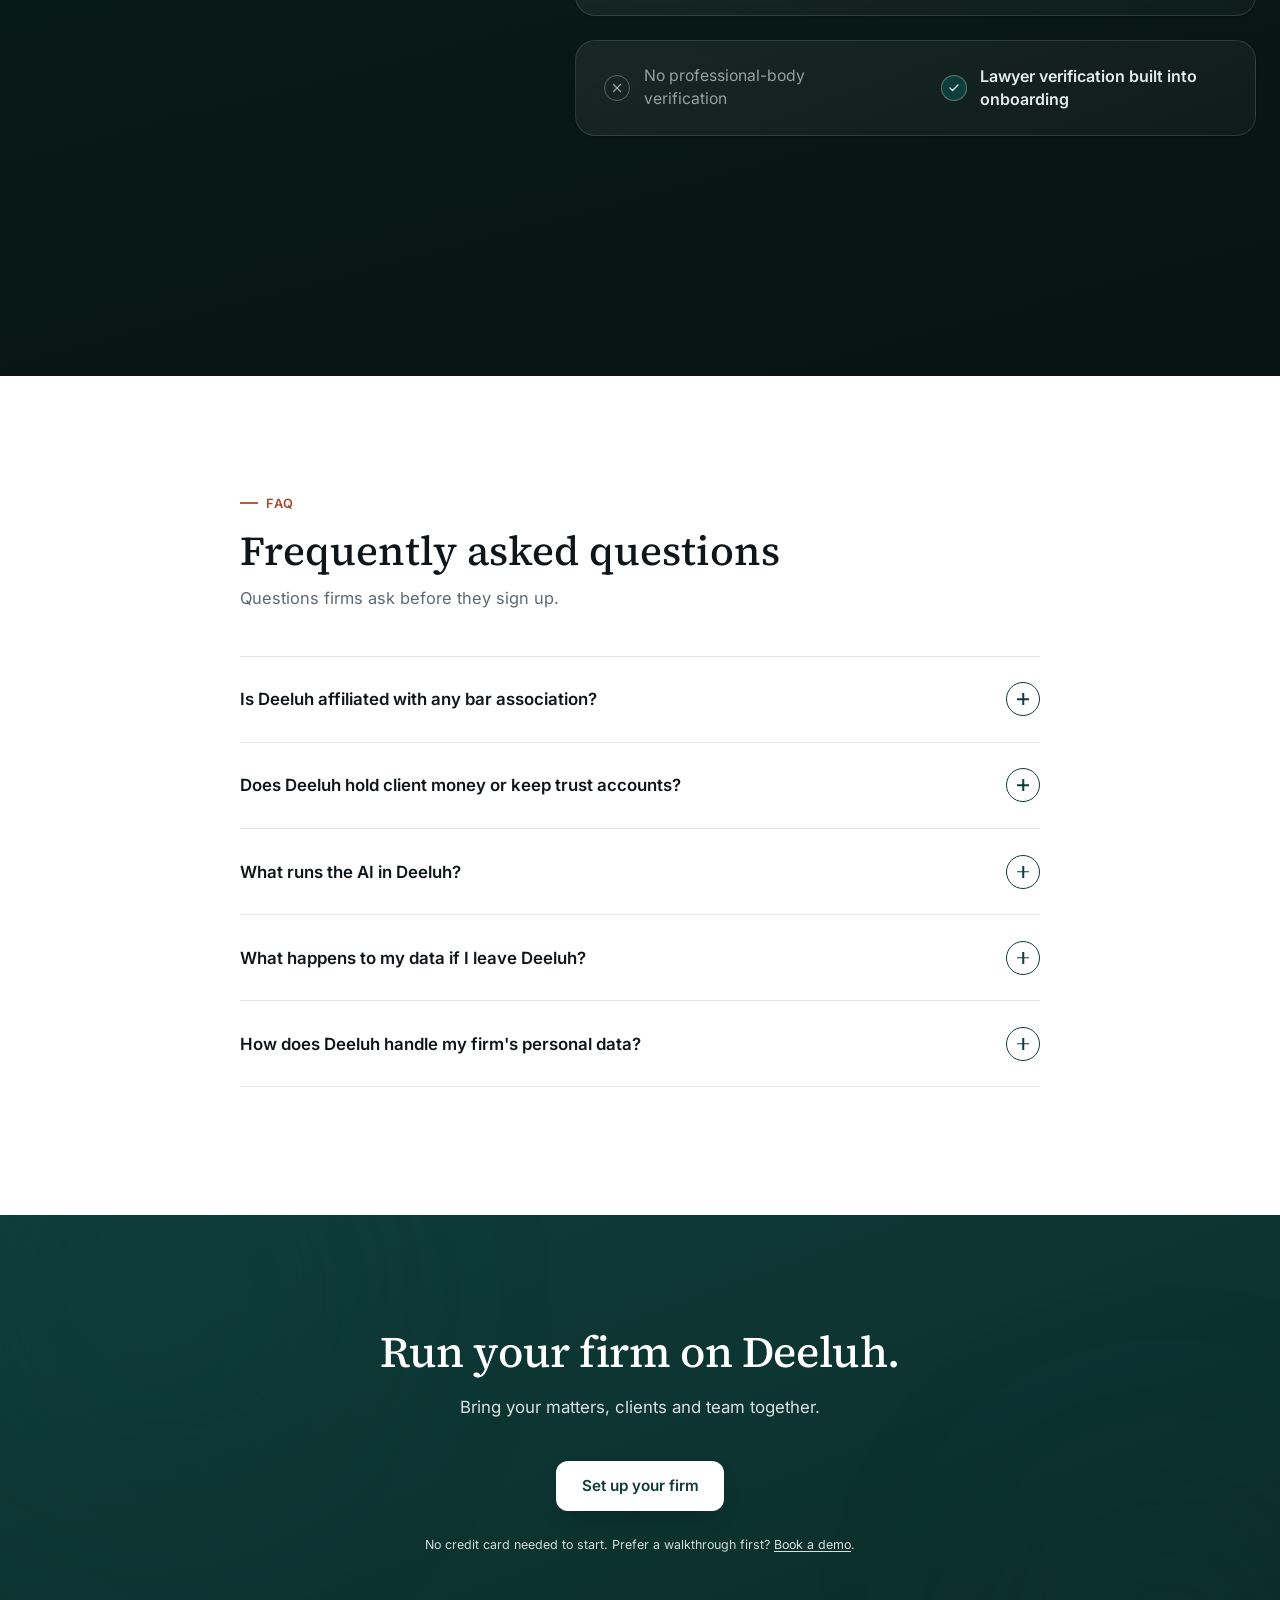
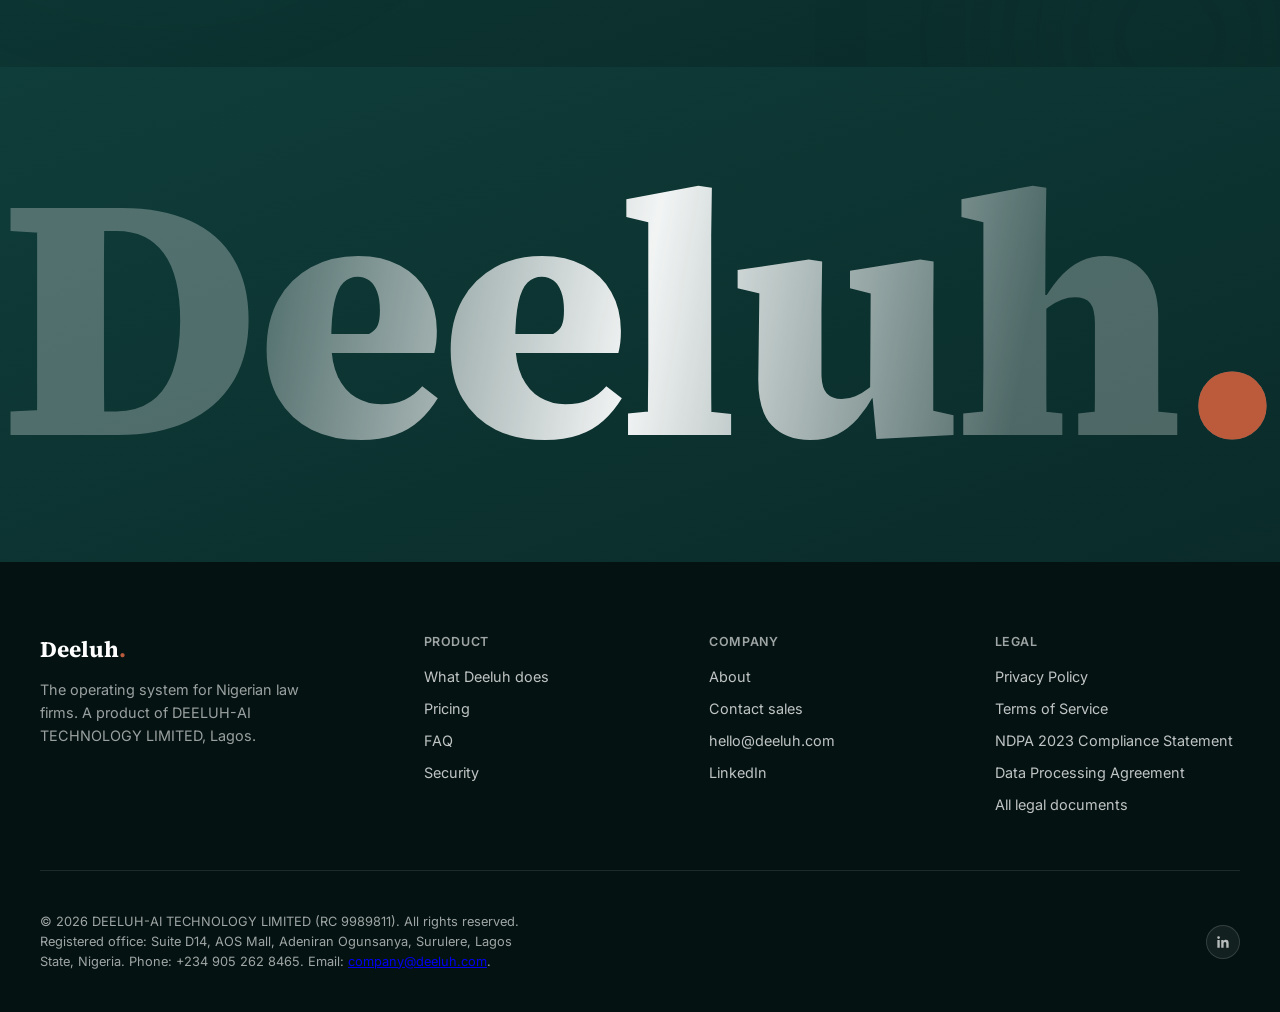
==== commit 5471e1b6: "fix(site): Meta domain verification tag for deeluh.com (Deeluh AI business portfolio) Co-Authored-By" ====
--- a/index.html
+++ b/index.html
@@ -1,6 +1,7 @@
 <!DOCTYPE html>
 <html lang="en">
 <head>
+<meta name="facebook-domain-verification" content="9q7bp6mjxmibyczs51147rapycitqe" />
 <meta charset="UTF-8">
 <meta name="viewport" content="width=device-width, initial-scale=1.0">
 <title>Deeluh · The operating system for Nigerian law firms</title>
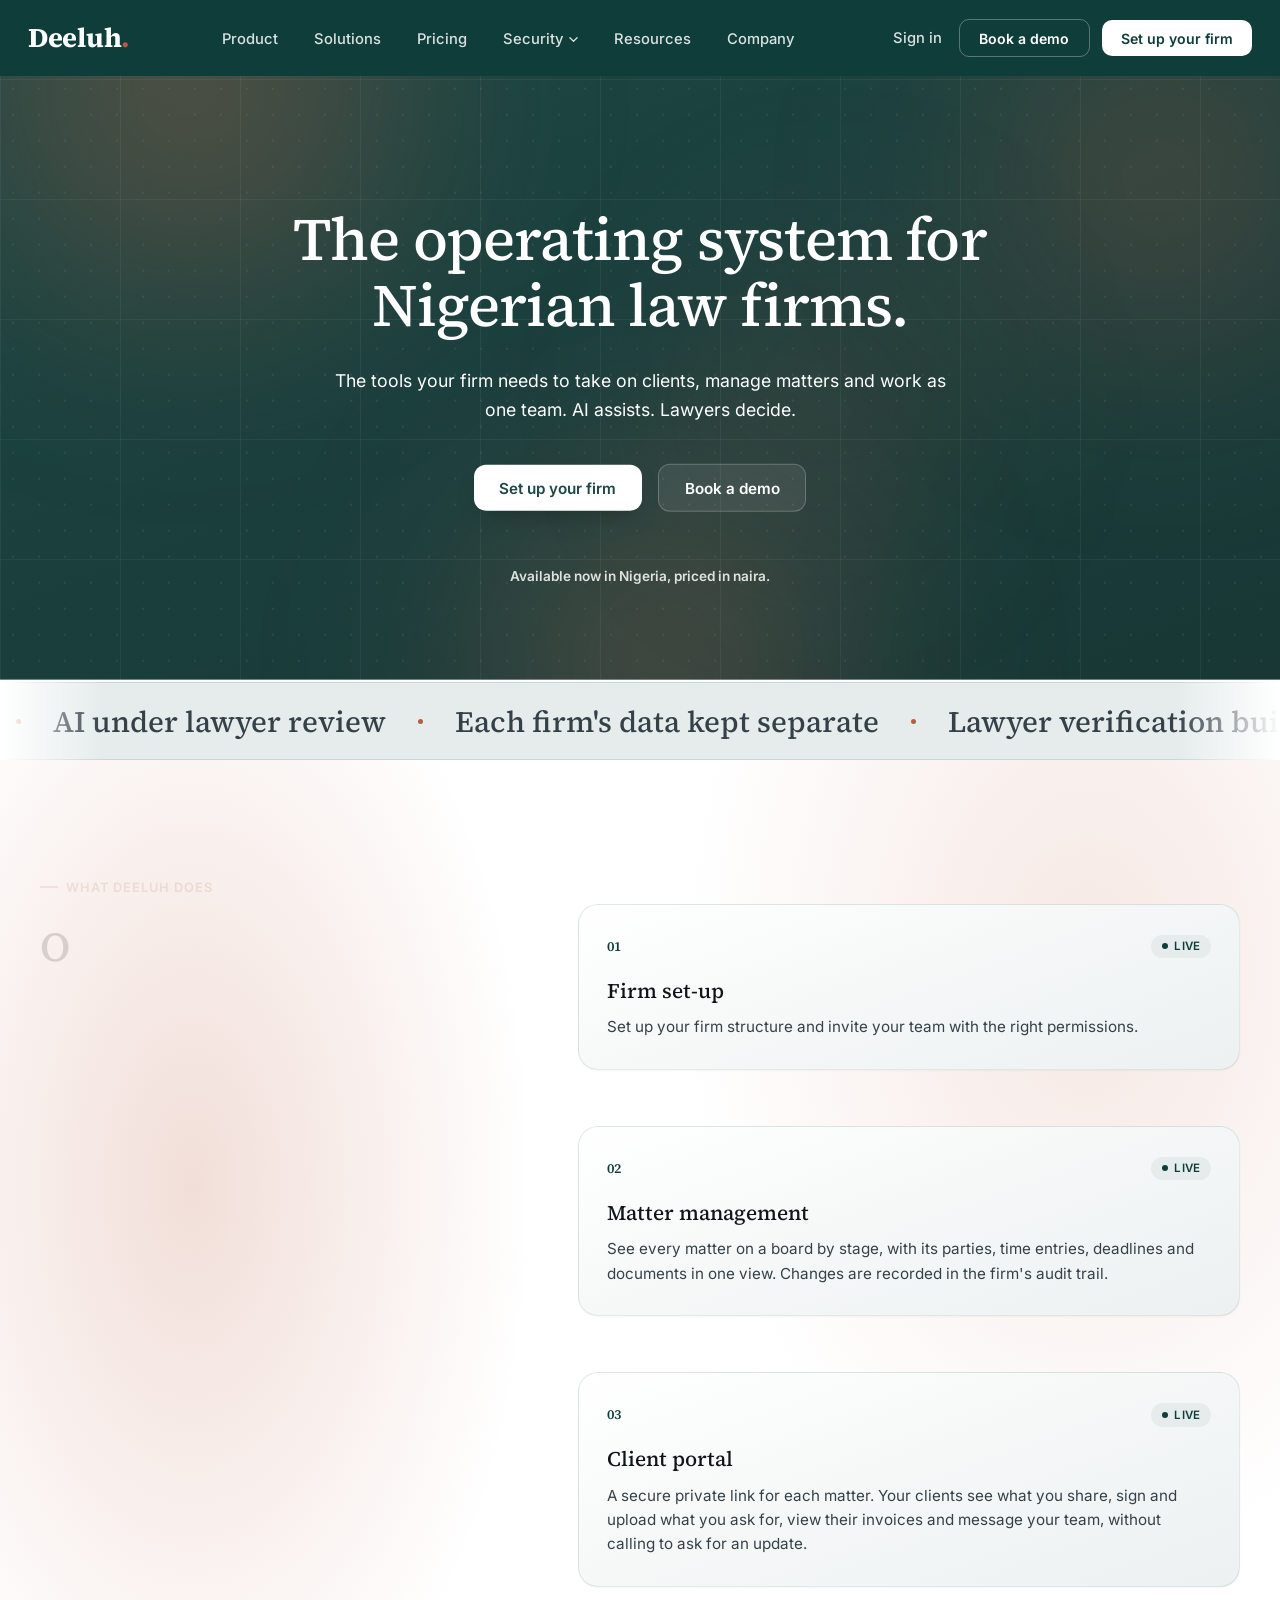
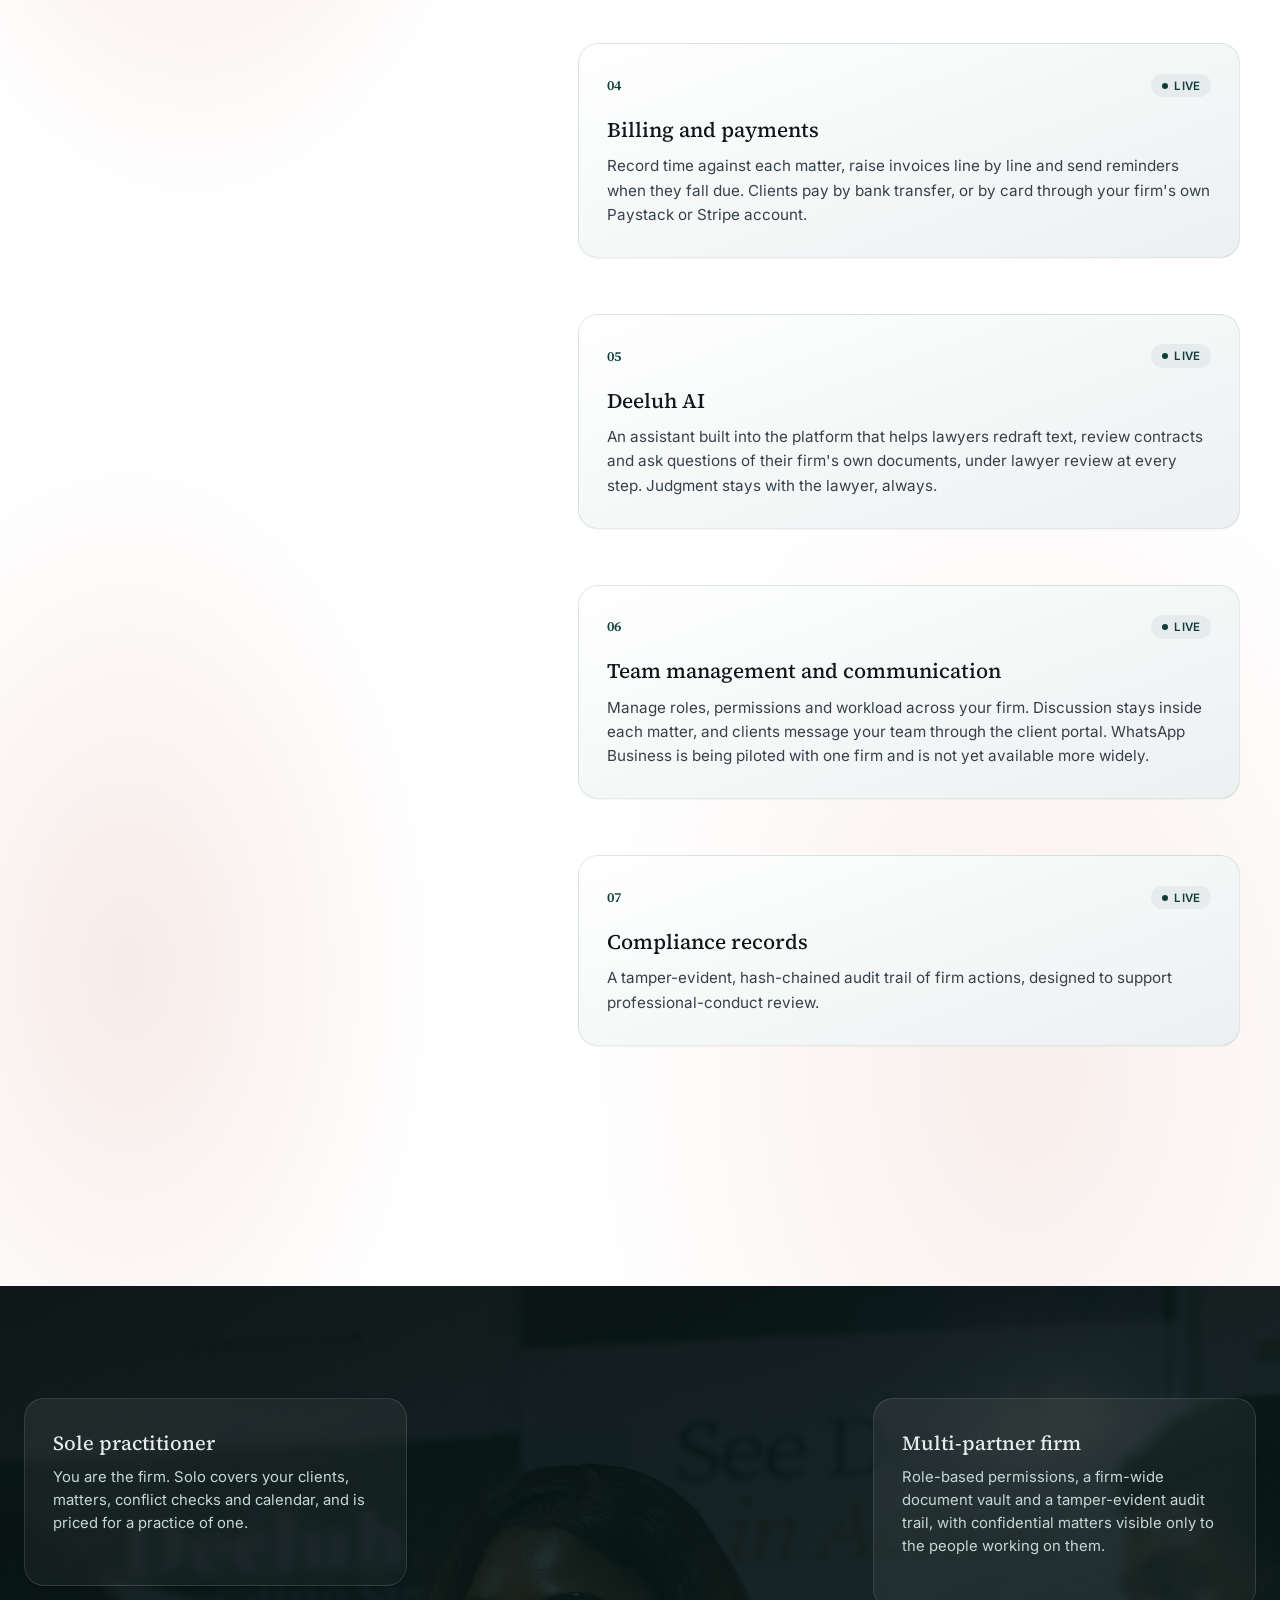
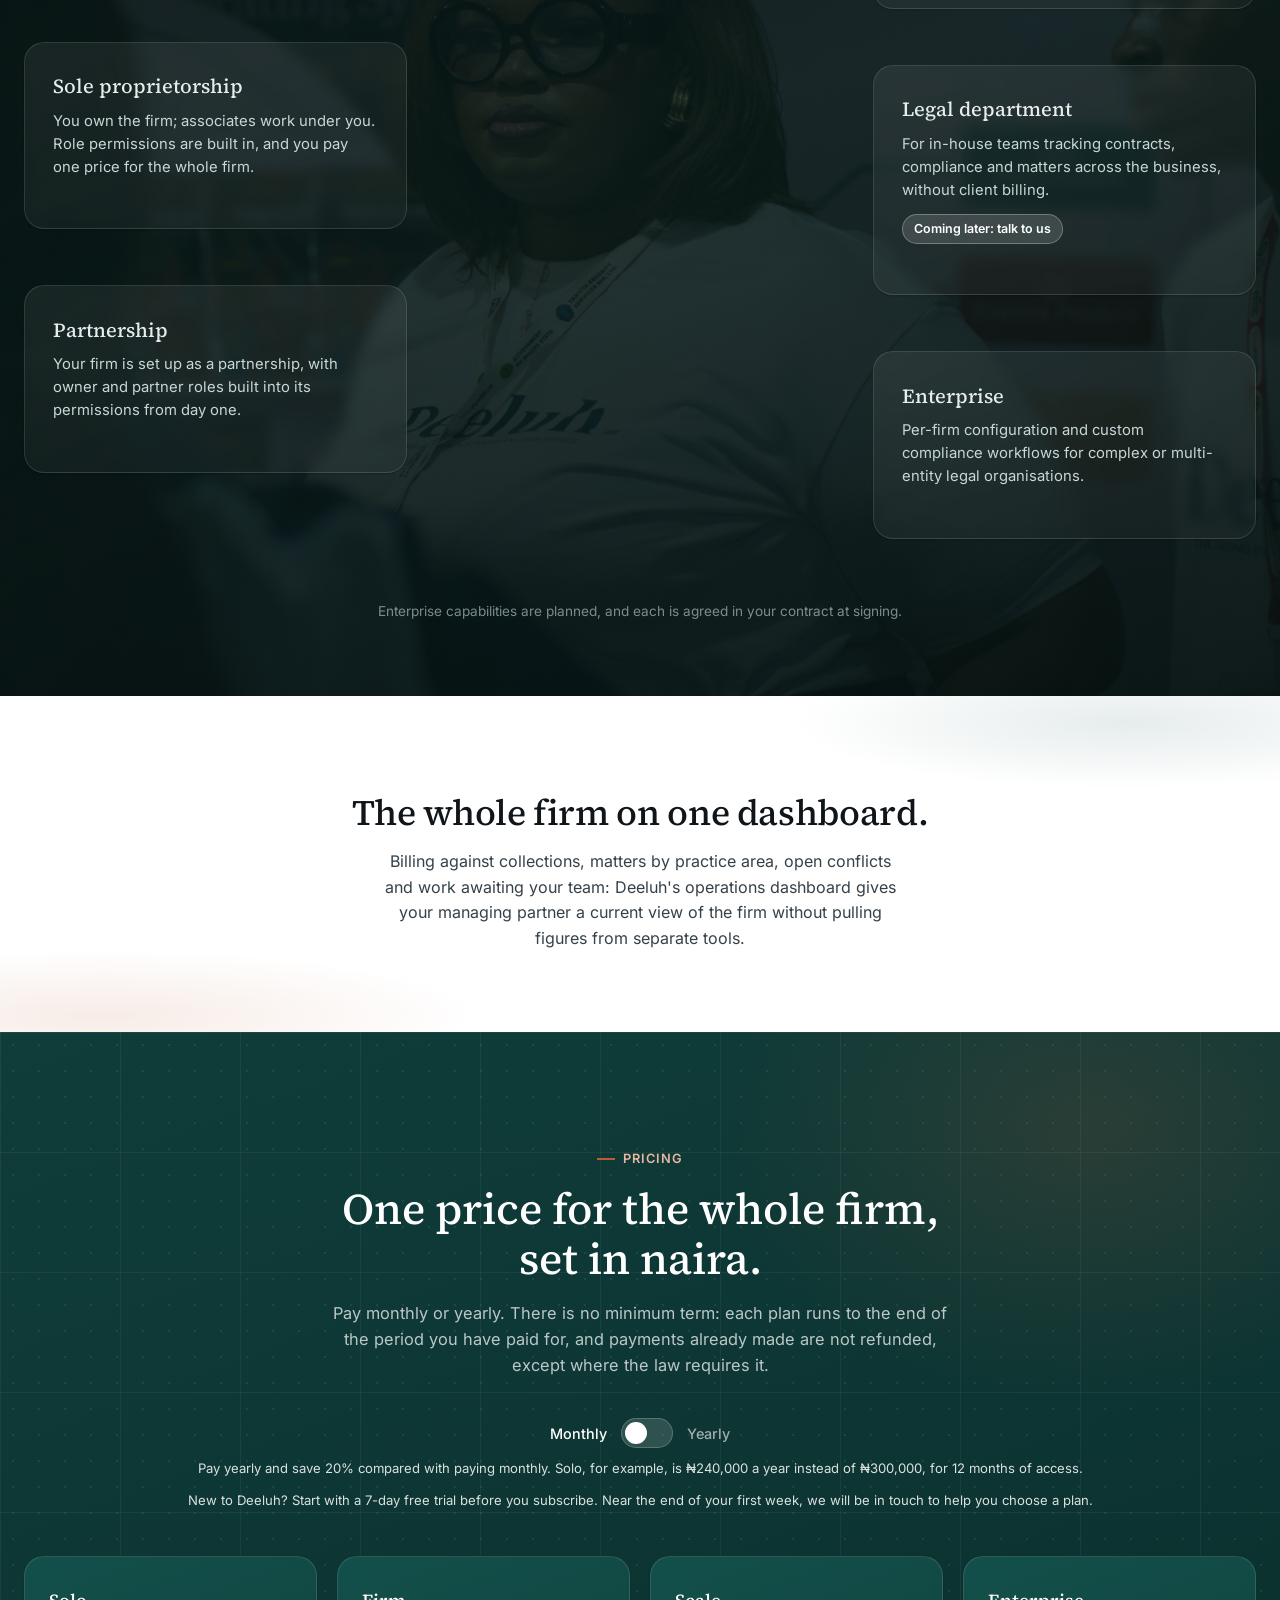
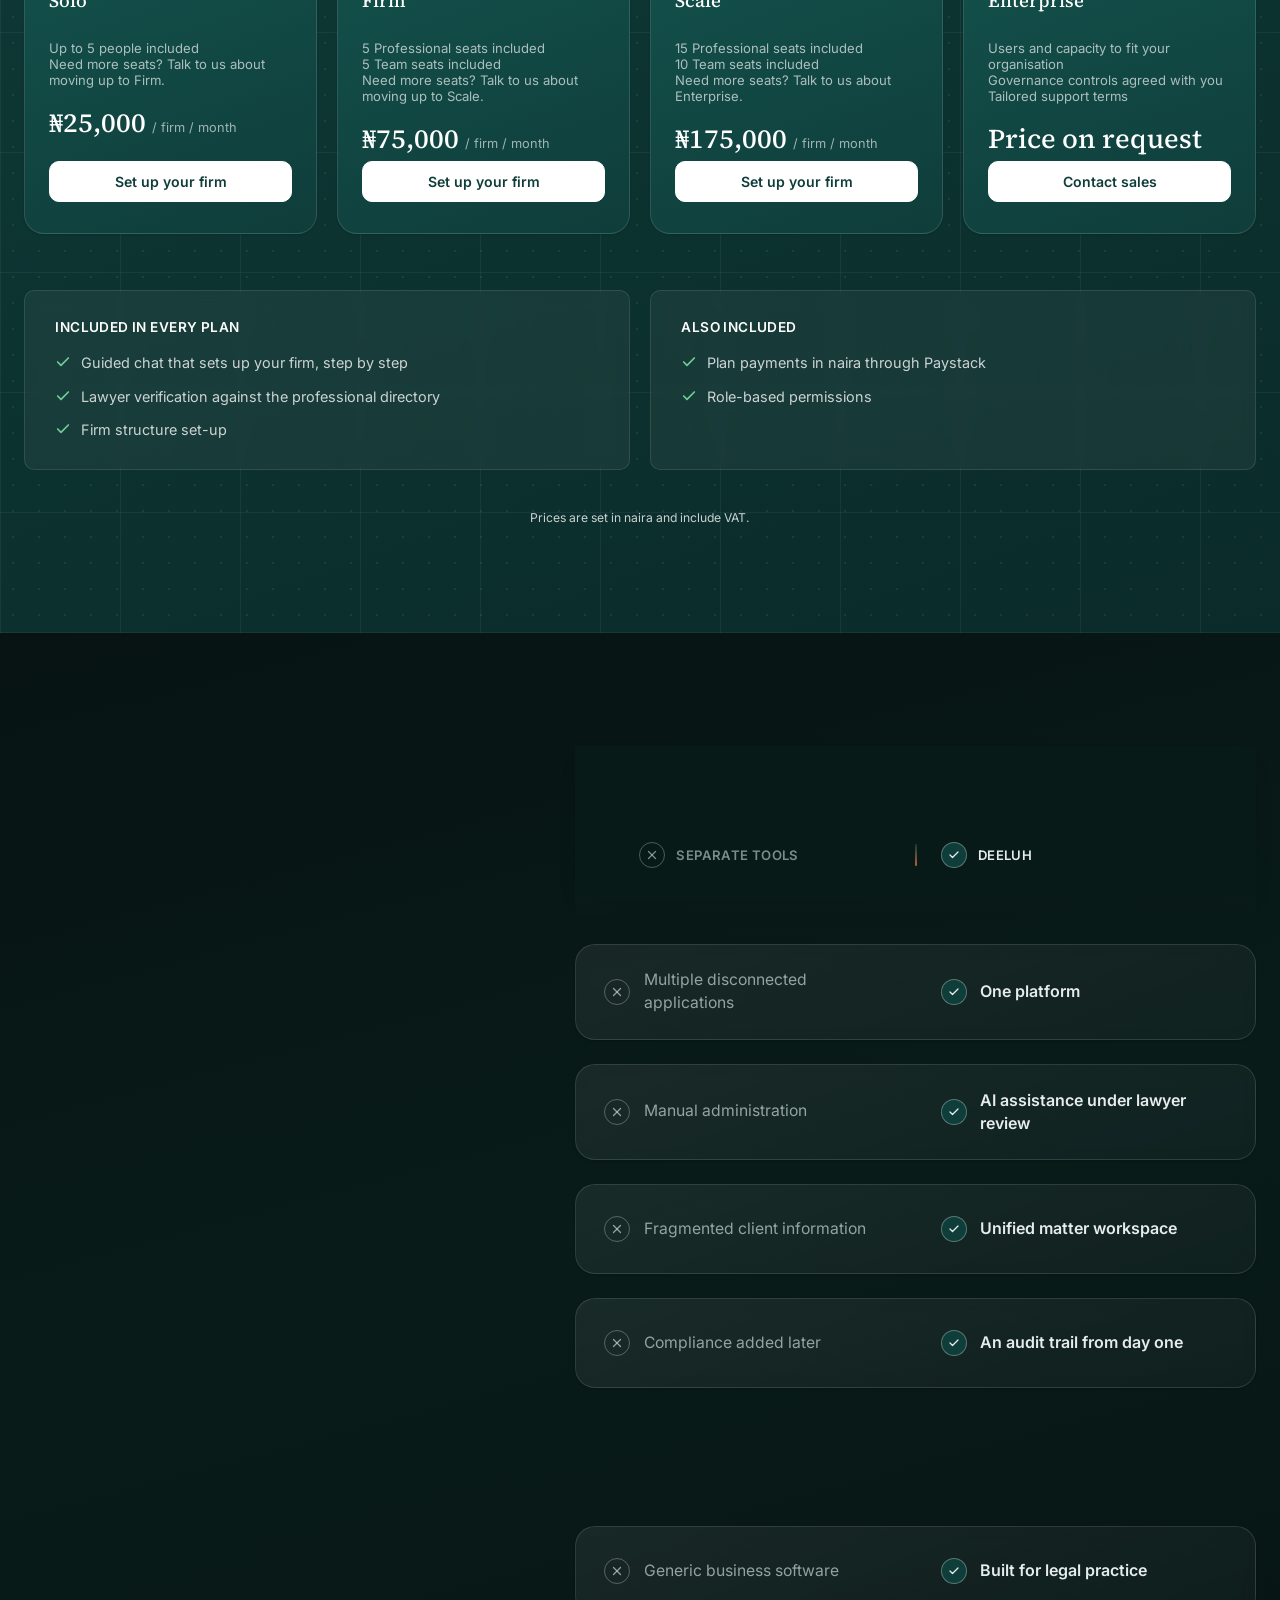
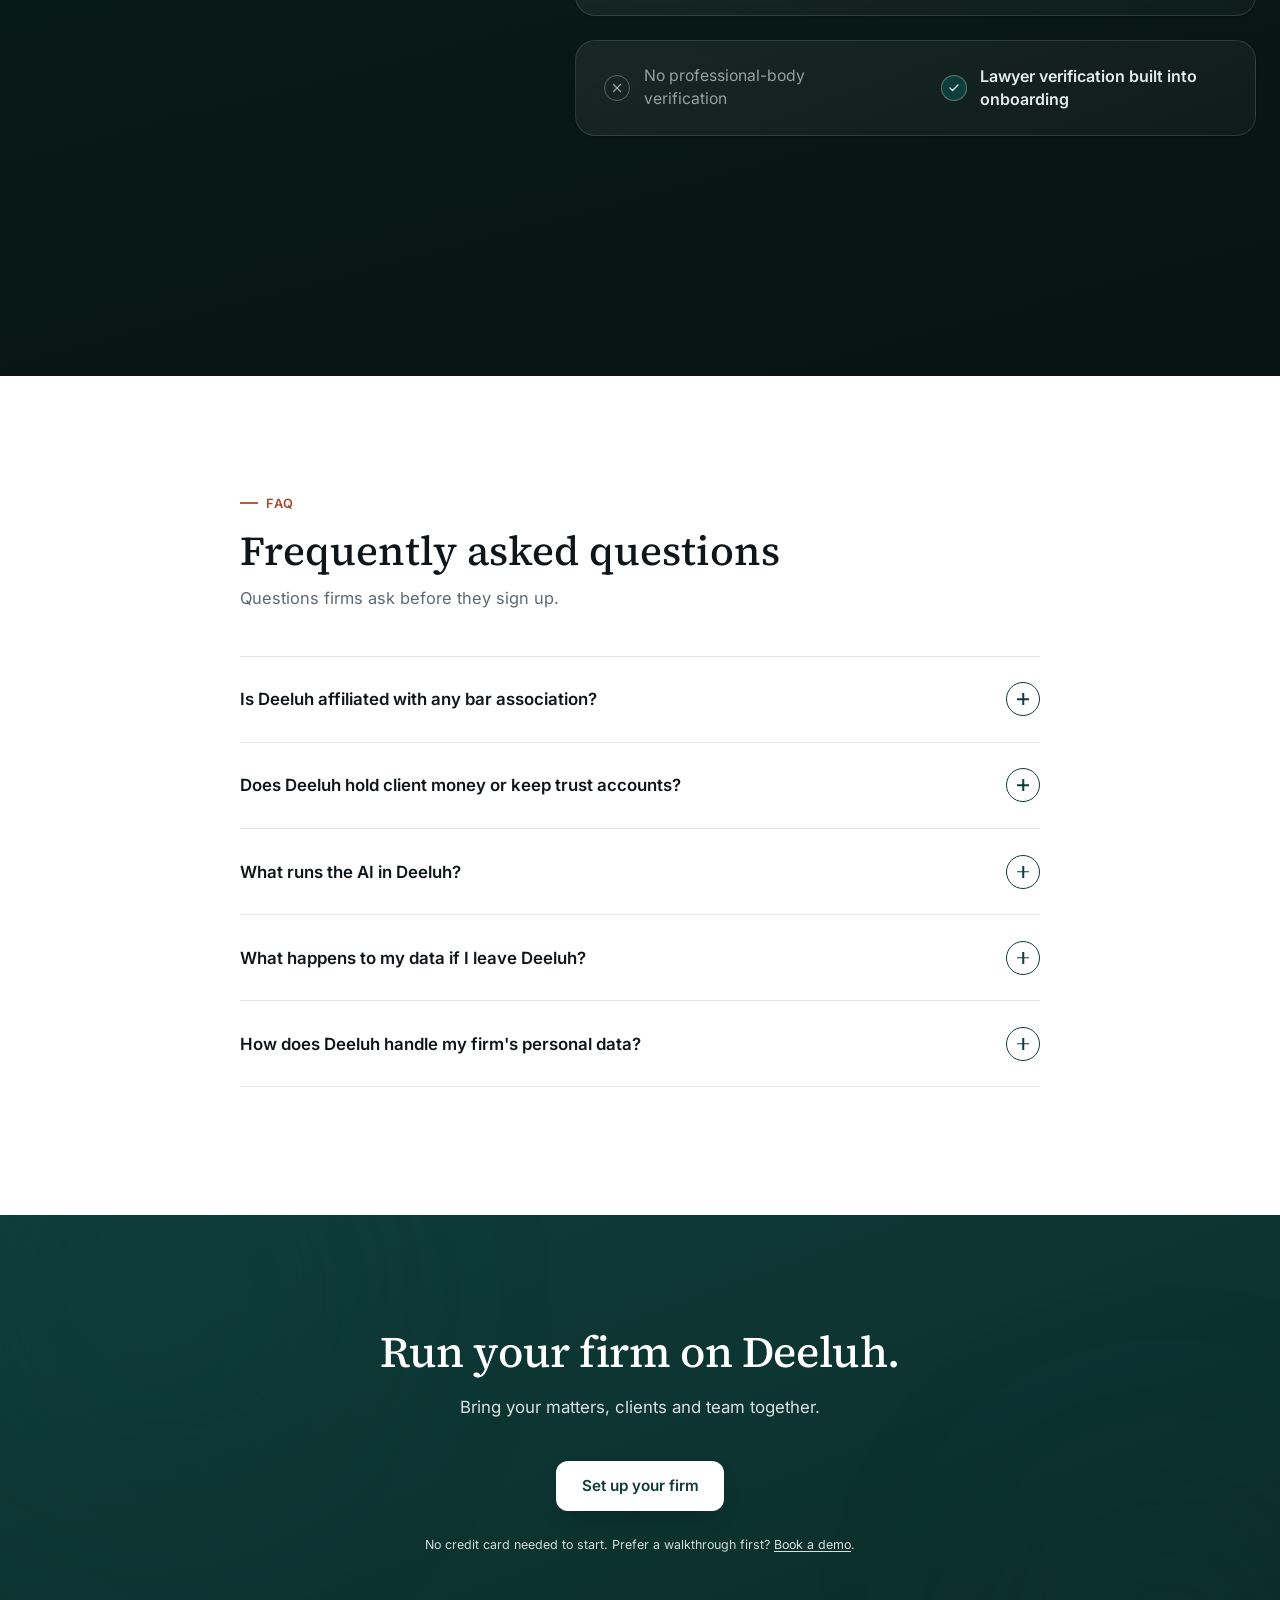
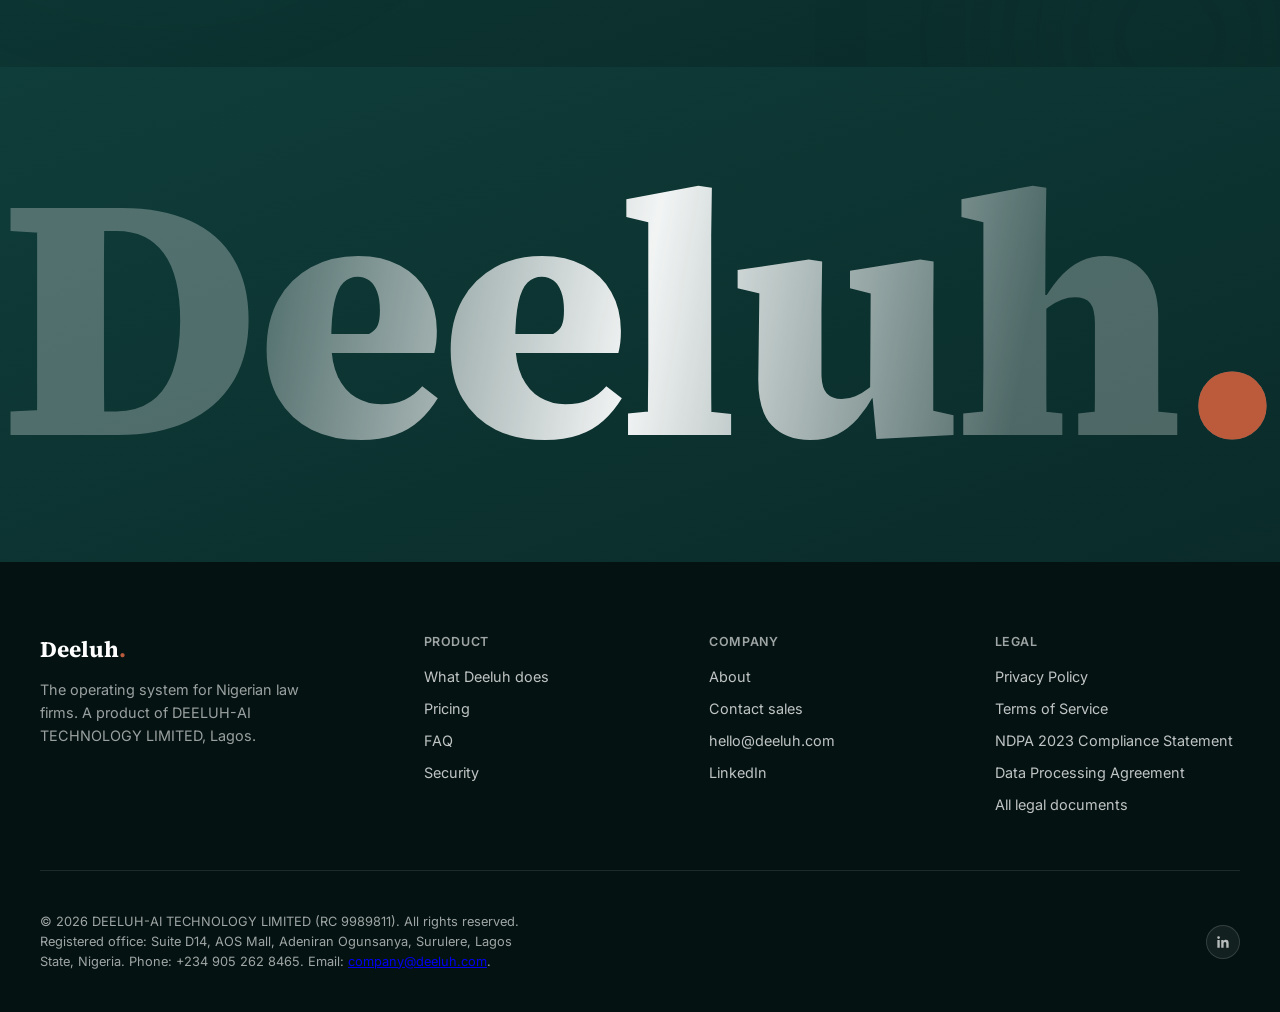
==== commit 61cda634: "fix(pricing): Solo covers up to 5 people, as agreed by the PO and the PM on 20 Nov The Solo card sai" ====
--- a/index.html
+++ b/index.html
@@ -2629,7 +2629,7 @@
 
       <article class="price-card" data-ngn-monthly="25000" data-ngn-annual="240000">
         <p class="price-card__tier" id="tier-solo">Solo</p>
-        <p class="price-card__scope">1 Professional seat included<br>2 Team seats included<br>Need more seats? Talk to us about moving up to Firm.</p>
+        <p class="price-card__scope">Up to 5 people included<br>Need more seats? Talk to us about moving up to Firm.</p>
         <div class="price-card__amount price-monthly">
           <span class="value">₦25,000</span><span class="unit">/ firm / month</span>
         </div>
